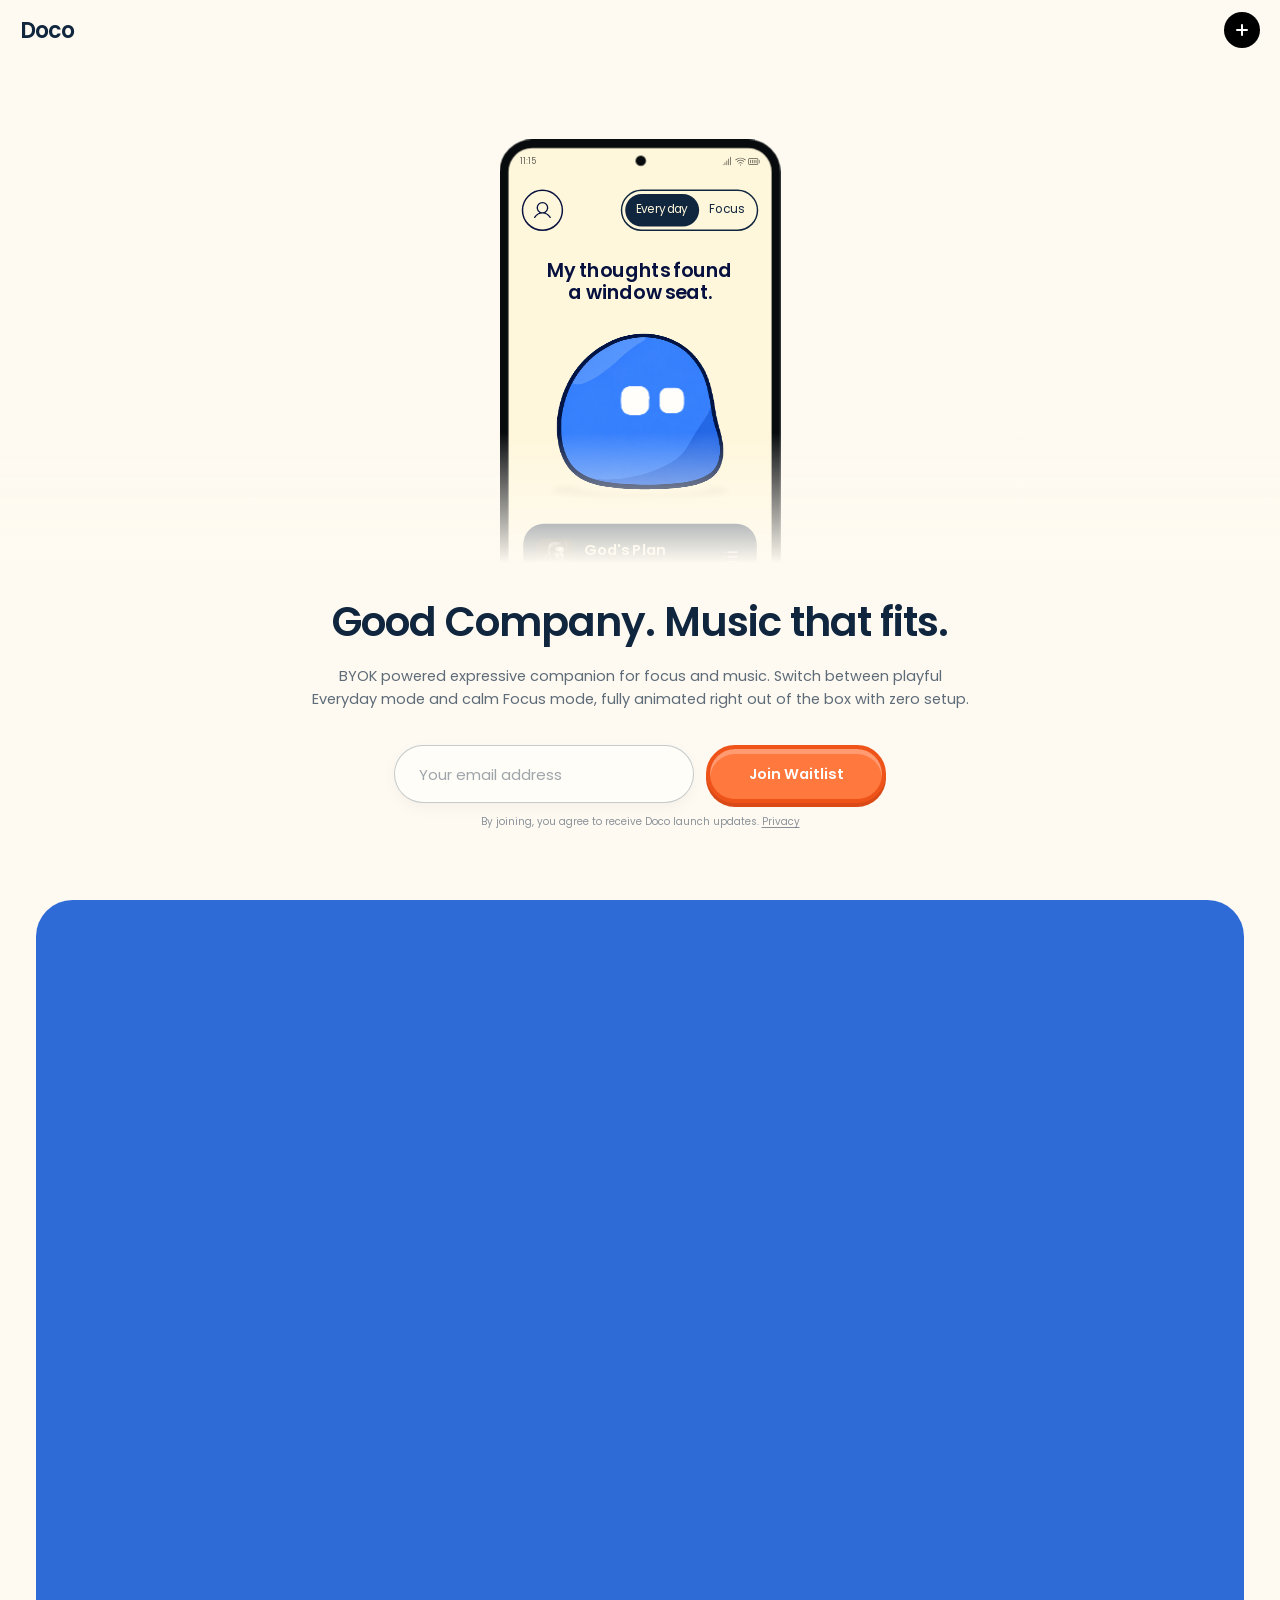
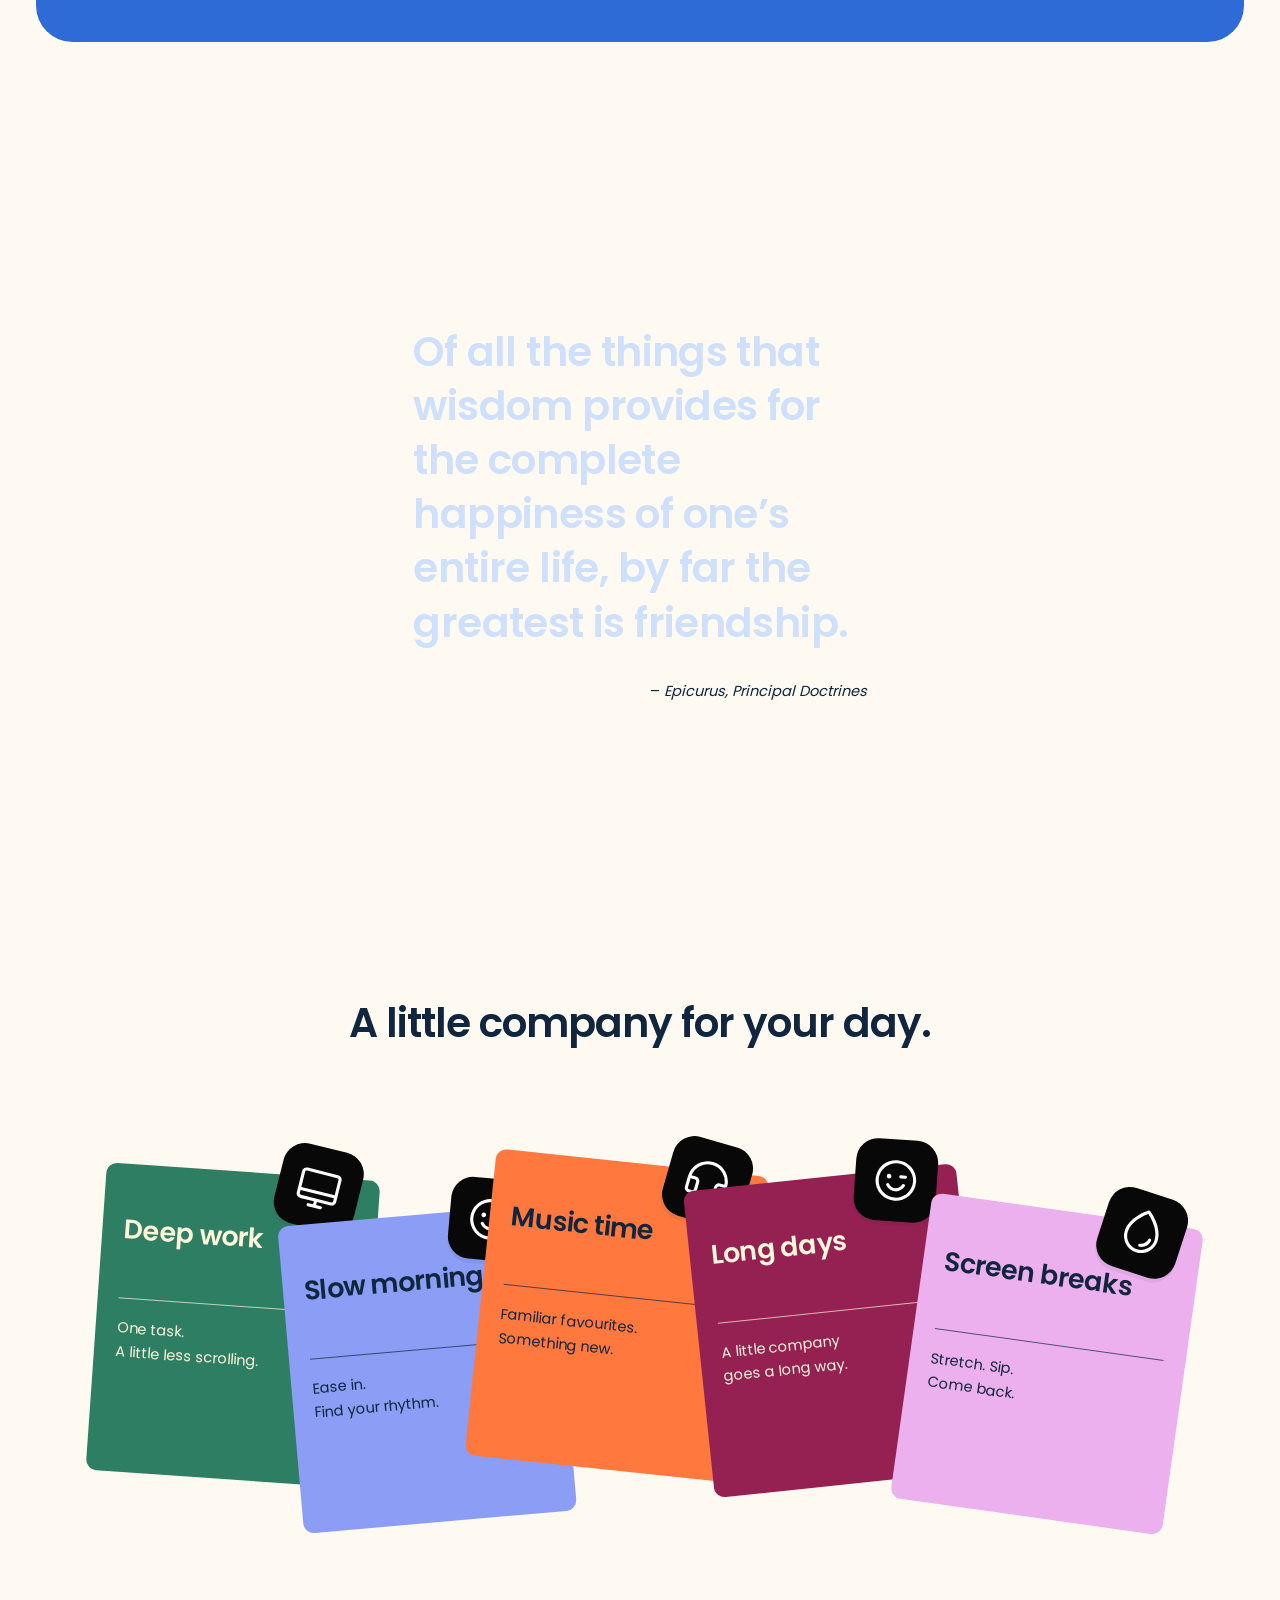
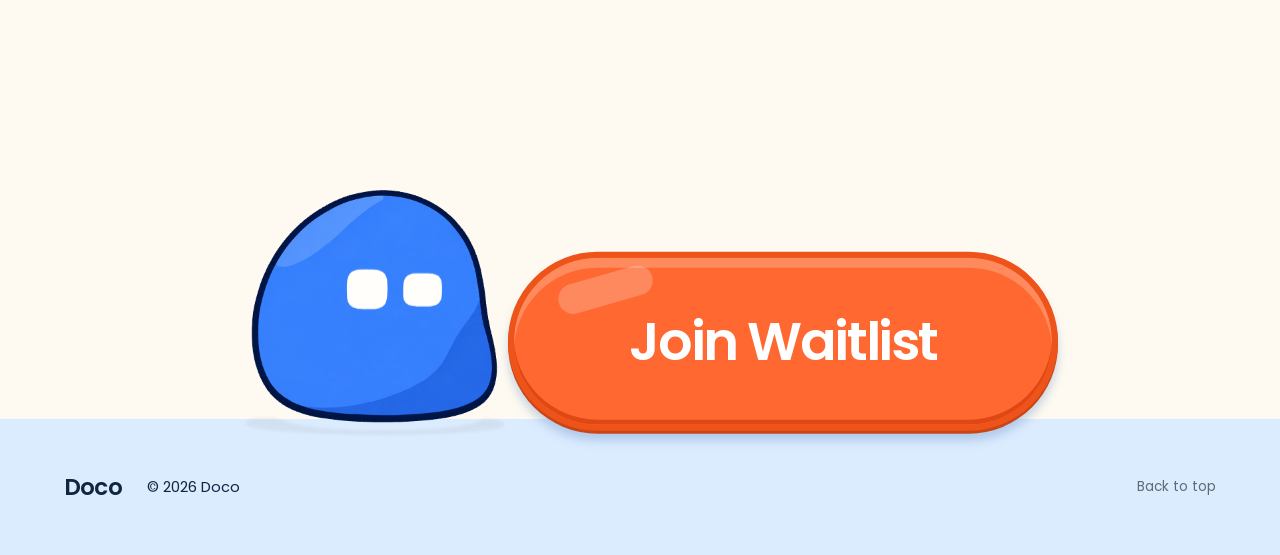
==== index.html @ 1884e899 "Prevent navigation scrollbar layout shift" ====
<!doctype html>
<html lang="en">
<head>
<meta charset="utf-8"><meta name="viewport" content="width=device-width,initial-scale=1"><meta name="theme-color" content="#fefaf1">
<meta name="description" content="Meet Doco, an expressive Android companion for focus, music and everyday moments—with an optional Windows desktop visitor.">
<meta name="robots" content="index,follow,max-image-preview:large">
<link rel="canonical" href="https://getdoco.app/">
<meta property="og:type" content="website"><meta property="og:url" content="https://getdoco.app/"><meta property="og:site_name" content="Doco"><meta property="og:title" content="Doco — Good company. Music that fits."><meta property="og:description" content="An expressive companion for focus, music and everyday moments."><meta property="og:image" content="https://getdoco.app/assets/social-preview.png"><meta property="og:image:width" content="1024"><meta property="og:image:height" content="500"><meta property="og:image:alt" content="Doco, a friendly blue companion for focus and music">
<meta name="twitter:card" content="summary_large_image"><meta name="twitter:title" content="Doco — Good company. Music that fits."><meta name="twitter:description" content="An expressive companion for focus, music and everyday moments."><meta name="twitter:image" content="https://getdoco.app/assets/social-preview.png">
<meta name="doco-analytics-id" content=""><meta name="doco-waitlist-api" content="https://rdadsnqafiwrjapaobnr.supabase.co/functions/v1/waitlist"><title>Doco — Good company. Music that fits.</title>
<link rel="icon" href="assets/hero-app-icon.png" type="image/png"><link rel="apple-touch-icon" href="assets/hero-app-icon.png"><link rel="preload" href="assets/poppins-semibold.ttf" as="font" type="font/ttf" crossorigin><link rel="stylesheet" href="site.release-20260925-6.css">
</head>
<body class="is-loading">
<div class="site-loader" id="site-loader" role="status" aria-live="polite" aria-label="Loading Doco">
<div class="site-loader-inner" aria-hidden="true"><img class="loader-doco" src="assets/doco-loader.png" alt="" width="245" height="210"><span class="loader-track"><span class="loader-fill" id="loader-fill"></span></span></div>
<span class="sr-only" id="loader-copy">Loading Doco</span><span class="sr-only" id="loader-percent">8%</span>
</div>
<script src="loader.release-20260925-6.js"></script>
<header class="site-navigation" id="site-navigation">
<span class="nav-progressive-blur" aria-hidden="true"><i></i><i></i><i></i><i></i><i></i></span>
<a class="site-wordmark" href="#hero-demo-flow" data-cursor-label="none">Doco</a>
<button class="nav-toggle" id="nav-toggle" type="button" aria-expanded="false" aria-controls="nav-panel" aria-label="Open navigation" data-cursor-label="none"><img src="assets/nav-plus.svg" alt="" width="12" height="12"></button>
</header>
<div class="nav-panel" id="nav-panel" aria-hidden="true">
<button class="nav-dismiss" id="nav-dismiss" type="button" aria-label="Close navigation" data-cursor-label="none" tabindex="-1"></button>
<nav class="nav-stack" aria-label="Primary navigation">
<a class="nav-card" href="#hero-demo-flow" data-cursor-label="none" style="--nav-index:0" tabindex="-1"><small>01</small><span>Home</span></a>
<a class="nav-card" href="#moments" data-cursor-label="none" style="--nav-index:1" tabindex="-1"><small>02</small><span>Everyday<br>moments</span></a>
<a class="nav-card" href="#film" data-cursor-label="none" style="--nav-index:2" tabindex="-1"><small>03</small><span>Watch<br>Doco</span></a>
<a class="nav-card" href="#questions" data-cursor-label="none" style="--nav-index:3" tabindex="-1"><small>04</small><span>Questions</span></a>
</nav>
</div>
<main>
<div class="hero-demo-flow" id="hero-demo-flow" data-layout="portrait" data-desktop="false">
<section class="hero" aria-labelledby="hero-title">
<h1 id="hero-title">Good Company. Music that fits.</h1>
<p class="hero-copy">BYOK powered expressive companion for focus and music. Switch between playful Everyday mode and calm Focus mode, fully animated right out of the box with zero setup.</p>
<form class="hero-waitlist-form" id="waitlist-form" novalidate>
<div class="hero-waitlist-fields">
<label class="visually-hidden" for="waitlist-email">Email address</label>
<input id="waitlist-email" name="email" type="email" autocomplete="email" inputmode="email" maxlength="254" placeholder="Your email address" required>
<button class="store-link" type="submit">Join Waitlist</button>
</div>
<label class="waitlist-honeypot" aria-hidden="true">Company<input name="company" type="text" tabindex="-1" autocomplete="off"></label>
<p class="waitlist-message" id="waitlist-message" role="status" aria-live="polite"></p>
<p class="waitlist-privacy">By joining, you agree to receive Doco launch updates. <a href="privacy.html">Privacy</a></p>
</form>
</section>
<section class="demo-panel" id="demo-panel" aria-label="Try Doco across screens" data-layout="portrait" data-desktop="false">
<div class="demo-toolbar"><div class="orientation-switch" role="group" aria-label="Phone orientation"><button type="button" data-layout="portrait" aria-pressed="true">Portrait</button><button type="button" data-layout="landscape" aria-pressed="false">Landscape</button></div><button class="leap-button" id="jump-button" type="button" disabled><span>Make a leap</span><img src="assets/phosphor/hand-tap.svg" alt="" width="20" height="20"></button></div>
<div class="scene" id="jump-demo">
<div class="computer-device" aria-label="Desktop preview" aria-hidden="true" inert><div class="computer-screen device-screen" id="computer-screen"><div class="desktop-icons" aria-hidden="true"><img src="assets/pc-desktop.png" alt=""><img src="assets/pc-folder.png" alt=""><img src="assets/pc-bin.png" alt=""></div><div class="demo-thought" id="demo-thought" hidden><img src="thought-cloud.svg" alt=""><span id="demo-reminder"></span></div><button type="button" class="blob-stage computer-blob" id="computer-blob" aria-label="Poke Doco on the desktop"></button></div><div class="computer-base" aria-hidden="true"></div></div>
</div>
<p class="sr-only" id="demo-status" role="status"></p>
</section>
<div class="phone-device" id="hero-phone"><div class="phone-screen device-screen" id="phone-screen">
<div class="camera-cutout" aria-hidden="true"></div><div class="phone-content">
<div class="phone-topbar" aria-hidden="true"><span>11:15</span><div><img src="assets/phosphor/cell-signal-full.svg" alt=""><img src="assets/phosphor/wifi-high.svg" alt=""><img src="assets/phosphor/battery-full.svg" alt=""></div></div>
<div class="phone-toolbar"><button class="profile-button" type="button" aria-label="Profile preview" disabled><img src="assets/cartoon/user.svg" alt=""></button><div class="mode-switch" role="group" aria-label="Doco mode"><button type="button" data-mode="everyday" aria-pressed="true">Everyday</button><button type="button" data-mode="focus" aria-pressed="false" id="focus-label">Focus</button></div></div>
<p id="phone-prompt">My thoughts found<br>a window seat.</p>
<button class="blob-stage phone-blob" id="phone-blob" type="button" aria-label="Poke or drag Doco"><img class="blob-fallback" src="assets/hero-app-icon.png" alt="" width="170" height="170"></button>
<div class="demo-music" aria-label="Music player preview"><div class="track-heading"><img class="album-art" id="album-art" src="assets/gods-plan.jpg" alt="God’s Plan cover"><div><strong id="track-name">God's Plan</strong><span id="track-artist">Drake</span></div><button type="button" id="queue-button" aria-label="Upcoming songs preview" disabled><img src="assets/cartoon/queue.svg" alt=""></button></div><div class="track-times"><span id="elapsed">1:16</span><span id="duration">3:18</span></div><input type="range" class="progress" id="progress" min="0" max="198" value="76" aria-label="Track progress preview" aria-valuetext="1:16 of 3:18" disabled><div class="playback-controls"><button type="button" id="previous-button" aria-label="Previous song" disabled><img src="assets/cartoon/skip-back.svg" alt=""></button><button type="button" class="play-button" id="play-button" aria-label="Play" disabled><img id="play-icon" src="assets/cartoon/play.svg" alt=""></button><button type="button" id="next-button" aria-label="Next song" disabled><img src="assets/cartoon/skip-forward.svg" alt=""></button></div></div>
<div class="phone-homebar" aria-hidden="true"></div></div></div></div>
</div>
<section class="quote-section" aria-label="On friendship">
<figure class="quote-figure">
<blockquote id="friendship-quote" cite="https://lexundria.com/epic_kd/27/cf">Of all the things that wisdom provides for the complete happiness of one’s entire life, by far the greatest is friendship.</blockquote>
<figcaption>– <cite>Epicurus, Principal Doctrines</cite></figcaption>
</figure>
</section>
<section class="moments-section" id="moments" aria-labelledby="moments-title">
<h2 id="moments-title">A little company for your day.</h2>
<div class="moments-deck" role="group" aria-label="Explore everyday moments">
<button class="moment-card moment-work" type="button" data-moment="0" data-cursor-label="Explore" style="--i:0;--turn:-4deg;--drop:30px">
<span class="moment-surface"><span class="moment-icon"><img src="assets/phosphor/desktop.svg" alt="" width="82" height="82"></span>
<span class="moment-title">Deep work</span><span class="moment-divider" aria-hidden="true"></span><span class="moment-copy">One task.<br>A little less scrolling.</span></span>
</button>
<button class="moment-card moment-morning" type="button" data-moment="1" data-cursor-label="Explore" style="--i:1;--turn:-6deg;--drop:75px">
<span class="moment-surface"><span class="moment-icon"><img src="assets/phosphor/smiley.svg" alt="" width="82" height="82"></span>
<span class="moment-title">Slow mornings</span><span class="moment-divider" aria-hidden="true"></span><span class="moment-copy">Ease in.<br>Find your rhythm.</span></span>
</button>
<button class="moment-card moment-music" type="button" data-moment="2" data-cursor-label="Explore" style="--i:2;--turn:5deg;--drop:15px">
<span class="moment-surface"><span class="moment-icon"><img src="assets/phosphor/headphones.svg" alt="" width="82" height="82"></span>
<span class="moment-title">Music time</span><span class="moment-divider" aria-hidden="true"></span><span class="moment-copy">Familiar favourites.<br>Something new.</span></span>
</button>
<button class="moment-card moment-company" type="button" data-moment="3" data-cursor-label="Explore" style="--i:3;--turn:-5deg;--drop:48px">
<span class="moment-surface"><span class="moment-icon"><img src="assets/phosphor/smiley-wink.svg" alt="" width="82" height="82"></span>
<span class="moment-title">Long days</span><span class="moment-divider" aria-hidden="true"></span><span class="moment-copy">A little company<br>goes a long way.</span></span>
</button>
<button class="moment-card moment-break" type="button" data-moment="4" data-cursor-label="Explore" style="--i:4;--turn:7deg;--drop:80px">
<span class="moment-surface"><span class="moment-icon"><img src="assets/phosphor/drop.svg" alt="" width="82" height="82"></span>
<span class="moment-title">Screen breaks</span><span class="moment-divider" aria-hidden="true"></span><span class="moment-copy">Stretch. Sip.<br>Come back.</span></span>
</button>
</div>
</section>
<section class="film-section" id="film" aria-label="Doco product film">
<div class="film-stage" id="film-stage">
<div class="film-frame" id="film-frame" data-cursor-label="Playing">
<video id="product-film" muted loop playsinline preload="none" poster="assets/doco-product-film-poster.jpg" aria-label="Doco moving between phone and desktop. Hover to play, or tap to play and pause.">
<source data-src="assets/doco-product-film.webm" type="video/webm">
<source data-src="assets/doco-product-film.mp4" type="video/mp4">
Sorry, your browser cannot play this video.
</video>
<input class="film-seek" id="film-seek" type="range" min="0" max="100" step="0.1" value="0" aria-label="Video progress" aria-valuetext="0:00">
</div>
</div>
</section>
<section class="qa-section" id="questions" aria-labelledby="qa-title">
<h2 id="qa-title">A few questions.</h2>
<div class="qa-list">
<details><summary>What is Doco?</summary><p>An expressive little companion for focus, music and everyday moments.</p></details>
<details><summary>Do I need a Gemini key?</summary><p>No. Doco has expressions and prompts without one. Add your own Gemini API key for camera-based reactions and AI captions.</p></details>
<details><summary>What changes in Focus mode?</summary><p>Everyday is playful and warm. Focus brings a little less distraction—and a little more friendly sarcasm.</p></details>
<details><summary>How does the music work?</summary><p>Connect Spotify to play music in Doco. Song selection stays close to your listening history, with room for something new.</p></details>
<details><summary>Can Doco visit my computer?</summary><p>Yes. Install the Windows client, sign in with the same Google account, and enable visits on both devices.</p></details>
<div class="qa-ask">
<form class="qa-ask-form" id="qa-ask-form" novalidate>
<label class="visually-hidden" for="qa-ask-input">Ask anything else about Doco</label>
<input id="qa-ask-input" name="question" type="text" minlength="3" maxlength="180" autocomplete="off" placeholder="Ask anything else" required aria-describedby="qa-ask-error">
<button id="qa-ask-button" type="submit" disabled>Ask</button>
</form>
<p class="qa-ask-error" id="qa-ask-error" role="alert" hidden></p>
<div class="qa-ask-answer" id="qa-ask-answer" role="status" aria-live="polite" hidden><span id="qa-ask-answer-copy"></span><a id="qa-ask-email" href="mailto:vatsal.upadhyay20@gmail.com" hidden>vatsal.upadhyay20@gmail.com</a></div>
</div>
</div>
</section>
</main>
<footer class="site-footer" id="footer">
<div class="footer-action-scene">
<button class="blob-stage footer-blob" id="footer-blob" type="button" aria-label="Play with Doco"></button>
<a class="footer-play-link" id="footer-play-link" href="#hero-demo-flow">Join Waitlist</a>
</div>
<div class="footer-meta">
<div class="footer-identity"><a class="footer-home" href="#hero-demo-flow">Doco</a><small>© 2026 Doco</small></div>
<nav class="footer-links" aria-label="Footer"><button class="footer-consent-link" id="privacy-choices" type="button" hidden>Privacy choices</button><a href="#hero-demo-flow">Back to top</a></nav>
</div>
</footer>
<aside class="consent-banner" id="consent-banner" aria-labelledby="consent-title" hidden>
<div><strong id="consent-title">Optional analytics</strong><p>Doco can use anonymous usage data to improve this page. It stays off unless you accept.</p></div>
<div class="consent-actions"><button type="button" id="consent-reject">No thanks</button><button type="button" id="consent-accept">Accept</button></div>
</aside>
<script src="companion-mode.js"></script><script src="oled-face-renderer.js"></script><script src="gallery-robot-profiles.js"></script><script src="gallery-motion-core.js"></script><script src="gallery-robot-director.js"></script><script src="gallery-surface-projection.js"></script><script src="gallery-face-rig.js"></script><script src="gallery-living-motion.js"></script><script src="gallery-performance-catalog.js"></script><script src="gallery-living-director.js"></script><script src="cartoon-core.js"></script><script src="cartoon-renderer.js"></script><script src="gallery-scene-director.js"></script><script src="doco-performance.js"></script><script src="desktop-visits-motion.js"></script><script src="visitor-actor.js"></script><script src="hero-phone-journey.release-20260925-6.js"></script><script src="site.release-20260925-6.js"></script>
<script src="quote-reveal.js"></script>
<script src="cursor.release-20260925-6.js"></script>
<script src="moments.js"></script>
<script src="doco-knowledge.js"></script>
<script src="navigation.release-20260925-6.js"></script>
<script src="interactions.release-20260925-6.js"></script>
<script src="footer.js"></script>
<script src="waitlist.js"></script>
<script src="film.release-20260925-6.js"></script>
<script src="privacy.js"></script>
</body></html>
---- site.release-20260925-6.css ----
@font-face{font-family:Poppins;src:url('assets/poppins-regular.ttf') format('truetype');font-weight:400;font-display:swap}
@font-face{font-family:Poppins;src:url('assets/poppins-semibold.ttf') format('truetype');font-weight:600 800;font-display:swap}
@font-face{font-family:Inter;src:url('assets/cartoon/inter-latin.woff2') format('woff2');font-weight:100 900;font-display:swap}
:root{--cream:#fff7db;--page:#fefaf1;--navy:#10263e;--blue:#2f6bd7;--orange:#ff783e;--ink:var(--navy);--muted:#5e6b78;--type-heading:clamp(28px,3.18vw,46px);--type-title:clamp(24px,2.1vw,30px);--type-body:clamp(14px,1.14vw,16px);--type-label:clamp(11px,1.14vw,16px);--type-quote:clamp(32px,3.18vw,46px);font-family:Poppins,Arial,sans-serif;background:var(--page);color:var(--ink);font-synthesis:none}
*{box-sizing:border-box}body{margin:0;overflow-x:clip}body.is-loading{overflow:hidden}main{max-width:1440px;margin:auto;padding-bottom:0}button,a,input{-webkit-tap-highlight-color:transparent}button{font:inherit;cursor:pointer}button:disabled{cursor:wait}button,a{touch-action:manipulation}button:focus-visible,a:focus-visible,input:focus-visible{outline:3px solid var(--orange);outline-offset:4px}button{border:0}img{display:block;max-width:100%}[hidden]{display:none!important}h1,p{margin:0}.sr-only{position:absolute;width:1px;height:1px;overflow:hidden;clip-path:inset(50%);white-space:nowrap}
.site-loader{position:fixed;z-index:10000;inset:0;display:grid;place-items:center;background:var(--page);opacity:1;visibility:visible;transition:opacity .45s ease,visibility 0s linear .45s}.site-loader.is-leaving{opacity:0;visibility:hidden;pointer-events:none}.site-loader-inner{position:relative;z-index:0;display:flex;flex-direction:column;align-items:center;justify-content:center;gap:30px;transform:translateY(-1.5vh)}.site-loader-inner::before{content:"";position:absolute;z-index:0;top:clamp(154px,13.6vw,195px);width:clamp(166px,14.5vw,210px);height:clamp(10px,.9vw,14px);background:url('assets/cartoon/ground-shadow.png') center/100% 100% no-repeat;filter:blur(1.5px) opacity(.5);mix-blend-mode:multiply;pointer-events:none}.loader-doco{position:relative;z-index:1;display:block;width:clamp(195px,17vw,245px);height:auto;object-fit:contain;animation:loader-breathe 1.4s ease-in-out infinite;transform-origin:50% 88%}.loader-track{position:relative;z-index:1;display:block;width:clamp(154px,13.5vw,194px);height:7px;overflow:hidden;border-radius:999px;background:#e7e1cf}.loader-fill{display:block;width:8%;height:100%;border-radius:inherit;background:var(--orange);transition:width .28s cubic-bezier(.2,.8,.2,1)}@keyframes loader-breathe{0%,100%{transform:translateY(0) scale(1)}50%{transform:translateY(-3px) scale(1.012,.988)}}@media(max-width:600px){.site-loader-inner{gap:24px}.site-loader-inner::before{top:138px;width:150px;height:10px}.loader-doco{width:176px}.loader-track{width:158px;height:6px}}@media(prefers-reduced-motion:reduce){.loader-doco{animation:none}.loader-fill,.site-loader{transition:none}}
.site-navigation{position:fixed;z-index:9100;isolation:isolate;inset:0 0 auto;display:flex;align-items:center;justify-content:space-between;height:60px;padding:0 20px;border-top:1px solid #10263e;background:transparent;pointer-events:none}.nav-progressive-blur{position:absolute;z-index:-1;inset:0 0 -60px;overflow:hidden;pointer-events:none;opacity:0;transition:opacity .22s ease}.site-navigation.has-scroll-under .nav-progressive-blur,.nav-open .nav-progressive-blur{opacity:1}.nav-progressive-blur i,.nav-progressive-blur::after{position:absolute;inset:0;display:block;pointer-events:none}.nav-progressive-blur i{background:#fefaf10a}.nav-progressive-blur i:nth-child(1){-webkit-backdrop-filter:blur(2px);backdrop-filter:blur(2px);-webkit-mask-image:linear-gradient(to bottom,#000 0,#000 12%,transparent 100%);mask-image:linear-gradient(to bottom,#000 0,#000 12%,transparent 100%)}.nav-progressive-blur i:nth-child(2){-webkit-backdrop-filter:blur(4px);backdrop-filter:blur(4px);-webkit-mask-image:linear-gradient(to bottom,#000 0,#000 16%,transparent 82%);mask-image:linear-gradient(to bottom,#000 0,#000 16%,transparent 82%)}.nav-progressive-blur i:nth-child(3){-webkit-backdrop-filter:blur(8px);backdrop-filter:blur(8px);-webkit-mask-image:linear-gradient(to bottom,#000 0,#000 20%,transparent 64%);mask-image:linear-gradient(to bottom,#000 0,#000 20%,transparent 64%)}.nav-progressive-blur i:nth-child(4){-webkit-backdrop-filter:blur(16px);backdrop-filter:blur(16px);-webkit-mask-image:linear-gradient(to bottom,#000 0,#000 24%,transparent 49%);mask-image:linear-gradient(to bottom,#000 0,#000 24%,transparent 49%)}.nav-progressive-blur i:nth-child(5){-webkit-backdrop-filter:blur(24px);backdrop-filter:blur(24px);-webkit-mask-image:linear-gradient(to bottom,#000 0,#000 28%,transparent 39%);mask-image:linear-gradient(to bottom,#000 0,#000 28%,transparent 39%)}.nav-progressive-blur::after{content:"";background:#fefaf185;-webkit-mask-image:linear-gradient(to bottom,#000 0,#000 20%,transparent 92%);mask-image:linear-gradient(to bottom,#000 0,#000 20%,transparent 92%)}@supports not ((-webkit-backdrop-filter:blur(1px)) or (backdrop-filter:blur(1px))){.nav-progressive-blur i{display:none}.nav-progressive-blur::after{background:#fefaf1ed}}.site-wordmark,.nav-toggle{pointer-events:auto}.site-wordmark{color:var(--navy);font-size:22px;font-weight:600;letter-spacing:-.04em;text-decoration:none}.nav-toggle{width:36px;height:36px;flex:0 0 36px;padding:0;display:flex;align-items:center;justify-content:center;overflow:clip;border-radius:50%;background:#000;box-shadow:none;line-height:0;transition:background-color .2s ease}.nav-toggle img{display:block;width:12px;height:12px;max-width:none;flex:none;transform:rotate(0);transform-origin:50% 50%;transition:transform .45s cubic-bezier(.22,.8,.2,1)}.nav-toggle:hover,.nav-toggle[aria-expanded=true]{background:#000}.nav-toggle[aria-expanded=true] img{transform:rotate(45deg)}.nav-panel{position:fixed;z-index:9000;inset:0;pointer-events:none;visibility:hidden;transition:visibility 0s linear .6s}.nav-dismiss{position:absolute;inset:0;width:100%;height:100%;padding:0;background:#fefaf13d;opacity:0;pointer-events:none;-webkit-backdrop-filter:blur(12px) saturate(.9);backdrop-filter:blur(12px) saturate(.9);transition:opacity .2s ease}.nav-stack{position:absolute;top:76px;right:20px;display:grid;gap:12px}.nav-card{width:150px;height:150px;padding:20px;display:flex;flex-direction:column;align-items:flex-start;justify-content:space-between;border:0;border-radius:16px;background:var(--navy);box-shadow:none;color:var(--cream);text-decoration:none;opacity:0;transform:translateY(-24px);transform-origin:100% 0;pointer-events:none;transition:opacity .32s ease,transform .5s cubic-bezier(.16,1,.3,1),background-color .08s linear}.nav-card small{font:600 11px/1 Inter,sans-serif;letter-spacing:.08em;opacity:.58}.nav-card span{font-size:22px;font-weight:600;letter-spacing:-.045em;line-height:.98;text-align:left}.nav-card:hover,.nav-card:focus-visible{background:var(--blue)}.nav-panel.is-open{visibility:visible;pointer-events:auto;transition-delay:0s}.nav-panel.is-open .nav-dismiss{opacity:1;pointer-events:auto}.nav-panel.is-open .nav-card{opacity:1;transform:translateY(0);pointer-events:auto;transition-delay:calc(100ms + var(--nav-index)*50ms),calc(100ms + var(--nav-index)*50ms),0s}@media(max-width:700px){.site-wordmark{font-size:20px}}@media(max-height:720px){.nav-stack{top:68px;gap:8px}.nav-card{height:min(150px,calc((100vh - 100px)/4));min-height:98px;padding:16px 18px}.nav-card span{font-size:20px}}@media(prefers-reduced-motion:reduce){.nav-progressive-blur,.nav-toggle,.nav-toggle img,.nav-card{transition:none}}
.hero-demo-flow{position:relative;isolation:isolate}
#hero-title,#demo-panel,#moments,#desktop-download,#qa-title{scroll-margin-top:88px}
.hero{position:relative;min-height:clamp(800px,100vh,920px);padding:0 24px clamp(70px,5.5vw,82px);display:flex;align-items:center;justify-content:flex-end;flex-direction:column;text-align:center;overflow:hidden;background:var(--page)}
.hero::after{content:"";position:absolute;z-index:2;left:0;right:0;bottom:0;height:52%;background:linear-gradient(to bottom,transparent 0,var(--page) 28%,var(--page) 100%);pointer-events:none}
.hero h1,.hero>.hero-copy,.hero-waitlist-form{position:relative;z-index:3}
.hero h1{font-size:var(--type-heading);font-weight:600;letter-spacing:-.025em;line-height:1.2;margin-top:0}
.hero>.hero-copy{width:calc(100% - 48px);max-width:920px;font-size:var(--type-body);line-height:1.6;color:var(--muted);margin-top:clamp(12px,1.4vw,20px);text-wrap:balance}
.hero-waitlist-form{width:min(100%,492px);margin-top:clamp(23px,2.65vw,38px)}.hero-waitlist-fields{display:grid;grid-template-columns:300px 180px;align-items:stretch;gap:12px}.hero-waitlist-fields input{display:block;width:300px;min-width:0;height:58px;border:1px solid #10263e3d;border-radius:999px;background:#fffdf7;padding:0 24px;color:var(--navy);font:400 15px/1 Poppins,sans-serif;box-shadow:0 5px 16px #10263e0a;transition:border-color .2s,box-shadow .2s}.hero-waitlist-fields input::placeholder{color:#5e6b7899}.hero-waitlist-fields input:hover{border-color:#10263e73}.hero-waitlist-fields input:focus{border-color:var(--blue);box-shadow:0 0 0 4px #2f6bd718}.store-link{margin:0;display:inline-grid;place-items:center;min-width:180px;min-height:58px;padding:0 26px;border:4px solid #ee5319;border-radius:999px;background:var(--orange);box-shadow:inset 0 5px 0 #ff9a71,0 4px 0 #d94a17;color:#fff;text-decoration:none;font-size:var(--type-body);font-weight:600;transition:transform .2s,box-shadow .2s}.store-link:hover{transform:translateY(-3px);box-shadow:inset 0 5px 0 #ff9a71,0 7px 0 #d94a17}.store-link:active{transform:translateY(2px);box-shadow:inset 0 3px 0 #ff9a71,0 2px 0 #d94a17}.store-link:disabled{cursor:default;opacity:.78}.hero-waitlist-form.is-complete .store-link{border-color:#247d10;background:#2a8f13;box-shadow:inset 0 5px 0 #5fbd48,0 4px 0 #1e670c}.waitlist-message{min-height:20px;margin:10px 2px 0;color:var(--muted);font-size:13px;line-height:1.5}.waitlist-message:empty{display:none}.waitlist-privacy{margin:12px auto 0;color:#5e6b78b8;font-size:10px;line-height:1.45}.waitlist-privacy a{color:inherit;text-underline-offset:2px}.waitlist-privacy a:hover{color:var(--navy)}.waitlist-honeypot{position:absolute!important;left:-10000px!important;width:1px!important;height:1px!important;overflow:hidden!important}
@media(max-width:900px){.hero-waitlist-form{width:min(86vw,300px)}.hero-waitlist-fields{grid-template-columns:1fr}.hero-waitlist-fields input,.hero-waitlist-fields .store-link{width:100%}}
@media(min-width:601px) and (max-width:900px){.hero{min-height:800px;padding:474px 24px 50px;justify-content:flex-start}.hero::after{height:58%;background:linear-gradient(to bottom,transparent 0,#fefaf13d 8%,#fefaf1cc 16%,#fefaf1f5 24%,var(--page) 30%,var(--page) 100%)}.hero>.hero-copy{max-width:620px}.waitlist-message:empty{display:none}}
.demo-panel{position:relative;margin:0 clamp(24px,2.85vw,41px);aspect-ratio:830/510;border-radius:clamp(25px,2.85vw,41px);background:var(--blue);overflow:hidden;color:var(--navy)}
.demo-panel::before{content:"";position:absolute;z-index:3;top:0;left:50%;width:min(100%,clamp(320px,30%,390px));height:min(40%,190px);transform:translateX(-50%);background:linear-gradient(to bottom,rgba(47,107,215,1) 0%,rgba(47,107,215,.82) 34%,rgba(47,107,215,.45) 68%,rgba(47,107,215,0) 100%);opacity:0;transition:opacity .14s ease-out;pointer-events:none}
.hero-demo-flow[data-entry-veil=true] .demo-panel::before{opacity:1}
.demo-toolbar{--control-height:clamp(30px,3.42vw,49px);position:absolute;inset:clamp(24px,2.85vw,41px) clamp(24px,2.85vw,41px) auto;display:flex;align-items:center;justify-content:space-between;z-index:4;opacity:0;visibility:hidden;transform:translateY(-8px);pointer-events:none;transition:opacity .22s ease-out,transform .3s cubic-bezier(.2,.8,.2,1),visibility 0s linear .3s}
.hero-demo-flow[data-journey=docked][data-return-phase=idle] .demo-toolbar{opacity:1;visibility:visible;transform:translateY(0);pointer-events:auto;transition-delay:0s}
.orientation-switch{display:flex;align-items:center;padding:clamp(2px,.23vw,3.3px);height:var(--control-height);border:1px solid white;border-radius:30px}.orientation-switch button{display:flex;align-items:center;justify-content:center;height:100%;border-radius:25px;background:none;color:white;font-size:var(--type-label);padding:0 clamp(9px,1.025vw,15px);line-height:1;transition:background .2s,color .2s}.orientation-switch button[aria-pressed=true]{background:white;color:var(--navy)}
.leap-button{display:flex;align-items:center;justify-content:center;gap:clamp(6px,.68vw,10px);height:var(--control-height);padding:0 clamp(12px,1.365vw,20px);background:white;color:var(--navy);border-radius:30px;font-size:var(--type-label);line-height:1;transition:transform .2s,box-shadow .2s}.leap-button img{width:clamp(15px,1.7vw,24.5px);height:auto;flex:none}.leap-button:hover:not(:disabled){transform:translateY(-2px);box-shadow:0 5px 15px #10263e20}.leap-button[aria-busy=true] img{animation:tap .8s ease-in-out infinite}@keyframes tap{50%{transform:translateY(-3px) rotate(-8deg)}}
.scene{position:absolute;width:830px;height:510px;left:50%;top:50%;transform:translate(-50%,-50%) scale(var(--scene-scale,1));font-family:Inter,Arial,sans-serif;transform-origin:center;transition:transform .85s cubic-bezier(.22,.8,.2,1)}
.phone-device{position:absolute;left:var(--phone-x,50%);top:var(--phone-y,300px);width:190px;height:396px;transform:translate(-50%,-50%) rotate(var(--phone-rotate,0deg)) scale(var(--phone-scale,1));transform-origin:center;z-index:1;pointer-events:none;visibility:hidden;will-change:left,top}
.hero-demo-flow[data-layout-ready=true][data-character-ready=true] .phone-device{visibility:visible}
.phone-device[data-journey=moving]{will-change:left,top,transform}
.phone-device[data-journey=docked]{pointer-events:auto;transition:left .85s cubic-bezier(.22,.8,.2,1),top .85s cubic-bezier(.22,.8,.2,1),transform .85s cubic-bezier(.22,.8,.2,1)}
.device-screen{position:relative;overflow:hidden;background:var(--cream)}.phone-screen{width:190px;height:396px;border:6px solid #080b0e;border-radius:22px;color:#07113f}
.phone-topbar{position:absolute;inset:5px 8px auto;display:flex;justify-content:space-between;font-size:6px;color:#64645c;height:10px}.phone-topbar>div{display:flex;gap:1px}.phone-topbar img{width:8px;height:8px;opacity:.65}.camera-cutout{position:absolute;top:5px;left:calc(50% - 3.5px);width:7px;height:7px;border-radius:50%;background:#080b0e}
.phone-toolbar{position:absolute;top:28px;left:9px;right:9px;display:flex;justify-content:space-between;align-items:center}.profile-button{display:grid;place-items:center;width:28px;height:28px;background:transparent;border:1px solid #07113f;border-radius:50%;padding:6px}.profile-button img{width:100%}.mode-switch{display:flex;border:1px solid var(--navy);padding:2px;border-radius:30px}.mode-switch button{font-size:8px;line-height:1.4;background:transparent;color:var(--navy);padding:5px 7px;border-radius:22px}.mode-switch button[aria-pressed=true]{background:var(--navy);color:var(--cream)}
#phone-prompt{position:absolute;top:76px;left:10px;right:10px;text-align:center;font-size:13px;font-weight:800;line-height:1.12;letter-spacing:-.04em}
.blob-stage{position:relative;aspect-ratio:390/334;background:transparent;border:0;padding:0;touch-action:none;cursor:grab}.blob-stage:active{cursor:grabbing}.phone-blob{position:absolute;top:117px;left:19px;width:140px}.blob-fallback{width:100%;height:100%;object-fit:contain}.is-ready .blob-fallback{display:none}
.cartoon-character{position:relative;width:100%;height:100%;transform-origin:center bottom}.cartoon-art{position:absolute;inset:0;will-change:transform}.cartoon-art canvas{position:absolute;inset:0;width:100%;height:100%}.cartoon-shadow{position:absolute;width:86%;left:7%;bottom:0;height:7%;object-fit:fill;transform-origin:center;filter:blur(1.5px) opacity(.5);mix-blend-mode:multiply}
.demo-music{position:absolute;left:10px;right:10px;bottom:19px;height:111px;border-radius:14px;padding:10px 9px;background:var(--navy);color:var(--cream)}
.track-heading{display:flex;align-items:center;gap:7px}.album-art{width:25px;height:25px;border-radius:5px;object-fit:cover}.track-heading>div{flex:1;min-width:0}.track-heading strong{display:block;font-size:10px;letter-spacing:-.025em;line-height:1.4;white-space:nowrap;overflow:hidden;text-overflow:ellipsis}.track-heading span{display:block;font-size:6px;line-height:1.5;opacity:.85}.track-heading button{padding:3px;background:transparent}.track-heading button img{width:11px;height:11px}
.music-note{font-size:5.6px;white-space:nowrap;overflow:hidden;margin-top:3px;opacity:.7}.track-times{display:flex;justify-content:space-between;font-size:6px;margin-top:4px}.progress{appearance:none;display:block;width:100%;height:2px;border:0;border-radius:3px;margin:5px 0;background:#526177;cursor:pointer}.progress::-webkit-slider-thumb{appearance:none;width:3px;height:3px;background:var(--cream);border-radius:50%}.playback-controls{display:flex;align-items:center;justify-content:center;gap:17px;margin-top:9px}.playback-controls button{padding:4px;background:transparent;border-radius:6px}.playback-controls img{width:11px;height:11px}.playback-controls .play-button{width:27px;height:27px;display:grid;place-items:center;background:var(--orange);border-radius:8px}.play-button img{width:15px;height:15px}.phone-homebar{position:absolute;bottom:4px;left:calc(50% - 31px);width:62px;height:2px;border-radius:3px;background:#aaa78f}
.upcoming{position:absolute;inset:0;background:var(--navy);border-radius:14px;padding:10px;display:flex;flex-direction:column;justify-content:space-evenly;z-index:3}.upcoming button{background:transparent;color:var(--cream);text-align:left;font-size:9px;padding:5px}.upcoming small{display:block;font-size:6px;opacity:.7;margin-top:2px}
.track-heading button img{filter:brightness(0) invert(1)}
.computer-device{position:absolute;left:105px;top:115px;width:450px;height:300px;transform:translateX(-720px);pointer-events:none;transition:transform .85s cubic-bezier(.22,.8,.2,1),left .85s cubic-bezier(.22,.8,.2,1),top .85s cubic-bezier(.22,.8,.2,1);will-change:transform}.computer-screen{width:450px;height:273px;border:5px solid #080b0e;border-radius:15px}.computer-base{height:21px;margin-top:4px;background:#080b0e;border-radius:14px 14px 7px 7px}.desktop-icons{position:absolute;left:15px;top:14px;display:grid;gap:10px}.desktop-icons img{width:23px;height:23px}.computer-blob{position:absolute;width:148px;right:27px;bottom:18px}.demo-thought{position:absolute;width:214px;right:5px;bottom:155px;padding:18px 22px;min-height:71px;display:grid;place-items:center;font-size:12px;text-align:center;z-index:2}.demo-thought>img{position:absolute;inset:0;width:100%;height:100%}.demo-thought>span{position:relative}
.demo-panel[data-desktop=true] .computer-device{transform:translateX(0);pointer-events:auto}
.hero-demo-flow[data-layout=landscape] .phone-device{--phone-rotate:90deg}
.hero-demo-flow[data-layout=landscape] .phone-content{width:384px;height:178px;transform:translate(-50%,-50%) rotate(-90deg)}
.hero-demo-flow[data-layout=landscape] .phone-topbar{height:0;overflow:hidden}
.hero-demo-flow[data-layout=landscape] .phone-toolbar{top:9px;left:10px;right:167px}
.hero-demo-flow[data-layout=landscape] #phone-prompt{top:13px;left:241px;right:15px}
.hero-demo-flow[data-layout=landscape] .phone-blob{top:53px;left:232px}
.hero-demo-flow[data-layout=landscape] .demo-music{left:10px;right:auto;width:207px;bottom:16px;height:108px}
.hero-demo-flow[data-layout=landscape] .music-note{height:0;overflow:hidden;margin:0}
.hero-demo-flow[data-layout=landscape] .track-times{margin-top:13px}
.hero-demo-flow[data-layout=landscape] .phone-homebar{left:calc(50% - 36px);width:72px}
.hero-demo-flow[data-layout=landscape] .playback-controls{margin-top:8px}
.demo-panel[data-desktop=false][data-layout=landscape] .computer-device{left:75px;top:145px;transform:translateX(-720px) scale(.85);transform-origin:top left}
.demo-panel[data-desktop=true][data-layout=landscape] .computer-device{left:75px;top:145px;transform:translateX(0) scale(.85);transform-origin:top left}
.phone-content{position:absolute;left:50%;top:50%;width:178px;height:384px;transform:translate(-50%,-50%) rotate(0deg);transform-origin:center;transition:width .85s cubic-bezier(.22,.8,.2,1),height .85s cubic-bezier(.22,.8,.2,1),transform .85s cubic-bezier(.22,.8,.2,1)}
.camera-cutout{z-index:3}
.phone-toolbar,#phone-prompt,.phone-blob,.demo-music,.phone-homebar{transition:top .85s cubic-bezier(.22,.8,.2,1),left .85s cubic-bezier(.22,.8,.2,1),right .85s cubic-bezier(.22,.8,.2,1),bottom .85s cubic-bezier(.22,.8,.2,1),width .85s cubic-bezier(.22,.8,.2,1),height .85s cubic-bezier(.22,.8,.2,1)}
.demo-music{width:158px}
.phone-topbar{transition:height .85s cubic-bezier(.22,.8,.2,1)}
@media(max-width:600px){.hero-demo-flow{padding-top:28px}.hero{min-height:clamp(707px,calc(400px + 101vw),900px);padding:clamp(379px,calc(230px + 49vw),474px) 20px 24px;justify-content:flex-start}.hero::after{height:60%;background:linear-gradient(to bottom,transparent 0,#fefaf13d 7%,#fefaf1cc 14%,#fefaf1f5 18%,var(--page) 21%,var(--page) 100%)}.hero h1{max-width:370px;padding:0;font-size:clamp(29.5px,7.3vw,36px);line-height:1.29}.hero>.hero-copy{width:calc(100% + 16px);max-width:280px;margin-top:14px;font-size:clamp(12.25px,3.25vw,16px);line-height:1.4;text-wrap:pretty}.hero-waitlist-form{width:min(75vw,300px);margin-top:34px}.hero-waitlist-fields{grid-template-columns:1fr;gap:10px}.hero-waitlist-fields input{height:44px;padding:0 18px;font-size:12px}.hero-waitlist-fields .store-link{width:100%;min-height:47px;padding:0 18px;font-size:12px}.waitlist-message:empty{display:none}.demo-panel{margin:0 14px;min-height:430px;aspect-ratio:auto;border-radius:24px}.demo-toolbar{--control-height:40px;inset:18px 16px auto}.orientation-switch button{font-size:11px;padding:0 10px}.leap-button{font-size:11px;padding:0 13px}.scene{top:54%}.demo-panel[data-desktop=false][data-layout=portrait] .scene{transform:translate(-50%,-50%) scale(var(--portrait-scale,.84))}.demo-panel[data-desktop=false][data-layout=landscape] .scene{transform:translate(-50%,-50%) scale(var(--landscape-scale,.83))}}
@media(max-width:600px) and (max-height:760px){.hero{min-height:100svh;padding:min(350px,48svh) 20px max(10px,env(safe-area-inset-bottom))}.hero::after{height:64%;background:linear-gradient(to bottom,transparent 0,#fefaf166 9%,#fefaf1e8 18%,var(--page) 27%,var(--page) 100%)}.hero>.hero-copy{margin-top:10px;line-height:1.36}.hero-waitlist-form{margin-top:18px}.hero-waitlist-fields{gap:8px}.waitlist-privacy{margin-top:8px;font-size:9px}}
@media(prefers-reduced-motion:reduce){*,*::before,*::after{animation:none!important;transition:none!important}.app-brand:hover img,.store-link:hover,.leap-button:hover{transform:none}}
.quote-section{min-height:100vh;padding:clamp(76px,8vw,116px) 24px clamp(48px,4.5vw,66px);display:grid;place-items:center}
.quote-figure{width:35.4vw;max-width:510px;margin:0 auto}
.quote-figure blockquote{margin:0;color:var(--blue);font-size:var(--type-quote);font-weight:600;line-height:1.33;letter-spacing:-.015em}
.quote-word{transition:color 90ms linear}
.quote-figure figcaption{margin-top:clamp(24px,2.4vw,35px);text-align:right;white-space:nowrap;font-size:var(--type-body);line-height:1.6;font-weight:400;color:var(--ink)}
.quote-figure cite{font-style:italic;font-synthesis:style}
.context-cursor{position:fixed;top:0;left:0;z-index:9500;pointer-events:none;user-select:none;visibility:hidden;contain:layout style;will-change:transform}
button,a{user-select:none}
.context-cursor.is-visible{visibility:visible}
.context-cursor-tag{display:block;width:max-content;padding:7px 10px 6px;background:var(--cream);color:var(--navy);border:1px solid var(--navy);border-radius:24px 24px 24px 0;font-family:Poppins,Arial,sans-serif;font-size:12px;font-weight:600;line-height:1.2;white-space:nowrap;box-shadow:0 3px 8px #10263e14;opacity:0;transform:rotate(var(--cursor-tilt,0deg)) scale(.65);transform-origin:left bottom;transition:opacity .12s,scale .18s,transform .24s cubic-bezier(.34,1.56,.64,1)}
.context-cursor.is-visible .context-cursor-tag{opacity:1;transform:rotate(var(--cursor-tilt,0deg)) scale(1)}
.context-cursor.is-pressed .context-cursor-tag{scale:.9}
@media(hover:hover) and (pointer:fine) and (prefers-reduced-motion:no-preference){
 html.cursor-enabled,html.cursor-enabled body{cursor:url('assets/cursor-default.svg') 2 0,auto}
 .cursor-enabled button:not(:disabled),.cursor-enabled a[href]{cursor:url('assets/cursor-pointer.svg') 12 0,pointer}
 .cursor-enabled .blob-stage{cursor:grab}.cursor-enabled .blob-stage:active{cursor:grabbing}
 .cursor-enabled button:disabled{cursor:wait}
 .cursor-enabled :is(h1,h2,h3,p,blockquote,cite,.app-brand>span){cursor:url('assets/cursor-text.svg') 9 19,text}
}
.phone-screen button:disabled,.phone-screen input:disabled{opacity:1;cursor:inherit}
@media(hover:none),(pointer:coarse),(prefers-reduced-motion:reduce){.context-cursor{display:none}}
@media(max-width:600px){.quote-section{padding:72px 30px 44px}.quote-figure{width:100%;max-width:340px}.quote-figure blockquote{font-size:32px;line-height:1.33}.quote-figure figcaption{font-size:var(--type-body);margin-top:28px}}
.desktop-icons img{width:32px;height:32px;object-fit:contain;image-rendering:pixelated}
@media(max-width:600px){.leap-button span{white-space:nowrap}}
@media(max-width:360px){.demo-toolbar{inset:18px 12px auto}.orientation-switch button{font-size:10px;padding:0 8px}.leap-button{font-size:10px;padding:0 10px;gap:5px}}
.moments-section{padding:clamp(50px,4.5vw,66px) 0 clamp(70px,6.5vw,94px);overflow:visible;scroll-margin-top:30px;color:var(--navy)}
.moments-section>h2{text-align:center;margin:0 24px;font-size:var(--type-heading);font-weight:600;line-height:1.2;letter-spacing:-.025em}
.moments-deck{--card-width:clamp(210px,24vw,310px);--card-step:clamp(125px,16vw,210px);position:relative;max-width:1320px;margin:120px auto 0;height:520px}
.moment-card{position:absolute;left:calc(50% - var(--card-width)/2 + (var(--i) - 2)*var(--card-step));top:var(--drop);width:var(--card-width);min-height:365px;padding:78px 30px 35px;border-radius:15px;text-align:left;color:var(--navy);transform:translateX(var(--fan-shift,0px)) rotate(var(--turn));transition:transform .65s cubic-bezier(.22,.8,.2,1),box-shadow .45s;transform-origin:center 70%;z-index:1;display:flex;flex-direction:column;box-shadow:0 3px 0 #10263e08}
.moment-work{background:#2e7e64;color:var(--cream)}.moment-morning{background:#8b9df5}.moment-music{background:var(--orange)}.moment-company{background:#942151;color:var(--cream)}.moment-break{background:#edb0ef}
.moment-title{font-size:var(--type-title);font-weight:600;line-height:1.2;letter-spacing:-.025em;min-height:2.4em}
.moment-divider{display:block;width:100%;height:1px;background:currentColor;margin:20px 0 24px;opacity:.7}
.moment-copy{font-size:var(--type-body);line-height:1.6;letter-spacing:0}
.moment-icon{position:absolute;top:-40px;right:28px;width:82px;height:82px;padding:16px;border-radius:22px;background:var(--cream);transform:rotate(10deg);box-shadow:0 4px 0 #10263e10;transition:transform .65s cubic-bezier(.22,.8,.2,1)}
.moment-card.is-active{transform:translateX(0) translateY(calc(40px - var(--drop))) rotate(0deg);z-index:10;box-shadow:0 3px 0 #10263e08}
@media(max-width:900px){.moments-deck{--card-width:250px;--card-step:110px}.moment-title{font-size:var(--type-title)}.moment-copy{font-size:var(--type-body)}}
@media(max-width:700px){.moments-section{padding:48px 0 64px}.moments-section>h2{max-width:400px;margin:auto;padding:0 24px}.moments-deck{display:flex;flex-direction:column;align-items:center;gap:clamp(44px,12vw,60px);overflow:visible;max-width:none;margin-top:42px;height:auto;padding:65px 24px 120px}.moment-card{position:sticky;left:auto;top:clamp(96px,25vw,128px);flex:0 0 auto;width:min(82vw,344px);height:clamp(210px,58vw,240px);min-height:0;padding:0;aspect-ratio:auto;transform:rotate(var(--tilt));z-index:calc(var(--i) + 1)}.moment-card.is-active{transform:rotate(0deg) translateY(-8px)}.moment-icon{width:70px;height:70px;top:-30px;right:24px;padding:14px}.moment-title{font-size:var(--type-title);min-height:0}.moment-divider{margin:14px 0 12px}.moment-copy{font-size:var(--type-body);line-height:1.45}}
@media(prefers-reduced-motion:reduce){.moment-card,.moment-icon{transition:none}.moment-card.is-active{transform:translateX(0)}.moment-card.is-active .moment-icon{transform:none}.moments-deck{scroll-behavior:auto}}
.moment-icon{display:block;background:#080808}
.moment-icon img{width:100%;height:100%;filter:brightness(0) invert(1)}
.desktop-download{padding:clamp(68px,8vw,116px) clamp(14px,2.85vw,41px) clamp(42px,5.5vw,80px);scroll-margin-top:24px;overflow:visible}
.desktop-download-card{position:relative;display:grid;grid-template-columns:minmax(300px,.82fr) minmax(420px,1.18fr);grid-template-rows:auto auto;column-gap:clamp(24px,4vw,58px);align-content:center;align-items:center;min-height:clamp(430px,38vw,548px);padding:clamp(46px,5.4vw,78px);border-radius:clamp(25px,2.85vw,41px);background:var(--blue);overflow:hidden}
.desktop-download-copy{position:relative;z-index:2;grid-column:1;grid-row:1;max-width:430px;color:white}.desktop-kicker{display:inline-flex;align-items:center;gap:9px;padding:9px 14px;border-radius:999px;background:var(--cream);color:var(--navy);font-size:var(--type-label);font-weight:600}.desktop-kicker img{width:20px}.desktop-download h2{margin:clamp(22px,2.2vw,32px) 0 0;color:white;font-size:var(--type-heading);font-weight:600;line-height:1.2;letter-spacing:-.025em}.desktop-download-copy>p{margin-top:12px;color:#fff;font-size:var(--type-body);line-height:1.6}.desktop-download-button{position:relative;z-index:2;grid-column:1;grid-row:2;justify-self:start;display:inline-grid;place-items:center;min-height:58px;margin-top:clamp(27px,2.6vw,38px);padding:0 24px;border:4px solid #ee5319;border-radius:999px;background:var(--orange);box-shadow:inset 0 5px 0 #ff9a71,0 4px 0 #d94a17;color:#fff;text-decoration:none;font-size:var(--type-body);font-weight:600;transition:transform .25s cubic-bezier(.2,.8,.2,1),box-shadow .25s}.desktop-download-button:hover{transform:translateY(-3px);box-shadow:inset 0 5px 0 #ff9a71,0 7px 0 #d94a17}.desktop-download-button:active{transform:translateY(2px);box-shadow:inset 0 3px 0 #ff9a71,0 2px 0 #d94a17}
.desktop-pair{position:relative;grid-column:2;grid-row:1/span 2;min-width:0;min-height:330px;display:flex;align-items:center;justify-content:center}.pair-device{position:relative;flex:none;display:flex;flex-direction:column;align-items:center;justify-content:center;gap:16px;background:var(--cream);color:var(--navy);font-size:var(--type-label);font-weight:600;box-shadow:0 18px 40px #10263e24;transition:transform .55s cubic-bezier(.16,1,.3,1)}.pair-phone{z-index:2;width:clamp(135px,13vw,184px);height:clamp(205px,19vw,270px);border:6px solid var(--navy);border-radius:30px;transform:translateX(18px) rotate(-5deg)}.pair-phone>img{width:clamp(68px,7vw,94px)}.pair-phone-signal{filter:brightness(0) saturate(100%) invert(13%) sepia(28%) saturate(1182%) hue-rotate(168deg) brightness(91%) contrast(94%)}.pair-pc{z-index:1;width:clamp(270px,25vw,360px);height:clamp(185px,17vw,245px);border:6px solid var(--navy);border-radius:22px;transform:translateX(-18px) rotate(3deg)}.pair-screen{position:relative;width:83%;height:63%;border:3px solid var(--navy);border-radius:10px;background:var(--cream)}.pair-screen::after{content:'';position:absolute;left:38%;right:38%;bottom:-14px;height:14px;background:var(--navy);border-radius:0 0 8px 8px}.pair-icons{position:absolute;left:12px;top:12px;display:grid;gap:7px}.pair-icons img{width:23px;height:23px;image-rendering:pixelated}.pair-signal{position:relative;z-index:4;display:grid;place-items:center;flex:none;width:64px;height:64px;margin:0 -14px;border:5px solid var(--navy);border-radius:50%;background:var(--cream);box-shadow:0 10px 25px #10263e26;transition:transform .55s cubic-bezier(.16,1,.3,1)}.pair-signal img{width:32px}.desktop-download-card:hover .pair-phone{transform:translateX(28px) rotate(-2deg)}.desktop-download-card:hover .pair-pc{transform:translateX(-28px) rotate(1deg)}.desktop-download-card:hover .pair-signal{transform:rotate(-8deg) scale(1.08)}
@media(max-width:900px){.desktop-download-card{grid-template-columns:1fr;grid-template-rows:auto auto auto;gap:0;padding:48px 28px}.desktop-download-copy{grid-column:1;grid-row:1;max-width:none;text-align:center}.desktop-kicker{margin:auto}.desktop-pair{grid-column:1;grid-row:2;min-height:260px;margin-top:28px}.desktop-download-button{grid-column:1;grid-row:3;justify-self:center;margin-top:28px}.pair-phone{width:140px;height:210px}.pair-pc{width:278px;height:190px}}
@media(max-width:600px){.desktop-download{padding:54px 14px 34px}.desktop-download-card{min-height:0;padding:30px 18px 23px;border-radius:24px}.desktop-download h2{margin-top:16px}.desktop-download-copy>p{margin-top:8px;line-height:1.45}.desktop-pair{min-height:180px;margin-top:17px}.desktop-download-button{width:100%;min-height:54px;margin-top:17px;padding:0 20px}.pair-device{gap:8px;font-size:11px}.pair-phone{width:92px;height:136px;border-width:4px;border-radius:19px;transform:translateX(11px) rotate(-5deg)}.pair-phone>img{width:50px}.pair-pc{width:178px;height:124px;border-width:4px;border-radius:15px;transform:translateX(-11px) rotate(3deg)}.pair-screen{border-width:2px}.pair-screen::after{bottom:-10px;height:10px}.pair-icons{left:7px;top:7px;gap:3px}.pair-icons img{width:15px;height:15px}.pair-signal{width:44px;height:44px;margin:0 -10px;border-width:4px}.pair-signal img{width:21px}.desktop-download-card:hover .pair-phone{transform:translateX(14px) rotate(-2deg)}.desktop-download-card:hover .pair-pc{transform:translateX(-14px) rotate(1deg)}}
@media(max-width:380px){.desktop-download-card{padding-inline:16px}.desktop-pair{min-height:168px}.pair-phone{width:86px;height:128px}.pair-phone>img{width:46px}.pair-pc{width:164px;height:116px}.pair-signal{width:42px;height:42px}.desktop-download-button{width:100%}}
@media(prefers-reduced-motion:reduce){.desktop-download-button,.pair-device,.pair-signal{transition:none}.desktop-download-card:hover .pair-phone{transform:translateX(18px) rotate(-5deg)}.desktop-download-card:hover .pair-pc{transform:translateX(-18px) rotate(3deg)}.desktop-download-card:hover .pair-signal{transform:none}}
.quote-section,.desktop-download,.qa-section,.film-section,.site-footer{content-visibility:auto;contain-intrinsic-size:auto 780px}
html{scroll-behavior:smooth}
.demo-music .track-times{margin-top:10px;font-variant-numeric:tabular-nums}
.demo-music .progress{--progress:38.38%;height:10px;margin:2px 0 0;padding:0;background:transparent;cursor:inherit}
.progress::-webkit-slider-runnable-track{height:3px;border-radius:3px;background:linear-gradient(to right,var(--cream) 0 var(--progress),#3b5168 var(--progress) 100%)}
.progress::-webkit-slider-thumb{width:5px;height:5px;margin-top:-1px;box-shadow:0 0 0 1px #10263e33}
.progress::-moz-range-track{height:3px;border-radius:3px;background:#3b5168}
.progress::-moz-range-progress{height:3px;border-radius:3px;background:var(--cream)}
.progress::-moz-range-thumb{width:5px;height:5px;border:0;border-radius:50%;background:var(--cream)}
.demo-music .playback-controls{margin-top:6px}
.moments-deck{--card-width:25.163%;--card-step:calc(var(--card-width) * .74375);width:85%;max-width:none;margin-top:140px;height:calc(min(85vw,1224px) * .2831 + 110px)}
.moment-card{--offset-x:0%;--offset-y:-5.4%;--tilt:4deg;top:0;min-height:0;height:auto;aspect-ratio:8/9;padding:0;border-radius:0;background:transparent;box-shadow:none;transform:translate(var(--offset-x),var(--offset-y)) rotate(var(--tilt));transform-origin:center;transition:transform .65s cubic-bezier(.22,.8,.2,1);overflow:visible}
.moment-card:nth-child(2){--offset-x:-3.2%;--offset-y:8.6%;--tilt:-5deg}
.moment-card:nth-child(3){--offset-x:-8.4%;--offset-y:-8.5%;--tilt:6deg}
.moment-card:nth-child(4){--offset-x:-3.2%;--offset-y:-3.7%;--tilt:-6deg}
.moment-card:nth-child(5){--offset-y:7.1%;--tilt:8deg}
.moment-surface{display:flex;flex-direction:column;width:100%;height:100%;padding:18.18% 7.79% 7.79%;border-radius:clamp(8px,.833vw,12px);text-align:left;transform:translateX(var(--fan-shift,0%));transition:transform .65s cubic-bezier(.22,.8,.2,1)}
.moment-work .moment-surface{background:#2e7e64}.moment-morning .moment-surface{background:#8b9df5}.moment-music .moment-surface{background:var(--orange)}.moment-company .moment-surface{background:#942151}.moment-break .moment-surface{background:#edb0ef}
.moment-title{font-size:var(--type-title);min-height:2.4em}
.moment-divider{margin:20px 0 18px}
.moment-card.is-active{transform:translate(0,0) rotate(0deg) scale(1.1);box-shadow:none}
.moment-card.is-active .moment-surface{transform:translateX(0)}
.moment-icon{width:clamp(60px,6.4vw,82px);height:clamp(60px,6.4vw,82px);top:-30px;right:20px}
@media(min-width:701px) and (max-width:1050px){.moment-surface{padding:16% 7% 7%}.moment-title{min-height:2.3em;font-size:clamp(18px,2.3vw,24px);line-height:1.15}.moment-divider{margin:clamp(10px,1.3vw,14px) 0}.moment-copy{font-size:clamp(12px,1.45vw,14px);line-height:1.35}}
@media(max-width:700px){.moments-deck{width:100%;max-width:none;margin-top:42px;height:auto}.moment-card{position:sticky;top:clamp(96px,25vw,128px);height:clamp(210px,58vw,240px);aspect-ratio:auto;min-height:0;padding:0}.moment-surface{min-height:0;height:100%;padding:44px 24px 18px;transform:none;border-radius:15px}.moment-icon{width:70px;height:70px;right:24px}.moment-title{font-size:var(--type-title);min-height:0}.moment-divider{margin:14px 0 12px}.moment-copy{line-height:1.45}}
@media(prefers-reduced-motion:reduce){.moment-surface{transition:none}.moment-card.is-active{transform:none}}
@media(prefers-reduced-motion:reduce){html{scroll-behavior:auto}}
.qa-section{max-width:880px;margin:auto;padding:clamp(60px,5vw,72px) 32px clamp(88px,8vw,116px);scroll-margin-top:32px}
.qa-section>h2{margin:0 0 48px;text-align:center;font-size:var(--type-heading);font-weight:600;line-height:1.2;letter-spacing:-.025em;color:var(--navy)}
.qa-list{border-top:1px solid #10263e26}
.qa-list details{border-bottom:1px solid #10263e26}
.qa-list summary{display:flex;align-items:center;justify-content:space-between;gap:24px;padding:24px 0;list-style:none;cursor:pointer;font-size:clamp(16px,1.4vw,20px);font-weight:600;line-height:1.5;color:var(--navy);transition:color .2s}
.qa-list summary::-webkit-details-marker{display:none}
.qa-list summary::after{content:'+';flex:none;width:24px;text-align:center;font-size:24px;font-weight:400;line-height:1}
.qa-list details[open]>summary::after{content:'−'}
.qa-list details[data-expanded=false]>summary::after{content:'+'}
html.smooth-wheel{scroll-behavior:auto!important}
.qa-list summary:hover{color:var(--blue)}
.qa-list summary:focus-visible{outline:3px solid var(--orange);outline-offset:5px;border-radius:4px}
.qa-list p{max-width:660px;padding:0 38px 24px 0;font-size:var(--type-body);line-height:1.7;color:var(--muted)}
.visually-hidden{position:absolute!important;width:1px!important;height:1px!important;padding:0!important;margin:-1px!important;overflow:hidden!important;clip:rect(0,0,0,0)!important;white-space:nowrap!important;border:0!important}
.qa-ask{border-bottom:1px solid #10263e26}
.qa-ask-form{display:flex;align-items:center;gap:18px;min-height:82px}
.qa-ask-form input{min-width:0;flex:1;border:0;outline:0;background:transparent;padding:24px 0;font:600 clamp(16px,1.4vw,20px)/1.5 Poppins,sans-serif;color:var(--navy);caret-color:var(--blue)}
.qa-ask-form input::placeholder{color:#10263e7d;opacity:1}
.qa-ask-form button{flex:none;min-width:68px;height:42px;border:0;border-radius:999px;background:var(--navy);padding:0 18px;font:600 14px/1 Poppins,sans-serif;color:#fff;transition:transform .2s cubic-bezier(.2,.8,.2,1),background-color .2s,opacity .2s}
.qa-ask-form button:hover:not(:disabled){transform:translateY(-2px);background:var(--blue)}
.qa-ask-form button:active:not(:disabled){transform:translateY(0) scale(.96)}
.qa-ask-form button:focus-visible{outline:3px solid var(--orange);outline-offset:3px}
.qa-ask-form button:disabled{opacity:.28;cursor:default}
.qa-ask-form[data-state=thinking] button{opacity:.72}
.qa-ask-answer{max-width:660px;padding:2px 38px 26px 0;font-size:var(--type-body);line-height:1.7;color:var(--muted);animation:qa-answer-in .32s cubic-bezier(.22,.8,.2,1) both}
.qa-ask-answer a{display:inline-block;margin-left:.3em;color:var(--navy);font-weight:600;text-decoration-thickness:1px;text-underline-offset:3px}
.qa-ask-answer a:hover{color:var(--blue)}
.qa-ask-answer a:focus-visible{outline:3px solid var(--orange);outline-offset:3px;border-radius:3px}
.qa-ask-answer[hidden]{display:none}
.qa-ask-error{margin:-12px 0 20px;color:#9b2c2c;font-size:14px;line-height:1.45}
.qa-ask-error[hidden]{display:none}
@keyframes qa-answer-in{from{opacity:0;transform:translateY(-8px)}to{opacity:1;transform:none}}
.film-section{padding:clamp(44px,4.5vw,66px) 0 clamp(40px,3.5vw,52px);background:var(--page)}
.film-stage{position:relative;margin:0 clamp(24px,2.85vw,41px);padding:clamp(20px,4.4vw,26px) clamp(10px,2.9vw,17px);border-radius:clamp(25px,2.85vw,41px);background:var(--page);overflow:hidden;transform-origin:center;transition:opacity .65s ease,transform .85s cubic-bezier(.16,1,.3,1)}
.film-section.is-reveal-ready:not(.is-visible) .film-stage{opacity:0;transform:scale(.92)}.film-section.is-visible .film-stage{opacity:1;transform:none}
.film-frame{position:relative;width:100%;aspect-ratio:1.62;border-radius:clamp(14px,1.4vw,20px);background:#081523;overflow:hidden;isolation:isolate}.film-frame video{display:block;width:100%;height:100%;object-fit:cover;object-position:center;background:#081523}.film-frame::after{content:'';position:absolute;z-index:1;inset:0;background:#10263e0d;pointer-events:none;opacity:1;transition:opacity .2s}.film-frame.is-hover-playing::after{opacity:0}.film-seek{--film-progress:0%;appearance:none;position:absolute;z-index:2;left:50%;bottom:clamp(22px,3.1vw,36px);width:clamp(132px,38%,420px);height:12px;margin:0;padding:5px 0;background:transparent;transform:translateX(-50%);cursor:ew-resize}.film-seek::-webkit-slider-runnable-track{height:2px;border-radius:999px;background:linear-gradient(to right,#fff 0 var(--film-progress),#ffffff55 var(--film-progress) 100%)}.film-seek::-webkit-slider-thumb{appearance:none;width:8px;height:8px;margin-top:-3px;border:0;border-radius:50%;background:#fff;opacity:0;transition:opacity .15s}.film-seek:hover::-webkit-slider-thumb,.film-seek:focus-visible::-webkit-slider-thumb{opacity:1}.film-seek::-moz-range-track{height:2px;border:0;border-radius:999px;background:#ffffff55}.film-seek::-moz-range-progress{height:2px;border-radius:999px;background:#fff}.film-seek::-moz-range-thumb{width:8px;height:8px;border:0;border-radius:50%;background:#fff;opacity:0}.film-seek:hover::-moz-range-thumb,.film-seek:focus-visible::-moz-range-thumb{opacity:1}
.site-footer{position:relative;width:100%;max-width:none;min-height:clamp(430px,36vw,520px);margin:0;background:var(--page);color:var(--navy);overflow:hidden}
.site-footer::before{content:'';position:absolute;z-index:0;left:0;right:0;bottom:0;height:29.6%;background:#dcecff;pointer-events:none}
.site-footer a{color:inherit;text-decoration:none}
.footer-meta{position:absolute;z-index:4;left:clamp(28px,5vw,72px);right:clamp(28px,5vw,72px);bottom:clamp(34px,4.4vw,64px);display:flex;align-items:center;justify-content:space-between;gap:28px}
.footer-identity{display:flex;align-items:center;gap:clamp(18px,2vw,28px)}
.footer-home{font-size:clamp(20px,1.8vw,27px);font-weight:600;letter-spacing:-.035em;line-height:1}
.footer-links{display:flex;align-items:center;gap:clamp(18px,2.4vw,34px);font-size:clamp(13px,1.05vw,15px);color:var(--muted)}
.footer-home,.footer-links a{transition:color .2s,transform .25s cubic-bezier(.2,.8,.2,1)}
.footer-consent-link{border:0;background:transparent;padding:0;color:inherit;font:inherit;cursor:pointer}
.footer-home:hover,.footer-home:focus-visible,.footer-links a:hover,.footer-links a:focus-visible,.footer-consent-link:hover,.footer-consent-link:focus-visible{color:var(--blue);transform:translateY(-2px)}
.consent-banner{position:fixed;z-index:1000;left:50%;bottom:max(18px,env(safe-area-inset-bottom));display:flex;align-items:center;justify-content:space-between;gap:28px;width:min(760px,calc(100% - 32px));padding:18px 20px;border:1px solid #10263e2e;border-radius:20px;background:#fffdf4;box-shadow:0 18px 54px #10263e2b;transform:translateX(-50%)}
.consent-banner[hidden]{display:none}.consent-banner strong{display:block;font-size:16px}.consent-banner p{margin:4px 0 0;color:var(--muted);font-size:13px;line-height:1.45}.consent-actions{display:flex;gap:10px;flex:none}.consent-actions button{min-height:44px;padding:0 17px;border:1px solid #10263e36;border-radius:999px;background:transparent;color:var(--navy);font:600 13px Poppins,sans-serif}.consent-actions #consent-accept{border-color:var(--navy);background:var(--navy);color:#fff}
@media(max-width:600px){.consent-banner{align-items:stretch;flex-direction:column;gap:14px}.consent-actions{display:grid;grid-template-columns:1fr 1fr}.consent-actions button{width:100%}}
@media(max-width:600px){.film-section{padding:42px 0 32px}.film-stage{margin:0 14px;padding:0;border-radius:24px}.film-frame{aspect-ratio:4/3;border-radius:18px}}
@media(prefers-reduced-motion:reduce){.film-frame::after,.film-stage{transition:none}.film-section.is-reveal-ready:not(.is-visible) .film-stage{opacity:1;transform:none}}
.footer-action-scene{position:absolute;z-index:2;left:50%;top:45%;display:flex;align-items:flex-end;justify-content:center;width:min(950px,calc(100% - 56px));transform:translate(-50%,-50%);isolation:isolate}
.footer-play-link{position:relative;display:grid;place-items:center;flex:0 1 clamp(430px,43vw,600px);height:clamp(150px,14vw,202px);margin-left:-20px;border:clamp(5px,.48vw,7px) solid #ee5319;border-radius:999px;background:#ff6830;color:#fff!important;box-shadow:inset 0 10px 0 #ff8a5d,inset 0 -5px 0 #df4815,0 3px 0 #c94417,0 10px 10px #5d8bc257;font-size:clamp(40px,4.2vw,60px);font-weight:600;letter-spacing:-.045em;line-height:1;text-align:center;transform:translateX(0) scaleX(1);transform-origin:left center;transition:transform .55s cubic-bezier(.16,1,.3,1),box-shadow .4s cubic-bezier(.16,1,.3,1),background .25s;will-change:transform}
.footer-play-link::before{content:'';position:absolute;left:8%;top:10%;width:18%;height:18%;border-radius:999px;background:#ffffff38;transform:rotate(-16deg);pointer-events:none}
.footer-play-link:hover,.footer-play-link:focus-visible{background:#ff713c;box-shadow:inset 0 8px 0 #ff966d,inset 0 -4px 0 #dc4514,0 3px 0 #c94417,0 11px 11px #5d8bc25c}
.footer-blob{position:relative;z-index:2;flex:none;width:clamp(250px,24vw,340px);margin-bottom:clamp(-5px,-.35vw,-2px);color:inherit;cursor:grab;transform:translate3d(0,0,0) rotate(0deg) scale(1);transform-origin:78% 88%;transition:transform .58s cubic-bezier(.16,1,.3,1),filter .3s;will-change:transform}
.footer-blob:active{cursor:grabbing}.footer-blob:hover{filter:drop-shadow(0 15px 22px #3980fe22)}
.footer-blob .cartoon-character{z-index:1}
.footer-blob:focus-visible{border-radius:42%}
.site-footer.is-pushing .footer-blob{transform:translate3d(clamp(10px,1.6vw,22px),0,0) rotate(2.2deg) scaleX(1.035) scaleY(.975)}
.site-footer.is-pushing .footer-play-link{transform:translateX(clamp(6px,1vw,14px)) scaleX(.978)}
.site-footer.is-pressed .footer-blob{transform:translate3d(clamp(17px,2.1vw,30px),3px,0) rotate(3.2deg) scaleX(1.055) scaleY(.955)}
.site-footer.is-pressed .footer-play-link{transform:translateX(clamp(10px,1.4vw,20px)) scaleX(.958) scaleY(.97);box-shadow:inset 0 6px 0 #ff966d,inset 0 -3px 0 #d94212,0 2px 0 #c43d14,0 7px 8px #5d8bc25c}
.site-footer small{font-size:clamp(13px,1.15vw,16px);color:var(--navy)}
.legal-page{min-height:100vh;background:var(--page);color:var(--navy)}.legal-shell{width:min(760px,calc(100% - 40px));margin:0 auto;padding:48px 0 96px}.legal-back{display:inline-block;color:var(--navy);font-weight:600;text-decoration:none}.legal-shell article{margin-top:72px}.legal-kicker{color:var(--blue);font-size:14px;font-weight:600;text-transform:uppercase;letter-spacing:.12em}.legal-shell h1{margin:12px 0 8px;font-size:clamp(38px,6vw,64px);line-height:1.05;letter-spacing:-.04em}.legal-updated{color:var(--muted);font-size:13px}.legal-shell h2{margin:42px 0 10px;font-size:20px}.legal-shell article>p:not(.legal-kicker):not(.legal-updated){color:var(--muted);font-size:16px;line-height:1.75}.legal-shell article a{color:var(--navy);font-weight:600}.legal-back:hover,.legal-shell article a:hover{color:var(--blue)}
@media(hover:hover) and (pointer:fine) and (prefers-reduced-motion:no-preference){.cursor-enabled summary{cursor:url('assets/cursor-pointer.svg') 12 0,pointer}}
@media(max-width:700px){.qa-section{padding:48px 26px 78px}.qa-section>h2{margin-bottom:30px}.qa-list summary{padding:21px 0;gap:16px}.qa-list p{padding-right:0}.qa-ask-form{gap:12px;min-height:76px}.qa-ask-form input{padding:21px 0}.qa-ask-form button{min-width:62px;height:40px;padding:0 15px}.qa-ask-answer{padding-right:0}.site-footer{min-height:430px}.site-footer::before{height:36%}.footer-meta{left:24px;right:24px;bottom:22px;align-items:flex-end;gap:18px}.footer-identity{flex-direction:column;align-items:flex-start;gap:5px}.footer-home{font-size:19px}.footer-links{flex-direction:column;align-items:flex-end;gap:5px;font-size:12px}.site-footer small{font-size:11px}.footer-action-scene{top:45%;width:calc(100% + 8px);align-items:flex-end}.footer-blob{width:clamp(148px,42vw,196px);margin-right:0;margin-bottom:-10px}.footer-play-link{flex-basis:min(62vw,290px);height:clamp(100px,29vw,132px);margin-left:-12px;border-width:4px;box-shadow:inset 0 6px 0 #ff8a5d,inset 0 -4px 0 #df4815,0 2px 0 #c94417,0 7px 8px #5d8bc252;font-size:clamp(27px,8vw,38px)}.footer-play-link::before{left:10%;top:9%;width:20%;height:16%}.site-footer.is-pushing .footer-blob{transform:translate3d(10px,0,0) rotate(2deg) scaleX(1.03) scaleY(.98)}.site-footer.is-pushing .footer-play-link{transform:translateX(6px) scaleX(.98)}.site-footer.is-pressed .footer-blob{transform:translate3d(15px,2px,0) rotate(3deg) scaleX(1.05) scaleY(.96)}.site-footer.is-pressed .footer-play-link{transform:translateX(9px) scaleX(.96) scaleY(.98)}}
@media(max-width:390px){.site-footer{min-height:390px}.site-footer::before{height:38%}.footer-action-scene{top:45%;width:calc(100% + 26px)}.footer-blob{width:148px;margin-right:0}.footer-play-link{flex-basis:218px;height:96px;font-size:27px}.footer-meta{left:20px;right:20px;bottom:18px}}
@media(prefers-reduced-motion:reduce){.footer-home,.footer-links a,.footer-blob,.footer-play-link{transition:none}.site-footer.is-pushing .footer-blob,.site-footer.is-pressed .footer-blob,.site-footer.is-pushing .footer-play-link,.site-footer.is-pressed .footer-play-link{transform:none}}

/* Mobile Safari: avoid focus zoom, viewport hairlines, and stale intrinsic footer space. */
body{background:var(--page)}
.site-navigation{border-top:0}
.site-footer{content-visibility:visible;contain:none;contain-intrinsic-size:none}
.hero-waitlist-fields input:focus-visible{outline:none}
@media(max-width:600px){.hero-waitlist-fields input{font-size:16px}.hero-waitlist-fields input::placeholder{font-size:13px}}
@media(max-width:700px){.nav-panel{height:100dvh}.nav-stack{top:72px;bottom:max(12px,env(safe-area-inset-bottom));gap:8px;align-content:start;grid-auto-rows:max-content;max-height:none;overflow-y:auto;overscroll-behavior:contain;-webkit-overflow-scrolling:touch;scrollbar-width:none}.nav-stack::-webkit-scrollbar{display:none}.nav-card{height:clamp(104px,calc((100dvh - 116px)/4),150px);min-height:0}}
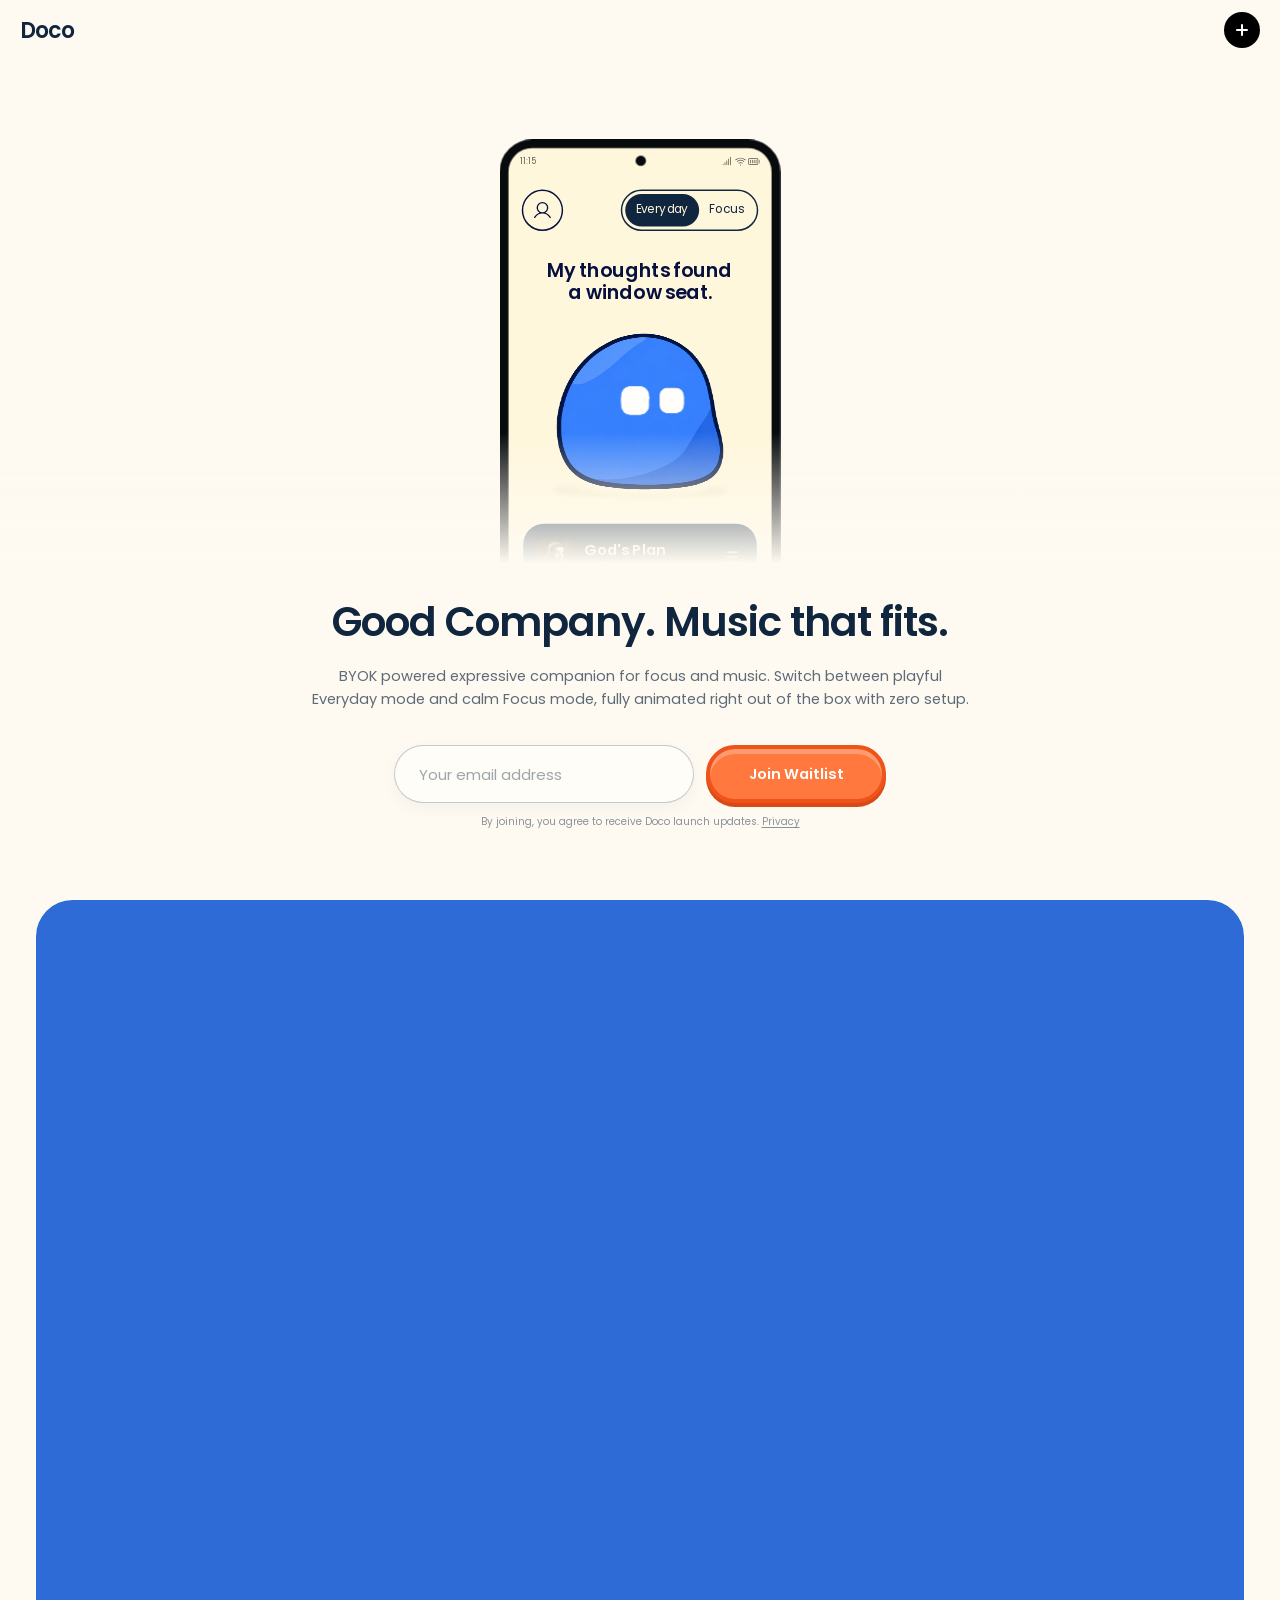
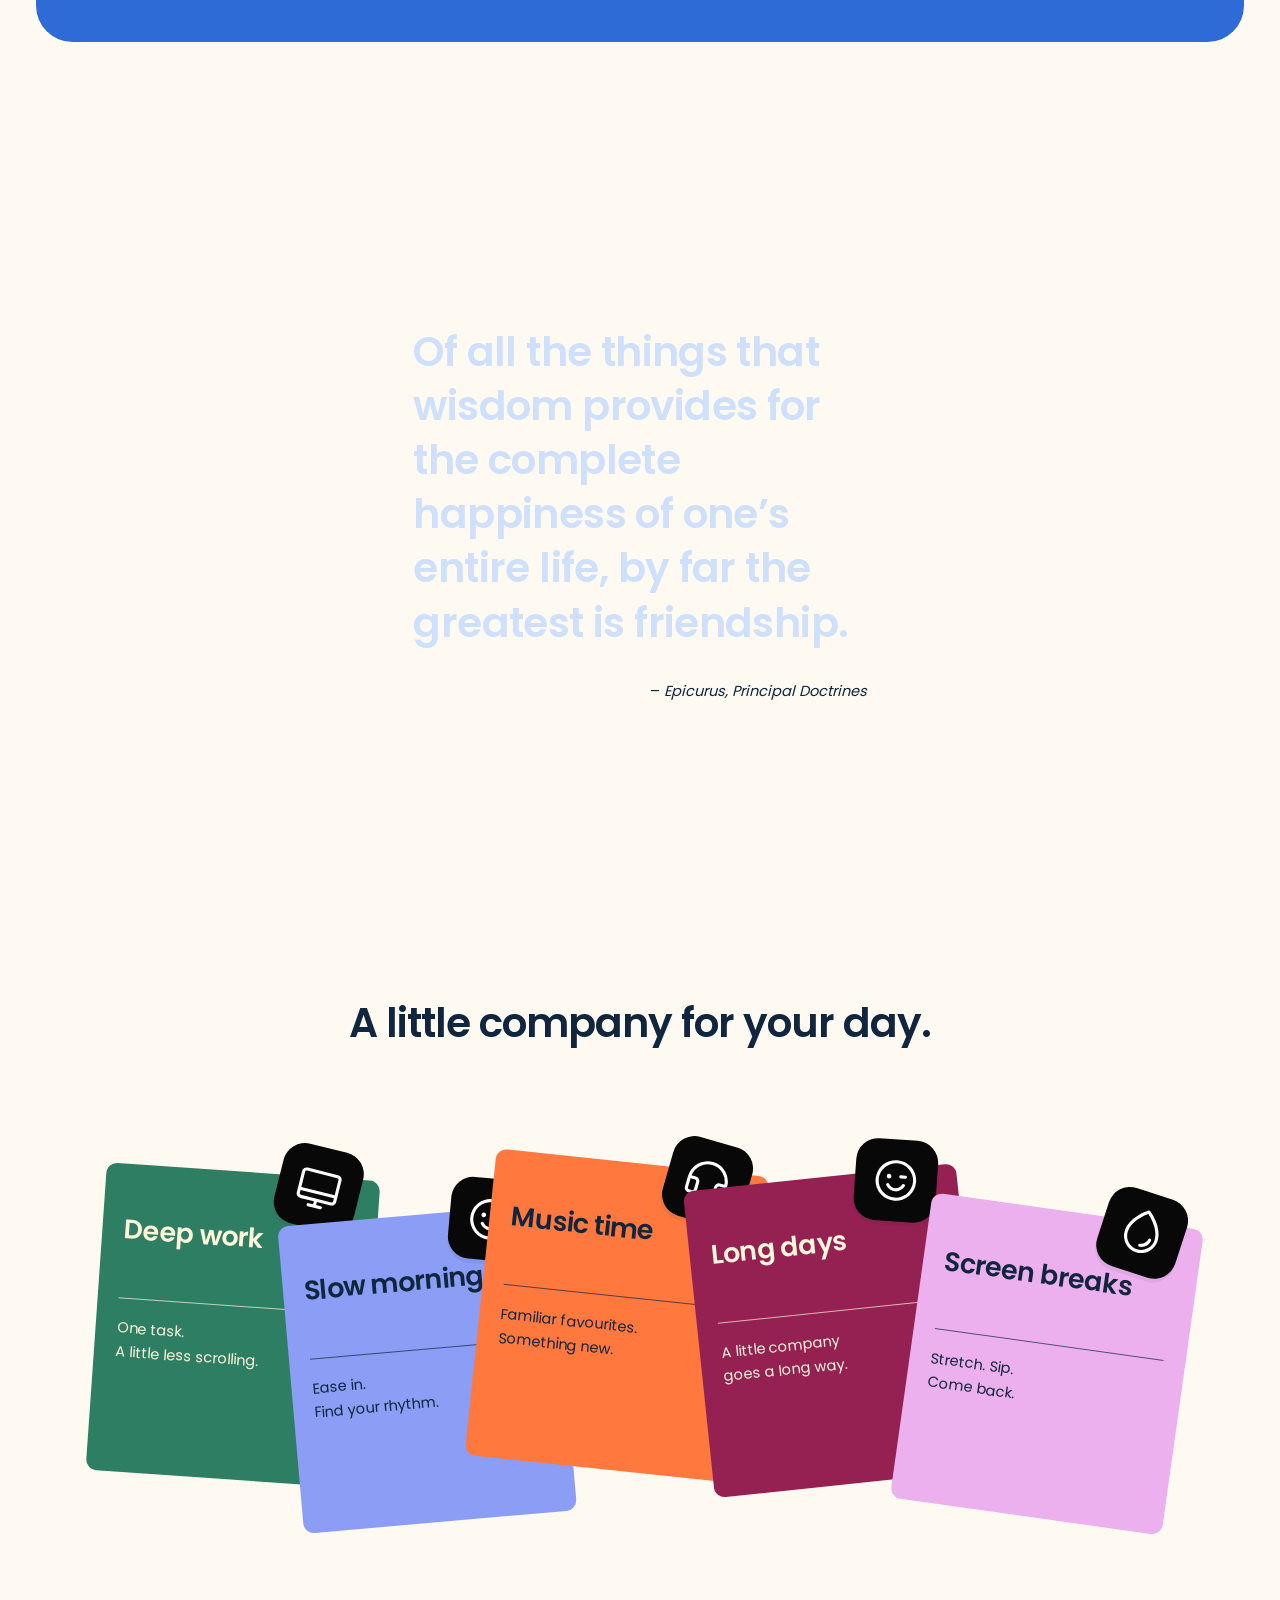
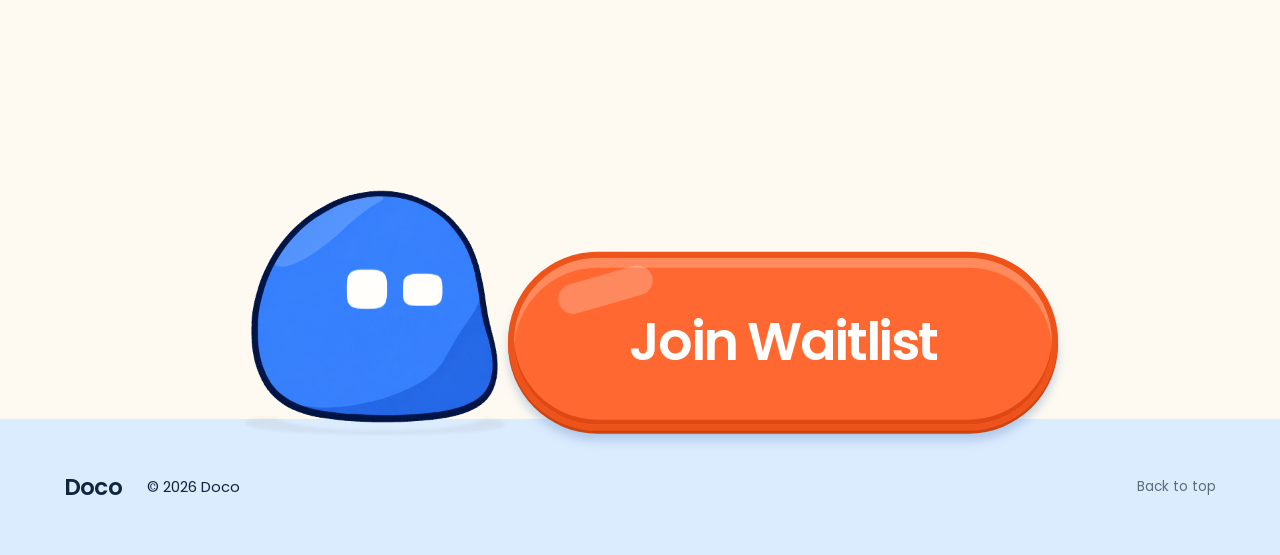
==== commit f96c04a9: "Refine mobile waitlist controls" ====
--- a/index.html
+++ b/index.html
@@ -8,14 +8,14 @@
 <meta property="og:type" content="website"><meta property="og:url" content="https://getdoco.app/"><meta property="og:site_name" content="Doco"><meta property="og:title" content="Doco — Good company. Music that fits."><meta property="og:description" content="An expressive companion for focus, music and everyday moments."><meta property="og:image" content="https://getdoco.app/assets/social-preview.png"><meta property="og:image:width" content="1024"><meta property="og:image:height" content="500"><meta property="og:image:alt" content="Doco, a friendly blue companion for focus and music">
 <meta name="twitter:card" content="summary_large_image"><meta name="twitter:title" content="Doco — Good company. Music that fits."><meta name="twitter:description" content="An expressive companion for focus, music and everyday moments."><meta name="twitter:image" content="https://getdoco.app/assets/social-preview.png">
 <meta name="doco-analytics-id" content=""><meta name="doco-waitlist-api" content="https://rdadsnqafiwrjapaobnr.supabase.co/functions/v1/waitlist"><title>Doco — Good company. Music that fits.</title>
-<link rel="icon" href="assets/hero-app-icon.png" type="image/png"><link rel="apple-touch-icon" href="assets/hero-app-icon.png"><link rel="preload" href="assets/poppins-semibold.ttf" as="font" type="font/ttf" crossorigin><link rel="stylesheet" href="site.release-20260925-6.css">
+<link rel="icon" href="assets/hero-app-icon.png" type="image/png"><link rel="apple-touch-icon" href="assets/hero-app-icon.png"><link rel="preload" href="assets/poppins-semibold.ttf" as="font" type="font/ttf" crossorigin><link rel="stylesheet" href="site.release-20260925-7.css">
 </head>
 <body class="is-loading">
 <div class="site-loader" id="site-loader" role="status" aria-live="polite" aria-label="Loading Doco">
 <div class="site-loader-inner" aria-hidden="true"><img class="loader-doco" src="assets/doco-loader.png" alt="" width="245" height="210"><span class="loader-track"><span class="loader-fill" id="loader-fill"></span></span></div>
 <span class="sr-only" id="loader-copy">Loading Doco</span><span class="sr-only" id="loader-percent">8%</span>
 </div>
-<script src="loader.release-20260925-6.js"></script>
+<script src="loader.release-20260925-7.js"></script>
 <header class="site-navigation" id="site-navigation">
 <span class="nav-progressive-blur" aria-hidden="true"><i></i><i></i><i></i><i></i><i></i></span>
 <a class="site-wordmark" href="#hero-demo-flow" data-cursor-label="none">Doco</a>
@@ -139,15 +139,15 @@
 <div><strong id="consent-title">Optional analytics</strong><p>Doco can use anonymous usage data to improve this page. It stays off unless you accept.</p></div>
 <div class="consent-actions"><button type="button" id="consent-reject">No thanks</button><button type="button" id="consent-accept">Accept</button></div>
 </aside>
-<script src="companion-mode.js"></script><script src="oled-face-renderer.js"></script><script src="gallery-robot-profiles.js"></script><script src="gallery-motion-core.js"></script><script src="gallery-robot-director.js"></script><script src="gallery-surface-projection.js"></script><script src="gallery-face-rig.js"></script><script src="gallery-living-motion.js"></script><script src="gallery-performance-catalog.js"></script><script src="gallery-living-director.js"></script><script src="cartoon-core.js"></script><script src="cartoon-renderer.js"></script><script src="gallery-scene-director.js"></script><script src="doco-performance.js"></script><script src="desktop-visits-motion.js"></script><script src="visitor-actor.js"></script><script src="hero-phone-journey.release-20260925-6.js"></script><script src="site.release-20260925-6.js"></script>
+<script src="companion-mode.js"></script><script src="oled-face-renderer.js"></script><script src="gallery-robot-profiles.js"></script><script src="gallery-motion-core.js"></script><script src="gallery-robot-director.js"></script><script src="gallery-surface-projection.js"></script><script src="gallery-face-rig.js"></script><script src="gallery-living-motion.js"></script><script src="gallery-performance-catalog.js"></script><script src="gallery-living-director.js"></script><script src="cartoon-core.js"></script><script src="cartoon-renderer.js"></script><script src="gallery-scene-director.js"></script><script src="doco-performance.js"></script><script src="desktop-visits-motion.js"></script><script src="visitor-actor.js"></script><script src="hero-phone-journey.release-20260925-7.js"></script><script src="site.release-20260925-7.js"></script>
 <script src="quote-reveal.js"></script>
-<script src="cursor.release-20260925-6.js"></script>
+<script src="cursor.release-20260925-7.js"></script>
 <script src="moments.js"></script>
 <script src="doco-knowledge.js"></script>
-<script src="navigation.release-20260925-6.js"></script>
-<script src="interactions.release-20260925-6.js"></script>
+<script src="navigation.release-20260925-7.js"></script>
+<script src="interactions.release-20260925-7.js"></script>
 <script src="footer.js"></script>
 <script src="waitlist.js"></script>
-<script src="film.release-20260925-6.js"></script>
+<script src="film.release-20260925-7.js"></script>
 <script src="privacy.js"></script>
 </body></html>
--- a/site.release-20260925-7.css
+++ b/site.release-20260925-7.css
@@ -0,0 +1,216 @@
+@font-face{font-family:Poppins;src:url('assets/poppins-regular.ttf') format('truetype');font-weight:400;font-display:swap}
+@font-face{font-family:Poppins;src:url('assets/poppins-semibold.ttf') format('truetype');font-weight:600 800;font-display:swap}
+@font-face{font-family:Inter;src:url('assets/cartoon/inter-latin.woff2') format('woff2');font-weight:100 900;font-display:swap}
+:root{--cream:#fff7db;--page:#fefaf1;--navy:#10263e;--blue:#2f6bd7;--orange:#ff783e;--ink:var(--navy);--muted:#5e6b78;--type-heading:clamp(28px,3.18vw,46px);--type-title:clamp(24px,2.1vw,30px);--type-body:clamp(14px,1.14vw,16px);--type-label:clamp(11px,1.14vw,16px);--type-quote:clamp(32px,3.18vw,46px);font-family:Poppins,Arial,sans-serif;background:var(--page);color:var(--ink);font-synthesis:none}
+*{box-sizing:border-box}body{margin:0;overflow-x:clip}body.is-loading{overflow:hidden}main{max-width:1440px;margin:auto;padding-bottom:0}button,a,input{-webkit-tap-highlight-color:transparent}button{font:inherit;cursor:pointer}button:disabled{cursor:wait}button,a{touch-action:manipulation}button:focus-visible,a:focus-visible,input:focus-visible{outline:3px solid var(--orange);outline-offset:4px}button{border:0}img{display:block;max-width:100%}[hidden]{display:none!important}h1,p{margin:0}.sr-only{position:absolute;width:1px;height:1px;overflow:hidden;clip-path:inset(50%);white-space:nowrap}
+.site-loader{position:fixed;z-index:10000;inset:0;display:grid;place-items:center;background:var(--page);opacity:1;visibility:visible;transition:opacity .45s ease,visibility 0s linear .45s}.site-loader.is-leaving{opacity:0;visibility:hidden;pointer-events:none}.site-loader-inner{position:relative;z-index:0;display:flex;flex-direction:column;align-items:center;justify-content:center;gap:30px;transform:translateY(-1.5vh)}.site-loader-inner::before{content:"";position:absolute;z-index:0;top:clamp(154px,13.6vw,195px);width:clamp(166px,14.5vw,210px);height:clamp(10px,.9vw,14px);background:url('assets/cartoon/ground-shadow.png') center/100% 100% no-repeat;filter:blur(1.5px) opacity(.5);mix-blend-mode:multiply;pointer-events:none}.loader-doco{position:relative;z-index:1;display:block;width:clamp(195px,17vw,245px);height:auto;object-fit:contain;animation:loader-breathe 1.4s ease-in-out infinite;transform-origin:50% 88%}.loader-track{position:relative;z-index:1;display:block;width:clamp(154px,13.5vw,194px);height:7px;overflow:hidden;border-radius:999px;background:#e7e1cf}.loader-fill{display:block;width:8%;height:100%;border-radius:inherit;background:var(--orange);transition:width .28s cubic-bezier(.2,.8,.2,1)}@keyframes loader-breathe{0%,100%{transform:translateY(0) scale(1)}50%{transform:translateY(-3px) scale(1.012,.988)}}@media(max-width:600px){.site-loader-inner{gap:24px}.site-loader-inner::before{top:138px;width:150px;height:10px}.loader-doco{width:176px}.loader-track{width:158px;height:6px}}@media(prefers-reduced-motion:reduce){.loader-doco{animation:none}.loader-fill,.site-loader{transition:none}}
+.site-navigation{position:fixed;z-index:9100;isolation:isolate;inset:0 0 auto;display:flex;align-items:center;justify-content:space-between;height:60px;padding:0 20px;border-top:1px solid #10263e;background:transparent;pointer-events:none}.nav-progressive-blur{position:absolute;z-index:-1;inset:0 0 -60px;overflow:hidden;pointer-events:none;opacity:0;transition:opacity .22s ease}.site-navigation.has-scroll-under .nav-progressive-blur,.nav-open .nav-progressive-blur{opacity:1}.nav-progressive-blur i,.nav-progressive-blur::after{position:absolute;inset:0;display:block;pointer-events:none}.nav-progressive-blur i{background:#fefaf10a}.nav-progressive-blur i:nth-child(1){-webkit-backdrop-filter:blur(2px);backdrop-filter:blur(2px);-webkit-mask-image:linear-gradient(to bottom,#000 0,#000 12%,transparent 100%);mask-image:linear-gradient(to bottom,#000 0,#000 12%,transparent 100%)}.nav-progressive-blur i:nth-child(2){-webkit-backdrop-filter:blur(4px);backdrop-filter:blur(4px);-webkit-mask-image:linear-gradient(to bottom,#000 0,#000 16%,transparent 82%);mask-image:linear-gradient(to bottom,#000 0,#000 16%,transparent 82%)}.nav-progressive-blur i:nth-child(3){-webkit-backdrop-filter:blur(8px);backdrop-filter:blur(8px);-webkit-mask-image:linear-gradient(to bottom,#000 0,#000 20%,transparent 64%);mask-image:linear-gradient(to bottom,#000 0,#000 20%,transparent 64%)}.nav-progressive-blur i:nth-child(4){-webkit-backdrop-filter:blur(16px);backdrop-filter:blur(16px);-webkit-mask-image:linear-gradient(to bottom,#000 0,#000 24%,transparent 49%);mask-image:linear-gradient(to bottom,#000 0,#000 24%,transparent 49%)}.nav-progressive-blur i:nth-child(5){-webkit-backdrop-filter:blur(24px);backdrop-filter:blur(24px);-webkit-mask-image:linear-gradient(to bottom,#000 0,#000 28%,transparent 39%);mask-image:linear-gradient(to bottom,#000 0,#000 28%,transparent 39%)}.nav-progressive-blur::after{content:"";background:#fefaf185;-webkit-mask-image:linear-gradient(to bottom,#000 0,#000 20%,transparent 92%);mask-image:linear-gradient(to bottom,#000 0,#000 20%,transparent 92%)}@supports not ((-webkit-backdrop-filter:blur(1px)) or (backdrop-filter:blur(1px))){.nav-progressive-blur i{display:none}.nav-progressive-blur::after{background:#fefaf1ed}}.site-wordmark,.nav-toggle{pointer-events:auto}.site-wordmark{color:var(--navy);font-size:22px;font-weight:600;letter-spacing:-.04em;text-decoration:none}.nav-toggle{width:36px;height:36px;flex:0 0 36px;padding:0;display:flex;align-items:center;justify-content:center;overflow:clip;border-radius:50%;background:#000;box-shadow:none;line-height:0;transition:background-color .2s ease}.nav-toggle img{display:block;width:12px;height:12px;max-width:none;flex:none;transform:rotate(0);transform-origin:50% 50%;transition:transform .45s cubic-bezier(.22,.8,.2,1)}.nav-toggle:hover,.nav-toggle[aria-expanded=true]{background:#000}.nav-toggle[aria-expanded=true] img{transform:rotate(45deg)}.nav-panel{position:fixed;z-index:9000;inset:0;pointer-events:none;visibility:hidden;transition:visibility 0s linear .6s}.nav-dismiss{position:absolute;inset:0;width:100%;height:100%;padding:0;background:#fefaf13d;opacity:0;pointer-events:none;-webkit-backdrop-filter:blur(12px) saturate(.9);backdrop-filter:blur(12px) saturate(.9);transition:opacity .2s ease}.nav-stack{position:absolute;top:76px;right:20px;display:grid;gap:12px}.nav-card{width:150px;height:150px;padding:20px;display:flex;flex-direction:column;align-items:flex-start;justify-content:space-between;border:0;border-radius:16px;background:var(--navy);box-shadow:none;color:var(--cream);text-decoration:none;opacity:0;transform:translateY(-24px);transform-origin:100% 0;pointer-events:none;transition:opacity .32s ease,transform .5s cubic-bezier(.16,1,.3,1),background-color .08s linear}.nav-card small{font:600 11px/1 Inter,sans-serif;letter-spacing:.08em;opacity:.58}.nav-card span{font-size:22px;font-weight:600;letter-spacing:-.045em;line-height:.98;text-align:left}.nav-card:hover,.nav-card:focus-visible{background:var(--blue)}.nav-panel.is-open{visibility:visible;pointer-events:auto;transition-delay:0s}.nav-panel.is-open .nav-dismiss{opacity:1;pointer-events:auto}.nav-panel.is-open .nav-card{opacity:1;transform:translateY(0);pointer-events:auto;transition-delay:calc(100ms + var(--nav-index)*50ms),calc(100ms + var(--nav-index)*50ms),0s}@media(max-width:700px){.site-wordmark{font-size:20px}}@media(max-height:720px){.nav-stack{top:68px;gap:8px}.nav-card{height:min(150px,calc((100vh - 100px)/4));min-height:98px;padding:16px 18px}.nav-card span{font-size:20px}}@media(prefers-reduced-motion:reduce){.nav-progressive-blur,.nav-toggle,.nav-toggle img,.nav-card{transition:none}}
+.hero-demo-flow{position:relative;isolation:isolate}
+#hero-title,#demo-panel,#moments,#desktop-download,#qa-title{scroll-margin-top:88px}
+.hero{position:relative;min-height:clamp(800px,100vh,920px);padding:0 24px clamp(70px,5.5vw,82px);display:flex;align-items:center;justify-content:flex-end;flex-direction:column;text-align:center;overflow:hidden;background:var(--page)}
+.hero::after{content:"";position:absolute;z-index:2;left:0;right:0;bottom:0;height:52%;background:linear-gradient(to bottom,transparent 0,var(--page) 28%,var(--page) 100%);pointer-events:none}
+.hero h1,.hero>.hero-copy,.hero-waitlist-form{position:relative;z-index:3}
+.hero h1{font-size:var(--type-heading);font-weight:600;letter-spacing:-.025em;line-height:1.2;margin-top:0}
+.hero>.hero-copy{width:calc(100% - 48px);max-width:920px;font-size:var(--type-body);line-height:1.6;color:var(--muted);margin-top:clamp(12px,1.4vw,20px);text-wrap:balance}
+.hero-waitlist-form{width:min(100%,492px);margin-top:clamp(23px,2.65vw,38px)}.hero-waitlist-fields{display:grid;grid-template-columns:300px 180px;align-items:stretch;gap:12px}.hero-waitlist-fields input{display:block;width:300px;min-width:0;height:58px;border:1px solid #10263e3d;border-radius:999px;background:#fffdf7;padding:0 24px;color:var(--navy);font:400 15px/1 Poppins,sans-serif;box-shadow:0 5px 16px #10263e0a;transition:border-color .2s,box-shadow .2s}.hero-waitlist-fields input::placeholder{color:#5e6b7899}.hero-waitlist-fields input:hover{border-color:#10263e73}.hero-waitlist-fields input:focus{border-color:var(--blue);box-shadow:0 0 0 4px #2f6bd718}.store-link{margin:0;display:inline-grid;place-items:center;min-width:180px;min-height:58px;padding:0 26px;border:4px solid #ee5319;border-radius:999px;background:var(--orange);box-shadow:inset 0 5px 0 #ff9a71,0 4px 0 #d94a17;color:#fff;text-decoration:none;font-size:var(--type-body);font-weight:600;transition:transform .2s,box-shadow .2s}.store-link:hover{transform:translateY(-3px);box-shadow:inset 0 5px 0 #ff9a71,0 7px 0 #d94a17}.store-link:active{transform:translateY(2px);box-shadow:inset 0 3px 0 #ff9a71,0 2px 0 #d94a17}.store-link:disabled{cursor:default;opacity:.78}.hero-waitlist-form.is-complete .store-link{border-color:#247d10;background:#2a8f13;box-shadow:inset 0 5px 0 #5fbd48,0 4px 0 #1e670c}.waitlist-message{min-height:20px;margin:10px 2px 0;color:var(--muted);font-size:13px;line-height:1.5}.waitlist-message:empty{display:none}.waitlist-privacy{margin:12px auto 0;color:#5e6b78b8;font-size:10px;line-height:1.45}.waitlist-privacy a{color:inherit;text-underline-offset:2px}.waitlist-privacy a:hover{color:var(--navy)}.waitlist-honeypot{position:absolute!important;left:-10000px!important;width:1px!important;height:1px!important;overflow:hidden!important}
+@media(max-width:900px){.hero-waitlist-form{width:min(86vw,300px)}.hero-waitlist-fields{grid-template-columns:1fr}.hero-waitlist-fields input,.hero-waitlist-fields .store-link{width:100%}}
+@media(min-width:601px) and (max-width:900px){.hero{min-height:800px;padding:474px 24px 50px;justify-content:flex-start}.hero::after{height:58%;background:linear-gradient(to bottom,transparent 0,#fefaf13d 8%,#fefaf1cc 16%,#fefaf1f5 24%,var(--page) 30%,var(--page) 100%)}.hero>.hero-copy{max-width:620px}.waitlist-message:empty{display:none}}
+.demo-panel{position:relative;margin:0 clamp(24px,2.85vw,41px);aspect-ratio:830/510;border-radius:clamp(25px,2.85vw,41px);background:var(--blue);overflow:hidden;color:var(--navy)}
+.demo-panel::before{content:"";position:absolute;z-index:3;top:0;left:50%;width:min(100%,clamp(320px,30%,390px));height:min(40%,190px);transform:translateX(-50%);background:linear-gradient(to bottom,rgba(47,107,215,1) 0%,rgba(47,107,215,.82) 34%,rgba(47,107,215,.45) 68%,rgba(47,107,215,0) 100%);opacity:0;transition:opacity .14s ease-out;pointer-events:none}
+.hero-demo-flow[data-entry-veil=true] .demo-panel::before{opacity:1}
+.demo-toolbar{--control-height:clamp(30px,3.42vw,49px);position:absolute;inset:clamp(24px,2.85vw,41px) clamp(24px,2.85vw,41px) auto;display:flex;align-items:center;justify-content:space-between;z-index:4;opacity:0;visibility:hidden;transform:translateY(-8px);pointer-events:none;transition:opacity .22s ease-out,transform .3s cubic-bezier(.2,.8,.2,1),visibility 0s linear .3s}
+.hero-demo-flow[data-journey=docked][data-return-phase=idle] .demo-toolbar{opacity:1;visibility:visible;transform:translateY(0);pointer-events:auto;transition-delay:0s}
+.orientation-switch{display:flex;align-items:center;padding:clamp(2px,.23vw,3.3px);height:var(--control-height);border:1px solid white;border-radius:30px}.orientation-switch button{display:flex;align-items:center;justify-content:center;height:100%;border-radius:25px;background:none;color:white;font-size:var(--type-label);padding:0 clamp(9px,1.025vw,15px);line-height:1;transition:background .2s,color .2s}.orientation-switch button[aria-pressed=true]{background:white;color:var(--navy)}
+.leap-button{display:flex;align-items:center;justify-content:center;gap:clamp(6px,.68vw,10px);height:var(--control-height);padding:0 clamp(12px,1.365vw,20px);background:white;color:var(--navy);border-radius:30px;font-size:var(--type-label);line-height:1;transition:transform .2s,box-shadow .2s}.leap-button img{width:clamp(15px,1.7vw,24.5px);height:auto;flex:none}.leap-button:hover:not(:disabled){transform:translateY(-2px);box-shadow:0 5px 15px #10263e20}.leap-button[aria-busy=true] img{animation:tap .8s ease-in-out infinite}@keyframes tap{50%{transform:translateY(-3px) rotate(-8deg)}}
+.scene{position:absolute;width:830px;height:510px;left:50%;top:50%;transform:translate(-50%,-50%) scale(var(--scene-scale,1));font-family:Inter,Arial,sans-serif;transform-origin:center;transition:transform .85s cubic-bezier(.22,.8,.2,1)}
+.phone-device{position:absolute;left:var(--phone-x,50%);top:var(--phone-y,300px);width:190px;height:396px;transform:translate(-50%,-50%) rotate(var(--phone-rotate,0deg)) scale(var(--phone-scale,1));transform-origin:center;z-index:1;pointer-events:none;visibility:hidden;will-change:left,top}
+.hero-demo-flow[data-layout-ready=true][data-character-ready=true] .phone-device{visibility:visible}
+.phone-device[data-journey=moving]{will-change:left,top,transform}
+.phone-device[data-journey=docked]{pointer-events:auto;transition:left .85s cubic-bezier(.22,.8,.2,1),top .85s cubic-bezier(.22,.8,.2,1),transform .85s cubic-bezier(.22,.8,.2,1)}
+.device-screen{position:relative;overflow:hidden;background:var(--cream)}.phone-screen{width:190px;height:396px;border:6px solid #080b0e;border-radius:22px;color:#07113f}
+.phone-topbar{position:absolute;inset:5px 8px auto;display:flex;justify-content:space-between;font-size:6px;color:#64645c;height:10px}.phone-topbar>div{display:flex;gap:1px}.phone-topbar img{width:8px;height:8px;opacity:.65}.camera-cutout{position:absolute;top:5px;left:calc(50% - 3.5px);width:7px;height:7px;border-radius:50%;background:#080b0e}
+.phone-toolbar{position:absolute;top:28px;left:9px;right:9px;display:flex;justify-content:space-between;align-items:center}.profile-button{display:grid;place-items:center;width:28px;height:28px;background:transparent;border:1px solid #07113f;border-radius:50%;padding:6px}.profile-button img{width:100%}.mode-switch{display:flex;border:1px solid var(--navy);padding:2px;border-radius:30px}.mode-switch button{font-size:8px;line-height:1.4;background:transparent;color:var(--navy);padding:5px 7px;border-radius:22px}.mode-switch button[aria-pressed=true]{background:var(--navy);color:var(--cream)}
+#phone-prompt{position:absolute;top:76px;left:10px;right:10px;text-align:center;font-size:13px;font-weight:800;line-height:1.12;letter-spacing:-.04em}
+.blob-stage{position:relative;aspect-ratio:390/334;background:transparent;border:0;padding:0;touch-action:none;cursor:grab}.blob-stage:active{cursor:grabbing}.phone-blob{position:absolute;top:117px;left:19px;width:140px}.blob-fallback{width:100%;height:100%;object-fit:contain}.is-ready .blob-fallback{display:none}
+.cartoon-character{position:relative;width:100%;height:100%;transform-origin:center bottom}.cartoon-art{position:absolute;inset:0;will-change:transform}.cartoon-art canvas{position:absolute;inset:0;width:100%;height:100%}.cartoon-shadow{position:absolute;width:86%;left:7%;bottom:0;height:7%;object-fit:fill;transform-origin:center;filter:blur(1.5px) opacity(.5);mix-blend-mode:multiply}
+.demo-music{position:absolute;left:10px;right:10px;bottom:19px;height:111px;border-radius:14px;padding:10px 9px;background:var(--navy);color:var(--cream)}
+.track-heading{display:flex;align-items:center;gap:7px}.album-art{width:25px;height:25px;border-radius:5px;object-fit:cover}.track-heading>div{flex:1;min-width:0}.track-heading strong{display:block;font-size:10px;letter-spacing:-.025em;line-height:1.4;white-space:nowrap;overflow:hidden;text-overflow:ellipsis}.track-heading span{display:block;font-size:6px;line-height:1.5;opacity:.85}.track-heading button{padding:3px;background:transparent}.track-heading button img{width:11px;height:11px}
+.music-note{font-size:5.6px;white-space:nowrap;overflow:hidden;margin-top:3px;opacity:.7}.track-times{display:flex;justify-content:space-between;font-size:6px;margin-top:4px}.progress{appearance:none;display:block;width:100%;height:2px;border:0;border-radius:3px;margin:5px 0;background:#526177;cursor:pointer}.progress::-webkit-slider-thumb{appearance:none;width:3px;height:3px;background:var(--cream);border-radius:50%}.playback-controls{display:flex;align-items:center;justify-content:center;gap:17px;margin-top:9px}.playback-controls button{padding:4px;background:transparent;border-radius:6px}.playback-controls img{width:11px;height:11px}.playback-controls .play-button{width:27px;height:27px;display:grid;place-items:center;background:var(--orange);border-radius:8px}.play-button img{width:15px;height:15px}.phone-homebar{position:absolute;bottom:4px;left:calc(50% - 31px);width:62px;height:2px;border-radius:3px;background:#aaa78f}
+.upcoming{position:absolute;inset:0;background:var(--navy);border-radius:14px;padding:10px;display:flex;flex-direction:column;justify-content:space-evenly;z-index:3}.upcoming button{background:transparent;color:var(--cream);text-align:left;font-size:9px;padding:5px}.upcoming small{display:block;font-size:6px;opacity:.7;margin-top:2px}
+.track-heading button img{filter:brightness(0) invert(1)}
+.computer-device{position:absolute;left:105px;top:115px;width:450px;height:300px;transform:translateX(-720px);pointer-events:none;transition:transform .85s cubic-bezier(.22,.8,.2,1),left .85s cubic-bezier(.22,.8,.2,1),top .85s cubic-bezier(.22,.8,.2,1);will-change:transform}.computer-screen{width:450px;height:273px;border:5px solid #080b0e;border-radius:15px}.computer-base{height:21px;margin-top:4px;background:#080b0e;border-radius:14px 14px 7px 7px}.desktop-icons{position:absolute;left:15px;top:14px;display:grid;gap:10px}.desktop-icons img{width:23px;height:23px}.computer-blob{position:absolute;width:148px;right:27px;bottom:18px}.demo-thought{position:absolute;width:214px;right:5px;bottom:155px;padding:18px 22px;min-height:71px;display:grid;place-items:center;font-size:12px;text-align:center;z-index:2}.demo-thought>img{position:absolute;inset:0;width:100%;height:100%}.demo-thought>span{position:relative}
+.demo-panel[data-desktop=true] .computer-device{transform:translateX(0);pointer-events:auto}
+.hero-demo-flow[data-layout=landscape] .phone-device{--phone-rotate:90deg}
+.hero-demo-flow[data-layout=landscape] .phone-content{width:384px;height:178px;transform:translate(-50%,-50%) rotate(-90deg)}
+.hero-demo-flow[data-layout=landscape] .phone-topbar{height:0;overflow:hidden}
+.hero-demo-flow[data-layout=landscape] .phone-toolbar{top:9px;left:10px;right:167px}
+.hero-demo-flow[data-layout=landscape] #phone-prompt{top:13px;left:241px;right:15px}
+.hero-demo-flow[data-layout=landscape] .phone-blob{top:53px;left:232px}
+.hero-demo-flow[data-layout=landscape] .demo-music{left:10px;right:auto;width:207px;bottom:16px;height:108px}
+.hero-demo-flow[data-layout=landscape] .music-note{height:0;overflow:hidden;margin:0}
+.hero-demo-flow[data-layout=landscape] .track-times{margin-top:13px}
+.hero-demo-flow[data-layout=landscape] .phone-homebar{left:calc(50% - 36px);width:72px}
+.hero-demo-flow[data-layout=landscape] .playback-controls{margin-top:8px}
+.demo-panel[data-desktop=false][data-layout=landscape] .computer-device{left:75px;top:145px;transform:translateX(-720px) scale(.85);transform-origin:top left}
+.demo-panel[data-desktop=true][data-layout=landscape] .computer-device{left:75px;top:145px;transform:translateX(0) scale(.85);transform-origin:top left}
+.phone-content{position:absolute;left:50%;top:50%;width:178px;height:384px;transform:translate(-50%,-50%) rotate(0deg);transform-origin:center;transition:width .85s cubic-bezier(.22,.8,.2,1),height .85s cubic-bezier(.22,.8,.2,1),transform .85s cubic-bezier(.22,.8,.2,1)}
+.camera-cutout{z-index:3}
+.phone-toolbar,#phone-prompt,.phone-blob,.demo-music,.phone-homebar{transition:top .85s cubic-bezier(.22,.8,.2,1),left .85s cubic-bezier(.22,.8,.2,1),right .85s cubic-bezier(.22,.8,.2,1),bottom .85s cubic-bezier(.22,.8,.2,1),width .85s cubic-bezier(.22,.8,.2,1),height .85s cubic-bezier(.22,.8,.2,1)}
+.demo-music{width:158px}
+.phone-topbar{transition:height .85s cubic-bezier(.22,.8,.2,1)}
+@media(max-width:600px){.hero-demo-flow{padding-top:28px}.hero{min-height:clamp(707px,calc(400px + 101vw),900px);padding:clamp(379px,calc(230px + 49vw),474px) 20px 24px;justify-content:flex-start}.hero::after{height:60%;background:linear-gradient(to bottom,transparent 0,#fefaf13d 7%,#fefaf1cc 14%,#fefaf1f5 18%,var(--page) 21%,var(--page) 100%)}.hero h1{max-width:370px;padding:0;font-size:clamp(29.5px,7.3vw,36px);line-height:1.29}.hero>.hero-copy{width:calc(100% + 16px);max-width:280px;margin-top:14px;font-size:clamp(12.25px,3.25vw,16px);line-height:1.4;text-wrap:pretty}.hero-waitlist-form{width:min(75vw,300px);margin-top:34px}.hero-waitlist-fields{grid-template-columns:1fr;gap:10px}.hero-waitlist-fields input{height:44px;padding:0 18px;font-size:12px}.hero-waitlist-fields .store-link{width:100%;min-height:47px;padding:0 18px;font-size:12px}.waitlist-message:empty{display:none}.demo-panel{margin:0 14px;min-height:430px;aspect-ratio:auto;border-radius:24px}.demo-toolbar{--control-height:40px;inset:18px 16px auto}.orientation-switch button{font-size:11px;padding:0 10px}.leap-button{font-size:11px;padding:0 13px}.scene{top:54%}.demo-panel[data-desktop=false][data-layout=portrait] .scene{transform:translate(-50%,-50%) scale(var(--portrait-scale,.84))}.demo-panel[data-desktop=false][data-layout=landscape] .scene{transform:translate(-50%,-50%) scale(var(--landscape-scale,.83))}}
+@media(max-width:600px) and (max-height:760px){.hero{min-height:100svh;padding:min(350px,48svh) 20px max(10px,env(safe-area-inset-bottom))}.hero::after{height:64%;background:linear-gradient(to bottom,transparent 0,#fefaf166 9%,#fefaf1e8 18%,var(--page) 27%,var(--page) 100%)}.hero>.hero-copy{margin-top:10px;line-height:1.36}.hero-waitlist-form{margin-top:18px}.hero-waitlist-fields{gap:8px}.waitlist-privacy{margin-top:8px;font-size:9px}}
+@media(prefers-reduced-motion:reduce){*,*::before,*::after{animation:none!important;transition:none!important}.app-brand:hover img,.store-link:hover,.leap-button:hover{transform:none}}
+.quote-section{min-height:100vh;padding:clamp(76px,8vw,116px) 24px clamp(48px,4.5vw,66px);display:grid;place-items:center}
+.quote-figure{width:35.4vw;max-width:510px;margin:0 auto}
+.quote-figure blockquote{margin:0;color:var(--blue);font-size:var(--type-quote);font-weight:600;line-height:1.33;letter-spacing:-.015em}
+.quote-word{transition:color 90ms linear}
+.quote-figure figcaption{margin-top:clamp(24px,2.4vw,35px);text-align:right;white-space:nowrap;font-size:var(--type-body);line-height:1.6;font-weight:400;color:var(--ink)}
+.quote-figure cite{font-style:italic;font-synthesis:style}
+.context-cursor{position:fixed;top:0;left:0;z-index:9500;pointer-events:none;user-select:none;visibility:hidden;contain:layout style;will-change:transform}
+button,a{user-select:none}
+.context-cursor.is-visible{visibility:visible}
+.context-cursor-tag{display:block;width:max-content;padding:7px 10px 6px;background:var(--cream);color:var(--navy);border:1px solid var(--navy);border-radius:24px 24px 24px 0;font-family:Poppins,Arial,sans-serif;font-size:12px;font-weight:600;line-height:1.2;white-space:nowrap;box-shadow:0 3px 8px #10263e14;opacity:0;transform:rotate(var(--cursor-tilt,0deg)) scale(.65);transform-origin:left bottom;transition:opacity .12s,scale .18s,transform .24s cubic-bezier(.34,1.56,.64,1)}
+.context-cursor.is-visible .context-cursor-tag{opacity:1;transform:rotate(var(--cursor-tilt,0deg)) scale(1)}
+.context-cursor.is-pressed .context-cursor-tag{scale:.9}
+@media(hover:hover) and (pointer:fine) and (prefers-reduced-motion:no-preference){
+ html.cursor-enabled,html.cursor-enabled body{cursor:url('assets/cursor-default.svg') 2 0,auto}
+ .cursor-enabled button:not(:disabled),.cursor-enabled a[href]{cursor:url('assets/cursor-pointer.svg') 12 0,pointer}
+ .cursor-enabled .blob-stage{cursor:grab}.cursor-enabled .blob-stage:active{cursor:grabbing}
+ .cursor-enabled button:disabled{cursor:wait}
+ .cursor-enabled :is(h1,h2,h3,p,blockquote,cite,.app-brand>span){cursor:url('assets/cursor-text.svg') 9 19,text}
+}
+.phone-screen button:disabled,.phone-screen input:disabled{opacity:1;cursor:inherit}
+@media(hover:none),(pointer:coarse),(prefers-reduced-motion:reduce){.context-cursor{display:none}}
+@media(max-width:600px){.quote-section{padding:72px 30px 44px}.quote-figure{width:100%;max-width:340px}.quote-figure blockquote{font-size:32px;line-height:1.33}.quote-figure figcaption{font-size:var(--type-body);margin-top:28px}}
+.desktop-icons img{width:32px;height:32px;object-fit:contain;image-rendering:pixelated}
+@media(max-width:600px){.leap-button span{white-space:nowrap}}
+@media(max-width:360px){.demo-toolbar{inset:18px 12px auto}.orientation-switch button{font-size:10px;padding:0 8px}.leap-button{font-size:10px;padding:0 10px;gap:5px}}
+.moments-section{padding:clamp(50px,4.5vw,66px) 0 clamp(70px,6.5vw,94px);overflow:visible;scroll-margin-top:30px;color:var(--navy)}
+.moments-section>h2{text-align:center;margin:0 24px;font-size:var(--type-heading);font-weight:600;line-height:1.2;letter-spacing:-.025em}
+.moments-deck{--card-width:clamp(210px,24vw,310px);--card-step:clamp(125px,16vw,210px);position:relative;max-width:1320px;margin:120px auto 0;height:520px}
+.moment-card{position:absolute;left:calc(50% - var(--card-width)/2 + (var(--i) - 2)*var(--card-step));top:var(--drop);width:var(--card-width);min-height:365px;padding:78px 30px 35px;border-radius:15px;text-align:left;color:var(--navy);transform:translateX(var(--fan-shift,0px)) rotate(var(--turn));transition:transform .65s cubic-bezier(.22,.8,.2,1),box-shadow .45s;transform-origin:center 70%;z-index:1;display:flex;flex-direction:column;box-shadow:0 3px 0 #10263e08}
+.moment-work{background:#2e7e64;color:var(--cream)}.moment-morning{background:#8b9df5}.moment-music{background:var(--orange)}.moment-company{background:#942151;color:var(--cream)}.moment-break{background:#edb0ef}
+.moment-title{font-size:var(--type-title);font-weight:600;line-height:1.2;letter-spacing:-.025em;min-height:2.4em}
+.moment-divider{display:block;width:100%;height:1px;background:currentColor;margin:20px 0 24px;opacity:.7}
+.moment-copy{font-size:var(--type-body);line-height:1.6;letter-spacing:0}
+.moment-icon{position:absolute;top:-40px;right:28px;width:82px;height:82px;padding:16px;border-radius:22px;background:var(--cream);transform:rotate(10deg);box-shadow:0 4px 0 #10263e10;transition:transform .65s cubic-bezier(.22,.8,.2,1)}
+.moment-card.is-active{transform:translateX(0) translateY(calc(40px - var(--drop))) rotate(0deg);z-index:10;box-shadow:0 3px 0 #10263e08}
+@media(max-width:900px){.moments-deck{--card-width:250px;--card-step:110px}.moment-title{font-size:var(--type-title)}.moment-copy{font-size:var(--type-body)}}
+@media(max-width:700px){.moments-section{padding:48px 0 64px}.moments-section>h2{max-width:400px;margin:auto;padding:0 24px}.moments-deck{display:flex;flex-direction:column;align-items:center;gap:clamp(44px,12vw,60px);overflow:visible;max-width:none;margin-top:42px;height:auto;padding:65px 24px 120px}.moment-card{position:sticky;left:auto;top:clamp(96px,25vw,128px);flex:0 0 auto;width:min(82vw,344px);height:clamp(210px,58vw,240px);min-height:0;padding:0;aspect-ratio:auto;transform:rotate(var(--tilt));z-index:calc(var(--i) + 1)}.moment-card.is-active{transform:rotate(0deg) translateY(-8px)}.moment-icon{width:70px;height:70px;top:-30px;right:24px;padding:14px}.moment-title{font-size:var(--type-title);min-height:0}.moment-divider{margin:14px 0 12px}.moment-copy{font-size:var(--type-body);line-height:1.45}}
+@media(prefers-reduced-motion:reduce){.moment-card,.moment-icon{transition:none}.moment-card.is-active{transform:translateX(0)}.moment-card.is-active .moment-icon{transform:none}.moments-deck{scroll-behavior:auto}}
+.moment-icon{display:block;background:#080808}
+.moment-icon img{width:100%;height:100%;filter:brightness(0) invert(1)}
+.desktop-download{padding:clamp(68px,8vw,116px) clamp(14px,2.85vw,41px) clamp(42px,5.5vw,80px);scroll-margin-top:24px;overflow:visible}
+.desktop-download-card{position:relative;display:grid;grid-template-columns:minmax(300px,.82fr) minmax(420px,1.18fr);grid-template-rows:auto auto;column-gap:clamp(24px,4vw,58px);align-content:center;align-items:center;min-height:clamp(430px,38vw,548px);padding:clamp(46px,5.4vw,78px);border-radius:clamp(25px,2.85vw,41px);background:var(--blue);overflow:hidden}
+.desktop-download-copy{position:relative;z-index:2;grid-column:1;grid-row:1;max-width:430px;color:white}.desktop-kicker{display:inline-flex;align-items:center;gap:9px;padding:9px 14px;border-radius:999px;background:var(--cream);color:var(--navy);font-size:var(--type-label);font-weight:600}.desktop-kicker img{width:20px}.desktop-download h2{margin:clamp(22px,2.2vw,32px) 0 0;color:white;font-size:var(--type-heading);font-weight:600;line-height:1.2;letter-spacing:-.025em}.desktop-download-copy>p{margin-top:12px;color:#fff;font-size:var(--type-body);line-height:1.6}.desktop-download-button{position:relative;z-index:2;grid-column:1;grid-row:2;justify-self:start;display:inline-grid;place-items:center;min-height:58px;margin-top:clamp(27px,2.6vw,38px);padding:0 24px;border:4px solid #ee5319;border-radius:999px;background:var(--orange);box-shadow:inset 0 5px 0 #ff9a71,0 4px 0 #d94a17;color:#fff;text-decoration:none;font-size:var(--type-body);font-weight:600;transition:transform .25s cubic-bezier(.2,.8,.2,1),box-shadow .25s}.desktop-download-button:hover{transform:translateY(-3px);box-shadow:inset 0 5px 0 #ff9a71,0 7px 0 #d94a17}.desktop-download-button:active{transform:translateY(2px);box-shadow:inset 0 3px 0 #ff9a71,0 2px 0 #d94a17}
+.desktop-pair{position:relative;grid-column:2;grid-row:1/span 2;min-width:0;min-height:330px;display:flex;align-items:center;justify-content:center}.pair-device{position:relative;flex:none;display:flex;flex-direction:column;align-items:center;justify-content:center;gap:16px;background:var(--cream);color:var(--navy);font-size:var(--type-label);font-weight:600;box-shadow:0 18px 40px #10263e24;transition:transform .55s cubic-bezier(.16,1,.3,1)}.pair-phone{z-index:2;width:clamp(135px,13vw,184px);height:clamp(205px,19vw,270px);border:6px solid var(--navy);border-radius:30px;transform:translateX(18px) rotate(-5deg)}.pair-phone>img{width:clamp(68px,7vw,94px)}.pair-phone-signal{filter:brightness(0) saturate(100%) invert(13%) sepia(28%) saturate(1182%) hue-rotate(168deg) brightness(91%) contrast(94%)}.pair-pc{z-index:1;width:clamp(270px,25vw,360px);height:clamp(185px,17vw,245px);border:6px solid var(--navy);border-radius:22px;transform:translateX(-18px) rotate(3deg)}.pair-screen{position:relative;width:83%;height:63%;border:3px solid var(--navy);border-radius:10px;background:var(--cream)}.pair-screen::after{content:'';position:absolute;left:38%;right:38%;bottom:-14px;height:14px;background:var(--navy);border-radius:0 0 8px 8px}.pair-icons{position:absolute;left:12px;top:12px;display:grid;gap:7px}.pair-icons img{width:23px;height:23px;image-rendering:pixelated}.pair-signal{position:relative;z-index:4;display:grid;place-items:center;flex:none;width:64px;height:64px;margin:0 -14px;border:5px solid var(--navy);border-radius:50%;background:var(--cream);box-shadow:0 10px 25px #10263e26;transition:transform .55s cubic-bezier(.16,1,.3,1)}.pair-signal img{width:32px}.desktop-download-card:hover .pair-phone{transform:translateX(28px) rotate(-2deg)}.desktop-download-card:hover .pair-pc{transform:translateX(-28px) rotate(1deg)}.desktop-download-card:hover .pair-signal{transform:rotate(-8deg) scale(1.08)}
+@media(max-width:900px){.desktop-download-card{grid-template-columns:1fr;grid-template-rows:auto auto auto;gap:0;padding:48px 28px}.desktop-download-copy{grid-column:1;grid-row:1;max-width:none;text-align:center}.desktop-kicker{margin:auto}.desktop-pair{grid-column:1;grid-row:2;min-height:260px;margin-top:28px}.desktop-download-button{grid-column:1;grid-row:3;justify-self:center;margin-top:28px}.pair-phone{width:140px;height:210px}.pair-pc{width:278px;height:190px}}
+@media(max-width:600px){.desktop-download{padding:54px 14px 34px}.desktop-download-card{min-height:0;padding:30px 18px 23px;border-radius:24px}.desktop-download h2{margin-top:16px}.desktop-download-copy>p{margin-top:8px;line-height:1.45}.desktop-pair{min-height:180px;margin-top:17px}.desktop-download-button{width:100%;min-height:54px;margin-top:17px;padding:0 20px}.pair-device{gap:8px;font-size:11px}.pair-phone{width:92px;height:136px;border-width:4px;border-radius:19px;transform:translateX(11px) rotate(-5deg)}.pair-phone>img{width:50px}.pair-pc{width:178px;height:124px;border-width:4px;border-radius:15px;transform:translateX(-11px) rotate(3deg)}.pair-screen{border-width:2px}.pair-screen::after{bottom:-10px;height:10px}.pair-icons{left:7px;top:7px;gap:3px}.pair-icons img{width:15px;height:15px}.pair-signal{width:44px;height:44px;margin:0 -10px;border-width:4px}.pair-signal img{width:21px}.desktop-download-card:hover .pair-phone{transform:translateX(14px) rotate(-2deg)}.desktop-download-card:hover .pair-pc{transform:translateX(-14px) rotate(1deg)}}
+@media(max-width:380px){.desktop-download-card{padding-inline:16px}.desktop-pair{min-height:168px}.pair-phone{width:86px;height:128px}.pair-phone>img{width:46px}.pair-pc{width:164px;height:116px}.pair-signal{width:42px;height:42px}.desktop-download-button{width:100%}}
+@media(prefers-reduced-motion:reduce){.desktop-download-button,.pair-device,.pair-signal{transition:none}.desktop-download-card:hover .pair-phone{transform:translateX(18px) rotate(-5deg)}.desktop-download-card:hover .pair-pc{transform:translateX(-18px) rotate(3deg)}.desktop-download-card:hover .pair-signal{transform:none}}
+.quote-section,.desktop-download,.qa-section,.film-section,.site-footer{content-visibility:auto;contain-intrinsic-size:auto 780px}
+html{scroll-behavior:smooth}
+.demo-music .track-times{margin-top:10px;font-variant-numeric:tabular-nums}
+.demo-music .progress{--progress:38.38%;height:10px;margin:2px 0 0;padding:0;background:transparent;cursor:inherit}
+.progress::-webkit-slider-runnable-track{height:3px;border-radius:3px;background:linear-gradient(to right,var(--cream) 0 var(--progress),#3b5168 var(--progress) 100%)}
+.progress::-webkit-slider-thumb{width:5px;height:5px;margin-top:-1px;box-shadow:0 0 0 1px #10263e33}
+.progress::-moz-range-track{height:3px;border-radius:3px;background:#3b5168}
+.progress::-moz-range-progress{height:3px;border-radius:3px;background:var(--cream)}
+.progress::-moz-range-thumb{width:5px;height:5px;border:0;border-radius:50%;background:var(--cream)}
+.demo-music .playback-controls{margin-top:6px}
+.moments-deck{--card-width:25.163%;--card-step:calc(var(--card-width) * .74375);width:85%;max-width:none;margin-top:140px;height:calc(min(85vw,1224px) * .2831 + 110px)}
+.moment-card{--offset-x:0%;--offset-y:-5.4%;--tilt:4deg;top:0;min-height:0;height:auto;aspect-ratio:8/9;padding:0;border-radius:0;background:transparent;box-shadow:none;transform:translate(var(--offset-x),var(--offset-y)) rotate(var(--tilt));transform-origin:center;transition:transform .65s cubic-bezier(.22,.8,.2,1);overflow:visible}
+.moment-card:nth-child(2){--offset-x:-3.2%;--offset-y:8.6%;--tilt:-5deg}
+.moment-card:nth-child(3){--offset-x:-8.4%;--offset-y:-8.5%;--tilt:6deg}
+.moment-card:nth-child(4){--offset-x:-3.2%;--offset-y:-3.7%;--tilt:-6deg}
+.moment-card:nth-child(5){--offset-y:7.1%;--tilt:8deg}
+.moment-surface{display:flex;flex-direction:column;width:100%;height:100%;padding:18.18% 7.79% 7.79%;border-radius:clamp(8px,.833vw,12px);text-align:left;transform:translateX(var(--fan-shift,0%));transition:transform .65s cubic-bezier(.22,.8,.2,1)}
+.moment-work .moment-surface{background:#2e7e64}.moment-morning .moment-surface{background:#8b9df5}.moment-music .moment-surface{background:var(--orange)}.moment-company .moment-surface{background:#942151}.moment-break .moment-surface{background:#edb0ef}
+.moment-title{font-size:var(--type-title);min-height:2.4em}
+.moment-divider{margin:20px 0 18px}
+.moment-card.is-active{transform:translate(0,0) rotate(0deg) scale(1.1);box-shadow:none}
+.moment-card.is-active .moment-surface{transform:translateX(0)}
+.moment-icon{width:clamp(60px,6.4vw,82px);height:clamp(60px,6.4vw,82px);top:-30px;right:20px}
+@media(min-width:701px) and (max-width:1050px){.moment-surface{padding:16% 7% 7%}.moment-title{min-height:2.3em;font-size:clamp(18px,2.3vw,24px);line-height:1.15}.moment-divider{margin:clamp(10px,1.3vw,14px) 0}.moment-copy{font-size:clamp(12px,1.45vw,14px);line-height:1.35}}
+@media(max-width:700px){.moments-deck{width:100%;max-width:none;margin-top:42px;height:auto}.moment-card{position:sticky;top:clamp(96px,25vw,128px);height:clamp(210px,58vw,240px);aspect-ratio:auto;min-height:0;padding:0}.moment-surface{min-height:0;height:100%;padding:44px 24px 18px;transform:none;border-radius:15px}.moment-icon{width:70px;height:70px;right:24px}.moment-title{font-size:var(--type-title);min-height:0}.moment-divider{margin:14px 0 12px}.moment-copy{line-height:1.45}}
+@media(prefers-reduced-motion:reduce){.moment-surface{transition:none}.moment-card.is-active{transform:none}}
+@media(prefers-reduced-motion:reduce){html{scroll-behavior:auto}}
+.qa-section{max-width:880px;margin:auto;padding:clamp(60px,5vw,72px) 32px clamp(88px,8vw,116px);scroll-margin-top:32px}
+.qa-section>h2{margin:0 0 48px;text-align:center;font-size:var(--type-heading);font-weight:600;line-height:1.2;letter-spacing:-.025em;color:var(--navy)}
+.qa-list{border-top:1px solid #10263e26}
+.qa-list details{border-bottom:1px solid #10263e26}
+.qa-list summary{display:flex;align-items:center;justify-content:space-between;gap:24px;padding:24px 0;list-style:none;cursor:pointer;font-size:clamp(16px,1.4vw,20px);font-weight:600;line-height:1.5;color:var(--navy);transition:color .2s}
+.qa-list summary::-webkit-details-marker{display:none}
+.qa-list summary::after{content:'+';flex:none;width:24px;text-align:center;font-size:24px;font-weight:400;line-height:1}
+.qa-list details[open]>summary::after{content:'−'}
+.qa-list details[data-expanded=false]>summary::after{content:'+'}
+html.smooth-wheel{scroll-behavior:auto!important}
+.qa-list summary:hover{color:var(--blue)}
+.qa-list summary:focus-visible{outline:3px solid var(--orange);outline-offset:5px;border-radius:4px}
+.qa-list p{max-width:660px;padding:0 38px 24px 0;font-size:var(--type-body);line-height:1.7;color:var(--muted)}
+.visually-hidden{position:absolute!important;width:1px!important;height:1px!important;padding:0!important;margin:-1px!important;overflow:hidden!important;clip:rect(0,0,0,0)!important;white-space:nowrap!important;border:0!important}
+.qa-ask{border-bottom:1px solid #10263e26}
+.qa-ask-form{display:flex;align-items:center;gap:18px;min-height:82px}
+.qa-ask-form input{min-width:0;flex:1;border:0;outline:0;background:transparent;padding:24px 0;font:600 clamp(16px,1.4vw,20px)/1.5 Poppins,sans-serif;color:var(--navy);caret-color:var(--blue)}
+.qa-ask-form input::placeholder{color:#10263e7d;opacity:1}
+.qa-ask-form button{flex:none;min-width:68px;height:42px;border:0;border-radius:999px;background:var(--navy);padding:0 18px;font:600 14px/1 Poppins,sans-serif;color:#fff;transition:transform .2s cubic-bezier(.2,.8,.2,1),background-color .2s,opacity .2s}
+.qa-ask-form button:hover:not(:disabled){transform:translateY(-2px);background:var(--blue)}
+.qa-ask-form button:active:not(:disabled){transform:translateY(0) scale(.96)}
+.qa-ask-form button:focus-visible{outline:3px solid var(--orange);outline-offset:3px}
+.qa-ask-form button:disabled{opacity:.28;cursor:default}
+.qa-ask-form[data-state=thinking] button{opacity:.72}
+.qa-ask-answer{max-width:660px;padding:2px 38px 26px 0;font-size:var(--type-body);line-height:1.7;color:var(--muted);animation:qa-answer-in .32s cubic-bezier(.22,.8,.2,1) both}
+.qa-ask-answer a{display:inline-block;margin-left:.3em;color:var(--navy);font-weight:600;text-decoration-thickness:1px;text-underline-offset:3px}
+.qa-ask-answer a:hover{color:var(--blue)}
+.qa-ask-answer a:focus-visible{outline:3px solid var(--orange);outline-offset:3px;border-radius:3px}
+.qa-ask-answer[hidden]{display:none}
+.qa-ask-error{margin:-12px 0 20px;color:#9b2c2c;font-size:14px;line-height:1.45}
+.qa-ask-error[hidden]{display:none}
+@keyframes qa-answer-in{from{opacity:0;transform:translateY(-8px)}to{opacity:1;transform:none}}
+.film-section{padding:clamp(44px,4.5vw,66px) 0 clamp(40px,3.5vw,52px);background:var(--page)}
+.film-stage{position:relative;margin:0 clamp(24px,2.85vw,41px);padding:clamp(20px,4.4vw,26px) clamp(10px,2.9vw,17px);border-radius:clamp(25px,2.85vw,41px);background:var(--page);overflow:hidden;transform-origin:center;transition:opacity .65s ease,transform .85s cubic-bezier(.16,1,.3,1)}
+.film-section.is-reveal-ready:not(.is-visible) .film-stage{opacity:0;transform:scale(.92)}.film-section.is-visible .film-stage{opacity:1;transform:none}
+.film-frame{position:relative;width:100%;aspect-ratio:1.62;border-radius:clamp(14px,1.4vw,20px);background:#081523;overflow:hidden;isolation:isolate}.film-frame video{display:block;width:100%;height:100%;object-fit:cover;object-position:center;background:#081523}.film-frame::after{content:'';position:absolute;z-index:1;inset:0;background:#10263e0d;pointer-events:none;opacity:1;transition:opacity .2s}.film-frame.is-hover-playing::after{opacity:0}.film-seek{--film-progress:0%;appearance:none;position:absolute;z-index:2;left:50%;bottom:clamp(22px,3.1vw,36px);width:clamp(132px,38%,420px);height:12px;margin:0;padding:5px 0;background:transparent;transform:translateX(-50%);cursor:ew-resize}.film-seek::-webkit-slider-runnable-track{height:2px;border-radius:999px;background:linear-gradient(to right,#fff 0 var(--film-progress),#ffffff55 var(--film-progress) 100%)}.film-seek::-webkit-slider-thumb{appearance:none;width:8px;height:8px;margin-top:-3px;border:0;border-radius:50%;background:#fff;opacity:0;transition:opacity .15s}.film-seek:hover::-webkit-slider-thumb,.film-seek:focus-visible::-webkit-slider-thumb{opacity:1}.film-seek::-moz-range-track{height:2px;border:0;border-radius:999px;background:#ffffff55}.film-seek::-moz-range-progress{height:2px;border-radius:999px;background:#fff}.film-seek::-moz-range-thumb{width:8px;height:8px;border:0;border-radius:50%;background:#fff;opacity:0}.film-seek:hover::-moz-range-thumb,.film-seek:focus-visible::-moz-range-thumb{opacity:1}
+.site-footer{position:relative;width:100%;max-width:none;min-height:clamp(430px,36vw,520px);margin:0;background:var(--page);color:var(--navy);overflow:hidden}
+.site-footer::before{content:'';position:absolute;z-index:0;left:0;right:0;bottom:0;height:29.6%;background:#dcecff;pointer-events:none}
+.site-footer a{color:inherit;text-decoration:none}
+.footer-meta{position:absolute;z-index:4;left:clamp(28px,5vw,72px);right:clamp(28px,5vw,72px);bottom:clamp(34px,4.4vw,64px);display:flex;align-items:center;justify-content:space-between;gap:28px}
+.footer-identity{display:flex;align-items:center;gap:clamp(18px,2vw,28px)}
+.footer-home{font-size:clamp(20px,1.8vw,27px);font-weight:600;letter-spacing:-.035em;line-height:1}
+.footer-links{display:flex;align-items:center;gap:clamp(18px,2.4vw,34px);font-size:clamp(13px,1.05vw,15px);color:var(--muted)}
+.footer-home,.footer-links a{transition:color .2s,transform .25s cubic-bezier(.2,.8,.2,1)}
+.footer-consent-link{border:0;background:transparent;padding:0;color:inherit;font:inherit;cursor:pointer}
+.footer-home:hover,.footer-home:focus-visible,.footer-links a:hover,.footer-links a:focus-visible,.footer-consent-link:hover,.footer-consent-link:focus-visible{color:var(--blue);transform:translateY(-2px)}
+.consent-banner{position:fixed;z-index:1000;left:50%;bottom:max(18px,env(safe-area-inset-bottom));display:flex;align-items:center;justify-content:space-between;gap:28px;width:min(760px,calc(100% - 32px));padding:18px 20px;border:1px solid #10263e2e;border-radius:20px;background:#fffdf4;box-shadow:0 18px 54px #10263e2b;transform:translateX(-50%)}
+.consent-banner[hidden]{display:none}.consent-banner strong{display:block;font-size:16px}.consent-banner p{margin:4px 0 0;color:var(--muted);font-size:13px;line-height:1.45}.consent-actions{display:flex;gap:10px;flex:none}.consent-actions button{min-height:44px;padding:0 17px;border:1px solid #10263e36;border-radius:999px;background:transparent;color:var(--navy);font:600 13px Poppins,sans-serif}.consent-actions #consent-accept{border-color:var(--navy);background:var(--navy);color:#fff}
+@media(max-width:600px){.consent-banner{align-items:stretch;flex-direction:column;gap:14px}.consent-actions{display:grid;grid-template-columns:1fr 1fr}.consent-actions button{width:100%}}
+@media(max-width:600px){.film-section{padding:42px 0 32px}.film-stage{margin:0 14px;padding:0;border-radius:24px}.film-frame{aspect-ratio:4/3;border-radius:18px}}
+@media(prefers-reduced-motion:reduce){.film-frame::after,.film-stage{transition:none}.film-section.is-reveal-ready:not(.is-visible) .film-stage{opacity:1;transform:none}}
+.footer-action-scene{position:absolute;z-index:2;left:50%;top:45%;display:flex;align-items:flex-end;justify-content:center;width:min(950px,calc(100% - 56px));transform:translate(-50%,-50%);isolation:isolate}
+.footer-play-link{position:relative;display:grid;place-items:center;flex:0 1 clamp(430px,43vw,600px);height:clamp(150px,14vw,202px);margin-left:-20px;border:clamp(5px,.48vw,7px) solid #ee5319;border-radius:999px;background:#ff6830;color:#fff!important;box-shadow:inset 0 10px 0 #ff8a5d,inset 0 -5px 0 #df4815,0 3px 0 #c94417,0 10px 10px #5d8bc257;font-size:clamp(40px,4.2vw,60px);font-weight:600;letter-spacing:-.045em;line-height:1;text-align:center;transform:translateX(0) scaleX(1);transform-origin:left center;transition:transform .55s cubic-bezier(.16,1,.3,1),box-shadow .4s cubic-bezier(.16,1,.3,1),background .25s;will-change:transform}
+.footer-play-link::before{content:'';position:absolute;left:8%;top:10%;width:18%;height:18%;border-radius:999px;background:#ffffff38;transform:rotate(-16deg);pointer-events:none}
+.footer-play-link:hover,.footer-play-link:focus-visible{background:#ff713c;box-shadow:inset 0 8px 0 #ff966d,inset 0 -4px 0 #dc4514,0 3px 0 #c94417,0 11px 11px #5d8bc25c}
+.footer-blob{position:relative;z-index:2;flex:none;width:clamp(250px,24vw,340px);margin-bottom:clamp(-5px,-.35vw,-2px);color:inherit;cursor:grab;transform:translate3d(0,0,0) rotate(0deg) scale(1);transform-origin:78% 88%;transition:transform .58s cubic-bezier(.16,1,.3,1),filter .3s;will-change:transform}
+.footer-blob:active{cursor:grabbing}.footer-blob:hover{filter:drop-shadow(0 15px 22px #3980fe22)}
+.footer-blob .cartoon-character{z-index:1}
+.footer-blob:focus-visible{border-radius:42%}
+.site-footer.is-pushing .footer-blob{transform:translate3d(clamp(10px,1.6vw,22px),0,0) rotate(2.2deg) scaleX(1.035) scaleY(.975)}
+.site-footer.is-pushing .footer-play-link{transform:translateX(clamp(6px,1vw,14px)) scaleX(.978)}
+.site-footer.is-pressed .footer-blob{transform:translate3d(clamp(17px,2.1vw,30px),3px,0) rotate(3.2deg) scaleX(1.055) scaleY(.955)}
+.site-footer.is-pressed .footer-play-link{transform:translateX(clamp(10px,1.4vw,20px)) scaleX(.958) scaleY(.97);box-shadow:inset 0 6px 0 #ff966d,inset 0 -3px 0 #d94212,0 2px 0 #c43d14,0 7px 8px #5d8bc25c}
+.site-footer small{font-size:clamp(13px,1.15vw,16px);color:var(--navy)}
+.legal-page{min-height:100vh;background:var(--page);color:var(--navy)}.legal-shell{width:min(760px,calc(100% - 40px));margin:0 auto;padding:48px 0 96px}.legal-back{display:inline-block;color:var(--navy);font-weight:600;text-decoration:none}.legal-shell article{margin-top:72px}.legal-kicker{color:var(--blue);font-size:14px;font-weight:600;text-transform:uppercase;letter-spacing:.12em}.legal-shell h1{margin:12px 0 8px;font-size:clamp(38px,6vw,64px);line-height:1.05;letter-spacing:-.04em}.legal-updated{color:var(--muted);font-size:13px}.legal-shell h2{margin:42px 0 10px;font-size:20px}.legal-shell article>p:not(.legal-kicker):not(.legal-updated){color:var(--muted);font-size:16px;line-height:1.75}.legal-shell article a{color:var(--navy);font-weight:600}.legal-back:hover,.legal-shell article a:hover{color:var(--blue)}
+@media(hover:hover) and (pointer:fine) and (prefers-reduced-motion:no-preference){.cursor-enabled summary{cursor:url('assets/cursor-pointer.svg') 12 0,pointer}}
+@media(max-width:700px){.qa-section{padding:48px 26px 78px}.qa-section>h2{margin-bottom:30px}.qa-list summary{padding:21px 0;gap:16px}.qa-list p{padding-right:0}.qa-ask-form{gap:12px;min-height:76px}.qa-ask-form input{padding:21px 0}.qa-ask-form button{min-width:62px;height:40px;padding:0 15px}.qa-ask-answer{padding-right:0}.site-footer{min-height:430px}.site-footer::before{height:36%}.footer-meta{left:24px;right:24px;bottom:22px;align-items:flex-end;gap:18px}.footer-identity{flex-direction:column;align-items:flex-start;gap:5px}.footer-home{font-size:19px}.footer-links{flex-direction:column;align-items:flex-end;gap:5px;font-size:12px}.site-footer small{font-size:11px}.footer-action-scene{top:45%;width:calc(100% + 8px);align-items:flex-end}.footer-blob{width:clamp(148px,42vw,196px);margin-right:0;margin-bottom:-10px}.footer-play-link{flex-basis:min(62vw,290px);height:clamp(100px,29vw,132px);margin-left:-12px;border-width:4px;box-shadow:inset 0 6px 0 #ff8a5d,inset 0 -4px 0 #df4815,0 2px 0 #c94417,0 7px 8px #5d8bc252;font-size:clamp(27px,8vw,38px)}.footer-play-link::before{left:10%;top:9%;width:20%;height:16%}.site-footer.is-pushing .footer-blob{transform:translate3d(10px,0,0) rotate(2deg) scaleX(1.03) scaleY(.98)}.site-footer.is-pushing .footer-play-link{transform:translateX(6px) scaleX(.98)}.site-footer.is-pressed .footer-blob{transform:translate3d(15px,2px,0) rotate(3deg) scaleX(1.05) scaleY(.96)}.site-footer.is-pressed .footer-play-link{transform:translateX(9px) scaleX(.96) scaleY(.98)}}
+@media(max-width:390px){.site-footer{min-height:390px}.site-footer::before{height:38%}.footer-action-scene{top:45%;width:calc(100% + 26px)}.footer-blob{width:148px;margin-right:0}.footer-play-link{flex-basis:218px;height:96px;font-size:27px}.footer-meta{left:20px;right:20px;bottom:18px}}
+@media(prefers-reduced-motion:reduce){.footer-home,.footer-links a,.footer-blob,.footer-play-link{transition:none}.site-footer.is-pushing .footer-blob,.site-footer.is-pressed .footer-blob,.site-footer.is-pushing .footer-play-link,.site-footer.is-pressed .footer-play-link{transform:none}}
+
+/* Mobile Safari: avoid focus zoom, viewport hairlines, and stale intrinsic footer space. */
+body{background:var(--page)}
+.site-navigation{border-top:0}
+.site-footer{content-visibility:visible;contain:none;contain-intrinsic-size:none}
+.hero-waitlist-fields input:focus-visible{outline:none}
+@media(max-width:600px){.hero-waitlist-fields input{font-size:16px}.hero-waitlist-fields input::placeholder{font-size:13px}}
+@media(max-width:600px){.hero-waitlist-fields input{height:52px}.hero-waitlist-fields .store-link{height:52px;min-height:52px;padding:1px 18px 0;font-size:13px;line-height:1;place-items:center}}
+@media(max-width:700px){.nav-panel{height:100dvh}.nav-stack{top:72px;bottom:max(12px,env(safe-area-inset-bottom));gap:8px;align-content:start;grid-auto-rows:max-content;max-height:none;overflow-y:auto;overscroll-behavior:contain;-webkit-overflow-scrolling:touch;scrollbar-width:none}.nav-stack::-webkit-scrollbar{display:none}.nav-card{height:clamp(104px,calc((100dvh - 116px)/4),150px);min-height:0}}
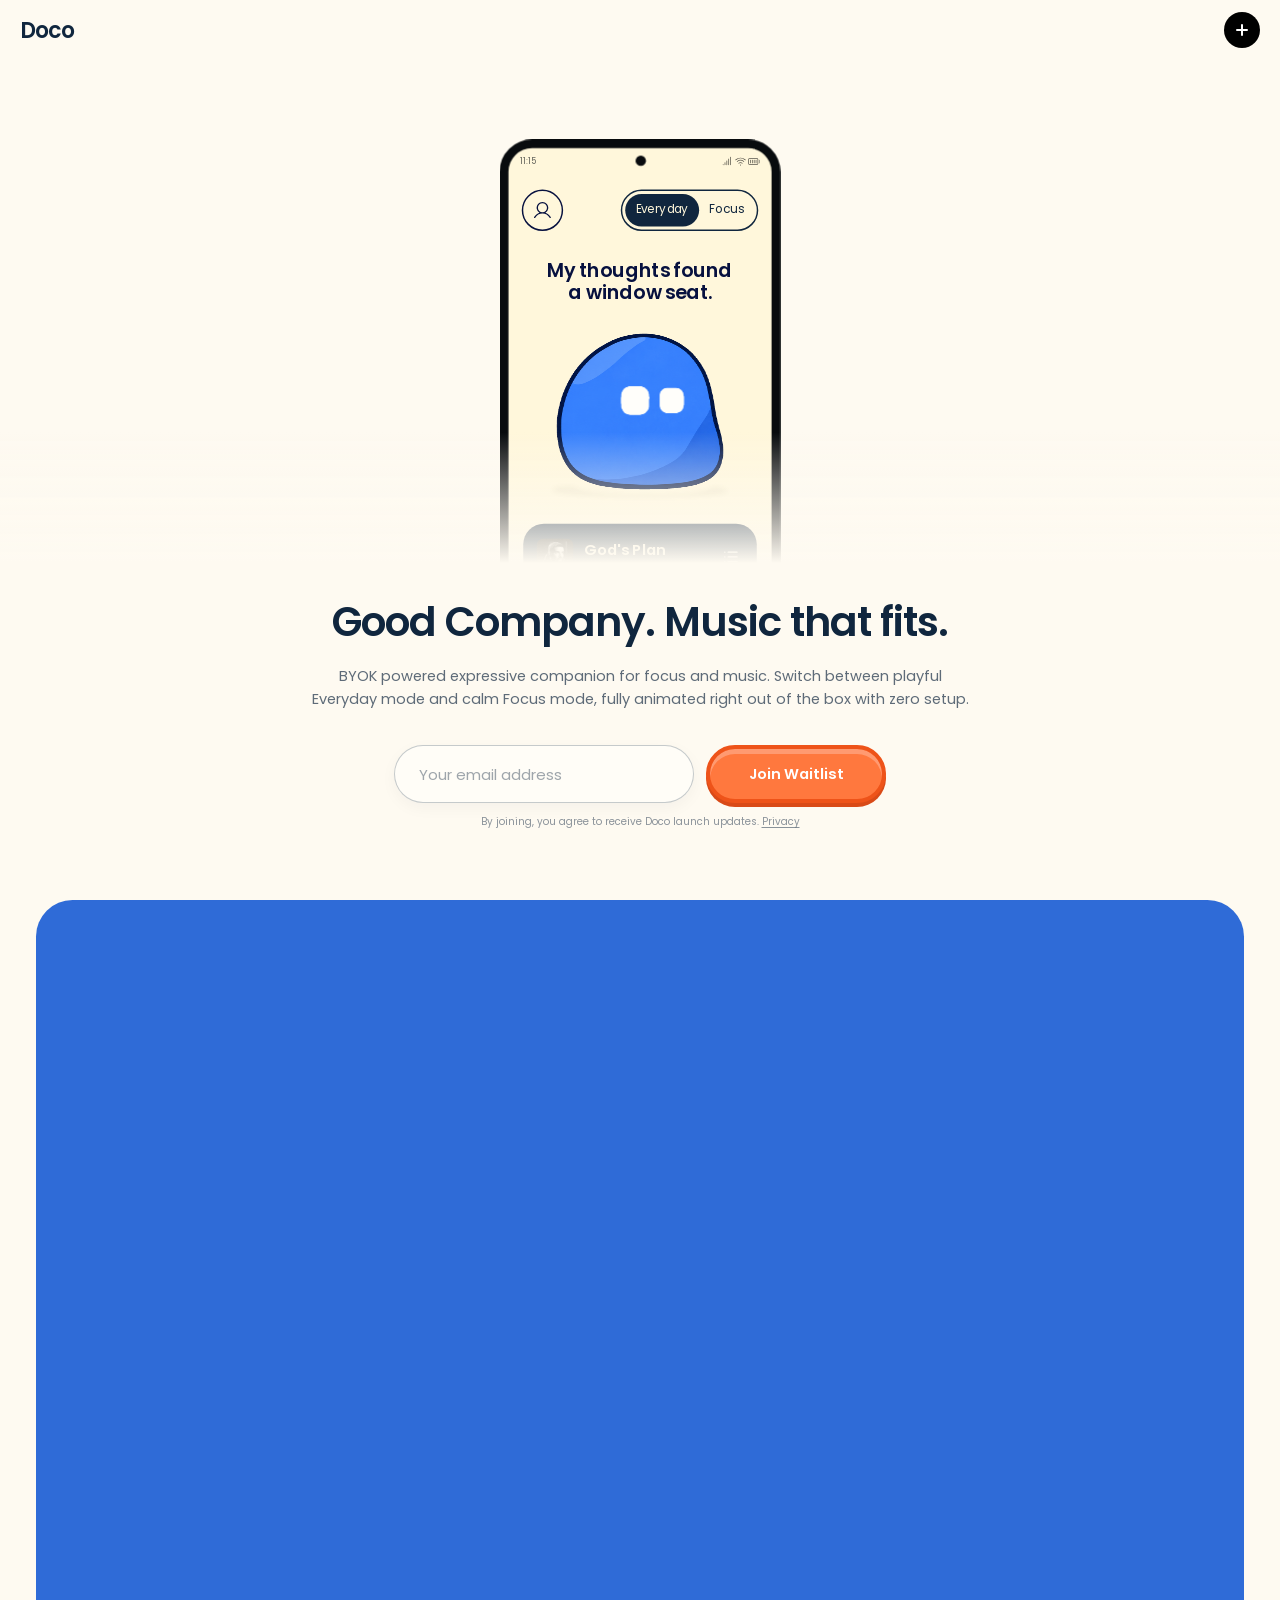
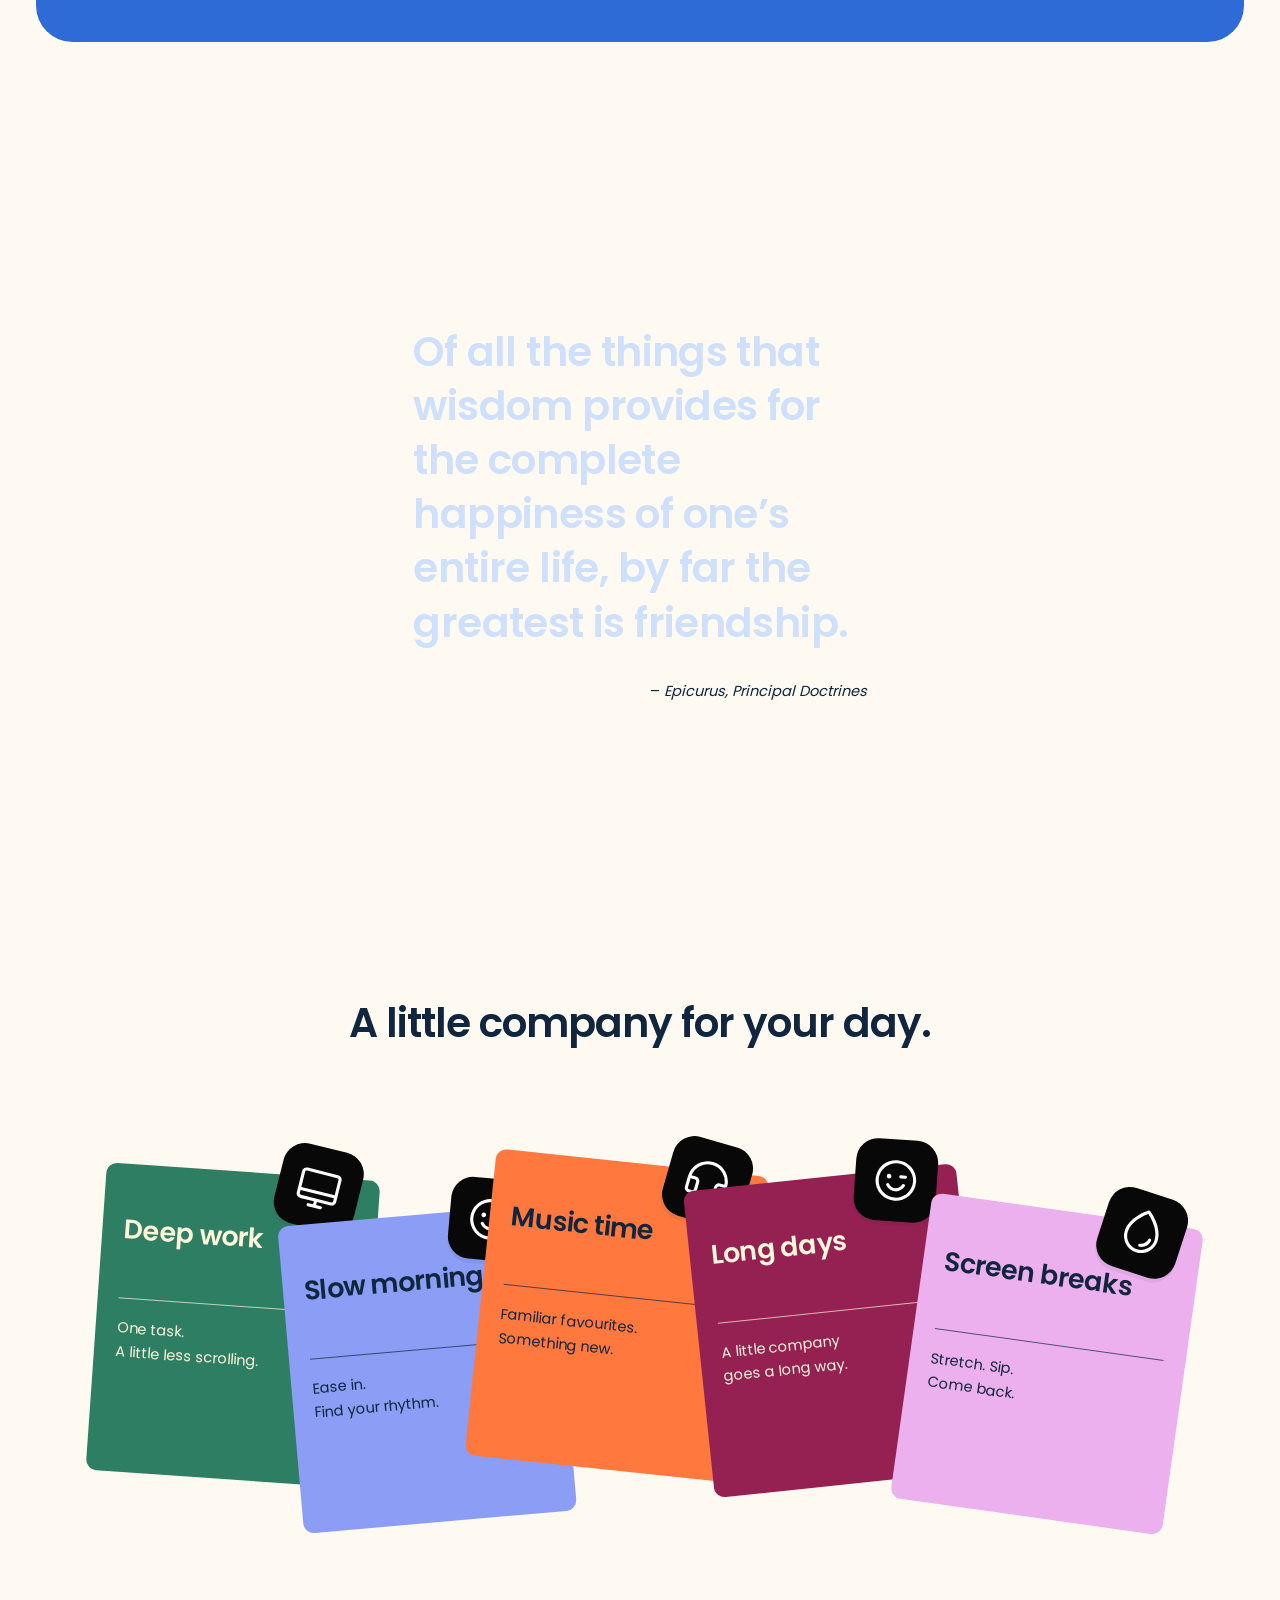
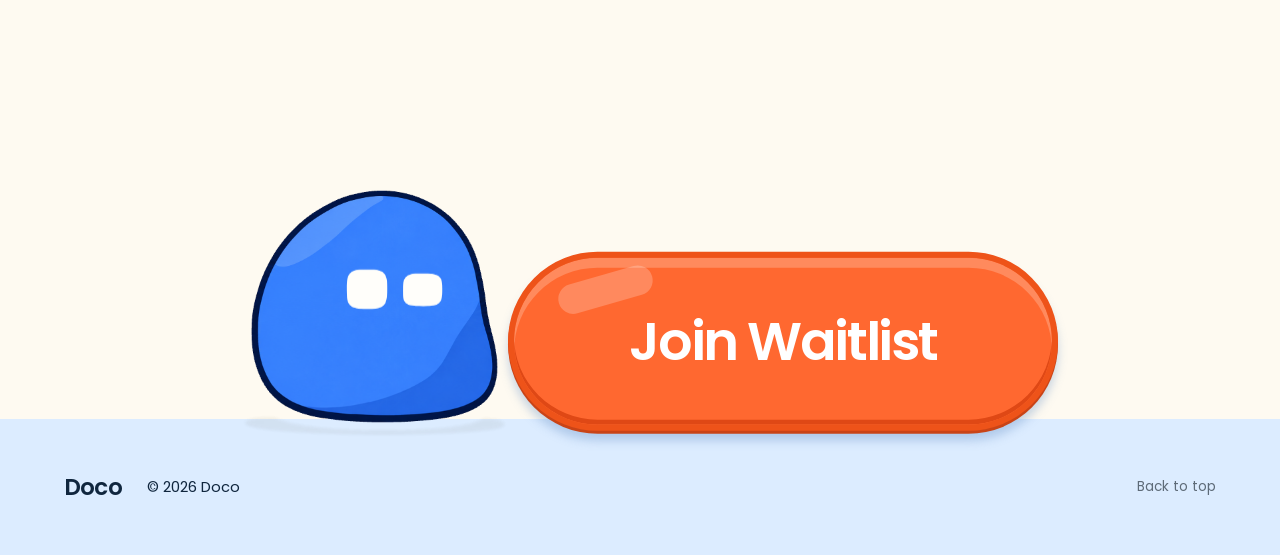
==== commit 98d50506: "Widen mobile hero content" ====
--- a/index.html
+++ b/index.html
@@ -8,14 +8,14 @@
 <meta property="og:type" content="website"><meta property="og:url" content="https://getdoco.app/"><meta property="og:site_name" content="Doco"><meta property="og:title" content="Doco — Good company. Music that fits."><meta property="og:description" content="An expressive companion for focus, music and everyday moments."><meta property="og:image" content="https://getdoco.app/assets/social-preview.png"><meta property="og:image:width" content="1024"><meta property="og:image:height" content="500"><meta property="og:image:alt" content="Doco, a friendly blue companion for focus and music">
 <meta name="twitter:card" content="summary_large_image"><meta name="twitter:title" content="Doco — Good company. Music that fits."><meta name="twitter:description" content="An expressive companion for focus, music and everyday moments."><meta name="twitter:image" content="https://getdoco.app/assets/social-preview.png">
 <meta name="doco-analytics-id" content=""><meta name="doco-waitlist-api" content="https://rdadsnqafiwrjapaobnr.supabase.co/functions/v1/waitlist"><title>Doco — Good company. Music that fits.</title>
-<link rel="icon" href="assets/hero-app-icon.png" type="image/png"><link rel="apple-touch-icon" href="assets/hero-app-icon.png"><link rel="preload" href="assets/poppins-semibold.ttf" as="font" type="font/ttf" crossorigin><link rel="stylesheet" href="site.release-20260925-7.css">
+<link rel="icon" href="assets/hero-app-icon.png" type="image/png"><link rel="apple-touch-icon" href="assets/hero-app-icon.png"><link rel="preload" href="assets/poppins-semibold.ttf" as="font" type="font/ttf" crossorigin><link rel="stylesheet" href="site.release-20260925-8.css">
 </head>
 <body class="is-loading">
 <div class="site-loader" id="site-loader" role="status" aria-live="polite" aria-label="Loading Doco">
 <div class="site-loader-inner" aria-hidden="true"><img class="loader-doco" src="assets/doco-loader.png" alt="" width="245" height="210"><span class="loader-track"><span class="loader-fill" id="loader-fill"></span></span></div>
 <span class="sr-only" id="loader-copy">Loading Doco</span><span class="sr-only" id="loader-percent">8%</span>
 </div>
-<script src="loader.release-20260925-7.js"></script>
+<script src="loader.release-20260925-8.js"></script>
 <header class="site-navigation" id="site-navigation">
 <span class="nav-progressive-blur" aria-hidden="true"><i></i><i></i><i></i><i></i><i></i></span>
 <a class="site-wordmark" href="#hero-demo-flow" data-cursor-label="none">Doco</a>
@@ -139,15 +139,15 @@
 <div><strong id="consent-title">Optional analytics</strong><p>Doco can use anonymous usage data to improve this page. It stays off unless you accept.</p></div>
 <div class="consent-actions"><button type="button" id="consent-reject">No thanks</button><button type="button" id="consent-accept">Accept</button></div>
 </aside>
-<script src="companion-mode.js"></script><script src="oled-face-renderer.js"></script><script src="gallery-robot-profiles.js"></script><script src="gallery-motion-core.js"></script><script src="gallery-robot-director.js"></script><script src="gallery-surface-projection.js"></script><script src="gallery-face-rig.js"></script><script src="gallery-living-motion.js"></script><script src="gallery-performance-catalog.js"></script><script src="gallery-living-director.js"></script><script src="cartoon-core.js"></script><script src="cartoon-renderer.js"></script><script src="gallery-scene-director.js"></script><script src="doco-performance.js"></script><script src="desktop-visits-motion.js"></script><script src="visitor-actor.js"></script><script src="hero-phone-journey.release-20260925-7.js"></script><script src="site.release-20260925-7.js"></script>
+<script src="companion-mode.js"></script><script src="oled-face-renderer.js"></script><script src="gallery-robot-profiles.js"></script><script src="gallery-motion-core.js"></script><script src="gallery-robot-director.js"></script><script src="gallery-surface-projection.js"></script><script src="gallery-face-rig.js"></script><script src="gallery-living-motion.js"></script><script src="gallery-performance-catalog.js"></script><script src="gallery-living-director.js"></script><script src="cartoon-core.js"></script><script src="cartoon-renderer.js"></script><script src="gallery-scene-director.js"></script><script src="doco-performance.js"></script><script src="desktop-visits-motion.js"></script><script src="visitor-actor.js"></script><script src="hero-phone-journey.release-20260925-8.js"></script><script src="site.release-20260925-8.js"></script>
 <script src="quote-reveal.js"></script>
-<script src="cursor.release-20260925-7.js"></script>
+<script src="cursor.release-20260925-8.js"></script>
 <script src="moments.js"></script>
 <script src="doco-knowledge.js"></script>
-<script src="navigation.release-20260925-7.js"></script>
-<script src="interactions.release-20260925-7.js"></script>
+<script src="navigation.release-20260925-8.js"></script>
+<script src="interactions.release-20260925-8.js"></script>
 <script src="footer.js"></script>
 <script src="waitlist.js"></script>
-<script src="film.release-20260925-7.js"></script>
+<script src="film.release-20260925-8.js"></script>
 <script src="privacy.js"></script>
 </body></html>
--- a/site.release-20260925-8.css
+++ b/site.release-20260925-8.css
@@ -0,0 +1,217 @@
+@font-face{font-family:Poppins;src:url('assets/poppins-regular.ttf') format('truetype');font-weight:400;font-display:swap}
+@font-face{font-family:Poppins;src:url('assets/poppins-semibold.ttf') format('truetype');font-weight:600 800;font-display:swap}
+@font-face{font-family:Inter;src:url('assets/cartoon/inter-latin.woff2') format('woff2');font-weight:100 900;font-display:swap}
+:root{--cream:#fff7db;--page:#fefaf1;--navy:#10263e;--blue:#2f6bd7;--orange:#ff783e;--ink:var(--navy);--muted:#5e6b78;--type-heading:clamp(28px,3.18vw,46px);--type-title:clamp(24px,2.1vw,30px);--type-body:clamp(14px,1.14vw,16px);--type-label:clamp(11px,1.14vw,16px);--type-quote:clamp(32px,3.18vw,46px);font-family:Poppins,Arial,sans-serif;background:var(--page);color:var(--ink);font-synthesis:none}
+*{box-sizing:border-box}body{margin:0;overflow-x:clip}body.is-loading{overflow:hidden}main{max-width:1440px;margin:auto;padding-bottom:0}button,a,input{-webkit-tap-highlight-color:transparent}button{font:inherit;cursor:pointer}button:disabled{cursor:wait}button,a{touch-action:manipulation}button:focus-visible,a:focus-visible,input:focus-visible{outline:3px solid var(--orange);outline-offset:4px}button{border:0}img{display:block;max-width:100%}[hidden]{display:none!important}h1,p{margin:0}.sr-only{position:absolute;width:1px;height:1px;overflow:hidden;clip-path:inset(50%);white-space:nowrap}
+.site-loader{position:fixed;z-index:10000;inset:0;display:grid;place-items:center;background:var(--page);opacity:1;visibility:visible;transition:opacity .45s ease,visibility 0s linear .45s}.site-loader.is-leaving{opacity:0;visibility:hidden;pointer-events:none}.site-loader-inner{position:relative;z-index:0;display:flex;flex-direction:column;align-items:center;justify-content:center;gap:30px;transform:translateY(-1.5vh)}.site-loader-inner::before{content:"";position:absolute;z-index:0;top:clamp(154px,13.6vw,195px);width:clamp(166px,14.5vw,210px);height:clamp(10px,.9vw,14px);background:url('assets/cartoon/ground-shadow.png') center/100% 100% no-repeat;filter:blur(1.5px) opacity(.5);mix-blend-mode:multiply;pointer-events:none}.loader-doco{position:relative;z-index:1;display:block;width:clamp(195px,17vw,245px);height:auto;object-fit:contain;animation:loader-breathe 1.4s ease-in-out infinite;transform-origin:50% 88%}.loader-track{position:relative;z-index:1;display:block;width:clamp(154px,13.5vw,194px);height:7px;overflow:hidden;border-radius:999px;background:#e7e1cf}.loader-fill{display:block;width:8%;height:100%;border-radius:inherit;background:var(--orange);transition:width .28s cubic-bezier(.2,.8,.2,1)}@keyframes loader-breathe{0%,100%{transform:translateY(0) scale(1)}50%{transform:translateY(-3px) scale(1.012,.988)}}@media(max-width:600px){.site-loader-inner{gap:24px}.site-loader-inner::before{top:138px;width:150px;height:10px}.loader-doco{width:176px}.loader-track{width:158px;height:6px}}@media(prefers-reduced-motion:reduce){.loader-doco{animation:none}.loader-fill,.site-loader{transition:none}}
+.site-navigation{position:fixed;z-index:9100;isolation:isolate;inset:0 0 auto;display:flex;align-items:center;justify-content:space-between;height:60px;padding:0 20px;border-top:1px solid #10263e;background:transparent;pointer-events:none}.nav-progressive-blur{position:absolute;z-index:-1;inset:0 0 -60px;overflow:hidden;pointer-events:none;opacity:0;transition:opacity .22s ease}.site-navigation.has-scroll-under .nav-progressive-blur,.nav-open .nav-progressive-blur{opacity:1}.nav-progressive-blur i,.nav-progressive-blur::after{position:absolute;inset:0;display:block;pointer-events:none}.nav-progressive-blur i{background:#fefaf10a}.nav-progressive-blur i:nth-child(1){-webkit-backdrop-filter:blur(2px);backdrop-filter:blur(2px);-webkit-mask-image:linear-gradient(to bottom,#000 0,#000 12%,transparent 100%);mask-image:linear-gradient(to bottom,#000 0,#000 12%,transparent 100%)}.nav-progressive-blur i:nth-child(2){-webkit-backdrop-filter:blur(4px);backdrop-filter:blur(4px);-webkit-mask-image:linear-gradient(to bottom,#000 0,#000 16%,transparent 82%);mask-image:linear-gradient(to bottom,#000 0,#000 16%,transparent 82%)}.nav-progressive-blur i:nth-child(3){-webkit-backdrop-filter:blur(8px);backdrop-filter:blur(8px);-webkit-mask-image:linear-gradient(to bottom,#000 0,#000 20%,transparent 64%);mask-image:linear-gradient(to bottom,#000 0,#000 20%,transparent 64%)}.nav-progressive-blur i:nth-child(4){-webkit-backdrop-filter:blur(16px);backdrop-filter:blur(16px);-webkit-mask-image:linear-gradient(to bottom,#000 0,#000 24%,transparent 49%);mask-image:linear-gradient(to bottom,#000 0,#000 24%,transparent 49%)}.nav-progressive-blur i:nth-child(5){-webkit-backdrop-filter:blur(24px);backdrop-filter:blur(24px);-webkit-mask-image:linear-gradient(to bottom,#000 0,#000 28%,transparent 39%);mask-image:linear-gradient(to bottom,#000 0,#000 28%,transparent 39%)}.nav-progressive-blur::after{content:"";background:#fefaf185;-webkit-mask-image:linear-gradient(to bottom,#000 0,#000 20%,transparent 92%);mask-image:linear-gradient(to bottom,#000 0,#000 20%,transparent 92%)}@supports not ((-webkit-backdrop-filter:blur(1px)) or (backdrop-filter:blur(1px))){.nav-progressive-blur i{display:none}.nav-progressive-blur::after{background:#fefaf1ed}}.site-wordmark,.nav-toggle{pointer-events:auto}.site-wordmark{color:var(--navy);font-size:22px;font-weight:600;letter-spacing:-.04em;text-decoration:none}.nav-toggle{width:36px;height:36px;flex:0 0 36px;padding:0;display:flex;align-items:center;justify-content:center;overflow:clip;border-radius:50%;background:#000;box-shadow:none;line-height:0;transition:background-color .2s ease}.nav-toggle img{display:block;width:12px;height:12px;max-width:none;flex:none;transform:rotate(0);transform-origin:50% 50%;transition:transform .45s cubic-bezier(.22,.8,.2,1)}.nav-toggle:hover,.nav-toggle[aria-expanded=true]{background:#000}.nav-toggle[aria-expanded=true] img{transform:rotate(45deg)}.nav-panel{position:fixed;z-index:9000;inset:0;pointer-events:none;visibility:hidden;transition:visibility 0s linear .6s}.nav-dismiss{position:absolute;inset:0;width:100%;height:100%;padding:0;background:#fefaf13d;opacity:0;pointer-events:none;-webkit-backdrop-filter:blur(12px) saturate(.9);backdrop-filter:blur(12px) saturate(.9);transition:opacity .2s ease}.nav-stack{position:absolute;top:76px;right:20px;display:grid;gap:12px}.nav-card{width:150px;height:150px;padding:20px;display:flex;flex-direction:column;align-items:flex-start;justify-content:space-between;border:0;border-radius:16px;background:var(--navy);box-shadow:none;color:var(--cream);text-decoration:none;opacity:0;transform:translateY(-24px);transform-origin:100% 0;pointer-events:none;transition:opacity .32s ease,transform .5s cubic-bezier(.16,1,.3,1),background-color .08s linear}.nav-card small{font:600 11px/1 Inter,sans-serif;letter-spacing:.08em;opacity:.58}.nav-card span{font-size:22px;font-weight:600;letter-spacing:-.045em;line-height:.98;text-align:left}.nav-card:hover,.nav-card:focus-visible{background:var(--blue)}.nav-panel.is-open{visibility:visible;pointer-events:auto;transition-delay:0s}.nav-panel.is-open .nav-dismiss{opacity:1;pointer-events:auto}.nav-panel.is-open .nav-card{opacity:1;transform:translateY(0);pointer-events:auto;transition-delay:calc(100ms + var(--nav-index)*50ms),calc(100ms + var(--nav-index)*50ms),0s}@media(max-width:700px){.site-wordmark{font-size:20px}}@media(max-height:720px){.nav-stack{top:68px;gap:8px}.nav-card{height:min(150px,calc((100vh - 100px)/4));min-height:98px;padding:16px 18px}.nav-card span{font-size:20px}}@media(prefers-reduced-motion:reduce){.nav-progressive-blur,.nav-toggle,.nav-toggle img,.nav-card{transition:none}}
+.hero-demo-flow{position:relative;isolation:isolate}
+#hero-title,#demo-panel,#moments,#desktop-download,#qa-title{scroll-margin-top:88px}
+.hero{position:relative;min-height:clamp(800px,100vh,920px);padding:0 24px clamp(70px,5.5vw,82px);display:flex;align-items:center;justify-content:flex-end;flex-direction:column;text-align:center;overflow:hidden;background:var(--page)}
+.hero::after{content:"";position:absolute;z-index:2;left:0;right:0;bottom:0;height:52%;background:linear-gradient(to bottom,transparent 0,var(--page) 28%,var(--page) 100%);pointer-events:none}
+.hero h1,.hero>.hero-copy,.hero-waitlist-form{position:relative;z-index:3}
+.hero h1{font-size:var(--type-heading);font-weight:600;letter-spacing:-.025em;line-height:1.2;margin-top:0}
+.hero>.hero-copy{width:calc(100% - 48px);max-width:920px;font-size:var(--type-body);line-height:1.6;color:var(--muted);margin-top:clamp(12px,1.4vw,20px);text-wrap:balance}
+.hero-waitlist-form{width:min(100%,492px);margin-top:clamp(23px,2.65vw,38px)}.hero-waitlist-fields{display:grid;grid-template-columns:300px 180px;align-items:stretch;gap:12px}.hero-waitlist-fields input{display:block;width:300px;min-width:0;height:58px;border:1px solid #10263e3d;border-radius:999px;background:#fffdf7;padding:0 24px;color:var(--navy);font:400 15px/1 Poppins,sans-serif;box-shadow:0 5px 16px #10263e0a;transition:border-color .2s,box-shadow .2s}.hero-waitlist-fields input::placeholder{color:#5e6b7899}.hero-waitlist-fields input:hover{border-color:#10263e73}.hero-waitlist-fields input:focus{border-color:var(--blue);box-shadow:0 0 0 4px #2f6bd718}.store-link{margin:0;display:inline-grid;place-items:center;min-width:180px;min-height:58px;padding:0 26px;border:4px solid #ee5319;border-radius:999px;background:var(--orange);box-shadow:inset 0 5px 0 #ff9a71,0 4px 0 #d94a17;color:#fff;text-decoration:none;font-size:var(--type-body);font-weight:600;transition:transform .2s,box-shadow .2s}.store-link:hover{transform:translateY(-3px);box-shadow:inset 0 5px 0 #ff9a71,0 7px 0 #d94a17}.store-link:active{transform:translateY(2px);box-shadow:inset 0 3px 0 #ff9a71,0 2px 0 #d94a17}.store-link:disabled{cursor:default;opacity:.78}.hero-waitlist-form.is-complete .store-link{border-color:#247d10;background:#2a8f13;box-shadow:inset 0 5px 0 #5fbd48,0 4px 0 #1e670c}.waitlist-message{min-height:20px;margin:10px 2px 0;color:var(--muted);font-size:13px;line-height:1.5}.waitlist-message:empty{display:none}.waitlist-privacy{margin:12px auto 0;color:#5e6b78b8;font-size:10px;line-height:1.45}.waitlist-privacy a{color:inherit;text-underline-offset:2px}.waitlist-privacy a:hover{color:var(--navy)}.waitlist-honeypot{position:absolute!important;left:-10000px!important;width:1px!important;height:1px!important;overflow:hidden!important}
+@media(max-width:900px){.hero-waitlist-form{width:min(86vw,300px)}.hero-waitlist-fields{grid-template-columns:1fr}.hero-waitlist-fields input,.hero-waitlist-fields .store-link{width:100%}}
+@media(min-width:601px) and (max-width:900px){.hero{min-height:800px;padding:474px 24px 50px;justify-content:flex-start}.hero::after{height:58%;background:linear-gradient(to bottom,transparent 0,#fefaf13d 8%,#fefaf1cc 16%,#fefaf1f5 24%,var(--page) 30%,var(--page) 100%)}.hero>.hero-copy{max-width:620px}.waitlist-message:empty{display:none}}
+.demo-panel{position:relative;margin:0 clamp(24px,2.85vw,41px);aspect-ratio:830/510;border-radius:clamp(25px,2.85vw,41px);background:var(--blue);overflow:hidden;color:var(--navy)}
+.demo-panel::before{content:"";position:absolute;z-index:3;top:0;left:50%;width:min(100%,clamp(320px,30%,390px));height:min(40%,190px);transform:translateX(-50%);background:linear-gradient(to bottom,rgba(47,107,215,1) 0%,rgba(47,107,215,.82) 34%,rgba(47,107,215,.45) 68%,rgba(47,107,215,0) 100%);opacity:0;transition:opacity .14s ease-out;pointer-events:none}
+.hero-demo-flow[data-entry-veil=true] .demo-panel::before{opacity:1}
+.demo-toolbar{--control-height:clamp(30px,3.42vw,49px);position:absolute;inset:clamp(24px,2.85vw,41px) clamp(24px,2.85vw,41px) auto;display:flex;align-items:center;justify-content:space-between;z-index:4;opacity:0;visibility:hidden;transform:translateY(-8px);pointer-events:none;transition:opacity .22s ease-out,transform .3s cubic-bezier(.2,.8,.2,1),visibility 0s linear .3s}
+.hero-demo-flow[data-journey=docked][data-return-phase=idle] .demo-toolbar{opacity:1;visibility:visible;transform:translateY(0);pointer-events:auto;transition-delay:0s}
+.orientation-switch{display:flex;align-items:center;padding:clamp(2px,.23vw,3.3px);height:var(--control-height);border:1px solid white;border-radius:30px}.orientation-switch button{display:flex;align-items:center;justify-content:center;height:100%;border-radius:25px;background:none;color:white;font-size:var(--type-label);padding:0 clamp(9px,1.025vw,15px);line-height:1;transition:background .2s,color .2s}.orientation-switch button[aria-pressed=true]{background:white;color:var(--navy)}
+.leap-button{display:flex;align-items:center;justify-content:center;gap:clamp(6px,.68vw,10px);height:var(--control-height);padding:0 clamp(12px,1.365vw,20px);background:white;color:var(--navy);border-radius:30px;font-size:var(--type-label);line-height:1;transition:transform .2s,box-shadow .2s}.leap-button img{width:clamp(15px,1.7vw,24.5px);height:auto;flex:none}.leap-button:hover:not(:disabled){transform:translateY(-2px);box-shadow:0 5px 15px #10263e20}.leap-button[aria-busy=true] img{animation:tap .8s ease-in-out infinite}@keyframes tap{50%{transform:translateY(-3px) rotate(-8deg)}}
+.scene{position:absolute;width:830px;height:510px;left:50%;top:50%;transform:translate(-50%,-50%) scale(var(--scene-scale,1));font-family:Inter,Arial,sans-serif;transform-origin:center;transition:transform .85s cubic-bezier(.22,.8,.2,1)}
+.phone-device{position:absolute;left:var(--phone-x,50%);top:var(--phone-y,300px);width:190px;height:396px;transform:translate(-50%,-50%) rotate(var(--phone-rotate,0deg)) scale(var(--phone-scale,1));transform-origin:center;z-index:1;pointer-events:none;visibility:hidden;will-change:left,top}
+.hero-demo-flow[data-layout-ready=true][data-character-ready=true] .phone-device{visibility:visible}
+.phone-device[data-journey=moving]{will-change:left,top,transform}
+.phone-device[data-journey=docked]{pointer-events:auto;transition:left .85s cubic-bezier(.22,.8,.2,1),top .85s cubic-bezier(.22,.8,.2,1),transform .85s cubic-bezier(.22,.8,.2,1)}
+.device-screen{position:relative;overflow:hidden;background:var(--cream)}.phone-screen{width:190px;height:396px;border:6px solid #080b0e;border-radius:22px;color:#07113f}
+.phone-topbar{position:absolute;inset:5px 8px auto;display:flex;justify-content:space-between;font-size:6px;color:#64645c;height:10px}.phone-topbar>div{display:flex;gap:1px}.phone-topbar img{width:8px;height:8px;opacity:.65}.camera-cutout{position:absolute;top:5px;left:calc(50% - 3.5px);width:7px;height:7px;border-radius:50%;background:#080b0e}
+.phone-toolbar{position:absolute;top:28px;left:9px;right:9px;display:flex;justify-content:space-between;align-items:center}.profile-button{display:grid;place-items:center;width:28px;height:28px;background:transparent;border:1px solid #07113f;border-radius:50%;padding:6px}.profile-button img{width:100%}.mode-switch{display:flex;border:1px solid var(--navy);padding:2px;border-radius:30px}.mode-switch button{font-size:8px;line-height:1.4;background:transparent;color:var(--navy);padding:5px 7px;border-radius:22px}.mode-switch button[aria-pressed=true]{background:var(--navy);color:var(--cream)}
+#phone-prompt{position:absolute;top:76px;left:10px;right:10px;text-align:center;font-size:13px;font-weight:800;line-height:1.12;letter-spacing:-.04em}
+.blob-stage{position:relative;aspect-ratio:390/334;background:transparent;border:0;padding:0;touch-action:none;cursor:grab}.blob-stage:active{cursor:grabbing}.phone-blob{position:absolute;top:117px;left:19px;width:140px}.blob-fallback{width:100%;height:100%;object-fit:contain}.is-ready .blob-fallback{display:none}
+.cartoon-character{position:relative;width:100%;height:100%;transform-origin:center bottom}.cartoon-art{position:absolute;inset:0;will-change:transform}.cartoon-art canvas{position:absolute;inset:0;width:100%;height:100%}.cartoon-shadow{position:absolute;width:86%;left:7%;bottom:0;height:7%;object-fit:fill;transform-origin:center;filter:blur(1.5px) opacity(.5);mix-blend-mode:multiply}
+.demo-music{position:absolute;left:10px;right:10px;bottom:19px;height:111px;border-radius:14px;padding:10px 9px;background:var(--navy);color:var(--cream)}
+.track-heading{display:flex;align-items:center;gap:7px}.album-art{width:25px;height:25px;border-radius:5px;object-fit:cover}.track-heading>div{flex:1;min-width:0}.track-heading strong{display:block;font-size:10px;letter-spacing:-.025em;line-height:1.4;white-space:nowrap;overflow:hidden;text-overflow:ellipsis}.track-heading span{display:block;font-size:6px;line-height:1.5;opacity:.85}.track-heading button{padding:3px;background:transparent}.track-heading button img{width:11px;height:11px}
+.music-note{font-size:5.6px;white-space:nowrap;overflow:hidden;margin-top:3px;opacity:.7}.track-times{display:flex;justify-content:space-between;font-size:6px;margin-top:4px}.progress{appearance:none;display:block;width:100%;height:2px;border:0;border-radius:3px;margin:5px 0;background:#526177;cursor:pointer}.progress::-webkit-slider-thumb{appearance:none;width:3px;height:3px;background:var(--cream);border-radius:50%}.playback-controls{display:flex;align-items:center;justify-content:center;gap:17px;margin-top:9px}.playback-controls button{padding:4px;background:transparent;border-radius:6px}.playback-controls img{width:11px;height:11px}.playback-controls .play-button{width:27px;height:27px;display:grid;place-items:center;background:var(--orange);border-radius:8px}.play-button img{width:15px;height:15px}.phone-homebar{position:absolute;bottom:4px;left:calc(50% - 31px);width:62px;height:2px;border-radius:3px;background:#aaa78f}
+.upcoming{position:absolute;inset:0;background:var(--navy);border-radius:14px;padding:10px;display:flex;flex-direction:column;justify-content:space-evenly;z-index:3}.upcoming button{background:transparent;color:var(--cream);text-align:left;font-size:9px;padding:5px}.upcoming small{display:block;font-size:6px;opacity:.7;margin-top:2px}
+.track-heading button img{filter:brightness(0) invert(1)}
+.computer-device{position:absolute;left:105px;top:115px;width:450px;height:300px;transform:translateX(-720px);pointer-events:none;transition:transform .85s cubic-bezier(.22,.8,.2,1),left .85s cubic-bezier(.22,.8,.2,1),top .85s cubic-bezier(.22,.8,.2,1);will-change:transform}.computer-screen{width:450px;height:273px;border:5px solid #080b0e;border-radius:15px}.computer-base{height:21px;margin-top:4px;background:#080b0e;border-radius:14px 14px 7px 7px}.desktop-icons{position:absolute;left:15px;top:14px;display:grid;gap:10px}.desktop-icons img{width:23px;height:23px}.computer-blob{position:absolute;width:148px;right:27px;bottom:18px}.demo-thought{position:absolute;width:214px;right:5px;bottom:155px;padding:18px 22px;min-height:71px;display:grid;place-items:center;font-size:12px;text-align:center;z-index:2}.demo-thought>img{position:absolute;inset:0;width:100%;height:100%}.demo-thought>span{position:relative}
+.demo-panel[data-desktop=true] .computer-device{transform:translateX(0);pointer-events:auto}
+.hero-demo-flow[data-layout=landscape] .phone-device{--phone-rotate:90deg}
+.hero-demo-flow[data-layout=landscape] .phone-content{width:384px;height:178px;transform:translate(-50%,-50%) rotate(-90deg)}
+.hero-demo-flow[data-layout=landscape] .phone-topbar{height:0;overflow:hidden}
+.hero-demo-flow[data-layout=landscape] .phone-toolbar{top:9px;left:10px;right:167px}
+.hero-demo-flow[data-layout=landscape] #phone-prompt{top:13px;left:241px;right:15px}
+.hero-demo-flow[data-layout=landscape] .phone-blob{top:53px;left:232px}
+.hero-demo-flow[data-layout=landscape] .demo-music{left:10px;right:auto;width:207px;bottom:16px;height:108px}
+.hero-demo-flow[data-layout=landscape] .music-note{height:0;overflow:hidden;margin:0}
+.hero-demo-flow[data-layout=landscape] .track-times{margin-top:13px}
+.hero-demo-flow[data-layout=landscape] .phone-homebar{left:calc(50% - 36px);width:72px}
+.hero-demo-flow[data-layout=landscape] .playback-controls{margin-top:8px}
+.demo-panel[data-desktop=false][data-layout=landscape] .computer-device{left:75px;top:145px;transform:translateX(-720px) scale(.85);transform-origin:top left}
+.demo-panel[data-desktop=true][data-layout=landscape] .computer-device{left:75px;top:145px;transform:translateX(0) scale(.85);transform-origin:top left}
+.phone-content{position:absolute;left:50%;top:50%;width:178px;height:384px;transform:translate(-50%,-50%) rotate(0deg);transform-origin:center;transition:width .85s cubic-bezier(.22,.8,.2,1),height .85s cubic-bezier(.22,.8,.2,1),transform .85s cubic-bezier(.22,.8,.2,1)}
+.camera-cutout{z-index:3}
+.phone-toolbar,#phone-prompt,.phone-blob,.demo-music,.phone-homebar{transition:top .85s cubic-bezier(.22,.8,.2,1),left .85s cubic-bezier(.22,.8,.2,1),right .85s cubic-bezier(.22,.8,.2,1),bottom .85s cubic-bezier(.22,.8,.2,1),width .85s cubic-bezier(.22,.8,.2,1),height .85s cubic-bezier(.22,.8,.2,1)}
+.demo-music{width:158px}
+.phone-topbar{transition:height .85s cubic-bezier(.22,.8,.2,1)}
+@media(max-width:600px){.hero-demo-flow{padding-top:28px}.hero{min-height:clamp(707px,calc(400px + 101vw),900px);padding:clamp(379px,calc(230px + 49vw),474px) 20px 24px;justify-content:flex-start}.hero::after{height:60%;background:linear-gradient(to bottom,transparent 0,#fefaf13d 7%,#fefaf1cc 14%,#fefaf1f5 18%,var(--page) 21%,var(--page) 100%)}.hero h1{max-width:370px;padding:0;font-size:clamp(29.5px,7.3vw,36px);line-height:1.29}.hero>.hero-copy{width:calc(100% + 16px);max-width:280px;margin-top:14px;font-size:clamp(12.25px,3.25vw,16px);line-height:1.4;text-wrap:pretty}.hero-waitlist-form{width:min(75vw,300px);margin-top:34px}.hero-waitlist-fields{grid-template-columns:1fr;gap:10px}.hero-waitlist-fields input{height:44px;padding:0 18px;font-size:12px}.hero-waitlist-fields .store-link{width:100%;min-height:47px;padding:0 18px;font-size:12px}.waitlist-message:empty{display:none}.demo-panel{margin:0 14px;min-height:430px;aspect-ratio:auto;border-radius:24px}.demo-toolbar{--control-height:40px;inset:18px 16px auto}.orientation-switch button{font-size:11px;padding:0 10px}.leap-button{font-size:11px;padding:0 13px}.scene{top:54%}.demo-panel[data-desktop=false][data-layout=portrait] .scene{transform:translate(-50%,-50%) scale(var(--portrait-scale,.84))}.demo-panel[data-desktop=false][data-layout=landscape] .scene{transform:translate(-50%,-50%) scale(var(--landscape-scale,.83))}}
+@media(max-width:600px) and (max-height:760px){.hero{min-height:100svh;padding:min(350px,48svh) 20px max(10px,env(safe-area-inset-bottom))}.hero::after{height:64%;background:linear-gradient(to bottom,transparent 0,#fefaf166 9%,#fefaf1e8 18%,var(--page) 27%,var(--page) 100%)}.hero>.hero-copy{margin-top:10px;line-height:1.36}.hero-waitlist-form{margin-top:18px}.hero-waitlist-fields{gap:8px}.waitlist-privacy{margin-top:8px;font-size:9px}}
+@media(prefers-reduced-motion:reduce){*,*::before,*::after{animation:none!important;transition:none!important}.app-brand:hover img,.store-link:hover,.leap-button:hover{transform:none}}
+.quote-section{min-height:100vh;padding:clamp(76px,8vw,116px) 24px clamp(48px,4.5vw,66px);display:grid;place-items:center}
+.quote-figure{width:35.4vw;max-width:510px;margin:0 auto}
+.quote-figure blockquote{margin:0;color:var(--blue);font-size:var(--type-quote);font-weight:600;line-height:1.33;letter-spacing:-.015em}
+.quote-word{transition:color 90ms linear}
+.quote-figure figcaption{margin-top:clamp(24px,2.4vw,35px);text-align:right;white-space:nowrap;font-size:var(--type-body);line-height:1.6;font-weight:400;color:var(--ink)}
+.quote-figure cite{font-style:italic;font-synthesis:style}
+.context-cursor{position:fixed;top:0;left:0;z-index:9500;pointer-events:none;user-select:none;visibility:hidden;contain:layout style;will-change:transform}
+button,a{user-select:none}
+.context-cursor.is-visible{visibility:visible}
+.context-cursor-tag{display:block;width:max-content;padding:7px 10px 6px;background:var(--cream);color:var(--navy);border:1px solid var(--navy);border-radius:24px 24px 24px 0;font-family:Poppins,Arial,sans-serif;font-size:12px;font-weight:600;line-height:1.2;white-space:nowrap;box-shadow:0 3px 8px #10263e14;opacity:0;transform:rotate(var(--cursor-tilt,0deg)) scale(.65);transform-origin:left bottom;transition:opacity .12s,scale .18s,transform .24s cubic-bezier(.34,1.56,.64,1)}
+.context-cursor.is-visible .context-cursor-tag{opacity:1;transform:rotate(var(--cursor-tilt,0deg)) scale(1)}
+.context-cursor.is-pressed .context-cursor-tag{scale:.9}
+@media(hover:hover) and (pointer:fine) and (prefers-reduced-motion:no-preference){
+ html.cursor-enabled,html.cursor-enabled body{cursor:url('assets/cursor-default.svg') 2 0,auto}
+ .cursor-enabled button:not(:disabled),.cursor-enabled a[href]{cursor:url('assets/cursor-pointer.svg') 12 0,pointer}
+ .cursor-enabled .blob-stage{cursor:grab}.cursor-enabled .blob-stage:active{cursor:grabbing}
+ .cursor-enabled button:disabled{cursor:wait}
+ .cursor-enabled :is(h1,h2,h3,p,blockquote,cite,.app-brand>span){cursor:url('assets/cursor-text.svg') 9 19,text}
+}
+.phone-screen button:disabled,.phone-screen input:disabled{opacity:1;cursor:inherit}
+@media(hover:none),(pointer:coarse),(prefers-reduced-motion:reduce){.context-cursor{display:none}}
+@media(max-width:600px){.quote-section{padding:72px 30px 44px}.quote-figure{width:100%;max-width:340px}.quote-figure blockquote{font-size:32px;line-height:1.33}.quote-figure figcaption{font-size:var(--type-body);margin-top:28px}}
+.desktop-icons img{width:32px;height:32px;object-fit:contain;image-rendering:pixelated}
+@media(max-width:600px){.leap-button span{white-space:nowrap}}
+@media(max-width:360px){.demo-toolbar{inset:18px 12px auto}.orientation-switch button{font-size:10px;padding:0 8px}.leap-button{font-size:10px;padding:0 10px;gap:5px}}
+.moments-section{padding:clamp(50px,4.5vw,66px) 0 clamp(70px,6.5vw,94px);overflow:visible;scroll-margin-top:30px;color:var(--navy)}
+.moments-section>h2{text-align:center;margin:0 24px;font-size:var(--type-heading);font-weight:600;line-height:1.2;letter-spacing:-.025em}
+.moments-deck{--card-width:clamp(210px,24vw,310px);--card-step:clamp(125px,16vw,210px);position:relative;max-width:1320px;margin:120px auto 0;height:520px}
+.moment-card{position:absolute;left:calc(50% - var(--card-width)/2 + (var(--i) - 2)*var(--card-step));top:var(--drop);width:var(--card-width);min-height:365px;padding:78px 30px 35px;border-radius:15px;text-align:left;color:var(--navy);transform:translateX(var(--fan-shift,0px)) rotate(var(--turn));transition:transform .65s cubic-bezier(.22,.8,.2,1),box-shadow .45s;transform-origin:center 70%;z-index:1;display:flex;flex-direction:column;box-shadow:0 3px 0 #10263e08}
+.moment-work{background:#2e7e64;color:var(--cream)}.moment-morning{background:#8b9df5}.moment-music{background:var(--orange)}.moment-company{background:#942151;color:var(--cream)}.moment-break{background:#edb0ef}
+.moment-title{font-size:var(--type-title);font-weight:600;line-height:1.2;letter-spacing:-.025em;min-height:2.4em}
+.moment-divider{display:block;width:100%;height:1px;background:currentColor;margin:20px 0 24px;opacity:.7}
+.moment-copy{font-size:var(--type-body);line-height:1.6;letter-spacing:0}
+.moment-icon{position:absolute;top:-40px;right:28px;width:82px;height:82px;padding:16px;border-radius:22px;background:var(--cream);transform:rotate(10deg);box-shadow:0 4px 0 #10263e10;transition:transform .65s cubic-bezier(.22,.8,.2,1)}
+.moment-card.is-active{transform:translateX(0) translateY(calc(40px - var(--drop))) rotate(0deg);z-index:10;box-shadow:0 3px 0 #10263e08}
+@media(max-width:900px){.moments-deck{--card-width:250px;--card-step:110px}.moment-title{font-size:var(--type-title)}.moment-copy{font-size:var(--type-body)}}
+@media(max-width:700px){.moments-section{padding:48px 0 64px}.moments-section>h2{max-width:400px;margin:auto;padding:0 24px}.moments-deck{display:flex;flex-direction:column;align-items:center;gap:clamp(44px,12vw,60px);overflow:visible;max-width:none;margin-top:42px;height:auto;padding:65px 24px 120px}.moment-card{position:sticky;left:auto;top:clamp(96px,25vw,128px);flex:0 0 auto;width:min(82vw,344px);height:clamp(210px,58vw,240px);min-height:0;padding:0;aspect-ratio:auto;transform:rotate(var(--tilt));z-index:calc(var(--i) + 1)}.moment-card.is-active{transform:rotate(0deg) translateY(-8px)}.moment-icon{width:70px;height:70px;top:-30px;right:24px;padding:14px}.moment-title{font-size:var(--type-title);min-height:0}.moment-divider{margin:14px 0 12px}.moment-copy{font-size:var(--type-body);line-height:1.45}}
+@media(prefers-reduced-motion:reduce){.moment-card,.moment-icon{transition:none}.moment-card.is-active{transform:translateX(0)}.moment-card.is-active .moment-icon{transform:none}.moments-deck{scroll-behavior:auto}}
+.moment-icon{display:block;background:#080808}
+.moment-icon img{width:100%;height:100%;filter:brightness(0) invert(1)}
+.desktop-download{padding:clamp(68px,8vw,116px) clamp(14px,2.85vw,41px) clamp(42px,5.5vw,80px);scroll-margin-top:24px;overflow:visible}
+.desktop-download-card{position:relative;display:grid;grid-template-columns:minmax(300px,.82fr) minmax(420px,1.18fr);grid-template-rows:auto auto;column-gap:clamp(24px,4vw,58px);align-content:center;align-items:center;min-height:clamp(430px,38vw,548px);padding:clamp(46px,5.4vw,78px);border-radius:clamp(25px,2.85vw,41px);background:var(--blue);overflow:hidden}
+.desktop-download-copy{position:relative;z-index:2;grid-column:1;grid-row:1;max-width:430px;color:white}.desktop-kicker{display:inline-flex;align-items:center;gap:9px;padding:9px 14px;border-radius:999px;background:var(--cream);color:var(--navy);font-size:var(--type-label);font-weight:600}.desktop-kicker img{width:20px}.desktop-download h2{margin:clamp(22px,2.2vw,32px) 0 0;color:white;font-size:var(--type-heading);font-weight:600;line-height:1.2;letter-spacing:-.025em}.desktop-download-copy>p{margin-top:12px;color:#fff;font-size:var(--type-body);line-height:1.6}.desktop-download-button{position:relative;z-index:2;grid-column:1;grid-row:2;justify-self:start;display:inline-grid;place-items:center;min-height:58px;margin-top:clamp(27px,2.6vw,38px);padding:0 24px;border:4px solid #ee5319;border-radius:999px;background:var(--orange);box-shadow:inset 0 5px 0 #ff9a71,0 4px 0 #d94a17;color:#fff;text-decoration:none;font-size:var(--type-body);font-weight:600;transition:transform .25s cubic-bezier(.2,.8,.2,1),box-shadow .25s}.desktop-download-button:hover{transform:translateY(-3px);box-shadow:inset 0 5px 0 #ff9a71,0 7px 0 #d94a17}.desktop-download-button:active{transform:translateY(2px);box-shadow:inset 0 3px 0 #ff9a71,0 2px 0 #d94a17}
+.desktop-pair{position:relative;grid-column:2;grid-row:1/span 2;min-width:0;min-height:330px;display:flex;align-items:center;justify-content:center}.pair-device{position:relative;flex:none;display:flex;flex-direction:column;align-items:center;justify-content:center;gap:16px;background:var(--cream);color:var(--navy);font-size:var(--type-label);font-weight:600;box-shadow:0 18px 40px #10263e24;transition:transform .55s cubic-bezier(.16,1,.3,1)}.pair-phone{z-index:2;width:clamp(135px,13vw,184px);height:clamp(205px,19vw,270px);border:6px solid var(--navy);border-radius:30px;transform:translateX(18px) rotate(-5deg)}.pair-phone>img{width:clamp(68px,7vw,94px)}.pair-phone-signal{filter:brightness(0) saturate(100%) invert(13%) sepia(28%) saturate(1182%) hue-rotate(168deg) brightness(91%) contrast(94%)}.pair-pc{z-index:1;width:clamp(270px,25vw,360px);height:clamp(185px,17vw,245px);border:6px solid var(--navy);border-radius:22px;transform:translateX(-18px) rotate(3deg)}.pair-screen{position:relative;width:83%;height:63%;border:3px solid var(--navy);border-radius:10px;background:var(--cream)}.pair-screen::after{content:'';position:absolute;left:38%;right:38%;bottom:-14px;height:14px;background:var(--navy);border-radius:0 0 8px 8px}.pair-icons{position:absolute;left:12px;top:12px;display:grid;gap:7px}.pair-icons img{width:23px;height:23px;image-rendering:pixelated}.pair-signal{position:relative;z-index:4;display:grid;place-items:center;flex:none;width:64px;height:64px;margin:0 -14px;border:5px solid var(--navy);border-radius:50%;background:var(--cream);box-shadow:0 10px 25px #10263e26;transition:transform .55s cubic-bezier(.16,1,.3,1)}.pair-signal img{width:32px}.desktop-download-card:hover .pair-phone{transform:translateX(28px) rotate(-2deg)}.desktop-download-card:hover .pair-pc{transform:translateX(-28px) rotate(1deg)}.desktop-download-card:hover .pair-signal{transform:rotate(-8deg) scale(1.08)}
+@media(max-width:900px){.desktop-download-card{grid-template-columns:1fr;grid-template-rows:auto auto auto;gap:0;padding:48px 28px}.desktop-download-copy{grid-column:1;grid-row:1;max-width:none;text-align:center}.desktop-kicker{margin:auto}.desktop-pair{grid-column:1;grid-row:2;min-height:260px;margin-top:28px}.desktop-download-button{grid-column:1;grid-row:3;justify-self:center;margin-top:28px}.pair-phone{width:140px;height:210px}.pair-pc{width:278px;height:190px}}
+@media(max-width:600px){.desktop-download{padding:54px 14px 34px}.desktop-download-card{min-height:0;padding:30px 18px 23px;border-radius:24px}.desktop-download h2{margin-top:16px}.desktop-download-copy>p{margin-top:8px;line-height:1.45}.desktop-pair{min-height:180px;margin-top:17px}.desktop-download-button{width:100%;min-height:54px;margin-top:17px;padding:0 20px}.pair-device{gap:8px;font-size:11px}.pair-phone{width:92px;height:136px;border-width:4px;border-radius:19px;transform:translateX(11px) rotate(-5deg)}.pair-phone>img{width:50px}.pair-pc{width:178px;height:124px;border-width:4px;border-radius:15px;transform:translateX(-11px) rotate(3deg)}.pair-screen{border-width:2px}.pair-screen::after{bottom:-10px;height:10px}.pair-icons{left:7px;top:7px;gap:3px}.pair-icons img{width:15px;height:15px}.pair-signal{width:44px;height:44px;margin:0 -10px;border-width:4px}.pair-signal img{width:21px}.desktop-download-card:hover .pair-phone{transform:translateX(14px) rotate(-2deg)}.desktop-download-card:hover .pair-pc{transform:translateX(-14px) rotate(1deg)}}
+@media(max-width:380px){.desktop-download-card{padding-inline:16px}.desktop-pair{min-height:168px}.pair-phone{width:86px;height:128px}.pair-phone>img{width:46px}.pair-pc{width:164px;height:116px}.pair-signal{width:42px;height:42px}.desktop-download-button{width:100%}}
+@media(prefers-reduced-motion:reduce){.desktop-download-button,.pair-device,.pair-signal{transition:none}.desktop-download-card:hover .pair-phone{transform:translateX(18px) rotate(-5deg)}.desktop-download-card:hover .pair-pc{transform:translateX(-18px) rotate(3deg)}.desktop-download-card:hover .pair-signal{transform:none}}
+.quote-section,.desktop-download,.qa-section,.film-section,.site-footer{content-visibility:auto;contain-intrinsic-size:auto 780px}
+html{scroll-behavior:smooth}
+.demo-music .track-times{margin-top:10px;font-variant-numeric:tabular-nums}
+.demo-music .progress{--progress:38.38%;height:10px;margin:2px 0 0;padding:0;background:transparent;cursor:inherit}
+.progress::-webkit-slider-runnable-track{height:3px;border-radius:3px;background:linear-gradient(to right,var(--cream) 0 var(--progress),#3b5168 var(--progress) 100%)}
+.progress::-webkit-slider-thumb{width:5px;height:5px;margin-top:-1px;box-shadow:0 0 0 1px #10263e33}
+.progress::-moz-range-track{height:3px;border-radius:3px;background:#3b5168}
+.progress::-moz-range-progress{height:3px;border-radius:3px;background:var(--cream)}
+.progress::-moz-range-thumb{width:5px;height:5px;border:0;border-radius:50%;background:var(--cream)}
+.demo-music .playback-controls{margin-top:6px}
+.moments-deck{--card-width:25.163%;--card-step:calc(var(--card-width) * .74375);width:85%;max-width:none;margin-top:140px;height:calc(min(85vw,1224px) * .2831 + 110px)}
+.moment-card{--offset-x:0%;--offset-y:-5.4%;--tilt:4deg;top:0;min-height:0;height:auto;aspect-ratio:8/9;padding:0;border-radius:0;background:transparent;box-shadow:none;transform:translate(var(--offset-x),var(--offset-y)) rotate(var(--tilt));transform-origin:center;transition:transform .65s cubic-bezier(.22,.8,.2,1);overflow:visible}
+.moment-card:nth-child(2){--offset-x:-3.2%;--offset-y:8.6%;--tilt:-5deg}
+.moment-card:nth-child(3){--offset-x:-8.4%;--offset-y:-8.5%;--tilt:6deg}
+.moment-card:nth-child(4){--offset-x:-3.2%;--offset-y:-3.7%;--tilt:-6deg}
+.moment-card:nth-child(5){--offset-y:7.1%;--tilt:8deg}
+.moment-surface{display:flex;flex-direction:column;width:100%;height:100%;padding:18.18% 7.79% 7.79%;border-radius:clamp(8px,.833vw,12px);text-align:left;transform:translateX(var(--fan-shift,0%));transition:transform .65s cubic-bezier(.22,.8,.2,1)}
+.moment-work .moment-surface{background:#2e7e64}.moment-morning .moment-surface{background:#8b9df5}.moment-music .moment-surface{background:var(--orange)}.moment-company .moment-surface{background:#942151}.moment-break .moment-surface{background:#edb0ef}
+.moment-title{font-size:var(--type-title);min-height:2.4em}
+.moment-divider{margin:20px 0 18px}
+.moment-card.is-active{transform:translate(0,0) rotate(0deg) scale(1.1);box-shadow:none}
+.moment-card.is-active .moment-surface{transform:translateX(0)}
+.moment-icon{width:clamp(60px,6.4vw,82px);height:clamp(60px,6.4vw,82px);top:-30px;right:20px}
+@media(min-width:701px) and (max-width:1050px){.moment-surface{padding:16% 7% 7%}.moment-title{min-height:2.3em;font-size:clamp(18px,2.3vw,24px);line-height:1.15}.moment-divider{margin:clamp(10px,1.3vw,14px) 0}.moment-copy{font-size:clamp(12px,1.45vw,14px);line-height:1.35}}
+@media(max-width:700px){.moments-deck{width:100%;max-width:none;margin-top:42px;height:auto}.moment-card{position:sticky;top:clamp(96px,25vw,128px);height:clamp(210px,58vw,240px);aspect-ratio:auto;min-height:0;padding:0}.moment-surface{min-height:0;height:100%;padding:44px 24px 18px;transform:none;border-radius:15px}.moment-icon{width:70px;height:70px;right:24px}.moment-title{font-size:var(--type-title);min-height:0}.moment-divider{margin:14px 0 12px}.moment-copy{line-height:1.45}}
+@media(prefers-reduced-motion:reduce){.moment-surface{transition:none}.moment-card.is-active{transform:none}}
+@media(prefers-reduced-motion:reduce){html{scroll-behavior:auto}}
+.qa-section{max-width:880px;margin:auto;padding:clamp(60px,5vw,72px) 32px clamp(88px,8vw,116px);scroll-margin-top:32px}
+.qa-section>h2{margin:0 0 48px;text-align:center;font-size:var(--type-heading);font-weight:600;line-height:1.2;letter-spacing:-.025em;color:var(--navy)}
+.qa-list{border-top:1px solid #10263e26}
+.qa-list details{border-bottom:1px solid #10263e26}
+.qa-list summary{display:flex;align-items:center;justify-content:space-between;gap:24px;padding:24px 0;list-style:none;cursor:pointer;font-size:clamp(16px,1.4vw,20px);font-weight:600;line-height:1.5;color:var(--navy);transition:color .2s}
+.qa-list summary::-webkit-details-marker{display:none}
+.qa-list summary::after{content:'+';flex:none;width:24px;text-align:center;font-size:24px;font-weight:400;line-height:1}
+.qa-list details[open]>summary::after{content:'−'}
+.qa-list details[data-expanded=false]>summary::after{content:'+'}
+html.smooth-wheel{scroll-behavior:auto!important}
+.qa-list summary:hover{color:var(--blue)}
+.qa-list summary:focus-visible{outline:3px solid var(--orange);outline-offset:5px;border-radius:4px}
+.qa-list p{max-width:660px;padding:0 38px 24px 0;font-size:var(--type-body);line-height:1.7;color:var(--muted)}
+.visually-hidden{position:absolute!important;width:1px!important;height:1px!important;padding:0!important;margin:-1px!important;overflow:hidden!important;clip:rect(0,0,0,0)!important;white-space:nowrap!important;border:0!important}
+.qa-ask{border-bottom:1px solid #10263e26}
+.qa-ask-form{display:flex;align-items:center;gap:18px;min-height:82px}
+.qa-ask-form input{min-width:0;flex:1;border:0;outline:0;background:transparent;padding:24px 0;font:600 clamp(16px,1.4vw,20px)/1.5 Poppins,sans-serif;color:var(--navy);caret-color:var(--blue)}
+.qa-ask-form input::placeholder{color:#10263e7d;opacity:1}
+.qa-ask-form button{flex:none;min-width:68px;height:42px;border:0;border-radius:999px;background:var(--navy);padding:0 18px;font:600 14px/1 Poppins,sans-serif;color:#fff;transition:transform .2s cubic-bezier(.2,.8,.2,1),background-color .2s,opacity .2s}
+.qa-ask-form button:hover:not(:disabled){transform:translateY(-2px);background:var(--blue)}
+.qa-ask-form button:active:not(:disabled){transform:translateY(0) scale(.96)}
+.qa-ask-form button:focus-visible{outline:3px solid var(--orange);outline-offset:3px}
+.qa-ask-form button:disabled{opacity:.28;cursor:default}
+.qa-ask-form[data-state=thinking] button{opacity:.72}
+.qa-ask-answer{max-width:660px;padding:2px 38px 26px 0;font-size:var(--type-body);line-height:1.7;color:var(--muted);animation:qa-answer-in .32s cubic-bezier(.22,.8,.2,1) both}
+.qa-ask-answer a{display:inline-block;margin-left:.3em;color:var(--navy);font-weight:600;text-decoration-thickness:1px;text-underline-offset:3px}
+.qa-ask-answer a:hover{color:var(--blue)}
+.qa-ask-answer a:focus-visible{outline:3px solid var(--orange);outline-offset:3px;border-radius:3px}
+.qa-ask-answer[hidden]{display:none}
+.qa-ask-error{margin:-12px 0 20px;color:#9b2c2c;font-size:14px;line-height:1.45}
+.qa-ask-error[hidden]{display:none}
+@keyframes qa-answer-in{from{opacity:0;transform:translateY(-8px)}to{opacity:1;transform:none}}
+.film-section{padding:clamp(44px,4.5vw,66px) 0 clamp(40px,3.5vw,52px);background:var(--page)}
+.film-stage{position:relative;margin:0 clamp(24px,2.85vw,41px);padding:clamp(20px,4.4vw,26px) clamp(10px,2.9vw,17px);border-radius:clamp(25px,2.85vw,41px);background:var(--page);overflow:hidden;transform-origin:center;transition:opacity .65s ease,transform .85s cubic-bezier(.16,1,.3,1)}
+.film-section.is-reveal-ready:not(.is-visible) .film-stage{opacity:0;transform:scale(.92)}.film-section.is-visible .film-stage{opacity:1;transform:none}
+.film-frame{position:relative;width:100%;aspect-ratio:1.62;border-radius:clamp(14px,1.4vw,20px);background:#081523;overflow:hidden;isolation:isolate}.film-frame video{display:block;width:100%;height:100%;object-fit:cover;object-position:center;background:#081523}.film-frame::after{content:'';position:absolute;z-index:1;inset:0;background:#10263e0d;pointer-events:none;opacity:1;transition:opacity .2s}.film-frame.is-hover-playing::after{opacity:0}.film-seek{--film-progress:0%;appearance:none;position:absolute;z-index:2;left:50%;bottom:clamp(22px,3.1vw,36px);width:clamp(132px,38%,420px);height:12px;margin:0;padding:5px 0;background:transparent;transform:translateX(-50%);cursor:ew-resize}.film-seek::-webkit-slider-runnable-track{height:2px;border-radius:999px;background:linear-gradient(to right,#fff 0 var(--film-progress),#ffffff55 var(--film-progress) 100%)}.film-seek::-webkit-slider-thumb{appearance:none;width:8px;height:8px;margin-top:-3px;border:0;border-radius:50%;background:#fff;opacity:0;transition:opacity .15s}.film-seek:hover::-webkit-slider-thumb,.film-seek:focus-visible::-webkit-slider-thumb{opacity:1}.film-seek::-moz-range-track{height:2px;border:0;border-radius:999px;background:#ffffff55}.film-seek::-moz-range-progress{height:2px;border-radius:999px;background:#fff}.film-seek::-moz-range-thumb{width:8px;height:8px;border:0;border-radius:50%;background:#fff;opacity:0}.film-seek:hover::-moz-range-thumb,.film-seek:focus-visible::-moz-range-thumb{opacity:1}
+.site-footer{position:relative;width:100%;max-width:none;min-height:clamp(430px,36vw,520px);margin:0;background:var(--page);color:var(--navy);overflow:hidden}
+.site-footer::before{content:'';position:absolute;z-index:0;left:0;right:0;bottom:0;height:29.6%;background:#dcecff;pointer-events:none}
+.site-footer a{color:inherit;text-decoration:none}
+.footer-meta{position:absolute;z-index:4;left:clamp(28px,5vw,72px);right:clamp(28px,5vw,72px);bottom:clamp(34px,4.4vw,64px);display:flex;align-items:center;justify-content:space-between;gap:28px}
+.footer-identity{display:flex;align-items:center;gap:clamp(18px,2vw,28px)}
+.footer-home{font-size:clamp(20px,1.8vw,27px);font-weight:600;letter-spacing:-.035em;line-height:1}
+.footer-links{display:flex;align-items:center;gap:clamp(18px,2.4vw,34px);font-size:clamp(13px,1.05vw,15px);color:var(--muted)}
+.footer-home,.footer-links a{transition:color .2s,transform .25s cubic-bezier(.2,.8,.2,1)}
+.footer-consent-link{border:0;background:transparent;padding:0;color:inherit;font:inherit;cursor:pointer}
+.footer-home:hover,.footer-home:focus-visible,.footer-links a:hover,.footer-links a:focus-visible,.footer-consent-link:hover,.footer-consent-link:focus-visible{color:var(--blue);transform:translateY(-2px)}
+.consent-banner{position:fixed;z-index:1000;left:50%;bottom:max(18px,env(safe-area-inset-bottom));display:flex;align-items:center;justify-content:space-between;gap:28px;width:min(760px,calc(100% - 32px));padding:18px 20px;border:1px solid #10263e2e;border-radius:20px;background:#fffdf4;box-shadow:0 18px 54px #10263e2b;transform:translateX(-50%)}
+.consent-banner[hidden]{display:none}.consent-banner strong{display:block;font-size:16px}.consent-banner p{margin:4px 0 0;color:var(--muted);font-size:13px;line-height:1.45}.consent-actions{display:flex;gap:10px;flex:none}.consent-actions button{min-height:44px;padding:0 17px;border:1px solid #10263e36;border-radius:999px;background:transparent;color:var(--navy);font:600 13px Poppins,sans-serif}.consent-actions #consent-accept{border-color:var(--navy);background:var(--navy);color:#fff}
+@media(max-width:600px){.consent-banner{align-items:stretch;flex-direction:column;gap:14px}.consent-actions{display:grid;grid-template-columns:1fr 1fr}.consent-actions button{width:100%}}
+@media(max-width:600px){.film-section{padding:42px 0 32px}.film-stage{margin:0 14px;padding:0;border-radius:24px}.film-frame{aspect-ratio:4/3;border-radius:18px}}
+@media(prefers-reduced-motion:reduce){.film-frame::after,.film-stage{transition:none}.film-section.is-reveal-ready:not(.is-visible) .film-stage{opacity:1;transform:none}}
+.footer-action-scene{position:absolute;z-index:2;left:50%;top:45%;display:flex;align-items:flex-end;justify-content:center;width:min(950px,calc(100% - 56px));transform:translate(-50%,-50%);isolation:isolate}
+.footer-play-link{position:relative;display:grid;place-items:center;flex:0 1 clamp(430px,43vw,600px);height:clamp(150px,14vw,202px);margin-left:-20px;border:clamp(5px,.48vw,7px) solid #ee5319;border-radius:999px;background:#ff6830;color:#fff!important;box-shadow:inset 0 10px 0 #ff8a5d,inset 0 -5px 0 #df4815,0 3px 0 #c94417,0 10px 10px #5d8bc257;font-size:clamp(40px,4.2vw,60px);font-weight:600;letter-spacing:-.045em;line-height:1;text-align:center;transform:translateX(0) scaleX(1);transform-origin:left center;transition:transform .55s cubic-bezier(.16,1,.3,1),box-shadow .4s cubic-bezier(.16,1,.3,1),background .25s;will-change:transform}
+.footer-play-link::before{content:'';position:absolute;left:8%;top:10%;width:18%;height:18%;border-radius:999px;background:#ffffff38;transform:rotate(-16deg);pointer-events:none}
+.footer-play-link:hover,.footer-play-link:focus-visible{background:#ff713c;box-shadow:inset 0 8px 0 #ff966d,inset 0 -4px 0 #dc4514,0 3px 0 #c94417,0 11px 11px #5d8bc25c}
+.footer-blob{position:relative;z-index:2;flex:none;width:clamp(250px,24vw,340px);margin-bottom:clamp(-5px,-.35vw,-2px);color:inherit;cursor:grab;transform:translate3d(0,0,0) rotate(0deg) scale(1);transform-origin:78% 88%;transition:transform .58s cubic-bezier(.16,1,.3,1),filter .3s;will-change:transform}
+.footer-blob:active{cursor:grabbing}.footer-blob:hover{filter:drop-shadow(0 15px 22px #3980fe22)}
+.footer-blob .cartoon-character{z-index:1}
+.footer-blob:focus-visible{border-radius:42%}
+.site-footer.is-pushing .footer-blob{transform:translate3d(clamp(10px,1.6vw,22px),0,0) rotate(2.2deg) scaleX(1.035) scaleY(.975)}
+.site-footer.is-pushing .footer-play-link{transform:translateX(clamp(6px,1vw,14px)) scaleX(.978)}
+.site-footer.is-pressed .footer-blob{transform:translate3d(clamp(17px,2.1vw,30px),3px,0) rotate(3.2deg) scaleX(1.055) scaleY(.955)}
+.site-footer.is-pressed .footer-play-link{transform:translateX(clamp(10px,1.4vw,20px)) scaleX(.958) scaleY(.97);box-shadow:inset 0 6px 0 #ff966d,inset 0 -3px 0 #d94212,0 2px 0 #c43d14,0 7px 8px #5d8bc25c}
+.site-footer small{font-size:clamp(13px,1.15vw,16px);color:var(--navy)}
+.legal-page{min-height:100vh;background:var(--page);color:var(--navy)}.legal-shell{width:min(760px,calc(100% - 40px));margin:0 auto;padding:48px 0 96px}.legal-back{display:inline-block;color:var(--navy);font-weight:600;text-decoration:none}.legal-shell article{margin-top:72px}.legal-kicker{color:var(--blue);font-size:14px;font-weight:600;text-transform:uppercase;letter-spacing:.12em}.legal-shell h1{margin:12px 0 8px;font-size:clamp(38px,6vw,64px);line-height:1.05;letter-spacing:-.04em}.legal-updated{color:var(--muted);font-size:13px}.legal-shell h2{margin:42px 0 10px;font-size:20px}.legal-shell article>p:not(.legal-kicker):not(.legal-updated){color:var(--muted);font-size:16px;line-height:1.75}.legal-shell article a{color:var(--navy);font-weight:600}.legal-back:hover,.legal-shell article a:hover{color:var(--blue)}
+@media(hover:hover) and (pointer:fine) and (prefers-reduced-motion:no-preference){.cursor-enabled summary{cursor:url('assets/cursor-pointer.svg') 12 0,pointer}}
+@media(max-width:700px){.qa-section{padding:48px 26px 78px}.qa-section>h2{margin-bottom:30px}.qa-list summary{padding:21px 0;gap:16px}.qa-list p{padding-right:0}.qa-ask-form{gap:12px;min-height:76px}.qa-ask-form input{padding:21px 0}.qa-ask-form button{min-width:62px;height:40px;padding:0 15px}.qa-ask-answer{padding-right:0}.site-footer{min-height:430px}.site-footer::before{height:36%}.footer-meta{left:24px;right:24px;bottom:22px;align-items:flex-end;gap:18px}.footer-identity{flex-direction:column;align-items:flex-start;gap:5px}.footer-home{font-size:19px}.footer-links{flex-direction:column;align-items:flex-end;gap:5px;font-size:12px}.site-footer small{font-size:11px}.footer-action-scene{top:45%;width:calc(100% + 8px);align-items:flex-end}.footer-blob{width:clamp(148px,42vw,196px);margin-right:0;margin-bottom:-10px}.footer-play-link{flex-basis:min(62vw,290px);height:clamp(100px,29vw,132px);margin-left:-12px;border-width:4px;box-shadow:inset 0 6px 0 #ff8a5d,inset 0 -4px 0 #df4815,0 2px 0 #c94417,0 7px 8px #5d8bc252;font-size:clamp(27px,8vw,38px)}.footer-play-link::before{left:10%;top:9%;width:20%;height:16%}.site-footer.is-pushing .footer-blob{transform:translate3d(10px,0,0) rotate(2deg) scaleX(1.03) scaleY(.98)}.site-footer.is-pushing .footer-play-link{transform:translateX(6px) scaleX(.98)}.site-footer.is-pressed .footer-blob{transform:translate3d(15px,2px,0) rotate(3deg) scaleX(1.05) scaleY(.96)}.site-footer.is-pressed .footer-play-link{transform:translateX(9px) scaleX(.96) scaleY(.98)}}
+@media(max-width:390px){.site-footer{min-height:390px}.site-footer::before{height:38%}.footer-action-scene{top:45%;width:calc(100% + 26px)}.footer-blob{width:148px;margin-right:0}.footer-play-link{flex-basis:218px;height:96px;font-size:27px}.footer-meta{left:20px;right:20px;bottom:18px}}
+@media(prefers-reduced-motion:reduce){.footer-home,.footer-links a,.footer-blob,.footer-play-link{transition:none}.site-footer.is-pushing .footer-blob,.site-footer.is-pressed .footer-blob,.site-footer.is-pushing .footer-play-link,.site-footer.is-pressed .footer-play-link{transform:none}}
+
+/* Mobile Safari: avoid focus zoom, viewport hairlines, and stale intrinsic footer space. */
+body{background:var(--page)}
+.site-navigation{border-top:0}
+.site-footer{content-visibility:visible;contain:none;contain-intrinsic-size:none}
+.hero-waitlist-fields input:focus-visible{outline:none}
+@media(max-width:600px){.hero-waitlist-fields input{font-size:16px}.hero-waitlist-fields input::placeholder{font-size:13px}}
+@media(max-width:600px){.hero-waitlist-fields input{height:52px}.hero-waitlist-fields .store-link{height:52px;min-height:52px;padding:1px 18px 0;font-size:13px;line-height:1;place-items:center}}
+@media(max-width:600px){.hero>.hero-copy,.hero-waitlist-form{width:min(86vw,340px);max-width:none}}
+@media(max-width:700px){.nav-panel{height:100dvh}.nav-stack{top:72px;bottom:max(12px,env(safe-area-inset-bottom));gap:8px;align-content:start;grid-auto-rows:max-content;max-height:none;overflow-y:auto;overscroll-behavior:contain;-webkit-overflow-scrolling:touch;scrollbar-width:none}.nav-stack::-webkit-scrollbar{display:none}.nav-card{height:clamp(104px,calc((100dvh - 116px)/4),150px);min-height:0}}
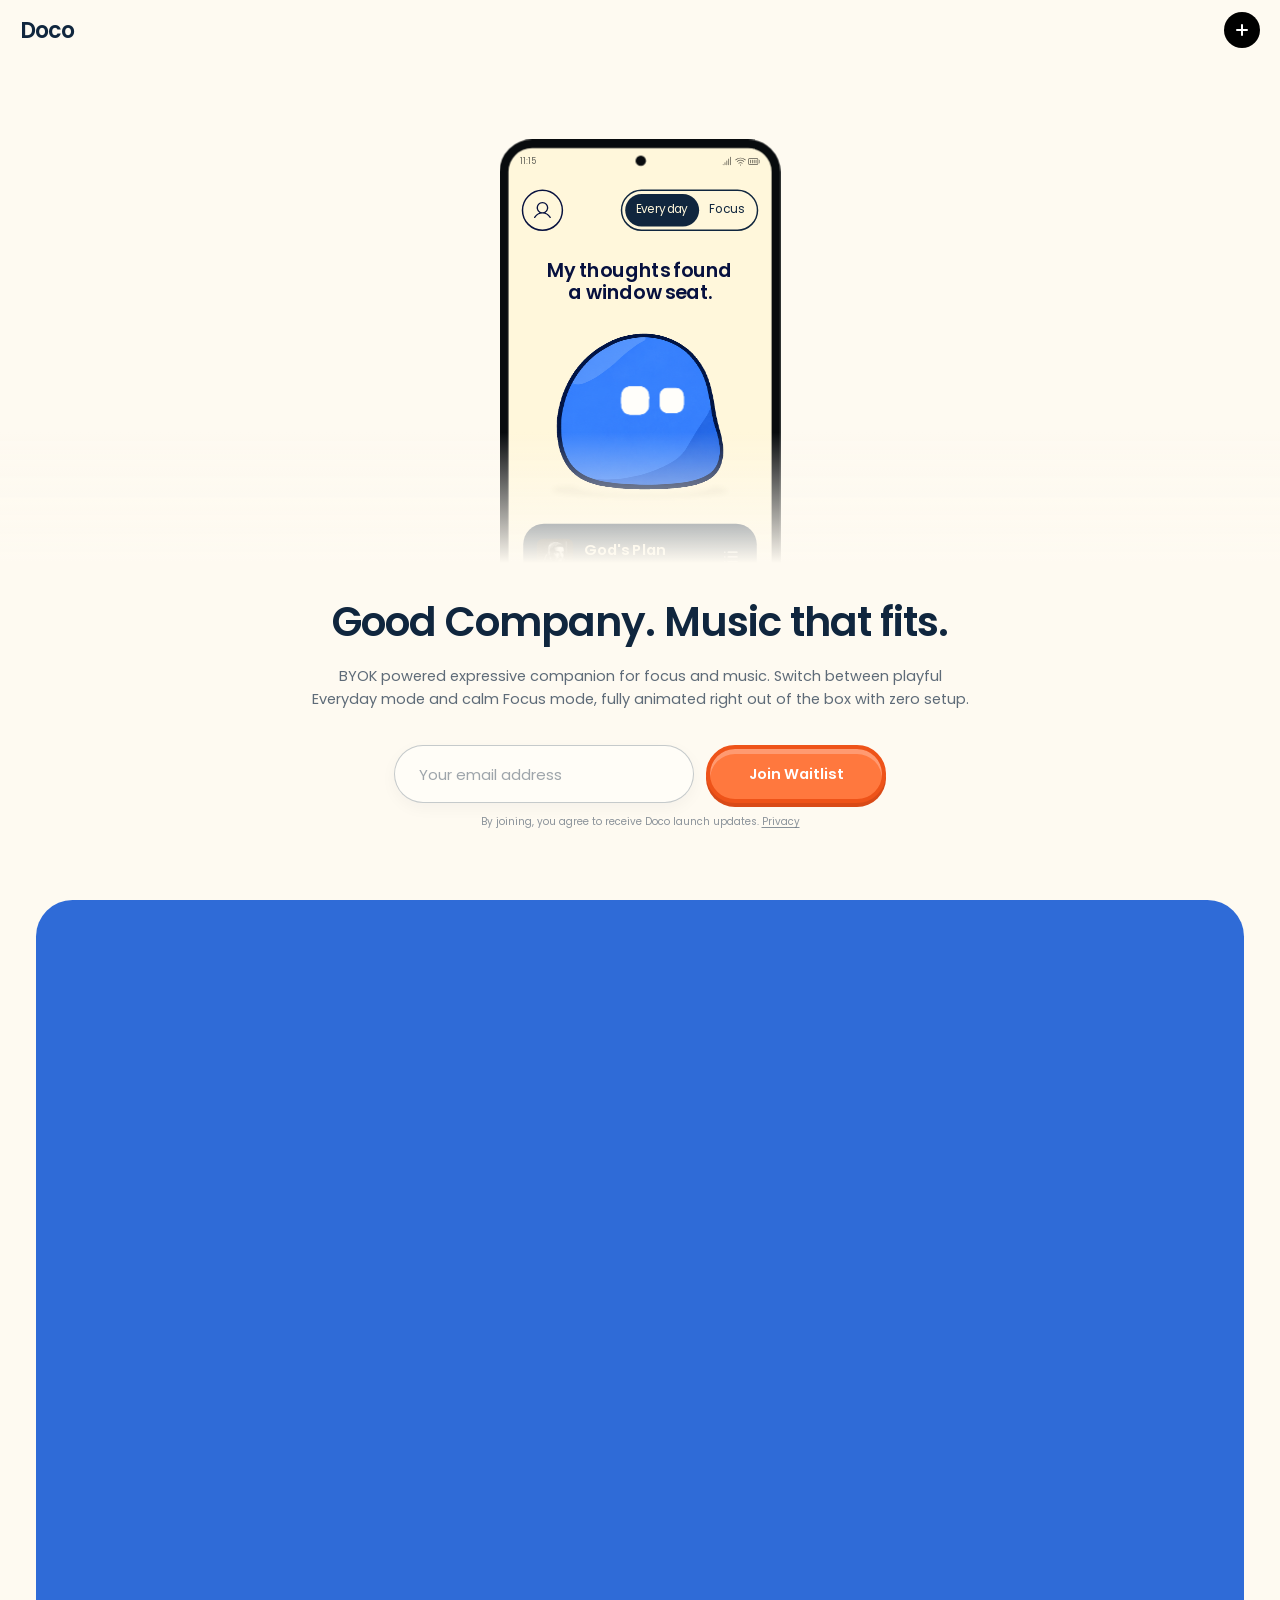
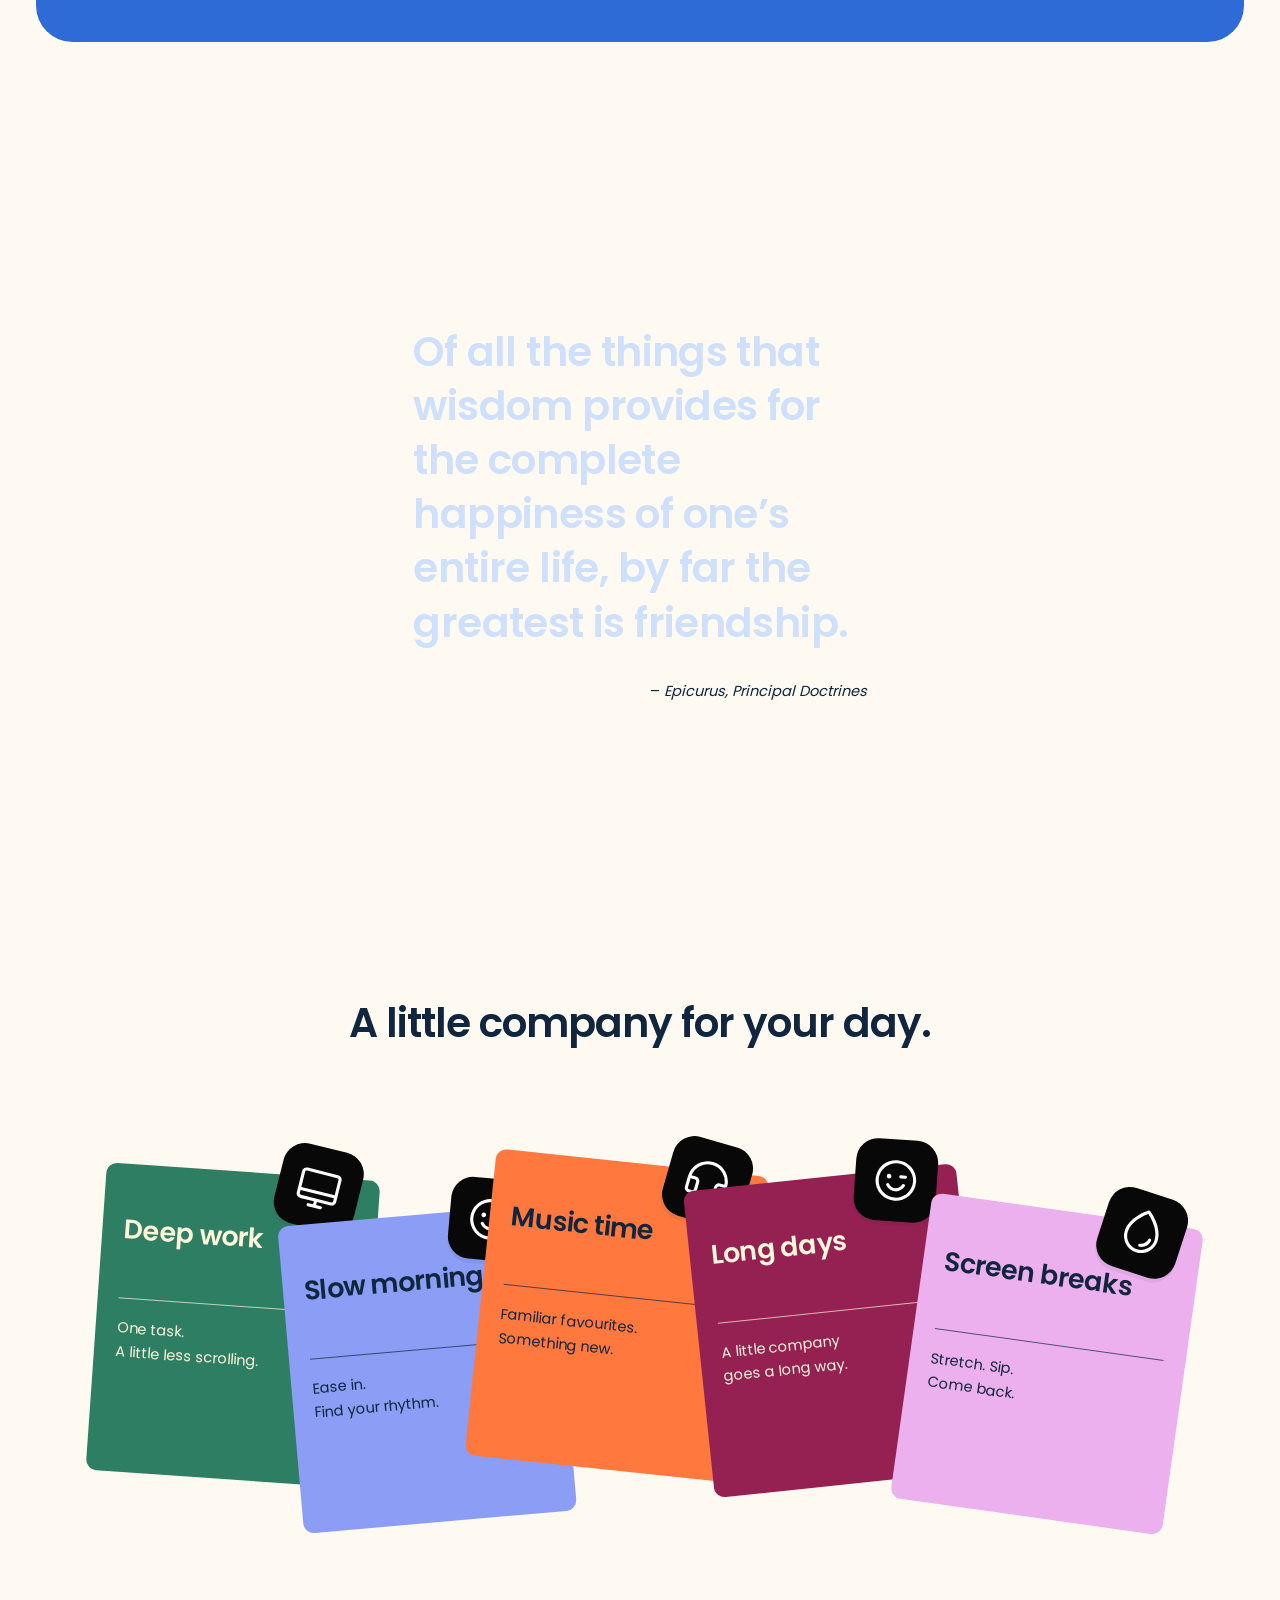
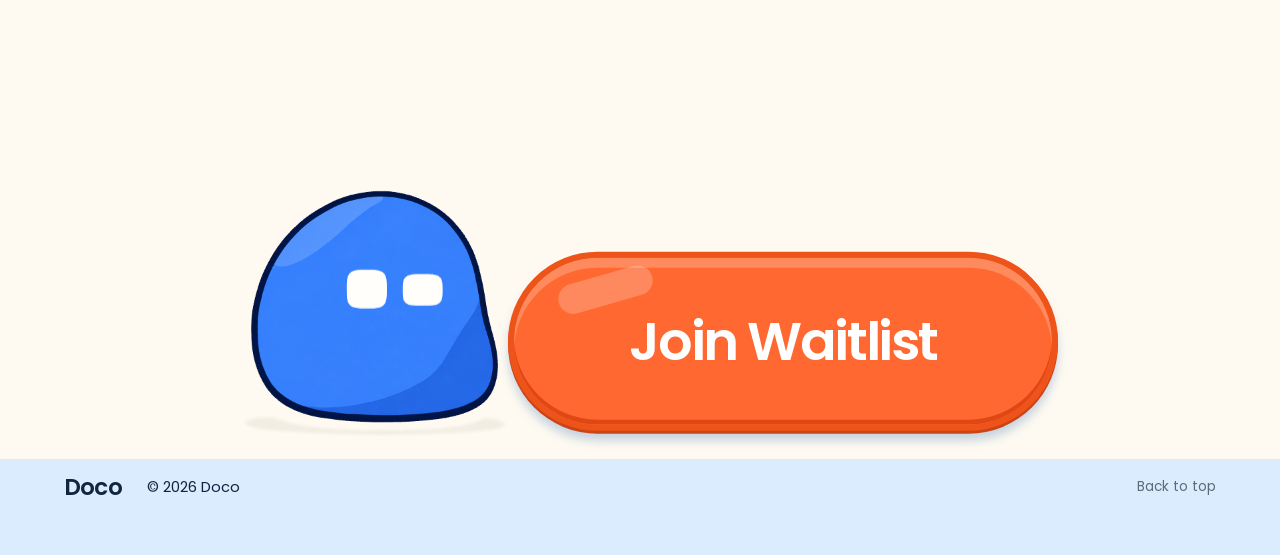
==== commit d3ccd69f: "Add Doco social sharing assets" ====
--- a/index.html
+++ b/index.html
@@ -1,21 +1,22 @@
 <!doctype html>
 <html lang="en">
 <head>
-<meta charset="utf-8"><meta name="viewport" content="width=device-width,initial-scale=1"><meta name="theme-color" content="#fefaf1">
-<meta name="description" content="Meet Doco, an expressive Android companion for focus, music and everyday moments—with an optional Windows desktop visitor.">
+<meta charset="utf-8"><meta name="viewport" content="width=device-width,initial-scale=1"><meta name="theme-color" content="#fefaf1"><meta name="color-scheme" content="light">
+<meta name="description" content="Meet Doco, an expressive Android companion for focus, music and everyday moments—with an optional Windows desktop visitor."><meta name="application-name" content="Doco"><meta name="apple-mobile-web-app-title" content="Doco"><meta name="format-detection" content="telephone=no">
 <meta name="robots" content="index,follow,max-image-preview:large">
-<link rel="canonical" href="https://getdoco.app/">
-<meta property="og:type" content="website"><meta property="og:url" content="https://getdoco.app/"><meta property="og:site_name" content="Doco"><meta property="og:title" content="Doco — Good company. Music that fits."><meta property="og:description" content="An expressive companion for focus, music and everyday moments."><meta property="og:image" content="https://getdoco.app/assets/social-preview.png"><meta property="og:image:width" content="1024"><meta property="og:image:height" content="500"><meta property="og:image:alt" content="Doco, a friendly blue companion for focus and music">
-<meta name="twitter:card" content="summary_large_image"><meta name="twitter:title" content="Doco — Good company. Music that fits."><meta name="twitter:description" content="An expressive companion for focus, music and everyday moments."><meta name="twitter:image" content="https://getdoco.app/assets/social-preview.png">
+<link rel="canonical" href="https://getdoco.app/"><link rel="manifest" href="site.webmanifest">
+<meta property="og:type" content="website"><meta property="og:locale" content="en_US"><meta property="og:url" content="https://getdoco.app/"><meta property="og:site_name" content="Doco"><meta property="og:title" content="Doco — Good company. Music that fits."><meta property="og:description" content="An expressive companion for focus, music and everyday moments."><meta property="og:image" content="https://getdoco.app/assets/doco-social-preview-v1.png"><meta property="og:image:secure_url" content="https://getdoco.app/assets/doco-social-preview-v1.png"><meta property="og:image:type" content="image/png"><meta property="og:image:width" content="1200"><meta property="og:image:height" content="630"><meta property="og:image:alt" content="Doco beside the words Good company. Music that fits.">
+<meta name="twitter:card" content="summary_large_image"><meta name="twitter:title" content="Doco — Good company. Music that fits."><meta name="twitter:description" content="An expressive companion for focus, music and everyday moments."><meta name="twitter:image" content="https://getdoco.app/assets/doco-social-preview-v1.png"><meta name="twitter:image:alt" content="Doco beside the words Good company. Music that fits.">
 <meta name="doco-analytics-id" content=""><meta name="doco-waitlist-api" content="https://rdadsnqafiwrjapaobnr.supabase.co/functions/v1/waitlist"><title>Doco — Good company. Music that fits.</title>
-<link rel="icon" href="assets/hero-app-icon.png" type="image/png"><link rel="apple-touch-icon" href="assets/hero-app-icon.png"><link rel="preload" href="assets/poppins-semibold.ttf" as="font" type="font/ttf" crossorigin><link rel="stylesheet" href="site.release-20260925-8.css">
+<link rel="icon" href="assets/favicon.ico" sizes="any"><link rel="icon" href="assets/favicon-32.png" type="image/png" sizes="32x32"><link rel="icon" href="assets/favicon-16.png" type="image/png" sizes="16x16"><link rel="apple-touch-icon" href="assets/apple-touch-icon.png" sizes="180x180"><meta name="msapplication-config" content="browserconfig.xml"><link rel="preload" href="assets/poppins-semibold.ttf" as="font" type="font/ttf" crossorigin><link rel="stylesheet" href="site.release-20260925-9.css">
+<script type="application/ld+json">{"@context":"https://schema.org","@type":"WebSite","name":"Doco","url":"https://getdoco.app/","description":"An expressive companion for focus, music and everyday moments."}</script>
 </head>
 <body class="is-loading">
 <div class="site-loader" id="site-loader" role="status" aria-live="polite" aria-label="Loading Doco">
 <div class="site-loader-inner" aria-hidden="true"><img class="loader-doco" src="assets/doco-loader.png" alt="" width="245" height="210"><span class="loader-track"><span class="loader-fill" id="loader-fill"></span></span></div>
 <span class="sr-only" id="loader-copy">Loading Doco</span><span class="sr-only" id="loader-percent">8%</span>
 </div>
-<script src="loader.release-20260925-8.js"></script>
+<script src="loader.release-20260925-9.js"></script>
 <header class="site-navigation" id="site-navigation">
 <span class="nav-progressive-blur" aria-hidden="true"><i></i><i></i><i></i><i></i><i></i></span>
 <a class="site-wordmark" href="#hero-demo-flow" data-cursor-label="none">Doco</a>
@@ -139,15 +140,15 @@
 <div><strong id="consent-title">Optional analytics</strong><p>Doco can use anonymous usage data to improve this page. It stays off unless you accept.</p></div>
 <div class="consent-actions"><button type="button" id="consent-reject">No thanks</button><button type="button" id="consent-accept">Accept</button></div>
 </aside>
-<script src="companion-mode.js"></script><script src="oled-face-renderer.js"></script><script src="gallery-robot-profiles.js"></script><script src="gallery-motion-core.js"></script><script src="gallery-robot-director.js"></script><script src="gallery-surface-projection.js"></script><script src="gallery-face-rig.js"></script><script src="gallery-living-motion.js"></script><script src="gallery-performance-catalog.js"></script><script src="gallery-living-director.js"></script><script src="cartoon-core.js"></script><script src="cartoon-renderer.js"></script><script src="gallery-scene-director.js"></script><script src="doco-performance.js"></script><script src="desktop-visits-motion.js"></script><script src="visitor-actor.js"></script><script src="hero-phone-journey.release-20260925-8.js"></script><script src="site.release-20260925-8.js"></script>
+<script src="companion-mode.js"></script><script src="oled-face-renderer.js"></script><script src="gallery-robot-profiles.js"></script><script src="gallery-motion-core.js"></script><script src="gallery-robot-director.js"></script><script src="gallery-surface-projection.js"></script><script src="gallery-face-rig.js"></script><script src="gallery-living-motion.js"></script><script src="gallery-performance-catalog.js"></script><script src="gallery-living-director.js"></script><script src="cartoon-core.js"></script><script src="cartoon-renderer.js"></script><script src="gallery-scene-director.js"></script><script src="doco-performance.js"></script><script src="desktop-visits-motion.js"></script><script src="visitor-actor.js"></script><script src="hero-phone-journey.release-20260925-9.js"></script><script src="site.release-20260925-9.js"></script>
 <script src="quote-reveal.js"></script>
-<script src="cursor.release-20260925-8.js"></script>
+<script src="cursor.release-20260925-9.js"></script>
 <script src="moments.js"></script>
 <script src="doco-knowledge.js"></script>
-<script src="navigation.release-20260925-8.js"></script>
-<script src="interactions.release-20260925-8.js"></script>
+<script src="navigation.release-20260925-9.js"></script>
+<script src="interactions.release-20260925-9.js"></script>
 <script src="footer.js"></script>
 <script src="waitlist.js"></script>
-<script src="film.release-20260925-8.js"></script>
+<script src="film.release-20260925-9.js"></script>
 <script src="privacy.js"></script>
 </body></html>
--- a/site.release-20260925-9.css
+++ b/site.release-20260925-9.css
@@ -0,0 +1,220 @@
+@font-face{font-family:Poppins;src:url('assets/poppins-regular.ttf') format('truetype');font-weight:400;font-display:swap}
+@font-face{font-family:Poppins;src:url('assets/poppins-semibold.ttf') format('truetype');font-weight:600 800;font-display:swap}
+@font-face{font-family:Inter;src:url('assets/cartoon/inter-latin.woff2') format('woff2');font-weight:100 900;font-display:swap}
+:root{--cream:#fff7db;--page:#fefaf1;--navy:#10263e;--blue:#2f6bd7;--orange:#ff783e;--ink:var(--navy);--muted:#5e6b78;--type-heading:clamp(28px,3.18vw,46px);--type-title:clamp(24px,2.1vw,30px);--type-body:clamp(14px,1.14vw,16px);--type-label:clamp(11px,1.14vw,16px);--type-quote:clamp(32px,3.18vw,46px);font-family:Poppins,Arial,sans-serif;background:var(--page);color:var(--ink);font-synthesis:none}
+*{box-sizing:border-box}body{margin:0;overflow-x:clip}body.is-loading{overflow:hidden}main{max-width:1440px;margin:auto;padding-bottom:0}button,a,input{-webkit-tap-highlight-color:transparent}button{font:inherit;cursor:pointer}button:disabled{cursor:wait}button,a{touch-action:manipulation}button:focus-visible,a:focus-visible,input:focus-visible{outline:3px solid var(--orange);outline-offset:4px}button{border:0}img{display:block;max-width:100%}[hidden]{display:none!important}h1,p{margin:0}.sr-only{position:absolute;width:1px;height:1px;overflow:hidden;clip-path:inset(50%);white-space:nowrap}
+.site-loader{position:fixed;z-index:10000;inset:0;display:grid;place-items:center;background:var(--page);opacity:1;visibility:visible;transition:opacity .45s ease,visibility 0s linear .45s}.site-loader.is-leaving{opacity:0;visibility:hidden;pointer-events:none}.site-loader-inner{position:relative;z-index:0;display:flex;flex-direction:column;align-items:center;justify-content:center;gap:30px;transform:translateY(-1.5vh)}.site-loader-inner::before{content:"";position:absolute;z-index:0;top:clamp(154px,13.6vw,195px);width:clamp(166px,14.5vw,210px);height:clamp(10px,.9vw,14px);background:url('assets/cartoon/ground-shadow.png') center/100% 100% no-repeat;filter:blur(1.5px) opacity(.5);mix-blend-mode:multiply;pointer-events:none}.loader-doco{position:relative;z-index:1;display:block;width:clamp(195px,17vw,245px);height:auto;object-fit:contain;animation:loader-breathe 1.4s ease-in-out infinite;transform-origin:50% 88%}.loader-track{position:relative;z-index:1;display:block;width:clamp(154px,13.5vw,194px);height:7px;overflow:hidden;border-radius:999px;background:#e7e1cf}.loader-fill{display:block;width:8%;height:100%;border-radius:inherit;background:var(--orange);transition:width .28s cubic-bezier(.2,.8,.2,1)}@keyframes loader-breathe{0%,100%{transform:translateY(0) scale(1)}50%{transform:translateY(-3px) scale(1.012,.988)}}@media(max-width:600px){.site-loader-inner{gap:24px}.site-loader-inner::before{top:138px;width:150px;height:10px}.loader-doco{width:176px}.loader-track{width:158px;height:6px}}@media(prefers-reduced-motion:reduce){.loader-doco{animation:none}.loader-fill,.site-loader{transition:none}}
+.site-navigation{position:fixed;z-index:9100;isolation:isolate;inset:0 0 auto;display:flex;align-items:center;justify-content:space-between;height:60px;padding:0 20px;border-top:1px solid #10263e;background:transparent;pointer-events:none}.nav-progressive-blur{position:absolute;z-index:-1;inset:0 0 -60px;overflow:hidden;pointer-events:none;opacity:0;transition:opacity .22s ease}.site-navigation.has-scroll-under .nav-progressive-blur,.nav-open .nav-progressive-blur{opacity:1}.nav-progressive-blur i,.nav-progressive-blur::after{position:absolute;inset:0;display:block;pointer-events:none}.nav-progressive-blur i{background:#fefaf10a}.nav-progressive-blur i:nth-child(1){-webkit-backdrop-filter:blur(2px);backdrop-filter:blur(2px);-webkit-mask-image:linear-gradient(to bottom,#000 0,#000 12%,transparent 100%);mask-image:linear-gradient(to bottom,#000 0,#000 12%,transparent 100%)}.nav-progressive-blur i:nth-child(2){-webkit-backdrop-filter:blur(4px);backdrop-filter:blur(4px);-webkit-mask-image:linear-gradient(to bottom,#000 0,#000 16%,transparent 82%);mask-image:linear-gradient(to bottom,#000 0,#000 16%,transparent 82%)}.nav-progressive-blur i:nth-child(3){-webkit-backdrop-filter:blur(8px);backdrop-filter:blur(8px);-webkit-mask-image:linear-gradient(to bottom,#000 0,#000 20%,transparent 64%);mask-image:linear-gradient(to bottom,#000 0,#000 20%,transparent 64%)}.nav-progressive-blur i:nth-child(4){-webkit-backdrop-filter:blur(16px);backdrop-filter:blur(16px);-webkit-mask-image:linear-gradient(to bottom,#000 0,#000 24%,transparent 49%);mask-image:linear-gradient(to bottom,#000 0,#000 24%,transparent 49%)}.nav-progressive-blur i:nth-child(5){-webkit-backdrop-filter:blur(24px);backdrop-filter:blur(24px);-webkit-mask-image:linear-gradient(to bottom,#000 0,#000 28%,transparent 39%);mask-image:linear-gradient(to bottom,#000 0,#000 28%,transparent 39%)}.nav-progressive-blur::after{content:"";background:#fefaf185;-webkit-mask-image:linear-gradient(to bottom,#000 0,#000 20%,transparent 92%);mask-image:linear-gradient(to bottom,#000 0,#000 20%,transparent 92%)}@supports not ((-webkit-backdrop-filter:blur(1px)) or (backdrop-filter:blur(1px))){.nav-progressive-blur i{display:none}.nav-progressive-blur::after{background:#fefaf1ed}}.site-wordmark,.nav-toggle{pointer-events:auto}.site-wordmark{color:var(--navy);font-size:22px;font-weight:600;letter-spacing:-.04em;text-decoration:none}.nav-toggle{width:36px;height:36px;flex:0 0 36px;padding:0;display:flex;align-items:center;justify-content:center;overflow:clip;border-radius:50%;background:#000;box-shadow:none;line-height:0;transition:background-color .2s ease}.nav-toggle img{display:block;width:12px;height:12px;max-width:none;flex:none;transform:rotate(0);transform-origin:50% 50%;transition:transform .45s cubic-bezier(.22,.8,.2,1)}.nav-toggle:hover,.nav-toggle[aria-expanded=true]{background:#000}.nav-toggle[aria-expanded=true] img{transform:rotate(45deg)}.nav-panel{position:fixed;z-index:9000;inset:0;pointer-events:none;visibility:hidden;transition:visibility 0s linear .6s}.nav-dismiss{position:absolute;inset:0;width:100%;height:100%;padding:0;background:#fefaf13d;opacity:0;pointer-events:none;-webkit-backdrop-filter:blur(12px) saturate(.9);backdrop-filter:blur(12px) saturate(.9);transition:opacity .2s ease}.nav-stack{position:absolute;top:76px;right:20px;display:grid;gap:12px}.nav-card{width:150px;height:150px;padding:20px;display:flex;flex-direction:column;align-items:flex-start;justify-content:space-between;border:0;border-radius:16px;background:var(--navy);box-shadow:none;color:var(--cream);text-decoration:none;opacity:0;transform:translateY(-24px);transform-origin:100% 0;pointer-events:none;transition:opacity .32s ease,transform .5s cubic-bezier(.16,1,.3,1),background-color .08s linear}.nav-card small{font:600 11px/1 Inter,sans-serif;letter-spacing:.08em;opacity:.58}.nav-card span{font-size:22px;font-weight:600;letter-spacing:-.045em;line-height:.98;text-align:left}.nav-card:hover,.nav-card:focus-visible{background:var(--blue)}.nav-panel.is-open{visibility:visible;pointer-events:auto;transition-delay:0s}.nav-panel.is-open .nav-dismiss{opacity:1;pointer-events:auto}.nav-panel.is-open .nav-card{opacity:1;transform:translateY(0);pointer-events:auto;transition-delay:calc(100ms + var(--nav-index)*50ms),calc(100ms + var(--nav-index)*50ms),0s}@media(max-width:700px){.site-wordmark{font-size:20px}}@media(max-height:720px){.nav-stack{top:68px;gap:8px}.nav-card{height:min(150px,calc((100vh - 100px)/4));min-height:98px;padding:16px 18px}.nav-card span{font-size:20px}}@media(prefers-reduced-motion:reduce){.nav-progressive-blur,.nav-toggle,.nav-toggle img,.nav-card{transition:none}}
+.hero-demo-flow{position:relative;isolation:isolate}
+#hero-title,#demo-panel,#moments,#desktop-download,#qa-title{scroll-margin-top:88px}
+.hero{position:relative;min-height:clamp(800px,100vh,920px);padding:0 24px clamp(70px,5.5vw,82px);display:flex;align-items:center;justify-content:flex-end;flex-direction:column;text-align:center;overflow:hidden;background:var(--page)}
+.hero::after{content:"";position:absolute;z-index:2;left:0;right:0;bottom:0;height:52%;background:linear-gradient(to bottom,transparent 0,var(--page) 28%,var(--page) 100%);pointer-events:none}
+.hero h1,.hero>.hero-copy,.hero-waitlist-form{position:relative;z-index:3}
+.hero h1{font-size:var(--type-heading);font-weight:600;letter-spacing:-.025em;line-height:1.2;margin-top:0}
+.hero>.hero-copy{width:calc(100% - 48px);max-width:920px;font-size:var(--type-body);line-height:1.6;color:var(--muted);margin-top:clamp(12px,1.4vw,20px);text-wrap:balance}
+.hero-waitlist-form{width:min(100%,492px);margin-top:clamp(23px,2.65vw,38px)}.hero-waitlist-fields{display:grid;grid-template-columns:300px 180px;align-items:stretch;gap:12px}.hero-waitlist-fields input{display:block;width:300px;min-width:0;height:58px;border:1px solid #10263e3d;border-radius:999px;background:#fffdf7;padding:0 24px;color:var(--navy);font:400 15px/1 Poppins,sans-serif;box-shadow:0 5px 16px #10263e0a;transition:border-color .2s,box-shadow .2s}.hero-waitlist-fields input::placeholder{color:#5e6b7899}.hero-waitlist-fields input:hover{border-color:#10263e73}.hero-waitlist-fields input:focus{border-color:var(--blue);box-shadow:0 0 0 4px #2f6bd718}.store-link{margin:0;display:inline-grid;place-items:center;min-width:180px;min-height:58px;padding:0 26px;border:4px solid #ee5319;border-radius:999px;background:var(--orange);box-shadow:inset 0 5px 0 #ff9a71,0 4px 0 #d94a17;color:#fff;text-decoration:none;font-size:var(--type-body);font-weight:600;transition:transform .2s,box-shadow .2s}.store-link:hover{transform:translateY(-3px);box-shadow:inset 0 5px 0 #ff9a71,0 7px 0 #d94a17}.store-link:active{transform:translateY(2px);box-shadow:inset 0 3px 0 #ff9a71,0 2px 0 #d94a17}.store-link:disabled{cursor:default;opacity:.78}.hero-waitlist-form.is-complete .store-link{border-color:#247d10;background:#2a8f13;box-shadow:inset 0 5px 0 #5fbd48,0 4px 0 #1e670c}.waitlist-message{min-height:20px;margin:10px 2px 0;color:var(--muted);font-size:13px;line-height:1.5}.waitlist-message:empty{display:none}.waitlist-privacy{margin:12px auto 0;color:#5e6b78b8;font-size:10px;line-height:1.45}.waitlist-privacy a{color:inherit;text-underline-offset:2px}.waitlist-privacy a:hover{color:var(--navy)}.waitlist-honeypot{position:absolute!important;left:-10000px!important;width:1px!important;height:1px!important;overflow:hidden!important}
+@media(max-width:900px){.hero-waitlist-form{width:min(86vw,300px)}.hero-waitlist-fields{grid-template-columns:1fr}.hero-waitlist-fields input,.hero-waitlist-fields .store-link{width:100%}}
+@media(min-width:601px) and (max-width:900px){.hero{min-height:800px;padding:474px 24px 50px;justify-content:flex-start}.hero::after{height:58%;background:linear-gradient(to bottom,transparent 0,#fefaf13d 8%,#fefaf1cc 16%,#fefaf1f5 24%,var(--page) 30%,var(--page) 100%)}.hero>.hero-copy{max-width:620px}.waitlist-message:empty{display:none}}
+.demo-panel{position:relative;margin:0 clamp(24px,2.85vw,41px);aspect-ratio:830/510;border-radius:clamp(25px,2.85vw,41px);background:var(--blue);overflow:hidden;color:var(--navy)}
+.demo-panel::before{content:"";position:absolute;z-index:3;top:0;left:50%;width:min(100%,clamp(320px,30%,390px));height:min(40%,190px);transform:translateX(-50%);background:linear-gradient(to bottom,rgba(47,107,215,1) 0%,rgba(47,107,215,.82) 34%,rgba(47,107,215,.45) 68%,rgba(47,107,215,0) 100%);opacity:0;transition:opacity .14s ease-out;pointer-events:none}
+.hero-demo-flow[data-entry-veil=true] .demo-panel::before{opacity:1}
+.demo-toolbar{--control-height:clamp(30px,3.42vw,49px);position:absolute;inset:clamp(24px,2.85vw,41px) clamp(24px,2.85vw,41px) auto;display:flex;align-items:center;justify-content:space-between;z-index:4;opacity:0;visibility:hidden;transform:translateY(-8px);pointer-events:none;transition:opacity .22s ease-out,transform .3s cubic-bezier(.2,.8,.2,1),visibility 0s linear .3s}
+.hero-demo-flow[data-journey=docked][data-return-phase=idle] .demo-toolbar{opacity:1;visibility:visible;transform:translateY(0);pointer-events:auto;transition-delay:0s}
+.orientation-switch{display:flex;align-items:center;padding:clamp(2px,.23vw,3.3px);height:var(--control-height);border:1px solid white;border-radius:30px}.orientation-switch button{display:flex;align-items:center;justify-content:center;height:100%;border-radius:25px;background:none;color:white;font-size:var(--type-label);padding:0 clamp(9px,1.025vw,15px);line-height:1;transition:background .2s,color .2s}.orientation-switch button[aria-pressed=true]{background:white;color:var(--navy)}
+.leap-button{display:flex;align-items:center;justify-content:center;gap:clamp(6px,.68vw,10px);height:var(--control-height);padding:0 clamp(12px,1.365vw,20px);background:white;color:var(--navy);border-radius:30px;font-size:var(--type-label);line-height:1;transition:transform .2s,box-shadow .2s}.leap-button img{width:clamp(15px,1.7vw,24.5px);height:auto;flex:none}.leap-button:hover:not(:disabled){transform:translateY(-2px);box-shadow:0 5px 15px #10263e20}.leap-button[aria-busy=true] img{animation:tap .8s ease-in-out infinite}@keyframes tap{50%{transform:translateY(-3px) rotate(-8deg)}}
+.scene{position:absolute;width:830px;height:510px;left:50%;top:50%;transform:translate(-50%,-50%) scale(var(--scene-scale,1));font-family:Inter,Arial,sans-serif;transform-origin:center;transition:transform .85s cubic-bezier(.22,.8,.2,1)}
+.phone-device{position:absolute;left:var(--phone-x,50%);top:var(--phone-y,300px);width:190px;height:396px;transform:translate(-50%,-50%) rotate(var(--phone-rotate,0deg)) scale(var(--phone-scale,1));transform-origin:center;z-index:1;pointer-events:none;visibility:hidden;will-change:left,top}
+.hero-demo-flow[data-layout-ready=true][data-character-ready=true] .phone-device{visibility:visible}
+.phone-device[data-journey=moving]{will-change:left,top,transform}
+.phone-device[data-journey=docked]{pointer-events:auto;transition:left .85s cubic-bezier(.22,.8,.2,1),top .85s cubic-bezier(.22,.8,.2,1),transform .85s cubic-bezier(.22,.8,.2,1)}
+.device-screen{position:relative;overflow:hidden;background:var(--cream)}.phone-screen{width:190px;height:396px;border:6px solid #080b0e;border-radius:22px;color:#07113f}
+.phone-topbar{position:absolute;inset:5px 8px auto;display:flex;justify-content:space-between;font-size:6px;color:#64645c;height:10px}.phone-topbar>div{display:flex;gap:1px}.phone-topbar img{width:8px;height:8px;opacity:.65}.camera-cutout{position:absolute;top:5px;left:calc(50% - 3.5px);width:7px;height:7px;border-radius:50%;background:#080b0e}
+.phone-toolbar{position:absolute;top:28px;left:9px;right:9px;display:flex;justify-content:space-between;align-items:center}.profile-button{display:grid;place-items:center;width:28px;height:28px;background:transparent;border:1px solid #07113f;border-radius:50%;padding:6px}.profile-button img{width:100%}.mode-switch{display:flex;border:1px solid var(--navy);padding:2px;border-radius:30px}.mode-switch button{font-size:8px;line-height:1.4;background:transparent;color:var(--navy);padding:5px 7px;border-radius:22px}.mode-switch button[aria-pressed=true]{background:var(--navy);color:var(--cream)}
+#phone-prompt{position:absolute;top:76px;left:10px;right:10px;text-align:center;font-size:13px;font-weight:800;line-height:1.12;letter-spacing:-.04em}
+.blob-stage{position:relative;aspect-ratio:390/334;background:transparent;border:0;padding:0;touch-action:none;cursor:grab}.blob-stage:active{cursor:grabbing}.phone-blob{position:absolute;top:117px;left:19px;width:140px}.blob-fallback{width:100%;height:100%;object-fit:contain}.is-ready .blob-fallback{display:none}
+.cartoon-character{position:relative;width:100%;height:100%;transform-origin:center bottom}.cartoon-art{position:absolute;inset:0;will-change:transform}.cartoon-art canvas{position:absolute;inset:0;width:100%;height:100%}.cartoon-shadow{position:absolute;width:86%;left:7%;bottom:0;height:7%;object-fit:fill;transform-origin:center;filter:blur(1.5px) opacity(.5);mix-blend-mode:multiply}
+.demo-music{position:absolute;left:10px;right:10px;bottom:19px;height:111px;border-radius:14px;padding:10px 9px;background:var(--navy);color:var(--cream)}
+.track-heading{display:flex;align-items:center;gap:7px}.album-art{width:25px;height:25px;border-radius:5px;object-fit:cover}.track-heading>div{flex:1;min-width:0}.track-heading strong{display:block;font-size:10px;letter-spacing:-.025em;line-height:1.4;white-space:nowrap;overflow:hidden;text-overflow:ellipsis}.track-heading span{display:block;font-size:6px;line-height:1.5;opacity:.85}.track-heading button{padding:3px;background:transparent}.track-heading button img{width:11px;height:11px}
+.music-note{font-size:5.6px;white-space:nowrap;overflow:hidden;margin-top:3px;opacity:.7}.track-times{display:flex;justify-content:space-between;font-size:6px;margin-top:4px}.progress{appearance:none;display:block;width:100%;height:2px;border:0;border-radius:3px;margin:5px 0;background:#526177;cursor:pointer}.progress::-webkit-slider-thumb{appearance:none;width:3px;height:3px;background:var(--cream);border-radius:50%}.playback-controls{display:flex;align-items:center;justify-content:center;gap:17px;margin-top:9px}.playback-controls button{padding:4px;background:transparent;border-radius:6px}.playback-controls img{width:11px;height:11px}.playback-controls .play-button{width:27px;height:27px;display:grid;place-items:center;background:var(--orange);border-radius:8px}.play-button img{width:15px;height:15px}.phone-homebar{position:absolute;bottom:4px;left:calc(50% - 31px);width:62px;height:2px;border-radius:3px;background:#aaa78f}
+.upcoming{position:absolute;inset:0;background:var(--navy);border-radius:14px;padding:10px;display:flex;flex-direction:column;justify-content:space-evenly;z-index:3}.upcoming button{background:transparent;color:var(--cream);text-align:left;font-size:9px;padding:5px}.upcoming small{display:block;font-size:6px;opacity:.7;margin-top:2px}
+.track-heading button img{filter:brightness(0) invert(1)}
+.computer-device{position:absolute;left:105px;top:115px;width:450px;height:300px;transform:translateX(-720px);pointer-events:none;transition:transform .85s cubic-bezier(.22,.8,.2,1),left .85s cubic-bezier(.22,.8,.2,1),top .85s cubic-bezier(.22,.8,.2,1);will-change:transform}.computer-screen{width:450px;height:273px;border:5px solid #080b0e;border-radius:15px}.computer-base{height:21px;margin-top:4px;background:#080b0e;border-radius:14px 14px 7px 7px}.desktop-icons{position:absolute;left:15px;top:14px;display:grid;gap:10px}.desktop-icons img{width:23px;height:23px}.computer-blob{position:absolute;width:148px;right:27px;bottom:18px}.demo-thought{position:absolute;width:214px;right:5px;bottom:155px;padding:18px 22px;min-height:71px;display:grid;place-items:center;font-size:12px;text-align:center;z-index:2}.demo-thought>img{position:absolute;inset:0;width:100%;height:100%}.demo-thought>span{position:relative}
+.demo-panel[data-desktop=true] .computer-device{transform:translateX(0);pointer-events:auto}
+.hero-demo-flow[data-layout=landscape] .phone-device{--phone-rotate:90deg}
+.hero-demo-flow[data-layout=landscape] .phone-content{width:384px;height:178px;transform:translate(-50%,-50%) rotate(-90deg)}
+.hero-demo-flow[data-layout=landscape] .phone-topbar{height:0;overflow:hidden}
+.hero-demo-flow[data-layout=landscape] .phone-toolbar{top:9px;left:10px;right:167px}
+.hero-demo-flow[data-layout=landscape] #phone-prompt{top:13px;left:241px;right:15px}
+.hero-demo-flow[data-layout=landscape] .phone-blob{top:53px;left:232px}
+.hero-demo-flow[data-layout=landscape] .demo-music{left:10px;right:auto;width:207px;bottom:16px;height:108px}
+.hero-demo-flow[data-layout=landscape] .music-note{height:0;overflow:hidden;margin:0}
+.hero-demo-flow[data-layout=landscape] .track-times{margin-top:13px}
+.hero-demo-flow[data-layout=landscape] .phone-homebar{left:calc(50% - 36px);width:72px}
+.hero-demo-flow[data-layout=landscape] .playback-controls{margin-top:8px}
+.demo-panel[data-desktop=false][data-layout=landscape] .computer-device{left:75px;top:145px;transform:translateX(-720px) scale(.85);transform-origin:top left}
+.demo-panel[data-desktop=true][data-layout=landscape] .computer-device{left:75px;top:145px;transform:translateX(0) scale(.85);transform-origin:top left}
+.phone-content{position:absolute;left:50%;top:50%;width:178px;height:384px;transform:translate(-50%,-50%) rotate(0deg);transform-origin:center;transition:width .85s cubic-bezier(.22,.8,.2,1),height .85s cubic-bezier(.22,.8,.2,1),transform .85s cubic-bezier(.22,.8,.2,1)}
+.camera-cutout{z-index:3}
+.phone-toolbar,#phone-prompt,.phone-blob,.demo-music,.phone-homebar{transition:top .85s cubic-bezier(.22,.8,.2,1),left .85s cubic-bezier(.22,.8,.2,1),right .85s cubic-bezier(.22,.8,.2,1),bottom .85s cubic-bezier(.22,.8,.2,1),width .85s cubic-bezier(.22,.8,.2,1),height .85s cubic-bezier(.22,.8,.2,1)}
+.demo-music{width:158px}
+.phone-topbar{transition:height .85s cubic-bezier(.22,.8,.2,1)}
+@media(max-width:600px){.hero-demo-flow{padding-top:28px}.hero{min-height:clamp(707px,calc(400px + 101vw),900px);padding:clamp(379px,calc(230px + 49vw),474px) 20px 24px;justify-content:flex-start}.hero::after{height:60%;background:linear-gradient(to bottom,transparent 0,#fefaf13d 7%,#fefaf1cc 14%,#fefaf1f5 18%,var(--page) 21%,var(--page) 100%)}.hero h1{max-width:370px;padding:0;font-size:clamp(29.5px,7.3vw,36px);line-height:1.29}.hero>.hero-copy{width:calc(100% + 16px);max-width:280px;margin-top:14px;font-size:clamp(12.25px,3.25vw,16px);line-height:1.4;text-wrap:pretty}.hero-waitlist-form{width:min(75vw,300px);margin-top:34px}.hero-waitlist-fields{grid-template-columns:1fr;gap:10px}.hero-waitlist-fields input{height:44px;padding:0 18px;font-size:12px}.hero-waitlist-fields .store-link{width:100%;min-height:47px;padding:0 18px;font-size:12px}.waitlist-message:empty{display:none}.demo-panel{margin:0 14px;min-height:430px;aspect-ratio:auto;border-radius:24px}.demo-toolbar{--control-height:40px;inset:18px 16px auto}.orientation-switch button{font-size:11px;padding:0 10px}.leap-button{font-size:11px;padding:0 13px}.scene{top:54%}.demo-panel[data-desktop=false][data-layout=portrait] .scene{transform:translate(-50%,-50%) scale(var(--portrait-scale,.84))}.demo-panel[data-desktop=false][data-layout=landscape] .scene{transform:translate(-50%,-50%) scale(var(--landscape-scale,.83))}}
+@media(max-width:600px) and (max-height:760px){.hero{min-height:100svh;padding:min(350px,48svh) 20px max(10px,env(safe-area-inset-bottom))}.hero::after{height:64%;background:linear-gradient(to bottom,transparent 0,#fefaf166 9%,#fefaf1e8 18%,var(--page) 27%,var(--page) 100%)}.hero>.hero-copy{margin-top:10px;line-height:1.36}.hero-waitlist-form{margin-top:18px}.hero-waitlist-fields{gap:8px}.waitlist-privacy{margin-top:8px;font-size:9px}}
+@media(prefers-reduced-motion:reduce){*,*::before,*::after{animation:none!important;transition:none!important}.app-brand:hover img,.store-link:hover,.leap-button:hover{transform:none}}
+.quote-section{min-height:100vh;padding:clamp(76px,8vw,116px) 24px clamp(48px,4.5vw,66px);display:grid;place-items:center}
+.quote-figure{width:35.4vw;max-width:510px;margin:0 auto}
+.quote-figure blockquote{margin:0;color:var(--blue);font-size:var(--type-quote);font-weight:600;line-height:1.33;letter-spacing:-.015em}
+.quote-word{transition:color 90ms linear}
+.quote-figure figcaption{margin-top:clamp(24px,2.4vw,35px);text-align:right;white-space:nowrap;font-size:var(--type-body);line-height:1.6;font-weight:400;color:var(--ink)}
+.quote-figure cite{font-style:italic;font-synthesis:style}
+.context-cursor{position:fixed;top:0;left:0;z-index:9500;pointer-events:none;user-select:none;visibility:hidden;contain:layout style;will-change:transform}
+button,a{user-select:none}
+.context-cursor.is-visible{visibility:visible}
+.context-cursor-tag{display:block;width:max-content;padding:7px 10px 6px;background:var(--cream);color:var(--navy);border:1px solid var(--navy);border-radius:24px 24px 24px 0;font-family:Poppins,Arial,sans-serif;font-size:12px;font-weight:600;line-height:1.2;white-space:nowrap;box-shadow:0 3px 8px #10263e14;opacity:0;transform:rotate(var(--cursor-tilt,0deg)) scale(.65);transform-origin:left bottom;transition:opacity .12s,scale .18s,transform .24s cubic-bezier(.34,1.56,.64,1)}
+.context-cursor.is-visible .context-cursor-tag{opacity:1;transform:rotate(var(--cursor-tilt,0deg)) scale(1)}
+.context-cursor.is-pressed .context-cursor-tag{scale:.9}
+@media(hover:hover) and (pointer:fine) and (prefers-reduced-motion:no-preference){
+ html.cursor-enabled,html.cursor-enabled body{cursor:url('assets/cursor-default.svg') 2 0,auto}
+ .cursor-enabled button:not(:disabled),.cursor-enabled a[href]{cursor:url('assets/cursor-pointer.svg') 12 0,pointer}
+ .cursor-enabled .blob-stage{cursor:grab}.cursor-enabled .blob-stage:active{cursor:grabbing}
+ .cursor-enabled button:disabled{cursor:wait}
+ .cursor-enabled :is(h1,h2,h3,p,blockquote,cite,.app-brand>span){cursor:url('assets/cursor-text.svg') 9 19,text}
+}
+.phone-screen button:disabled,.phone-screen input:disabled{opacity:1;cursor:inherit}
+@media(hover:none),(pointer:coarse),(prefers-reduced-motion:reduce){.context-cursor{display:none}}
+@media(max-width:600px){.quote-section{padding:72px 30px 44px}.quote-figure{width:100%;max-width:340px}.quote-figure blockquote{font-size:32px;line-height:1.33}.quote-figure figcaption{font-size:var(--type-body);margin-top:28px}}
+.desktop-icons img{width:32px;height:32px;object-fit:contain;image-rendering:pixelated}
+@media(max-width:600px){.leap-button span{white-space:nowrap}}
+@media(max-width:360px){.demo-toolbar{inset:18px 12px auto}.orientation-switch button{font-size:10px;padding:0 8px}.leap-button{font-size:10px;padding:0 10px;gap:5px}}
+.moments-section{padding:clamp(50px,4.5vw,66px) 0 clamp(70px,6.5vw,94px);overflow:visible;scroll-margin-top:30px;color:var(--navy)}
+.moments-section>h2{text-align:center;margin:0 24px;font-size:var(--type-heading);font-weight:600;line-height:1.2;letter-spacing:-.025em}
+.moments-deck{--card-width:clamp(210px,24vw,310px);--card-step:clamp(125px,16vw,210px);position:relative;max-width:1320px;margin:120px auto 0;height:520px}
+.moment-card{position:absolute;left:calc(50% - var(--card-width)/2 + (var(--i) - 2)*var(--card-step));top:var(--drop);width:var(--card-width);min-height:365px;padding:78px 30px 35px;border-radius:15px;text-align:left;color:var(--navy);transform:translateX(var(--fan-shift,0px)) rotate(var(--turn));transition:transform .65s cubic-bezier(.22,.8,.2,1),box-shadow .45s;transform-origin:center 70%;z-index:1;display:flex;flex-direction:column;box-shadow:0 3px 0 #10263e08}
+.moment-work{background:#2e7e64;color:var(--cream)}.moment-morning{background:#8b9df5}.moment-music{background:var(--orange)}.moment-company{background:#942151;color:var(--cream)}.moment-break{background:#edb0ef}
+.moment-title{font-size:var(--type-title);font-weight:600;line-height:1.2;letter-spacing:-.025em;min-height:2.4em}
+.moment-divider{display:block;width:100%;height:1px;background:currentColor;margin:20px 0 24px;opacity:.7}
+.moment-copy{font-size:var(--type-body);line-height:1.6;letter-spacing:0}
+.moment-icon{position:absolute;top:-40px;right:28px;width:82px;height:82px;padding:16px;border-radius:22px;background:var(--cream);transform:rotate(10deg);box-shadow:0 4px 0 #10263e10;transition:transform .65s cubic-bezier(.22,.8,.2,1)}
+.moment-card.is-active{transform:translateX(0) translateY(calc(40px - var(--drop))) rotate(0deg);z-index:10;box-shadow:0 3px 0 #10263e08}
+@media(max-width:900px){.moments-deck{--card-width:250px;--card-step:110px}.moment-title{font-size:var(--type-title)}.moment-copy{font-size:var(--type-body)}}
+@media(max-width:700px){.moments-section{padding:48px 0 64px}.moments-section>h2{max-width:400px;margin:auto;padding:0 24px}.moments-deck{display:flex;flex-direction:column;align-items:center;gap:clamp(44px,12vw,60px);overflow:visible;max-width:none;margin-top:42px;height:auto;padding:65px 24px 120px}.moment-card{position:sticky;left:auto;top:clamp(96px,25vw,128px);flex:0 0 auto;width:min(82vw,344px);height:clamp(210px,58vw,240px);min-height:0;padding:0;aspect-ratio:auto;transform:rotate(var(--tilt));z-index:calc(var(--i) + 1)}.moment-card.is-active{transform:rotate(0deg) translateY(-8px)}.moment-icon{width:70px;height:70px;top:-30px;right:24px;padding:14px}.moment-title{font-size:var(--type-title);min-height:0}.moment-divider{margin:14px 0 12px}.moment-copy{font-size:var(--type-body);line-height:1.45}}
+@media(prefers-reduced-motion:reduce){.moment-card,.moment-icon{transition:none}.moment-card.is-active{transform:translateX(0)}.moment-card.is-active .moment-icon{transform:none}.moments-deck{scroll-behavior:auto}}
+.moment-icon{display:block;background:#080808}
+.moment-icon img{width:100%;height:100%;filter:brightness(0) invert(1)}
+.desktop-download{padding:clamp(68px,8vw,116px) clamp(14px,2.85vw,41px) clamp(42px,5.5vw,80px);scroll-margin-top:24px;overflow:visible}
+.desktop-download-card{position:relative;display:grid;grid-template-columns:minmax(300px,.82fr) minmax(420px,1.18fr);grid-template-rows:auto auto;column-gap:clamp(24px,4vw,58px);align-content:center;align-items:center;min-height:clamp(430px,38vw,548px);padding:clamp(46px,5.4vw,78px);border-radius:clamp(25px,2.85vw,41px);background:var(--blue);overflow:hidden}
+.desktop-download-copy{position:relative;z-index:2;grid-column:1;grid-row:1;max-width:430px;color:white}.desktop-kicker{display:inline-flex;align-items:center;gap:9px;padding:9px 14px;border-radius:999px;background:var(--cream);color:var(--navy);font-size:var(--type-label);font-weight:600}.desktop-kicker img{width:20px}.desktop-download h2{margin:clamp(22px,2.2vw,32px) 0 0;color:white;font-size:var(--type-heading);font-weight:600;line-height:1.2;letter-spacing:-.025em}.desktop-download-copy>p{margin-top:12px;color:#fff;font-size:var(--type-body);line-height:1.6}.desktop-download-button{position:relative;z-index:2;grid-column:1;grid-row:2;justify-self:start;display:inline-grid;place-items:center;min-height:58px;margin-top:clamp(27px,2.6vw,38px);padding:0 24px;border:4px solid #ee5319;border-radius:999px;background:var(--orange);box-shadow:inset 0 5px 0 #ff9a71,0 4px 0 #d94a17;color:#fff;text-decoration:none;font-size:var(--type-body);font-weight:600;transition:transform .25s cubic-bezier(.2,.8,.2,1),box-shadow .25s}.desktop-download-button:hover{transform:translateY(-3px);box-shadow:inset 0 5px 0 #ff9a71,0 7px 0 #d94a17}.desktop-download-button:active{transform:translateY(2px);box-shadow:inset 0 3px 0 #ff9a71,0 2px 0 #d94a17}
+.desktop-pair{position:relative;grid-column:2;grid-row:1/span 2;min-width:0;min-height:330px;display:flex;align-items:center;justify-content:center}.pair-device{position:relative;flex:none;display:flex;flex-direction:column;align-items:center;justify-content:center;gap:16px;background:var(--cream);color:var(--navy);font-size:var(--type-label);font-weight:600;box-shadow:0 18px 40px #10263e24;transition:transform .55s cubic-bezier(.16,1,.3,1)}.pair-phone{z-index:2;width:clamp(135px,13vw,184px);height:clamp(205px,19vw,270px);border:6px solid var(--navy);border-radius:30px;transform:translateX(18px) rotate(-5deg)}.pair-phone>img{width:clamp(68px,7vw,94px)}.pair-phone-signal{filter:brightness(0) saturate(100%) invert(13%) sepia(28%) saturate(1182%) hue-rotate(168deg) brightness(91%) contrast(94%)}.pair-pc{z-index:1;width:clamp(270px,25vw,360px);height:clamp(185px,17vw,245px);border:6px solid var(--navy);border-radius:22px;transform:translateX(-18px) rotate(3deg)}.pair-screen{position:relative;width:83%;height:63%;border:3px solid var(--navy);border-radius:10px;background:var(--cream)}.pair-screen::after{content:'';position:absolute;left:38%;right:38%;bottom:-14px;height:14px;background:var(--navy);border-radius:0 0 8px 8px}.pair-icons{position:absolute;left:12px;top:12px;display:grid;gap:7px}.pair-icons img{width:23px;height:23px;image-rendering:pixelated}.pair-signal{position:relative;z-index:4;display:grid;place-items:center;flex:none;width:64px;height:64px;margin:0 -14px;border:5px solid var(--navy);border-radius:50%;background:var(--cream);box-shadow:0 10px 25px #10263e26;transition:transform .55s cubic-bezier(.16,1,.3,1)}.pair-signal img{width:32px}.desktop-download-card:hover .pair-phone{transform:translateX(28px) rotate(-2deg)}.desktop-download-card:hover .pair-pc{transform:translateX(-28px) rotate(1deg)}.desktop-download-card:hover .pair-signal{transform:rotate(-8deg) scale(1.08)}
+@media(max-width:900px){.desktop-download-card{grid-template-columns:1fr;grid-template-rows:auto auto auto;gap:0;padding:48px 28px}.desktop-download-copy{grid-column:1;grid-row:1;max-width:none;text-align:center}.desktop-kicker{margin:auto}.desktop-pair{grid-column:1;grid-row:2;min-height:260px;margin-top:28px}.desktop-download-button{grid-column:1;grid-row:3;justify-self:center;margin-top:28px}.pair-phone{width:140px;height:210px}.pair-pc{width:278px;height:190px}}
+@media(max-width:600px){.desktop-download{padding:54px 14px 34px}.desktop-download-card{min-height:0;padding:30px 18px 23px;border-radius:24px}.desktop-download h2{margin-top:16px}.desktop-download-copy>p{margin-top:8px;line-height:1.45}.desktop-pair{min-height:180px;margin-top:17px}.desktop-download-button{width:100%;min-height:54px;margin-top:17px;padding:0 20px}.pair-device{gap:8px;font-size:11px}.pair-phone{width:92px;height:136px;border-width:4px;border-radius:19px;transform:translateX(11px) rotate(-5deg)}.pair-phone>img{width:50px}.pair-pc{width:178px;height:124px;border-width:4px;border-radius:15px;transform:translateX(-11px) rotate(3deg)}.pair-screen{border-width:2px}.pair-screen::after{bottom:-10px;height:10px}.pair-icons{left:7px;top:7px;gap:3px}.pair-icons img{width:15px;height:15px}.pair-signal{width:44px;height:44px;margin:0 -10px;border-width:4px}.pair-signal img{width:21px}.desktop-download-card:hover .pair-phone{transform:translateX(14px) rotate(-2deg)}.desktop-download-card:hover .pair-pc{transform:translateX(-14px) rotate(1deg)}}
+@media(max-width:380px){.desktop-download-card{padding-inline:16px}.desktop-pair{min-height:168px}.pair-phone{width:86px;height:128px}.pair-phone>img{width:46px}.pair-pc{width:164px;height:116px}.pair-signal{width:42px;height:42px}.desktop-download-button{width:100%}}
+@media(prefers-reduced-motion:reduce){.desktop-download-button,.pair-device,.pair-signal{transition:none}.desktop-download-card:hover .pair-phone{transform:translateX(18px) rotate(-5deg)}.desktop-download-card:hover .pair-pc{transform:translateX(-18px) rotate(3deg)}.desktop-download-card:hover .pair-signal{transform:none}}
+.quote-section,.desktop-download,.qa-section,.film-section,.site-footer{content-visibility:auto;contain-intrinsic-size:auto 780px}
+html{scroll-behavior:smooth}
+.demo-music .track-times{margin-top:10px;font-variant-numeric:tabular-nums}
+.demo-music .progress{--progress:38.38%;height:10px;margin:2px 0 0;padding:0;background:transparent;cursor:inherit}
+.progress::-webkit-slider-runnable-track{height:3px;border-radius:3px;background:linear-gradient(to right,var(--cream) 0 var(--progress),#3b5168 var(--progress) 100%)}
+.progress::-webkit-slider-thumb{width:5px;height:5px;margin-top:-1px;box-shadow:0 0 0 1px #10263e33}
+.progress::-moz-range-track{height:3px;border-radius:3px;background:#3b5168}
+.progress::-moz-range-progress{height:3px;border-radius:3px;background:var(--cream)}
+.progress::-moz-range-thumb{width:5px;height:5px;border:0;border-radius:50%;background:var(--cream)}
+.demo-music .playback-controls{margin-top:6px}
+.moments-deck{--card-width:25.163%;--card-step:calc(var(--card-width) * .74375);width:85%;max-width:none;margin-top:140px;height:calc(min(85vw,1224px) * .2831 + 110px)}
+.moment-card{--offset-x:0%;--offset-y:-5.4%;--tilt:4deg;top:0;min-height:0;height:auto;aspect-ratio:8/9;padding:0;border-radius:0;background:transparent;box-shadow:none;transform:translate(var(--offset-x),var(--offset-y)) rotate(var(--tilt));transform-origin:center;transition:transform .65s cubic-bezier(.22,.8,.2,1);overflow:visible}
+.moment-card:nth-child(2){--offset-x:-3.2%;--offset-y:8.6%;--tilt:-5deg}
+.moment-card:nth-child(3){--offset-x:-8.4%;--offset-y:-8.5%;--tilt:6deg}
+.moment-card:nth-child(4){--offset-x:-3.2%;--offset-y:-3.7%;--tilt:-6deg}
+.moment-card:nth-child(5){--offset-y:7.1%;--tilt:8deg}
+.moment-surface{display:flex;flex-direction:column;width:100%;height:100%;padding:18.18% 7.79% 7.79%;border-radius:clamp(8px,.833vw,12px);text-align:left;transform:translateX(var(--fan-shift,0%));transition:transform .65s cubic-bezier(.22,.8,.2,1)}
+.moment-work .moment-surface{background:#2e7e64}.moment-morning .moment-surface{background:#8b9df5}.moment-music .moment-surface{background:var(--orange)}.moment-company .moment-surface{background:#942151}.moment-break .moment-surface{background:#edb0ef}
+.moment-title{font-size:var(--type-title);min-height:2.4em}
+.moment-divider{margin:20px 0 18px}
+.moment-card.is-active{transform:translate(0,0) rotate(0deg) scale(1.1);box-shadow:none}
+.moment-card.is-active .moment-surface{transform:translateX(0)}
+.moment-icon{width:clamp(60px,6.4vw,82px);height:clamp(60px,6.4vw,82px);top:-30px;right:20px}
+@media(min-width:701px) and (max-width:1050px){.moment-surface{padding:16% 7% 7%}.moment-title{min-height:2.3em;font-size:clamp(18px,2.3vw,24px);line-height:1.15}.moment-divider{margin:clamp(10px,1.3vw,14px) 0}.moment-copy{font-size:clamp(12px,1.45vw,14px);line-height:1.35}}
+@media(max-width:700px){.moments-deck{width:100%;max-width:none;margin-top:42px;height:auto}.moment-card{position:sticky;top:clamp(96px,25vw,128px);height:clamp(210px,58vw,240px);aspect-ratio:auto;min-height:0;padding:0}.moment-surface{min-height:0;height:100%;padding:44px 24px 18px;transform:none;border-radius:15px}.moment-icon{width:70px;height:70px;right:24px}.moment-title{font-size:var(--type-title);min-height:0}.moment-divider{margin:14px 0 12px}.moment-copy{line-height:1.45}}
+@media(prefers-reduced-motion:reduce){.moment-surface{transition:none}.moment-card.is-active{transform:none}}
+@media(prefers-reduced-motion:reduce){html{scroll-behavior:auto}}
+.qa-section{max-width:880px;margin:auto;padding:clamp(60px,5vw,72px) 32px clamp(88px,8vw,116px);scroll-margin-top:32px}
+.qa-section>h2{margin:0 0 48px;text-align:center;font-size:var(--type-heading);font-weight:600;line-height:1.2;letter-spacing:-.025em;color:var(--navy)}
+.qa-list{border-top:1px solid #10263e26}
+.qa-list details{border-bottom:1px solid #10263e26}
+.qa-list summary{display:flex;align-items:center;justify-content:space-between;gap:24px;padding:24px 0;list-style:none;cursor:pointer;font-size:clamp(16px,1.4vw,20px);font-weight:600;line-height:1.5;color:var(--navy);transition:color .2s}
+.qa-list summary::-webkit-details-marker{display:none}
+.qa-list summary::after{content:'+';flex:none;width:24px;text-align:center;font-size:24px;font-weight:400;line-height:1}
+.qa-list details[open]>summary::after{content:'−'}
+.qa-list details[data-expanded=false]>summary::after{content:'+'}
+html.smooth-wheel{scroll-behavior:auto!important}
+.qa-list summary:hover{color:var(--blue)}
+.qa-list summary:focus-visible{outline:3px solid var(--orange);outline-offset:5px;border-radius:4px}
+.qa-list p{max-width:660px;padding:0 38px 24px 0;font-size:var(--type-body);line-height:1.7;color:var(--muted)}
+.visually-hidden{position:absolute!important;width:1px!important;height:1px!important;padding:0!important;margin:-1px!important;overflow:hidden!important;clip:rect(0,0,0,0)!important;white-space:nowrap!important;border:0!important}
+.qa-ask{border-bottom:1px solid #10263e26}
+.qa-ask-form{display:flex;align-items:center;gap:18px;min-height:82px}
+.qa-ask-form input{min-width:0;flex:1;border:0;outline:0;background:transparent;padding:24px 0;font:600 clamp(16px,1.4vw,20px)/1.5 Poppins,sans-serif;color:var(--navy);caret-color:var(--blue)}
+.qa-ask-form input::placeholder{color:#10263e7d;opacity:1}
+.qa-ask-form button{flex:none;min-width:68px;height:42px;border:0;border-radius:999px;background:var(--navy);padding:0 18px;font:600 14px/1 Poppins,sans-serif;color:#fff;transition:transform .2s cubic-bezier(.2,.8,.2,1),background-color .2s,opacity .2s}
+.qa-ask-form button:hover:not(:disabled){transform:translateY(-2px);background:var(--blue)}
+.qa-ask-form button:active:not(:disabled){transform:translateY(0) scale(.96)}
+.qa-ask-form button:focus-visible{outline:3px solid var(--orange);outline-offset:3px}
+.qa-ask-form button:disabled{opacity:.28;cursor:default}
+.qa-ask-form[data-state=thinking] button{opacity:.72}
+.qa-ask-answer{max-width:660px;padding:2px 38px 26px 0;font-size:var(--type-body);line-height:1.7;color:var(--muted);animation:qa-answer-in .32s cubic-bezier(.22,.8,.2,1) both}
+.qa-ask-answer a{display:inline-block;margin-left:.3em;color:var(--navy);font-weight:600;text-decoration-thickness:1px;text-underline-offset:3px}
+.qa-ask-answer a:hover{color:var(--blue)}
+.qa-ask-answer a:focus-visible{outline:3px solid var(--orange);outline-offset:3px;border-radius:3px}
+.qa-ask-answer[hidden]{display:none}
+.qa-ask-error{margin:-12px 0 20px;color:#9b2c2c;font-size:14px;line-height:1.45}
+.qa-ask-error[hidden]{display:none}
+@keyframes qa-answer-in{from{opacity:0;transform:translateY(-8px)}to{opacity:1;transform:none}}
+.film-section{padding:clamp(44px,4.5vw,66px) 0 clamp(40px,3.5vw,52px);background:var(--page)}
+.film-stage{position:relative;margin:0 clamp(24px,2.85vw,41px);padding:clamp(20px,4.4vw,26px) clamp(10px,2.9vw,17px);border-radius:clamp(25px,2.85vw,41px);background:var(--page);overflow:hidden;transform-origin:center;transition:opacity .65s ease,transform .85s cubic-bezier(.16,1,.3,1)}
+.film-section.is-reveal-ready:not(.is-visible) .film-stage{opacity:0;transform:scale(.92)}.film-section.is-visible .film-stage{opacity:1;transform:none}
+.film-frame{position:relative;width:100%;aspect-ratio:1.62;border-radius:clamp(14px,1.4vw,20px);background:#081523;overflow:hidden;isolation:isolate}.film-frame video{display:block;width:100%;height:100%;object-fit:cover;object-position:center;background:#081523}.film-frame::after{content:'';position:absolute;z-index:1;inset:0;background:#10263e0d;pointer-events:none;opacity:1;transition:opacity .2s}.film-frame.is-hover-playing::after{opacity:0}.film-seek{--film-progress:0%;appearance:none;position:absolute;z-index:2;left:50%;bottom:clamp(22px,3.1vw,36px);width:clamp(132px,38%,420px);height:12px;margin:0;padding:5px 0;background:transparent;transform:translateX(-50%);cursor:ew-resize}.film-seek::-webkit-slider-runnable-track{height:2px;border-radius:999px;background:linear-gradient(to right,#fff 0 var(--film-progress),#ffffff55 var(--film-progress) 100%)}.film-seek::-webkit-slider-thumb{appearance:none;width:8px;height:8px;margin-top:-3px;border:0;border-radius:50%;background:#fff;opacity:0;transition:opacity .15s}.film-seek:hover::-webkit-slider-thumb,.film-seek:focus-visible::-webkit-slider-thumb{opacity:1}.film-seek::-moz-range-track{height:2px;border:0;border-radius:999px;background:#ffffff55}.film-seek::-moz-range-progress{height:2px;border-radius:999px;background:#fff}.film-seek::-moz-range-thumb{width:8px;height:8px;border:0;border-radius:50%;background:#fff;opacity:0}.film-seek:hover::-moz-range-thumb,.film-seek:focus-visible::-moz-range-thumb{opacity:1}
+.site-footer{position:relative;width:100%;max-width:none;min-height:clamp(430px,36vw,520px);margin:0;background:var(--page);color:var(--navy);overflow:hidden}
+.site-footer::before{content:'';position:absolute;z-index:0;left:0;right:0;bottom:0;height:29.6%;background:#dcecff;pointer-events:none}
+.site-footer a{color:inherit;text-decoration:none}
+.footer-meta{position:absolute;z-index:4;left:clamp(28px,5vw,72px);right:clamp(28px,5vw,72px);bottom:clamp(34px,4.4vw,64px);display:flex;align-items:center;justify-content:space-between;gap:28px}
+.footer-identity{display:flex;align-items:center;gap:clamp(18px,2vw,28px)}
+.footer-home{font-size:clamp(20px,1.8vw,27px);font-weight:600;letter-spacing:-.035em;line-height:1}
+.footer-links{display:flex;align-items:center;gap:clamp(18px,2.4vw,34px);font-size:clamp(13px,1.05vw,15px);color:var(--muted)}
+.footer-home,.footer-links a{transition:color .2s,transform .25s cubic-bezier(.2,.8,.2,1)}
+.footer-consent-link{border:0;background:transparent;padding:0;color:inherit;font:inherit;cursor:pointer}
+.footer-home:hover,.footer-home:focus-visible,.footer-links a:hover,.footer-links a:focus-visible,.footer-consent-link:hover,.footer-consent-link:focus-visible{color:var(--blue);transform:translateY(-2px)}
+.consent-banner{position:fixed;z-index:1000;left:50%;bottom:max(18px,env(safe-area-inset-bottom));display:flex;align-items:center;justify-content:space-between;gap:28px;width:min(760px,calc(100% - 32px));padding:18px 20px;border:1px solid #10263e2e;border-radius:20px;background:#fffdf4;box-shadow:0 18px 54px #10263e2b;transform:translateX(-50%)}
+.consent-banner[hidden]{display:none}.consent-banner strong{display:block;font-size:16px}.consent-banner p{margin:4px 0 0;color:var(--muted);font-size:13px;line-height:1.45}.consent-actions{display:flex;gap:10px;flex:none}.consent-actions button{min-height:44px;padding:0 17px;border:1px solid #10263e36;border-radius:999px;background:transparent;color:var(--navy);font:600 13px Poppins,sans-serif}.consent-actions #consent-accept{border-color:var(--navy);background:var(--navy);color:#fff}
+@media(max-width:600px){.consent-banner{align-items:stretch;flex-direction:column;gap:14px}.consent-actions{display:grid;grid-template-columns:1fr 1fr}.consent-actions button{width:100%}}
+@media(max-width:600px){.film-section{padding:42px 0 32px}.film-stage{margin:0 14px;padding:0;border-radius:24px}.film-frame{aspect-ratio:4/3;border-radius:18px}}
+@media(prefers-reduced-motion:reduce){.film-frame::after,.film-stage{transition:none}.film-section.is-reveal-ready:not(.is-visible) .film-stage{opacity:1;transform:none}}
+.footer-action-scene{position:absolute;z-index:2;left:50%;top:45%;display:flex;align-items:flex-end;justify-content:center;width:min(950px,calc(100% - 56px));transform:translate(-50%,-50%);isolation:isolate}
+.footer-play-link{position:relative;display:grid;place-items:center;flex:0 1 clamp(430px,43vw,600px);height:clamp(150px,14vw,202px);margin-left:-20px;border:clamp(5px,.48vw,7px) solid #ee5319;border-radius:999px;background:#ff6830;color:#fff!important;box-shadow:inset 0 10px 0 #ff8a5d,inset 0 -5px 0 #df4815,0 3px 0 #c94417,0 10px 10px #5d8bc257;font-size:clamp(40px,4.2vw,60px);font-weight:600;letter-spacing:-.045em;line-height:1;text-align:center;transform:translateX(0) scaleX(1);transform-origin:left center;transition:transform .55s cubic-bezier(.16,1,.3,1),box-shadow .4s cubic-bezier(.16,1,.3,1),background .25s;will-change:transform}
+.footer-play-link::before{content:'';position:absolute;left:8%;top:10%;width:18%;height:18%;border-radius:999px;background:#ffffff38;transform:rotate(-16deg);pointer-events:none}
+.footer-play-link:hover,.footer-play-link:focus-visible{background:#ff713c;box-shadow:inset 0 8px 0 #ff966d,inset 0 -4px 0 #dc4514,0 3px 0 #c94417,0 11px 11px #5d8bc25c}
+.footer-blob{position:relative;z-index:2;flex:none;width:clamp(250px,24vw,340px);margin-bottom:clamp(-5px,-.35vw,-2px);color:inherit;cursor:grab;transform:translate3d(0,0,0) rotate(0deg) scale(1);transform-origin:78% 88%;transition:transform .58s cubic-bezier(.16,1,.3,1),filter .3s;will-change:transform}
+.footer-blob:active{cursor:grabbing}.footer-blob:hover{filter:drop-shadow(0 15px 22px #3980fe22)}
+.footer-blob .cartoon-character{z-index:1}
+.footer-blob:focus-visible{border-radius:42%}
+.site-footer.is-pushing .footer-blob{transform:translate3d(clamp(10px,1.6vw,22px),0,0) rotate(2.2deg) scaleX(1.035) scaleY(.975)}
+.site-footer.is-pushing .footer-play-link{transform:translateX(clamp(6px,1vw,14px)) scaleX(.978)}
+.site-footer.is-pressed .footer-blob{transform:translate3d(clamp(17px,2.1vw,30px),3px,0) rotate(3.2deg) scaleX(1.055) scaleY(.955)}
+.site-footer.is-pressed .footer-play-link{transform:translateX(clamp(10px,1.4vw,20px)) scaleX(.958) scaleY(.97);box-shadow:inset 0 6px 0 #ff966d,inset 0 -3px 0 #d94212,0 2px 0 #c43d14,0 7px 8px #5d8bc25c}
+.site-footer small{font-size:clamp(13px,1.15vw,16px);color:var(--navy)}
+.legal-page{min-height:100vh;background:var(--page);color:var(--navy)}.legal-shell{width:min(760px,calc(100% - 40px));margin:0 auto;padding:48px 0 96px}.legal-back{display:inline-block;color:var(--navy);font-weight:600;text-decoration:none}.legal-shell article{margin-top:72px}.legal-kicker{color:var(--blue);font-size:14px;font-weight:600;text-transform:uppercase;letter-spacing:.12em}.legal-shell h1{margin:12px 0 8px;font-size:clamp(38px,6vw,64px);line-height:1.05;letter-spacing:-.04em}.legal-updated{color:var(--muted);font-size:13px}.legal-shell h2{margin:42px 0 10px;font-size:20px}.legal-shell article>p:not(.legal-kicker):not(.legal-updated){color:var(--muted);font-size:16px;line-height:1.75}.legal-shell article a{color:var(--navy);font-weight:600}.legal-back:hover,.legal-shell article a:hover{color:var(--blue)}
+@media(hover:hover) and (pointer:fine) and (prefers-reduced-motion:no-preference){.cursor-enabled summary{cursor:url('assets/cursor-pointer.svg') 12 0,pointer}}
+@media(max-width:700px){.qa-section{padding:48px 26px 78px}.qa-section>h2{margin-bottom:30px}.qa-list summary{padding:21px 0;gap:16px}.qa-list p{padding-right:0}.qa-ask-form{gap:12px;min-height:76px}.qa-ask-form input{padding:21px 0}.qa-ask-form button{min-width:62px;height:40px;padding:0 15px}.qa-ask-answer{padding-right:0}.site-footer{min-height:430px}.site-footer::before{height:36%}.footer-meta{left:24px;right:24px;bottom:22px;align-items:flex-end;gap:18px}.footer-identity{flex-direction:column;align-items:flex-start;gap:5px}.footer-home{font-size:19px}.footer-links{flex-direction:column;align-items:flex-end;gap:5px;font-size:12px}.site-footer small{font-size:11px}.footer-action-scene{top:45%;width:calc(100% + 8px);align-items:flex-end}.footer-blob{width:clamp(148px,42vw,196px);margin-right:0;margin-bottom:-10px}.footer-play-link{flex-basis:min(62vw,290px);height:clamp(100px,29vw,132px);margin-left:-12px;border-width:4px;box-shadow:inset 0 6px 0 #ff8a5d,inset 0 -4px 0 #df4815,0 2px 0 #c94417,0 7px 8px #5d8bc252;font-size:clamp(27px,8vw,38px)}.footer-play-link::before{left:10%;top:9%;width:20%;height:16%}.site-footer.is-pushing .footer-blob{transform:translate3d(10px,0,0) rotate(2deg) scaleX(1.03) scaleY(.98)}.site-footer.is-pushing .footer-play-link{transform:translateX(6px) scaleX(.98)}.site-footer.is-pressed .footer-blob{transform:translate3d(15px,2px,0) rotate(3deg) scaleX(1.05) scaleY(.96)}.site-footer.is-pressed .footer-play-link{transform:translateX(9px) scaleX(.96) scaleY(.98)}}
+@media(max-width:390px){.site-footer{min-height:390px}.site-footer::before{height:38%}.footer-action-scene{top:45%;width:calc(100% + 26px)}.footer-blob{width:148px;margin-right:0}.footer-play-link{flex-basis:218px;height:96px;font-size:27px}.footer-meta{left:20px;right:20px;bottom:18px}}
+@media(prefers-reduced-motion:reduce){.footer-home,.footer-links a,.footer-blob,.footer-play-link{transition:none}.site-footer.is-pushing .footer-blob,.site-footer.is-pressed .footer-blob,.site-footer.is-pushing .footer-play-link,.site-footer.is-pressed .footer-play-link{transform:none}}
+
+/* Mobile Safari: avoid focus zoom, viewport hairlines, and stale intrinsic footer space. */
+body{background:var(--page)}
+.site-navigation{border-top:0}
+.site-footer{content-visibility:visible;contain:none;contain-intrinsic-size:none}
+.hero-waitlist-fields input:focus-visible{outline:none}
+@media(max-width:600px){.hero-waitlist-fields input{font-size:16px}.hero-waitlist-fields input::placeholder{font-size:13px}}
+@media(max-width:600px){.hero-waitlist-fields input{height:52px}.hero-waitlist-fields .store-link{height:52px;min-height:52px;padding:1px 18px 0;font-size:13px;line-height:1;place-items:center}}
+@media(max-width:600px){.hero>.hero-copy,.hero-waitlist-form{width:min(86vw,340px);max-width:none}}
+@media(max-width:700px){.nav-panel{height:100dvh}.nav-stack{top:72px;bottom:max(12px,env(safe-area-inset-bottom));gap:8px;align-content:start;grid-auto-rows:max-content;max-height:none;overflow-y:auto;overscroll-behavior:contain;-webkit-overflow-scrolling:touch;scrollbar-width:none}.nav-stack::-webkit-scrollbar{display:none}.nav-card{height:clamp(104px,calc((100dvh - 116px)/4),150px);min-height:0}}
+.site-footer::before{height:clamp(92px,7.5vw,108px)}
+@media(max-width:700px){.site-footer::before{height:100px}}
+@media(max-width:390px){.site-footer::before{height:94px}}
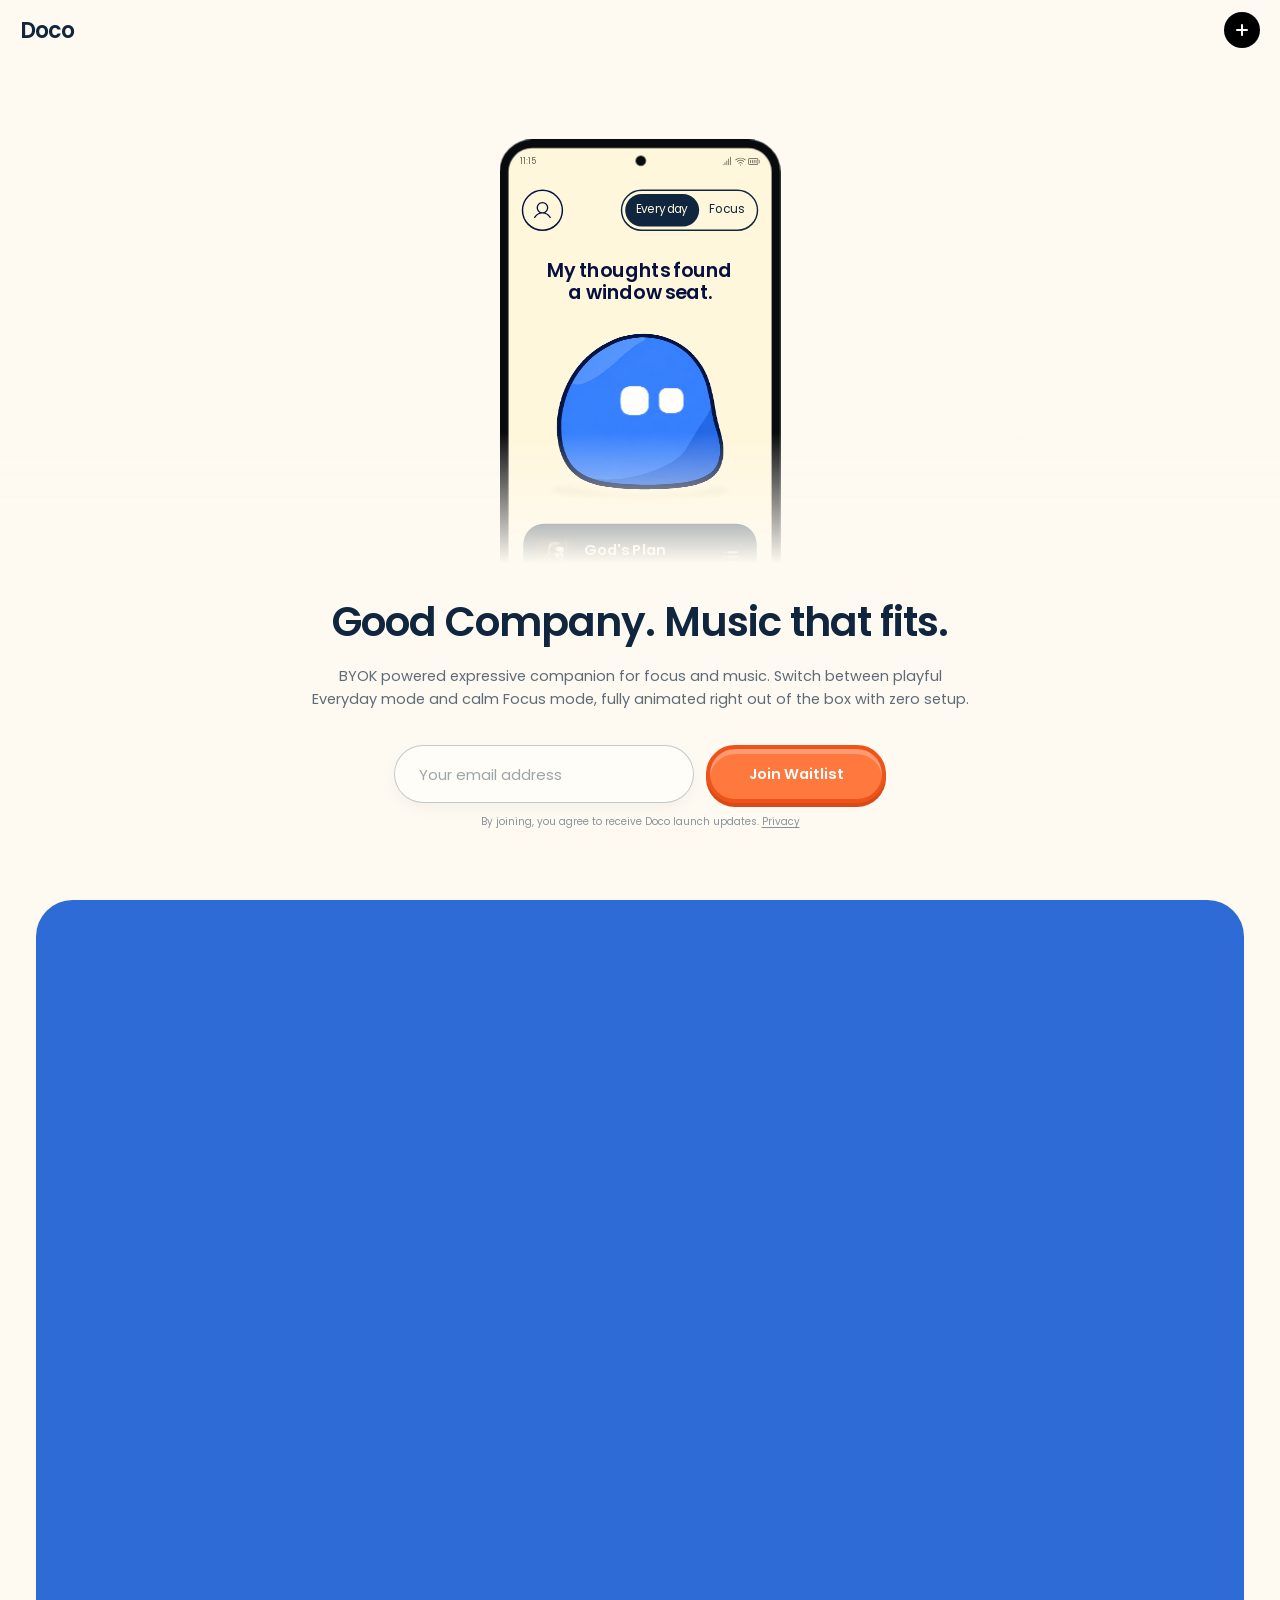
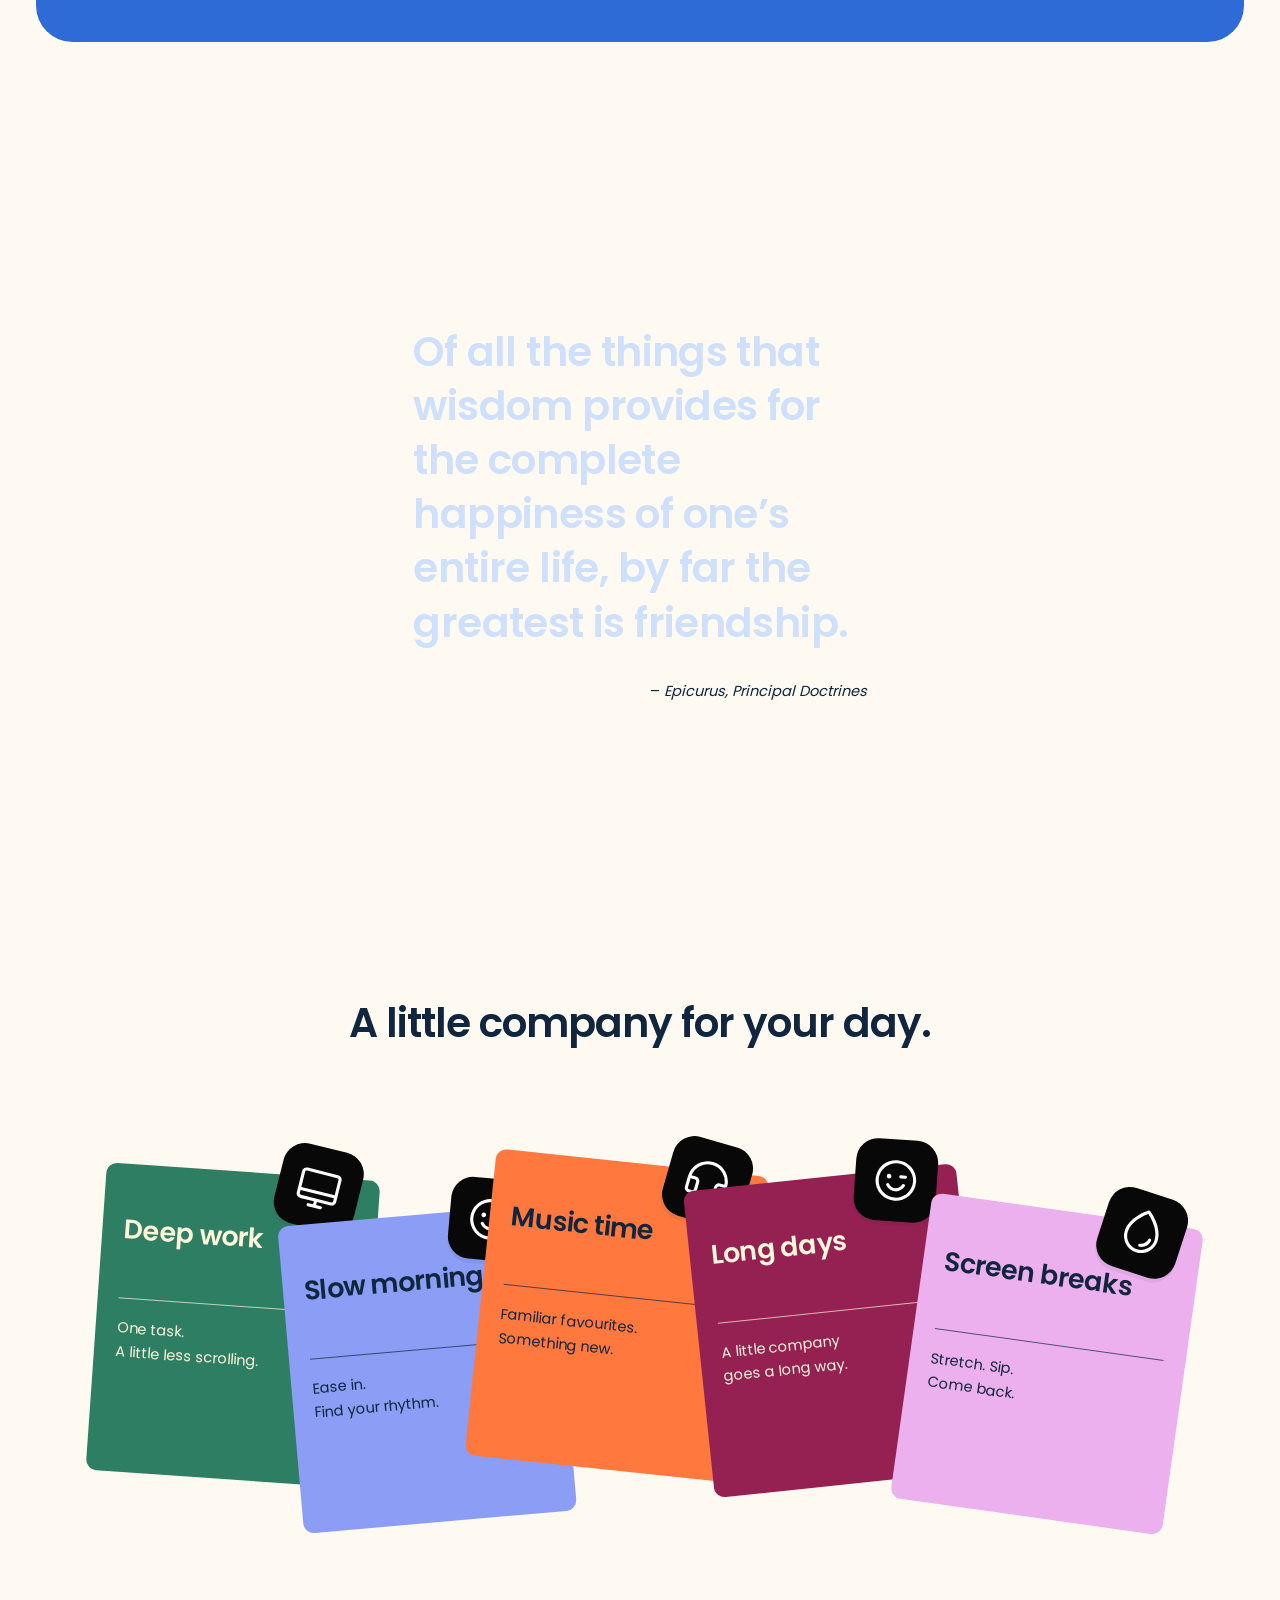
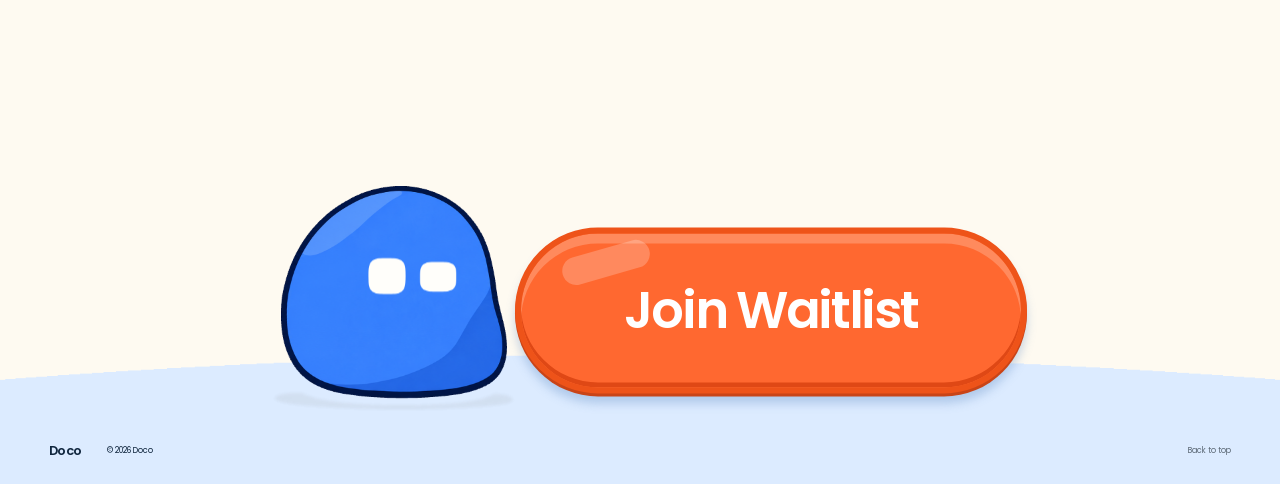
==== commit cecfa5bb: "Publish refreshed Doco landing page" ====
--- a/index.html
+++ b/index.html
@@ -8,7 +8,7 @@
 <meta property="og:type" content="website"><meta property="og:locale" content="en_US"><meta property="og:url" content="https://getdoco.app/"><meta property="og:site_name" content="Doco"><meta property="og:title" content="Doco — Good company. Music that fits."><meta property="og:description" content="An expressive companion for focus, music and everyday moments."><meta property="og:image" content="https://getdoco.app/assets/doco-social-preview-v1.png"><meta property="og:image:secure_url" content="https://getdoco.app/assets/doco-social-preview-v1.png"><meta property="og:image:type" content="image/png"><meta property="og:image:width" content="1200"><meta property="og:image:height" content="630"><meta property="og:image:alt" content="Doco beside the words Good company. Music that fits.">
 <meta name="twitter:card" content="summary_large_image"><meta name="twitter:title" content="Doco — Good company. Music that fits."><meta name="twitter:description" content="An expressive companion for focus, music and everyday moments."><meta name="twitter:image" content="https://getdoco.app/assets/doco-social-preview-v1.png"><meta name="twitter:image:alt" content="Doco beside the words Good company. Music that fits.">
 <meta name="doco-analytics-id" content=""><meta name="doco-waitlist-api" content="https://rdadsnqafiwrjapaobnr.supabase.co/functions/v1/waitlist"><title>Doco — Good company. Music that fits.</title>
-<link rel="icon" href="assets/favicon.ico" sizes="any"><link rel="icon" href="assets/favicon-32.png" type="image/png" sizes="32x32"><link rel="icon" href="assets/favicon-16.png" type="image/png" sizes="16x16"><link rel="apple-touch-icon" href="assets/apple-touch-icon.png" sizes="180x180"><meta name="msapplication-config" content="browserconfig.xml"><link rel="preload" href="assets/poppins-semibold.ttf" as="font" type="font/ttf" crossorigin><link rel="stylesheet" href="site.release-20260925-9.css">
+<link rel="icon" href="assets/favicon.ico" sizes="any"><link rel="icon" href="assets/favicon-32.png" type="image/png" sizes="32x32"><link rel="icon" href="assets/favicon-16.png" type="image/png" sizes="16x16"><link rel="apple-touch-icon" href="assets/apple-touch-icon.png" sizes="180x180"><meta name="msapplication-config" content="browserconfig.xml"><link rel="preload" href="assets/poppins-semibold.ttf" as="font" type="font/ttf" crossorigin><link rel="stylesheet" href="site.release-20260925-10.css">
 <script type="application/ld+json">{"@context":"https://schema.org","@type":"WebSite","name":"Doco","url":"https://getdoco.app/","description":"An expressive companion for focus, music and everyday moments."}</script>
 </head>
 <body class="is-loading">
@@ -16,7 +16,7 @@
 <div class="site-loader-inner" aria-hidden="true"><img class="loader-doco" src="assets/doco-loader.png" alt="" width="245" height="210"><span class="loader-track"><span class="loader-fill" id="loader-fill"></span></span></div>
 <span class="sr-only" id="loader-copy">Loading Doco</span><span class="sr-only" id="loader-percent">8%</span>
 </div>
-<script src="loader.release-20260925-9.js"></script>
+<script src="loader.release-20260925-10.js"></script>
 <header class="site-navigation" id="site-navigation">
 <span class="nav-progressive-blur" aria-hidden="true"><i></i><i></i><i></i><i></i><i></i></span>
 <a class="site-wordmark" href="#hero-demo-flow" data-cursor-label="none">Doco</a>
@@ -140,15 +140,15 @@
 <div><strong id="consent-title">Optional analytics</strong><p>Doco can use anonymous usage data to improve this page. It stays off unless you accept.</p></div>
 <div class="consent-actions"><button type="button" id="consent-reject">No thanks</button><button type="button" id="consent-accept">Accept</button></div>
 </aside>
-<script src="companion-mode.js"></script><script src="oled-face-renderer.js"></script><script src="gallery-robot-profiles.js"></script><script src="gallery-motion-core.js"></script><script src="gallery-robot-director.js"></script><script src="gallery-surface-projection.js"></script><script src="gallery-face-rig.js"></script><script src="gallery-living-motion.js"></script><script src="gallery-performance-catalog.js"></script><script src="gallery-living-director.js"></script><script src="cartoon-core.js"></script><script src="cartoon-renderer.js"></script><script src="gallery-scene-director.js"></script><script src="doco-performance.js"></script><script src="desktop-visits-motion.js"></script><script src="visitor-actor.js"></script><script src="hero-phone-journey.release-20260925-9.js"></script><script src="site.release-20260925-9.js"></script>
+<script src="companion-mode.js"></script><script src="oled-face-renderer.js"></script><script src="gallery-robot-profiles.js"></script><script src="gallery-motion-core.js"></script><script src="gallery-robot-director.js"></script><script src="gallery-surface-projection.js"></script><script src="gallery-face-rig.js"></script><script src="gallery-living-motion.js"></script><script src="gallery-performance-catalog.js"></script><script src="gallery-living-director.js"></script><script src="cartoon-core.js"></script><script src="cartoon-renderer.js"></script><script src="gallery-scene-director.js"></script><script src="doco-performance.js"></script><script src="desktop-visits-motion.js"></script><script src="visitor-actor.js"></script><script src="hero-phone-journey.release-20260925-10.js"></script><script src="site.release-20260925-10.js"></script>
 <script src="quote-reveal.js"></script>
-<script src="cursor.release-20260925-9.js"></script>
+<script src="cursor.release-20260925-10.js"></script>
 <script src="moments.js"></script>
 <script src="doco-knowledge.js"></script>
-<script src="navigation.release-20260925-9.js"></script>
-<script src="interactions.release-20260925-9.js"></script>
+<script src="navigation.release-20260925-10.js"></script>
+<script src="interactions.release-20260925-10.js"></script>
 <script src="footer.js"></script>
 <script src="waitlist.js"></script>
-<script src="film.release-20260925-9.js"></script>
+<script src="film.release-20260925-10.js"></script>
 <script src="privacy.js"></script>
 </body></html>
--- a/site.release-20260925-10.css
+++ b/site.release-20260925-10.css
@@ -0,0 +1,232 @@
+@font-face{font-family:Poppins;src:url('assets/poppins-regular.ttf') format('truetype');font-weight:400;font-display:swap}
+@font-face{font-family:Poppins;src:url('assets/poppins-semibold.ttf') format('truetype');font-weight:600 800;font-display:swap}
+@font-face{font-family:Inter;src:url('assets/cartoon/inter-latin.woff2') format('woff2');font-weight:100 900;font-display:swap}
+:root{--cream:#fff7db;--page:#fefaf1;--navy:#10263e;--blue:#2f6bd7;--orange:#ff783e;--ink:var(--navy);--muted:#5e6b78;--type-heading:clamp(28px,3.18vw,46px);--type-title:clamp(24px,2.1vw,30px);--type-body:clamp(14px,1.14vw,16px);--type-label:clamp(11px,1.14vw,16px);--type-quote:clamp(32px,3.18vw,46px);font-family:Poppins,Arial,sans-serif;background:var(--page);color:var(--ink);font-synthesis:none}
+*{box-sizing:border-box}body{margin:0;overflow-x:clip}body.is-loading{overflow:hidden}main{max-width:1440px;margin:auto;padding-bottom:0}button,a,input{-webkit-tap-highlight-color:transparent}button{font:inherit;cursor:pointer}button:disabled{cursor:wait}button,a{touch-action:manipulation}button:focus-visible,a:focus-visible,input:focus-visible{outline:3px solid var(--orange);outline-offset:4px}button{border:0}img{display:block;max-width:100%}[hidden]{display:none!important}h1,p{margin:0}.sr-only{position:absolute;width:1px;height:1px;overflow:hidden;clip-path:inset(50%);white-space:nowrap}
+.site-loader{position:fixed;z-index:10000;inset:0;display:grid;place-items:center;background:var(--page);opacity:1;visibility:visible;transition:opacity .45s ease,visibility 0s linear .45s}.site-loader.is-leaving{opacity:0;visibility:hidden;pointer-events:none}.site-loader-inner{position:relative;z-index:0;display:flex;flex-direction:column;align-items:center;justify-content:center;gap:30px;transform:translateY(-1.5vh)}.site-loader-inner::before{content:"";position:absolute;z-index:0;top:clamp(154px,13.6vw,195px);width:clamp(166px,14.5vw,210px);height:clamp(10px,.9vw,14px);background:url('assets/cartoon/ground-shadow.png') center/100% 100% no-repeat;filter:blur(1.5px) opacity(.5);mix-blend-mode:multiply;pointer-events:none}.loader-doco{position:relative;z-index:1;display:block;width:clamp(195px,17vw,245px);height:auto;object-fit:contain;animation:loader-breathe 1.4s ease-in-out infinite;transform-origin:50% 88%}.loader-track{position:relative;z-index:1;display:block;width:clamp(154px,13.5vw,194px);height:7px;overflow:hidden;border-radius:999px;background:#e7e1cf}.loader-fill{display:block;width:8%;height:100%;border-radius:inherit;background:var(--orange);transition:width .28s cubic-bezier(.2,.8,.2,1)}@keyframes loader-breathe{0%,100%{transform:translateY(0) scale(1)}50%{transform:translateY(-3px) scale(1.012,.988)}}@media(max-width:600px){.site-loader-inner{gap:24px}.site-loader-inner::before{top:138px;width:150px;height:10px}.loader-doco{width:176px}.loader-track{width:158px;height:6px}}@media(prefers-reduced-motion:reduce){.loader-doco{animation:none}.loader-fill,.site-loader{transition:none}}
+.site-navigation{position:fixed;z-index:9100;isolation:isolate;inset:0 0 auto;display:flex;align-items:center;justify-content:space-between;height:60px;padding:0 20px;border-top:1px solid #10263e;background:transparent;pointer-events:none}.nav-progressive-blur{position:absolute;z-index:-1;inset:0 0 -60px;overflow:hidden;pointer-events:none;opacity:0;transition:opacity .22s ease}.site-navigation.has-scroll-under .nav-progressive-blur,.nav-open .nav-progressive-blur{opacity:1}.nav-progressive-blur i,.nav-progressive-blur::after{position:absolute;inset:0;display:block;pointer-events:none}.nav-progressive-blur i{background:#fefaf10a}.nav-progressive-blur i:nth-child(1){-webkit-backdrop-filter:blur(2px);backdrop-filter:blur(2px);-webkit-mask-image:linear-gradient(to bottom,#000 0,#000 12%,transparent 100%);mask-image:linear-gradient(to bottom,#000 0,#000 12%,transparent 100%)}.nav-progressive-blur i:nth-child(2){-webkit-backdrop-filter:blur(4px);backdrop-filter:blur(4px);-webkit-mask-image:linear-gradient(to bottom,#000 0,#000 16%,transparent 82%);mask-image:linear-gradient(to bottom,#000 0,#000 16%,transparent 82%)}.nav-progressive-blur i:nth-child(3){-webkit-backdrop-filter:blur(8px);backdrop-filter:blur(8px);-webkit-mask-image:linear-gradient(to bottom,#000 0,#000 20%,transparent 64%);mask-image:linear-gradient(to bottom,#000 0,#000 20%,transparent 64%)}.nav-progressive-blur i:nth-child(4){-webkit-backdrop-filter:blur(16px);backdrop-filter:blur(16px);-webkit-mask-image:linear-gradient(to bottom,#000 0,#000 24%,transparent 49%);mask-image:linear-gradient(to bottom,#000 0,#000 24%,transparent 49%)}.nav-progressive-blur i:nth-child(5){-webkit-backdrop-filter:blur(24px);backdrop-filter:blur(24px);-webkit-mask-image:linear-gradient(to bottom,#000 0,#000 28%,transparent 39%);mask-image:linear-gradient(to bottom,#000 0,#000 28%,transparent 39%)}.nav-progressive-blur::after{content:"";background:#fefaf185;-webkit-mask-image:linear-gradient(to bottom,#000 0,#000 20%,transparent 92%);mask-image:linear-gradient(to bottom,#000 0,#000 20%,transparent 92%)}@supports not ((-webkit-backdrop-filter:blur(1px)) or (backdrop-filter:blur(1px))){.nav-progressive-blur i{display:none}.nav-progressive-blur::after{background:#fefaf1ed}}.site-wordmark,.nav-toggle{pointer-events:auto}.site-wordmark{color:var(--navy);font-size:22px;font-weight:600;letter-spacing:-.04em;text-decoration:none}.nav-toggle{width:36px;height:36px;flex:0 0 36px;padding:0;display:flex;align-items:center;justify-content:center;overflow:clip;border-radius:50%;background:#000;box-shadow:none;line-height:0;transition:background-color .2s ease}.nav-toggle img{display:block;width:12px;height:12px;max-width:none;flex:none;transform:rotate(0);transform-origin:50% 50%;transition:transform .45s cubic-bezier(.22,.8,.2,1)}.nav-toggle:hover,.nav-toggle[aria-expanded=true]{background:#000}.nav-toggle[aria-expanded=true] img{transform:rotate(45deg)}.nav-panel{position:fixed;z-index:9000;inset:0;pointer-events:none;visibility:hidden;transition:visibility 0s linear .6s}.nav-dismiss{position:absolute;inset:0;width:100%;height:100%;padding:0;background:#fefaf13d;opacity:0;pointer-events:none;-webkit-backdrop-filter:blur(12px) saturate(.9);backdrop-filter:blur(12px) saturate(.9);transition:opacity .2s ease}.nav-stack{position:absolute;top:76px;right:20px;display:grid;gap:12px}.nav-card{width:150px;height:150px;padding:20px;display:flex;flex-direction:column;align-items:flex-start;justify-content:space-between;border:0;border-radius:16px;background:var(--navy);box-shadow:none;color:var(--cream);text-decoration:none;opacity:0;transform:translateY(-24px);transform-origin:100% 0;pointer-events:none;transition:opacity .32s ease,transform .5s cubic-bezier(.16,1,.3,1),background-color .08s linear}.nav-card small{font:600 11px/1 Inter,sans-serif;letter-spacing:.08em;opacity:.58}.nav-card span{font-size:22px;font-weight:600;letter-spacing:-.045em;line-height:.98;text-align:left}.nav-card:hover,.nav-card:focus-visible{background:var(--blue)}.nav-panel.is-open{visibility:visible;pointer-events:auto;transition-delay:0s}.nav-panel.is-open .nav-dismiss{opacity:1;pointer-events:auto}.nav-panel.is-open .nav-card{opacity:1;transform:translateY(0);pointer-events:auto;transition-delay:calc(100ms + var(--nav-index)*50ms),calc(100ms + var(--nav-index)*50ms),0s}@media(max-width:700px){.site-wordmark{font-size:20px}}@media(max-height:720px){.nav-stack{top:68px;gap:8px}.nav-card{height:min(150px,calc((100vh - 100px)/4));min-height:98px;padding:16px 18px}.nav-card span{font-size:20px}}@media(prefers-reduced-motion:reduce){.nav-progressive-blur,.nav-toggle,.nav-toggle img,.nav-card{transition:none}}
+.hero-demo-flow{position:relative;isolation:isolate}
+#hero-title,#demo-panel,#moments,#desktop-download,#qa-title{scroll-margin-top:88px}
+.hero{position:relative;min-height:clamp(800px,100vh,920px);padding:0 24px clamp(70px,5.5vw,82px);display:flex;align-items:center;justify-content:flex-end;flex-direction:column;text-align:center;overflow:hidden;background:var(--page)}
+.hero::after{content:"";position:absolute;z-index:2;left:0;right:0;bottom:0;height:52%;background:linear-gradient(to bottom,transparent 0,var(--page) 28%,var(--page) 100%);pointer-events:none}
+.hero h1,.hero>.hero-copy,.hero-waitlist-form{position:relative;z-index:3}
+.hero h1{font-size:var(--type-heading);font-weight:600;letter-spacing:-.025em;line-height:1.2;margin-top:0}
+.hero>.hero-copy{width:calc(100% - 48px);max-width:920px;font-size:var(--type-body);line-height:1.6;color:var(--muted);margin-top:clamp(12px,1.4vw,20px);text-wrap:balance}
+.hero-waitlist-form{width:min(100%,492px);margin-top:clamp(23px,2.65vw,38px)}.hero-waitlist-fields{display:grid;grid-template-columns:300px 180px;align-items:stretch;gap:12px}.hero-waitlist-fields input{display:block;width:300px;min-width:0;height:58px;border:1px solid #10263e3d;border-radius:999px;background:#fffdf7;padding:0 24px;color:var(--navy);font:400 15px/1 Poppins,sans-serif;box-shadow:0 5px 16px #10263e0a;transition:border-color .2s,box-shadow .2s}.hero-waitlist-fields input::placeholder{color:#5e6b7899}.hero-waitlist-fields input:hover{border-color:#10263e73}.hero-waitlist-fields input:focus{border-color:var(--blue);box-shadow:0 0 0 4px #2f6bd718}.store-link{margin:0;display:inline-grid;place-items:center;min-width:180px;min-height:58px;padding:0 26px;border:4px solid #ee5319;border-radius:999px;background:var(--orange);box-shadow:inset 0 5px 0 #ff9a71,0 4px 0 #d94a17;color:#fff;text-decoration:none;font-size:var(--type-body);font-weight:600;transition:transform .2s,box-shadow .2s}.store-link:hover{transform:translateY(-3px);box-shadow:inset 0 5px 0 #ff9a71,0 7px 0 #d94a17}.store-link:active{transform:translateY(2px);box-shadow:inset 0 3px 0 #ff9a71,0 2px 0 #d94a17}.store-link:disabled{cursor:default;opacity:.78}.hero-waitlist-form.is-complete .store-link{border-color:#247d10;background:#2a8f13;box-shadow:inset 0 5px 0 #5fbd48,0 4px 0 #1e670c}.waitlist-message{min-height:20px;margin:10px 2px 0;color:var(--muted);font-size:13px;line-height:1.5}.waitlist-message:empty{display:none}.waitlist-privacy{margin:12px auto 0;color:#5e6b78b8;font-size:10px;line-height:1.45}.waitlist-privacy a{color:inherit;text-underline-offset:2px}.waitlist-privacy a:hover{color:var(--navy)}.waitlist-honeypot{position:absolute!important;left:-10000px!important;width:1px!important;height:1px!important;overflow:hidden!important}
+@media(max-width:900px){.hero-waitlist-form{width:min(86vw,300px)}.hero-waitlist-fields{grid-template-columns:1fr}.hero-waitlist-fields input,.hero-waitlist-fields .store-link{width:100%}}
+@media(min-width:601px) and (max-width:900px){.hero{min-height:800px;padding:474px 24px 50px;justify-content:flex-start}.hero::after{height:58%;background:linear-gradient(to bottom,transparent 0,#fefaf13d 8%,#fefaf1cc 16%,#fefaf1f5 24%,var(--page) 30%,var(--page) 100%)}.hero>.hero-copy{max-width:620px}.waitlist-message:empty{display:none}}
+.demo-panel{position:relative;margin:0 clamp(24px,2.85vw,41px);aspect-ratio:830/510;border-radius:clamp(25px,2.85vw,41px);background:var(--blue);overflow:hidden;color:var(--navy)}
+.demo-panel::before{content:"";position:absolute;z-index:3;top:0;left:50%;width:min(100%,clamp(320px,30%,390px));height:min(40%,190px);transform:translateX(-50%);background:linear-gradient(to bottom,rgba(47,107,215,1) 0%,rgba(47,107,215,.82) 34%,rgba(47,107,215,.45) 68%,rgba(47,107,215,0) 100%);opacity:0;transition:opacity .14s ease-out;pointer-events:none}
+.hero-demo-flow[data-entry-veil=true] .demo-panel::before{opacity:1}
+.demo-toolbar{--control-height:clamp(30px,3.42vw,49px);position:absolute;inset:clamp(24px,2.85vw,41px) clamp(24px,2.85vw,41px) auto;display:flex;align-items:center;justify-content:space-between;z-index:4;opacity:0;visibility:hidden;transform:translateY(-8px);pointer-events:none;transition:opacity .22s ease-out,transform .3s cubic-bezier(.2,.8,.2,1),visibility 0s linear .3s}
+.hero-demo-flow[data-journey=docked][data-return-phase=idle] .demo-toolbar{opacity:1;visibility:visible;transform:translateY(0);pointer-events:auto;transition-delay:0s}
+.orientation-switch{display:flex;align-items:center;padding:clamp(2px,.23vw,3.3px);height:var(--control-height);border:1px solid white;border-radius:30px}.orientation-switch button{display:flex;align-items:center;justify-content:center;height:100%;border-radius:25px;background:none;color:white;font-size:var(--type-label);padding:0 clamp(9px,1.025vw,15px);line-height:1;transition:background .2s,color .2s}.orientation-switch button[aria-pressed=true]{background:white;color:var(--navy)}
+.leap-button{display:flex;align-items:center;justify-content:center;gap:clamp(6px,.68vw,10px);height:var(--control-height);padding:0 clamp(12px,1.365vw,20px);background:white;color:var(--navy);border-radius:30px;font-size:var(--type-label);line-height:1;transition:transform .2s,box-shadow .2s}.leap-button img{width:clamp(15px,1.7vw,24.5px);height:auto;flex:none}.leap-button:hover:not(:disabled){transform:translateY(-2px);box-shadow:0 5px 15px #10263e20}.leap-button[aria-busy=true] img{animation:tap .8s ease-in-out infinite}@keyframes tap{50%{transform:translateY(-3px) rotate(-8deg)}}
+.scene{position:absolute;width:830px;height:510px;left:50%;top:50%;transform:translate(-50%,-50%) scale(var(--scene-scale,1));font-family:Inter,Arial,sans-serif;transform-origin:center;transition:transform .85s cubic-bezier(.22,.8,.2,1)}
+.phone-device{position:absolute;left:var(--phone-x,50%);top:var(--phone-y,300px);width:190px;height:396px;transform:translate(-50%,-50%) rotate(var(--phone-rotate,0deg)) scale(var(--phone-scale,1));transform-origin:center;z-index:1;pointer-events:none;visibility:hidden;will-change:left,top}
+.hero-demo-flow[data-layout-ready=true][data-character-ready=true] .phone-device{visibility:visible}
+.phone-device[data-journey=moving]{will-change:left,top,transform}
+.phone-device[data-journey=docked]{pointer-events:auto;transition:left .85s cubic-bezier(.22,.8,.2,1),top .85s cubic-bezier(.22,.8,.2,1),transform .85s cubic-bezier(.22,.8,.2,1)}
+.device-screen{position:relative;overflow:hidden;background:var(--cream)}.phone-screen{width:190px;height:396px;border:6px solid #080b0e;border-radius:22px;color:#07113f}
+.phone-topbar{position:absolute;inset:5px 8px auto;display:flex;justify-content:space-between;font-size:6px;color:#64645c;height:10px}.phone-topbar>div{display:flex;gap:1px}.phone-topbar img{width:8px;height:8px;opacity:.65}.camera-cutout{position:absolute;top:5px;left:calc(50% - 3.5px);width:7px;height:7px;border-radius:50%;background:#080b0e}
+.phone-toolbar{position:absolute;top:28px;left:9px;right:9px;display:flex;justify-content:space-between;align-items:center}.profile-button{display:grid;place-items:center;width:28px;height:28px;background:transparent;border:1px solid #07113f;border-radius:50%;padding:6px}.profile-button img{width:100%}.mode-switch{display:flex;border:1px solid var(--navy);padding:2px;border-radius:30px}.mode-switch button{font-size:8px;line-height:1.4;background:transparent;color:var(--navy);padding:5px 7px;border-radius:22px}.mode-switch button[aria-pressed=true]{background:var(--navy);color:var(--cream)}
+#phone-prompt{position:absolute;top:76px;left:10px;right:10px;text-align:center;font-size:13px;font-weight:800;line-height:1.12;letter-spacing:-.04em}
+.blob-stage{position:relative;aspect-ratio:390/334;background:transparent;border:0;padding:0;touch-action:none;cursor:grab}.blob-stage:active{cursor:grabbing}.phone-blob{position:absolute;top:117px;left:19px;width:140px}.blob-fallback{width:100%;height:100%;object-fit:contain}.is-ready .blob-fallback{display:none}
+.cartoon-character{position:relative;width:100%;height:100%;transform-origin:center bottom}.cartoon-art{position:absolute;inset:0;will-change:transform}.cartoon-art canvas{position:absolute;inset:0;width:100%;height:100%}.cartoon-shadow{position:absolute;width:86%;left:7%;bottom:0;height:7%;object-fit:fill;transform-origin:center;filter:blur(1.5px) opacity(.5);mix-blend-mode:multiply}
+.demo-music{position:absolute;left:10px;right:10px;bottom:19px;height:111px;border-radius:14px;padding:10px 9px;background:var(--navy);color:var(--cream)}
+.track-heading{display:flex;align-items:center;gap:7px}.album-art{width:25px;height:25px;border-radius:5px;object-fit:cover}.track-heading>div{flex:1;min-width:0}.track-heading strong{display:block;font-size:10px;letter-spacing:-.025em;line-height:1.4;white-space:nowrap;overflow:hidden;text-overflow:ellipsis}.track-heading span{display:block;font-size:6px;line-height:1.5;opacity:.85}.track-heading button{padding:3px;background:transparent}.track-heading button img{width:11px;height:11px}
+.music-note{font-size:5.6px;white-space:nowrap;overflow:hidden;margin-top:3px;opacity:.7}.track-times{display:flex;justify-content:space-between;font-size:6px;margin-top:4px}.progress{appearance:none;display:block;width:100%;height:2px;border:0;border-radius:3px;margin:5px 0;background:#526177;cursor:pointer}.progress::-webkit-slider-thumb{appearance:none;width:3px;height:3px;background:var(--cream);border-radius:50%}.playback-controls{display:flex;align-items:center;justify-content:center;gap:17px;margin-top:9px}.playback-controls button{padding:4px;background:transparent;border-radius:6px}.playback-controls img{width:11px;height:11px}.playback-controls .play-button{width:27px;height:27px;display:grid;place-items:center;background:var(--orange);border-radius:8px}.play-button img{width:15px;height:15px}.phone-homebar{position:absolute;bottom:4px;left:calc(50% - 31px);width:62px;height:2px;border-radius:3px;background:#aaa78f}
+.upcoming{position:absolute;inset:0;background:var(--navy);border-radius:14px;padding:10px;display:flex;flex-direction:column;justify-content:space-evenly;z-index:3}.upcoming button{background:transparent;color:var(--cream);text-align:left;font-size:9px;padding:5px}.upcoming small{display:block;font-size:6px;opacity:.7;margin-top:2px}
+.track-heading button img{filter:brightness(0) invert(1)}
+.computer-device{position:absolute;left:105px;top:115px;width:450px;height:300px;transform:translateX(-720px);pointer-events:none;transition:transform .85s cubic-bezier(.22,.8,.2,1),left .85s cubic-bezier(.22,.8,.2,1),top .85s cubic-bezier(.22,.8,.2,1);will-change:transform}.computer-screen{width:450px;height:273px;border:5px solid #080b0e;border-radius:15px}.computer-base{height:21px;margin-top:4px;background:#080b0e;border-radius:14px 14px 7px 7px}.desktop-icons{position:absolute;left:15px;top:14px;display:grid;gap:10px}.desktop-icons img{width:23px;height:23px}.computer-blob{position:absolute;width:148px;right:27px;bottom:18px}.demo-thought{position:absolute;width:214px;right:5px;bottom:155px;padding:18px 22px;min-height:71px;display:grid;place-items:center;font-size:12px;text-align:center;z-index:2}.demo-thought>img{position:absolute;inset:0;width:100%;height:100%}.demo-thought>span{position:relative}
+.demo-panel[data-desktop=true] .computer-device{transform:translateX(0);pointer-events:auto}
+.hero-demo-flow[data-layout=landscape] .phone-device{--phone-rotate:90deg}
+.hero-demo-flow[data-layout=landscape] .phone-content{width:384px;height:178px;transform:translate(-50%,-50%) rotate(-90deg)}
+.hero-demo-flow[data-layout=landscape] .phone-topbar{height:0;overflow:hidden}
+.hero-demo-flow[data-layout=landscape] .phone-toolbar{top:9px;left:10px;right:167px}
+.hero-demo-flow[data-layout=landscape] #phone-prompt{top:13px;left:241px;right:15px}
+.hero-demo-flow[data-layout=landscape] .phone-blob{top:53px;left:232px}
+.hero-demo-flow[data-layout=landscape] .demo-music{left:10px;right:auto;width:207px;bottom:16px;height:108px}
+.hero-demo-flow[data-layout=landscape] .music-note{height:0;overflow:hidden;margin:0}
+.hero-demo-flow[data-layout=landscape] .track-times{margin-top:13px}
+.hero-demo-flow[data-layout=landscape] .phone-homebar{left:calc(50% - 36px);width:72px}
+.hero-demo-flow[data-layout=landscape] .playback-controls{margin-top:8px}
+.demo-panel[data-desktop=false][data-layout=landscape] .computer-device{left:75px;top:145px;transform:translateX(-720px) scale(.85);transform-origin:top left}
+.demo-panel[data-desktop=true][data-layout=landscape] .computer-device{left:75px;top:145px;transform:translateX(0) scale(.85);transform-origin:top left}
+.phone-content{position:absolute;left:50%;top:50%;width:178px;height:384px;transform:translate(-50%,-50%) rotate(0deg);transform-origin:center;transition:width .85s cubic-bezier(.22,.8,.2,1),height .85s cubic-bezier(.22,.8,.2,1),transform .85s cubic-bezier(.22,.8,.2,1)}
+.camera-cutout{z-index:3}
+.phone-toolbar,#phone-prompt,.phone-blob,.demo-music,.phone-homebar{transition:top .85s cubic-bezier(.22,.8,.2,1),left .85s cubic-bezier(.22,.8,.2,1),right .85s cubic-bezier(.22,.8,.2,1),bottom .85s cubic-bezier(.22,.8,.2,1),width .85s cubic-bezier(.22,.8,.2,1),height .85s cubic-bezier(.22,.8,.2,1)}
+.demo-music{width:158px}
+.phone-topbar{transition:height .85s cubic-bezier(.22,.8,.2,1)}
+@media(max-width:600px){.hero-demo-flow{padding-top:28px}.hero{min-height:clamp(707px,calc(400px + 101vw),900px);padding:clamp(379px,calc(230px + 49vw),474px) 20px 24px;justify-content:flex-start}.hero::after{height:60%;background:linear-gradient(to bottom,transparent 0,#fefaf13d 7%,#fefaf1cc 14%,#fefaf1f5 18%,var(--page) 21%,var(--page) 100%)}.hero h1{max-width:370px;padding:0;font-size:clamp(29.5px,7.3vw,36px);line-height:1.29}.hero>.hero-copy{width:calc(100% + 16px);max-width:280px;margin-top:14px;font-size:clamp(12.25px,3.25vw,16px);line-height:1.4;text-wrap:pretty}.hero-waitlist-form{width:min(75vw,300px);margin-top:34px}.hero-waitlist-fields{grid-template-columns:1fr;gap:10px}.hero-waitlist-fields input{height:44px;padding:0 18px;font-size:12px}.hero-waitlist-fields .store-link{width:100%;min-height:47px;padding:0 18px;font-size:12px}.waitlist-message:empty{display:none}.demo-panel{margin:0 14px;min-height:430px;aspect-ratio:auto;border-radius:24px}.demo-toolbar{--control-height:40px;inset:18px 16px auto}.orientation-switch button{font-size:11px;padding:0 10px}.leap-button{font-size:11px;padding:0 13px}.scene{top:54%}.demo-panel[data-desktop=false][data-layout=portrait] .scene{transform:translate(-50%,-50%) scale(var(--portrait-scale,.84))}.demo-panel[data-desktop=false][data-layout=landscape] .scene{transform:translate(-50%,-50%) scale(var(--landscape-scale,.83))}}
+@media(max-width:600px) and (max-height:760px){.hero{min-height:100svh;padding:min(350px,48svh) 20px max(10px,env(safe-area-inset-bottom))}.hero::after{height:64%;background:linear-gradient(to bottom,transparent 0,#fefaf166 9%,#fefaf1e8 18%,var(--page) 27%,var(--page) 100%)}.hero>.hero-copy{margin-top:10px;line-height:1.36}.hero-waitlist-form{margin-top:18px}.hero-waitlist-fields{gap:8px}.waitlist-privacy{margin-top:8px;font-size:9px}}
+@media(prefers-reduced-motion:reduce){*,*::before,*::after{animation:none!important;transition:none!important}.app-brand:hover img,.store-link:hover,.leap-button:hover{transform:none}}
+.quote-section{min-height:100vh;padding:clamp(76px,8vw,116px) 24px clamp(48px,4.5vw,66px);display:grid;place-items:center}
+.quote-figure{width:35.4vw;max-width:510px;margin:0 auto}
+.quote-figure blockquote{margin:0;color:var(--blue);font-size:var(--type-quote);font-weight:600;line-height:1.33;letter-spacing:-.015em}
+.quote-word{transition:color 90ms linear}
+.quote-figure figcaption{margin-top:clamp(24px,2.4vw,35px);text-align:right;white-space:nowrap;font-size:var(--type-body);line-height:1.6;font-weight:400;color:var(--ink)}
+.quote-figure cite{font-style:italic;font-synthesis:style}
+.context-cursor{position:fixed;top:0;left:0;z-index:9500;pointer-events:none;user-select:none;visibility:hidden;contain:layout style;will-change:transform}
+button,a{user-select:none}
+.context-cursor.is-visible{visibility:visible}
+.context-cursor-tag{display:block;width:max-content;padding:7px 10px 6px;background:var(--cream);color:var(--navy);border:1px solid var(--navy);border-radius:24px 24px 24px 0;font-family:Poppins,Arial,sans-serif;font-size:12px;font-weight:600;line-height:1.2;white-space:nowrap;box-shadow:0 3px 8px #10263e14;opacity:0;transform:rotate(var(--cursor-tilt,0deg)) scale(.65);transform-origin:left bottom;transition:opacity .12s,scale .18s,transform .24s cubic-bezier(.34,1.56,.64,1)}
+.context-cursor.is-visible .context-cursor-tag{opacity:1;transform:rotate(var(--cursor-tilt,0deg)) scale(1)}
+.context-cursor.is-pressed .context-cursor-tag{scale:.9}
+@media(hover:hover) and (pointer:fine) and (prefers-reduced-motion:no-preference){
+ html.cursor-enabled,html.cursor-enabled body{cursor:url('assets/cursor-default.svg') 2 0,auto}
+ .cursor-enabled button:not(:disabled),.cursor-enabled a[href]{cursor:url('assets/cursor-pointer.svg') 12 0,pointer}
+ .cursor-enabled .blob-stage{cursor:grab}.cursor-enabled .blob-stage:active{cursor:grabbing}
+ .cursor-enabled button:disabled{cursor:wait}
+ .cursor-enabled :is(h1,h2,h3,p,blockquote,cite,.app-brand>span){cursor:url('assets/cursor-text.svg') 9 19,text}
+}
+.phone-screen button:disabled,.phone-screen input:disabled{opacity:1;cursor:inherit}
+@media(hover:none),(pointer:coarse),(prefers-reduced-motion:reduce){.context-cursor{display:none}}
+@media(max-width:600px){.quote-section{padding:72px 30px 44px}.quote-figure{width:100%;max-width:340px}.quote-figure blockquote{font-size:32px;line-height:1.33}.quote-figure figcaption{font-size:var(--type-body);margin-top:28px}}
+.desktop-icons img{width:32px;height:32px;object-fit:contain;image-rendering:pixelated}
+@media(max-width:600px){.leap-button span{white-space:nowrap}}
+@media(max-width:360px){.demo-toolbar{inset:18px 12px auto}.orientation-switch button{font-size:10px;padding:0 8px}.leap-button{font-size:10px;padding:0 10px;gap:5px}}
+.moments-section{padding:clamp(50px,4.5vw,66px) 0 clamp(70px,6.5vw,94px);overflow:visible;scroll-margin-top:30px;color:var(--navy)}
+.moments-section>h2{text-align:center;margin:0 24px;font-size:var(--type-heading);font-weight:600;line-height:1.2;letter-spacing:-.025em}
+.moments-deck{--card-width:clamp(210px,24vw,310px);--card-step:clamp(125px,16vw,210px);position:relative;max-width:1320px;margin:120px auto 0;height:520px}
+.moment-card{position:absolute;left:calc(50% - var(--card-width)/2 + (var(--i) - 2)*var(--card-step));top:var(--drop);width:var(--card-width);min-height:365px;padding:78px 30px 35px;border-radius:15px;text-align:left;color:var(--navy);transform:translateX(var(--fan-shift,0px)) rotate(var(--turn));transition:transform .65s cubic-bezier(.22,.8,.2,1),box-shadow .45s;transform-origin:center 70%;z-index:1;display:flex;flex-direction:column;box-shadow:0 3px 0 #10263e08}
+.moment-work{background:#2e7e64;color:var(--cream)}.moment-morning{background:#8b9df5}.moment-music{background:var(--orange)}.moment-company{background:#942151;color:var(--cream)}.moment-break{background:#edb0ef}
+.moment-title{font-size:var(--type-title);font-weight:600;line-height:1.2;letter-spacing:-.025em;min-height:2.4em}
+.moment-divider{display:block;width:100%;height:1px;background:currentColor;margin:20px 0 24px;opacity:.7}
+.moment-copy{font-size:var(--type-body);line-height:1.6;letter-spacing:0}
+.moment-icon{position:absolute;top:-40px;right:28px;width:82px;height:82px;padding:16px;border-radius:22px;background:var(--cream);transform:rotate(10deg);box-shadow:0 4px 0 #10263e10;transition:transform .65s cubic-bezier(.22,.8,.2,1)}
+.moment-card.is-active{transform:translateX(0) translateY(calc(40px - var(--drop))) rotate(0deg);z-index:10;box-shadow:0 3px 0 #10263e08}
+@media(max-width:900px){.moments-deck{--card-width:250px;--card-step:110px}.moment-title{font-size:var(--type-title)}.moment-copy{font-size:var(--type-body)}}
+@media(max-width:700px){.moments-section{padding:48px 0 64px}.moments-section>h2{max-width:400px;margin:auto;padding:0 24px}.moments-deck{display:flex;flex-direction:column;align-items:center;gap:clamp(44px,12vw,60px);overflow:visible;max-width:none;margin-top:42px;height:auto;padding:65px 24px 120px}.moment-card{position:sticky;left:auto;top:clamp(96px,25vw,128px);flex:0 0 auto;width:min(82vw,344px);height:clamp(210px,58vw,240px);min-height:0;padding:0;aspect-ratio:auto;transform:rotate(var(--tilt));z-index:calc(var(--i) + 1)}.moment-card.is-active{transform:rotate(0deg) translateY(-8px)}.moment-icon{width:70px;height:70px;top:-30px;right:24px;padding:14px}.moment-title{font-size:var(--type-title);min-height:0}.moment-divider{margin:14px 0 12px}.moment-copy{font-size:var(--type-body);line-height:1.45}}
+@media(prefers-reduced-motion:reduce){.moment-card,.moment-icon{transition:none}.moment-card.is-active{transform:translateX(0)}.moment-card.is-active .moment-icon{transform:none}.moments-deck{scroll-behavior:auto}}
+.moment-icon{display:block;background:#080808}
+.moment-icon img{width:100%;height:100%;filter:brightness(0) invert(1)}
+.desktop-download{padding:clamp(68px,8vw,116px) clamp(14px,2.85vw,41px) clamp(42px,5.5vw,80px);scroll-margin-top:24px;overflow:visible}
+.desktop-download-card{position:relative;display:grid;grid-template-columns:minmax(300px,.82fr) minmax(420px,1.18fr);grid-template-rows:auto auto;column-gap:clamp(24px,4vw,58px);align-content:center;align-items:center;min-height:clamp(430px,38vw,548px);padding:clamp(46px,5.4vw,78px);border-radius:clamp(25px,2.85vw,41px);background:var(--blue);overflow:hidden}
+.desktop-download-copy{position:relative;z-index:2;grid-column:1;grid-row:1;max-width:430px;color:white}.desktop-kicker{display:inline-flex;align-items:center;gap:9px;padding:9px 14px;border-radius:999px;background:var(--cream);color:var(--navy);font-size:var(--type-label);font-weight:600}.desktop-kicker img{width:20px}.desktop-download h2{margin:clamp(22px,2.2vw,32px) 0 0;color:white;font-size:var(--type-heading);font-weight:600;line-height:1.2;letter-spacing:-.025em}.desktop-download-copy>p{margin-top:12px;color:#fff;font-size:var(--type-body);line-height:1.6}.desktop-download-button{position:relative;z-index:2;grid-column:1;grid-row:2;justify-self:start;display:inline-grid;place-items:center;min-height:58px;margin-top:clamp(27px,2.6vw,38px);padding:0 24px;border:4px solid #ee5319;border-radius:999px;background:var(--orange);box-shadow:inset 0 5px 0 #ff9a71,0 4px 0 #d94a17;color:#fff;text-decoration:none;font-size:var(--type-body);font-weight:600;transition:transform .25s cubic-bezier(.2,.8,.2,1),box-shadow .25s}.desktop-download-button:hover{transform:translateY(-3px);box-shadow:inset 0 5px 0 #ff9a71,0 7px 0 #d94a17}.desktop-download-button:active{transform:translateY(2px);box-shadow:inset 0 3px 0 #ff9a71,0 2px 0 #d94a17}
+.desktop-pair{position:relative;grid-column:2;grid-row:1/span 2;min-width:0;min-height:330px;display:flex;align-items:center;justify-content:center}.pair-device{position:relative;flex:none;display:flex;flex-direction:column;align-items:center;justify-content:center;gap:16px;background:var(--cream);color:var(--navy);font-size:var(--type-label);font-weight:600;box-shadow:0 18px 40px #10263e24;transition:transform .55s cubic-bezier(.16,1,.3,1)}.pair-phone{z-index:2;width:clamp(135px,13vw,184px);height:clamp(205px,19vw,270px);border:6px solid var(--navy);border-radius:30px;transform:translateX(18px) rotate(-5deg)}.pair-phone>img{width:clamp(68px,7vw,94px)}.pair-phone-signal{filter:brightness(0) saturate(100%) invert(13%) sepia(28%) saturate(1182%) hue-rotate(168deg) brightness(91%) contrast(94%)}.pair-pc{z-index:1;width:clamp(270px,25vw,360px);height:clamp(185px,17vw,245px);border:6px solid var(--navy);border-radius:22px;transform:translateX(-18px) rotate(3deg)}.pair-screen{position:relative;width:83%;height:63%;border:3px solid var(--navy);border-radius:10px;background:var(--cream)}.pair-screen::after{content:'';position:absolute;left:38%;right:38%;bottom:-14px;height:14px;background:var(--navy);border-radius:0 0 8px 8px}.pair-icons{position:absolute;left:12px;top:12px;display:grid;gap:7px}.pair-icons img{width:23px;height:23px;image-rendering:pixelated}.pair-signal{position:relative;z-index:4;display:grid;place-items:center;flex:none;width:64px;height:64px;margin:0 -14px;border:5px solid var(--navy);border-radius:50%;background:var(--cream);box-shadow:0 10px 25px #10263e26;transition:transform .55s cubic-bezier(.16,1,.3,1)}.pair-signal img{width:32px}.desktop-download-card:hover .pair-phone{transform:translateX(28px) rotate(-2deg)}.desktop-download-card:hover .pair-pc{transform:translateX(-28px) rotate(1deg)}.desktop-download-card:hover .pair-signal{transform:rotate(-8deg) scale(1.08)}
+@media(max-width:900px){.desktop-download-card{grid-template-columns:1fr;grid-template-rows:auto auto auto;gap:0;padding:48px 28px}.desktop-download-copy{grid-column:1;grid-row:1;max-width:none;text-align:center}.desktop-kicker{margin:auto}.desktop-pair{grid-column:1;grid-row:2;min-height:260px;margin-top:28px}.desktop-download-button{grid-column:1;grid-row:3;justify-self:center;margin-top:28px}.pair-phone{width:140px;height:210px}.pair-pc{width:278px;height:190px}}
+@media(max-width:600px){.desktop-download{padding:54px 14px 34px}.desktop-download-card{min-height:0;padding:30px 18px 23px;border-radius:24px}.desktop-download h2{margin-top:16px}.desktop-download-copy>p{margin-top:8px;line-height:1.45}.desktop-pair{min-height:180px;margin-top:17px}.desktop-download-button{width:100%;min-height:54px;margin-top:17px;padding:0 20px}.pair-device{gap:8px;font-size:11px}.pair-phone{width:92px;height:136px;border-width:4px;border-radius:19px;transform:translateX(11px) rotate(-5deg)}.pair-phone>img{width:50px}.pair-pc{width:178px;height:124px;border-width:4px;border-radius:15px;transform:translateX(-11px) rotate(3deg)}.pair-screen{border-width:2px}.pair-screen::after{bottom:-10px;height:10px}.pair-icons{left:7px;top:7px;gap:3px}.pair-icons img{width:15px;height:15px}.pair-signal{width:44px;height:44px;margin:0 -10px;border-width:4px}.pair-signal img{width:21px}.desktop-download-card:hover .pair-phone{transform:translateX(14px) rotate(-2deg)}.desktop-download-card:hover .pair-pc{transform:translateX(-14px) rotate(1deg)}}
+@media(max-width:380px){.desktop-download-card{padding-inline:16px}.desktop-pair{min-height:168px}.pair-phone{width:86px;height:128px}.pair-phone>img{width:46px}.pair-pc{width:164px;height:116px}.pair-signal{width:42px;height:42px}.desktop-download-button{width:100%}}
+@media(prefers-reduced-motion:reduce){.desktop-download-button,.pair-device,.pair-signal{transition:none}.desktop-download-card:hover .pair-phone{transform:translateX(18px) rotate(-5deg)}.desktop-download-card:hover .pair-pc{transform:translateX(-18px) rotate(3deg)}.desktop-download-card:hover .pair-signal{transform:none}}
+.quote-section,.desktop-download,.qa-section,.film-section,.site-footer{content-visibility:auto;contain-intrinsic-size:auto 780px}
+html{scroll-behavior:smooth}
+.demo-music .track-times{margin-top:10px;font-variant-numeric:tabular-nums}
+.demo-music .progress{--progress:38.38%;height:10px;margin:2px 0 0;padding:0;background:transparent;cursor:inherit}
+.progress::-webkit-slider-runnable-track{height:3px;border-radius:3px;background:linear-gradient(to right,var(--cream) 0 var(--progress),#3b5168 var(--progress) 100%)}
+.progress::-webkit-slider-thumb{width:5px;height:5px;margin-top:-1px;box-shadow:0 0 0 1px #10263e33}
+.progress::-moz-range-track{height:3px;border-radius:3px;background:#3b5168}
+.progress::-moz-range-progress{height:3px;border-radius:3px;background:var(--cream)}
+.progress::-moz-range-thumb{width:5px;height:5px;border:0;border-radius:50%;background:var(--cream)}
+.demo-music .playback-controls{margin-top:6px}
+.moments-deck{--card-width:25.163%;--card-step:calc(var(--card-width) * .74375);width:85%;max-width:none;margin-top:140px;height:calc(min(85vw,1224px) * .2831 + 110px)}
+.moment-card{--offset-x:0%;--offset-y:-5.4%;--tilt:4deg;top:0;min-height:0;height:auto;aspect-ratio:8/9;padding:0;border-radius:0;background:transparent;box-shadow:none;transform:translate(var(--offset-x),var(--offset-y)) rotate(var(--tilt));transform-origin:center;transition:transform .65s cubic-bezier(.22,.8,.2,1);overflow:visible}
+.moment-card:nth-child(2){--offset-x:-3.2%;--offset-y:8.6%;--tilt:-5deg}
+.moment-card:nth-child(3){--offset-x:-8.4%;--offset-y:-8.5%;--tilt:6deg}
+.moment-card:nth-child(4){--offset-x:-3.2%;--offset-y:-3.7%;--tilt:-6deg}
+.moment-card:nth-child(5){--offset-y:7.1%;--tilt:8deg}
+.moment-surface{display:flex;flex-direction:column;width:100%;height:100%;padding:18.18% 7.79% 7.79%;border-radius:clamp(8px,.833vw,12px);text-align:left;transform:translateX(var(--fan-shift,0%));transition:transform .65s cubic-bezier(.22,.8,.2,1)}
+.moment-work .moment-surface{background:#2e7e64}.moment-morning .moment-surface{background:#8b9df5}.moment-music .moment-surface{background:var(--orange)}.moment-company .moment-surface{background:#942151}.moment-break .moment-surface{background:#edb0ef}
+.moment-title{font-size:var(--type-title);min-height:2.4em}
+.moment-divider{margin:20px 0 18px}
+.moment-card.is-active{transform:translate(0,0) rotate(0deg) scale(1.1);box-shadow:none}
+.moment-card.is-active .moment-surface{transform:translateX(0)}
+.moment-icon{width:clamp(60px,6.4vw,82px);height:clamp(60px,6.4vw,82px);top:-30px;right:20px}
+@media(min-width:701px) and (max-width:1050px){.moment-surface{padding:16% 7% 7%}.moment-title{min-height:2.3em;font-size:clamp(18px,2.3vw,24px);line-height:1.15}.moment-divider{margin:clamp(10px,1.3vw,14px) 0}.moment-copy{font-size:clamp(12px,1.45vw,14px);line-height:1.35}}
+@media(max-width:700px){.moments-deck{width:100%;max-width:none;margin-top:42px;height:auto}.moment-card{position:sticky;top:clamp(96px,25vw,128px);height:clamp(210px,58vw,240px);aspect-ratio:auto;min-height:0;padding:0}.moment-surface{min-height:0;height:100%;padding:44px 24px 18px;transform:none;border-radius:15px}.moment-icon{width:70px;height:70px;right:24px}.moment-title{font-size:var(--type-title);min-height:0}.moment-divider{margin:14px 0 12px}.moment-copy{line-height:1.45}}
+@media(prefers-reduced-motion:reduce){.moment-surface{transition:none}.moment-card.is-active{transform:none}}
+@media(prefers-reduced-motion:reduce){html{scroll-behavior:auto}}
+.qa-section{max-width:880px;margin:auto;padding:clamp(60px,5vw,72px) 32px clamp(88px,8vw,116px);scroll-margin-top:32px}
+.qa-section>h2{margin:0 0 48px;text-align:center;font-size:var(--type-heading);font-weight:600;line-height:1.2;letter-spacing:-.025em;color:var(--navy)}
+.qa-list{border-top:1px solid #10263e26}
+.qa-list details{border-bottom:1px solid #10263e26}
+.qa-list summary{display:flex;align-items:center;justify-content:space-between;gap:24px;padding:24px 0;list-style:none;cursor:pointer;font-size:clamp(16px,1.4vw,20px);font-weight:600;line-height:1.5;color:var(--navy);transition:color .2s}
+.qa-list summary::-webkit-details-marker{display:none}
+.qa-list summary::after{content:'+';flex:none;width:24px;text-align:center;font-size:24px;font-weight:400;line-height:1}
+.qa-list details[open]>summary::after{content:'−'}
+.qa-list details[data-expanded=false]>summary::after{content:'+'}
+html.smooth-wheel{scroll-behavior:auto!important}
+.qa-list summary:hover{color:var(--blue)}
+.qa-list summary:focus-visible{outline:3px solid var(--orange);outline-offset:5px;border-radius:4px}
+.qa-list p{max-width:660px;padding:0 38px 24px 0;font-size:var(--type-body);line-height:1.7;color:var(--muted)}
+.visually-hidden{position:absolute!important;width:1px!important;height:1px!important;padding:0!important;margin:-1px!important;overflow:hidden!important;clip:rect(0,0,0,0)!important;white-space:nowrap!important;border:0!important}
+.qa-ask{border-bottom:1px solid #10263e26}
+.qa-ask-form{display:flex;align-items:center;gap:18px;min-height:82px}
+.qa-ask-form input{min-width:0;flex:1;border:0;outline:0;background:transparent;padding:24px 0;font:600 clamp(16px,1.4vw,20px)/1.5 Poppins,sans-serif;color:var(--navy);caret-color:var(--blue)}
+.qa-ask-form input::placeholder{color:#10263e7d;opacity:1}
+.qa-ask-form button{flex:none;min-width:68px;height:42px;border:0;border-radius:999px;background:var(--navy);padding:0 18px;font:600 14px/1 Poppins,sans-serif;color:#fff;transition:transform .2s cubic-bezier(.2,.8,.2,1),background-color .2s,opacity .2s}
+.qa-ask-form button:hover:not(:disabled){transform:translateY(-2px);background:var(--blue)}
+.qa-ask-form button:active:not(:disabled){transform:translateY(0) scale(.96)}
+.qa-ask-form button:focus-visible{outline:3px solid var(--orange);outline-offset:3px}
+.qa-ask-form button:disabled{opacity:.28;cursor:default}
+.qa-ask-form[data-state=thinking] button{opacity:.72}
+.qa-ask-answer{max-width:660px;padding:2px 38px 26px 0;font-size:var(--type-body);line-height:1.7;color:var(--muted);animation:qa-answer-in .32s cubic-bezier(.22,.8,.2,1) both}
+.qa-ask-answer a{display:inline-block;margin-left:.3em;color:var(--navy);font-weight:600;text-decoration-thickness:1px;text-underline-offset:3px}
+.qa-ask-answer a:hover{color:var(--blue)}
+.qa-ask-answer a:focus-visible{outline:3px solid var(--orange);outline-offset:3px;border-radius:3px}
+.qa-ask-answer[hidden]{display:none}
+.qa-ask-error{margin:-12px 0 20px;color:#9b2c2c;font-size:14px;line-height:1.45}
+.qa-ask-error[hidden]{display:none}
+@keyframes qa-answer-in{from{opacity:0;transform:translateY(-8px)}to{opacity:1;transform:none}}
+.film-section{padding:clamp(44px,4.5vw,66px) 0 clamp(40px,3.5vw,52px);background:var(--page)}
+.film-stage{position:relative;margin:0 clamp(24px,2.85vw,41px);padding:clamp(20px,4.4vw,26px) clamp(10px,2.9vw,17px);border-radius:clamp(25px,2.85vw,41px);background:var(--page);overflow:hidden;transform-origin:center;transition:opacity .65s ease,transform .85s cubic-bezier(.16,1,.3,1)}
+.film-section.is-reveal-ready:not(.is-visible) .film-stage{opacity:0;transform:scale(.92)}.film-section.is-visible .film-stage{opacity:1;transform:none}
+.film-frame{position:relative;width:100%;aspect-ratio:1.62;border-radius:clamp(14px,1.4vw,20px);background:#081523;overflow:hidden;isolation:isolate}.film-frame video{display:block;width:100%;height:100%;object-fit:cover;object-position:center;background:#081523}.film-frame::after{content:'';position:absolute;z-index:1;inset:0;background:#10263e0d;pointer-events:none;opacity:1;transition:opacity .2s}.film-frame.is-hover-playing::after{opacity:0}.film-seek{--film-progress:0%;appearance:none;position:absolute;z-index:2;left:50%;bottom:clamp(22px,3.1vw,36px);width:clamp(132px,38%,420px);height:12px;margin:0;padding:5px 0;background:transparent;transform:translateX(-50%);cursor:ew-resize}.film-seek::-webkit-slider-runnable-track{height:2px;border-radius:999px;background:linear-gradient(to right,#fff 0 var(--film-progress),#ffffff55 var(--film-progress) 100%)}.film-seek::-webkit-slider-thumb{appearance:none;width:8px;height:8px;margin-top:-3px;border:0;border-radius:50%;background:#fff;opacity:0;transition:opacity .15s}.film-seek:hover::-webkit-slider-thumb,.film-seek:focus-visible::-webkit-slider-thumb{opacity:1}.film-seek::-moz-range-track{height:2px;border:0;border-radius:999px;background:#ffffff55}.film-seek::-moz-range-progress{height:2px;border-radius:999px;background:#fff}.film-seek::-moz-range-thumb{width:8px;height:8px;border:0;border-radius:50%;background:#fff;opacity:0}.film-seek:hover::-moz-range-thumb,.film-seek:focus-visible::-moz-range-thumb{opacity:1}
+.site-footer{position:relative;width:100%;max-width:none;min-height:clamp(430px,36vw,520px);margin:0;background:var(--page);color:var(--navy);overflow:hidden}
+.site-footer::before{content:'';position:absolute;z-index:0;left:0;right:0;bottom:0;height:29.6%;background:#dcecff;pointer-events:none}
+.site-footer a{color:inherit;text-decoration:none}
+.footer-meta{position:absolute;z-index:4;left:clamp(28px,5vw,72px);right:clamp(28px,5vw,72px);bottom:clamp(34px,4.4vw,64px);display:flex;align-items:center;justify-content:space-between;gap:28px}
+.footer-identity{display:flex;align-items:center;gap:clamp(18px,2vw,28px)}
+.footer-home{font-size:clamp(20px,1.8vw,27px);font-weight:600;letter-spacing:-.035em;line-height:1}
+.footer-links{display:flex;align-items:center;gap:clamp(18px,2.4vw,34px);font-size:clamp(13px,1.05vw,15px);color:var(--muted)}
+.footer-home,.footer-links a{transition:color .2s,transform .25s cubic-bezier(.2,.8,.2,1)}
+.footer-consent-link{border:0;background:transparent;padding:0;color:inherit;font:inherit;cursor:pointer}
+.footer-home:hover,.footer-home:focus-visible,.footer-links a:hover,.footer-links a:focus-visible,.footer-consent-link:hover,.footer-consent-link:focus-visible{color:var(--blue);transform:translateY(-2px)}
+.consent-banner{position:fixed;z-index:1000;left:50%;bottom:max(18px,env(safe-area-inset-bottom));display:flex;align-items:center;justify-content:space-between;gap:28px;width:min(760px,calc(100% - 32px));padding:18px 20px;border:1px solid #10263e2e;border-radius:20px;background:#fffdf4;box-shadow:0 18px 54px #10263e2b;transform:translateX(-50%)}
+.consent-banner[hidden]{display:none}.consent-banner strong{display:block;font-size:16px}.consent-banner p{margin:4px 0 0;color:var(--muted);font-size:13px;line-height:1.45}.consent-actions{display:flex;gap:10px;flex:none}.consent-actions button{min-height:44px;padding:0 17px;border:1px solid #10263e36;border-radius:999px;background:transparent;color:var(--navy);font:600 13px Poppins,sans-serif}.consent-actions #consent-accept{border-color:var(--navy);background:var(--navy);color:#fff}
+@media(max-width:600px){.consent-banner{align-items:stretch;flex-direction:column;gap:14px}.consent-actions{display:grid;grid-template-columns:1fr 1fr}.consent-actions button{width:100%}}
+@media(max-width:600px){.film-section{padding:42px 0 32px}.film-stage{margin:0 14px;padding:0;border-radius:24px}.film-frame{aspect-ratio:4/3;border-radius:18px}}
+@media(prefers-reduced-motion:reduce){.film-frame::after,.film-stage{transition:none}.film-section.is-reveal-ready:not(.is-visible) .film-stage{opacity:1;transform:none}}
+.footer-action-scene{position:absolute;z-index:2;left:50%;top:45%;display:flex;align-items:flex-end;justify-content:center;width:min(950px,calc(100% - 56px));transform:translate(-50%,-50%);isolation:isolate}
+.footer-play-link{position:relative;display:grid;place-items:center;flex:0 1 clamp(430px,43vw,600px);height:clamp(150px,14vw,202px);margin-left:-20px;border:clamp(5px,.48vw,7px) solid #ee5319;border-radius:999px;background:#ff6830;color:#fff!important;box-shadow:inset 0 10px 0 #ff8a5d,inset 0 -5px 0 #df4815,0 3px 0 #c94417,0 10px 10px #5d8bc257;font-size:clamp(40px,4.2vw,60px);font-weight:600;letter-spacing:-.045em;line-height:1;text-align:center;transform:translateX(0) scaleX(1);transform-origin:left center;transition:transform .55s cubic-bezier(.16,1,.3,1),box-shadow .4s cubic-bezier(.16,1,.3,1),background .25s;will-change:transform}
+.footer-play-link::before{content:'';position:absolute;left:8%;top:10%;width:18%;height:18%;border-radius:999px;background:#ffffff38;transform:rotate(-16deg);pointer-events:none}
+.footer-play-link:hover,.footer-play-link:focus-visible{background:#ff713c;box-shadow:inset 0 8px 0 #ff966d,inset 0 -4px 0 #dc4514,0 3px 0 #c94417,0 11px 11px #5d8bc25c}
+.footer-blob{position:relative;z-index:2;flex:none;width:clamp(250px,24vw,340px);margin-bottom:clamp(-5px,-.35vw,-2px);color:inherit;cursor:grab;transform:translate3d(0,0,0) rotate(0deg) scale(1);transform-origin:78% 88%;transition:transform .58s cubic-bezier(.16,1,.3,1),filter .3s;will-change:transform}
+.footer-blob:active{cursor:grabbing}.footer-blob:hover{filter:drop-shadow(0 15px 22px #3980fe22)}
+.footer-blob .cartoon-character{z-index:1}
+.footer-blob:focus-visible{border-radius:42%}
+.site-footer.is-pushing .footer-blob{transform:translate3d(clamp(10px,1.6vw,22px),0,0) rotate(2.2deg) scaleX(1.035) scaleY(.975)}
+.site-footer.is-pushing .footer-play-link{transform:translateX(clamp(6px,1vw,14px)) scaleX(.978)}
+.site-footer.is-pressed .footer-blob{transform:translate3d(clamp(17px,2.1vw,30px),3px,0) rotate(3.2deg) scaleX(1.055) scaleY(.955)}
+.site-footer.is-pressed .footer-play-link{transform:translateX(clamp(10px,1.4vw,20px)) scaleX(.958) scaleY(.97);box-shadow:inset 0 6px 0 #ff966d,inset 0 -3px 0 #d94212,0 2px 0 #c43d14,0 7px 8px #5d8bc25c}
+.site-footer small{font-size:clamp(13px,1.15vw,16px);color:var(--navy)}
+.legal-page{min-height:100vh;background:var(--page);color:var(--navy)}.legal-shell{width:min(760px,calc(100% - 40px));margin:0 auto;padding:48px 0 96px}.legal-back{display:inline-block;color:var(--navy);font-weight:600;text-decoration:none}.legal-shell article{margin-top:72px}.legal-kicker{color:var(--blue);font-size:14px;font-weight:600;text-transform:uppercase;letter-spacing:.12em}.legal-shell h1{margin:12px 0 8px;font-size:clamp(38px,6vw,64px);line-height:1.05;letter-spacing:-.04em}.legal-updated{color:var(--muted);font-size:13px}.legal-shell h2{margin:42px 0 10px;font-size:20px}.legal-shell article>p:not(.legal-kicker):not(.legal-updated){color:var(--muted);font-size:16px;line-height:1.75}.legal-shell article a{color:var(--navy);font-weight:600}.legal-back:hover,.legal-shell article a:hover{color:var(--blue)}
+@media(hover:hover) and (pointer:fine) and (prefers-reduced-motion:no-preference){.cursor-enabled summary{cursor:url('assets/cursor-pointer.svg') 12 0,pointer}}
+@media(max-width:700px){.qa-section{padding:48px 26px 78px}.qa-section>h2{margin-bottom:30px}.qa-list summary{padding:21px 0;gap:16px}.qa-list p{padding-right:0}.qa-ask-form{gap:12px;min-height:76px}.qa-ask-form input{padding:21px 0}.qa-ask-form button{min-width:62px;height:40px;padding:0 15px}.qa-ask-answer{padding-right:0}.site-footer{min-height:430px}.site-footer::before{height:36%}.footer-meta{left:24px;right:24px;bottom:22px;align-items:flex-end;gap:18px}.footer-identity{flex-direction:column;align-items:flex-start;gap:5px}.footer-home{font-size:19px}.footer-links{flex-direction:column;align-items:flex-end;gap:5px;font-size:12px}.site-footer small{font-size:11px}.footer-action-scene{top:45%;width:calc(100% + 8px);align-items:flex-end}.footer-blob{width:clamp(148px,42vw,196px);margin-right:0;margin-bottom:-10px}.footer-play-link{flex-basis:min(62vw,290px);height:clamp(100px,29vw,132px);margin-left:-12px;border-width:4px;box-shadow:inset 0 6px 0 #ff8a5d,inset 0 -4px 0 #df4815,0 2px 0 #c94417,0 7px 8px #5d8bc252;font-size:clamp(27px,8vw,38px)}.footer-play-link::before{left:10%;top:9%;width:20%;height:16%}.site-footer.is-pushing .footer-blob{transform:translate3d(10px,0,0) rotate(2deg) scaleX(1.03) scaleY(.98)}.site-footer.is-pushing .footer-play-link{transform:translateX(6px) scaleX(.98)}.site-footer.is-pressed .footer-blob{transform:translate3d(15px,2px,0) rotate(3deg) scaleX(1.05) scaleY(.96)}.site-footer.is-pressed .footer-play-link{transform:translateX(9px) scaleX(.96) scaleY(.98)}}
+@media(max-width:390px){.site-footer{min-height:390px}.site-footer::before{height:38%}.footer-action-scene{top:45%;width:calc(100% + 26px)}.footer-blob{width:148px;margin-right:0}.footer-play-link{flex-basis:218px;height:96px;font-size:27px}.footer-meta{left:20px;right:20px;bottom:18px}}
+@media(prefers-reduced-motion:reduce){.footer-home,.footer-links a,.footer-blob,.footer-play-link{transition:none}.site-footer.is-pushing .footer-blob,.site-footer.is-pressed .footer-blob,.site-footer.is-pushing .footer-play-link,.site-footer.is-pressed .footer-play-link{transform:none}}
+
+/* Mobile Safari: avoid focus zoom, viewport hairlines, and stale intrinsic footer space. */
+body{background:var(--page)}
+.site-navigation{border-top:0}
+.site-footer{content-visibility:visible;contain:none;contain-intrinsic-size:none}
+.hero-waitlist-fields input:focus-visible{outline:none}
+@media(max-width:600px){.hero-waitlist-fields input{font-size:16px}.hero-waitlist-fields input::placeholder{font-size:13px}}
+@media(max-width:600px){.hero-waitlist-fields input{height:52px}.hero-waitlist-fields .store-link{height:52px;min-height:52px;padding:1px 18px 0;font-size:13px;line-height:1;place-items:center}}
+@media(max-width:600px){.hero>.hero-copy,.hero-waitlist-form{width:min(86vw,340px);max-width:none}}
+@media(max-width:700px){.nav-panel{height:100dvh}.nav-stack{top:72px;bottom:max(12px,env(safe-area-inset-bottom));gap:8px;align-content:start;grid-auto-rows:max-content;max-height:none;overflow-y:auto;overscroll-behavior:contain;-webkit-overflow-scrolling:touch;scrollbar-width:none}.nav-stack::-webkit-scrollbar{display:none}.nav-card{height:clamp(104px,calc((100dvh - 116px)/4),150px);min-height:0}}
+.site-footer::before{height:clamp(92px,7.5vw,108px)}
+@media(max-width:700px){.site-footer::before{height:100px}}
+@media(max-width:390px){.site-footer::before{height:94px}}
+
+/* Curved footer landscape with the larger original Doco + CTA scale. */
+.site-footer{min-height:clamp(390px,28vw,430px)}
+.site-footer::before{height:clamp(140px,11vw,150px);background:url('assets/footer-horizon.png') center bottom/100% 100% no-repeat}
+.footer-action-scene{left:50%;top:48%;width:min(920px,calc(100% - 48px))}
+.footer-blob{width:clamp(250px,22vw,320px);margin-bottom:clamp(-18px,-1.25vw,-8px)}
+.footer-play-link{flex-basis:clamp(430px,40vw,560px);height:clamp(150px,13vw,180px);margin-left:-20px;margin-bottom:0;border-width:clamp(5px,.48vw,7px);box-shadow:inset 0 10px 0 #ff8a5d,inset 0 -5px 0 #df4815,0 3px 0 #c94417,0 10px 10px #5d8bc257;font-size:clamp(40px,4vw,56px)}
+.footer-meta{left:clamp(24px,3.8vw,58px);right:clamp(24px,3.8vw,58px);bottom:clamp(25px,2.1vw,29px)}
+.footer-home{font-size:clamp(12px,1vw,16px)}
+.site-footer small,.footer-links{font-size:clamp(8px,.62vw,10px)}
+@media(max-width:700px){.site-footer{min-height:360px}.site-footer::before{height:130px}.footer-action-scene{top:53%;width:calc(100% - 16px)}.footer-blob{width:clamp(128px,38vw,168px);margin-bottom:clamp(-8px,-2vw,-5px)}.footer-play-link{flex-basis:min(58vw,250px);height:clamp(96px,27vw,120px);margin-left:-12px;font-size:clamp(27px,7.2vw,34px)}.footer-meta{bottom:14px}}
+@media(max-width:390px){.site-footer{min-height:350px}.site-footer::before{height:124px}.footer-action-scene{top:52%}.footer-blob{width:min(148px,40vw)}.footer-play-link{flex-basis:min(218px,58vw);height:clamp(92px,26vw,102px);font-size:27px}}
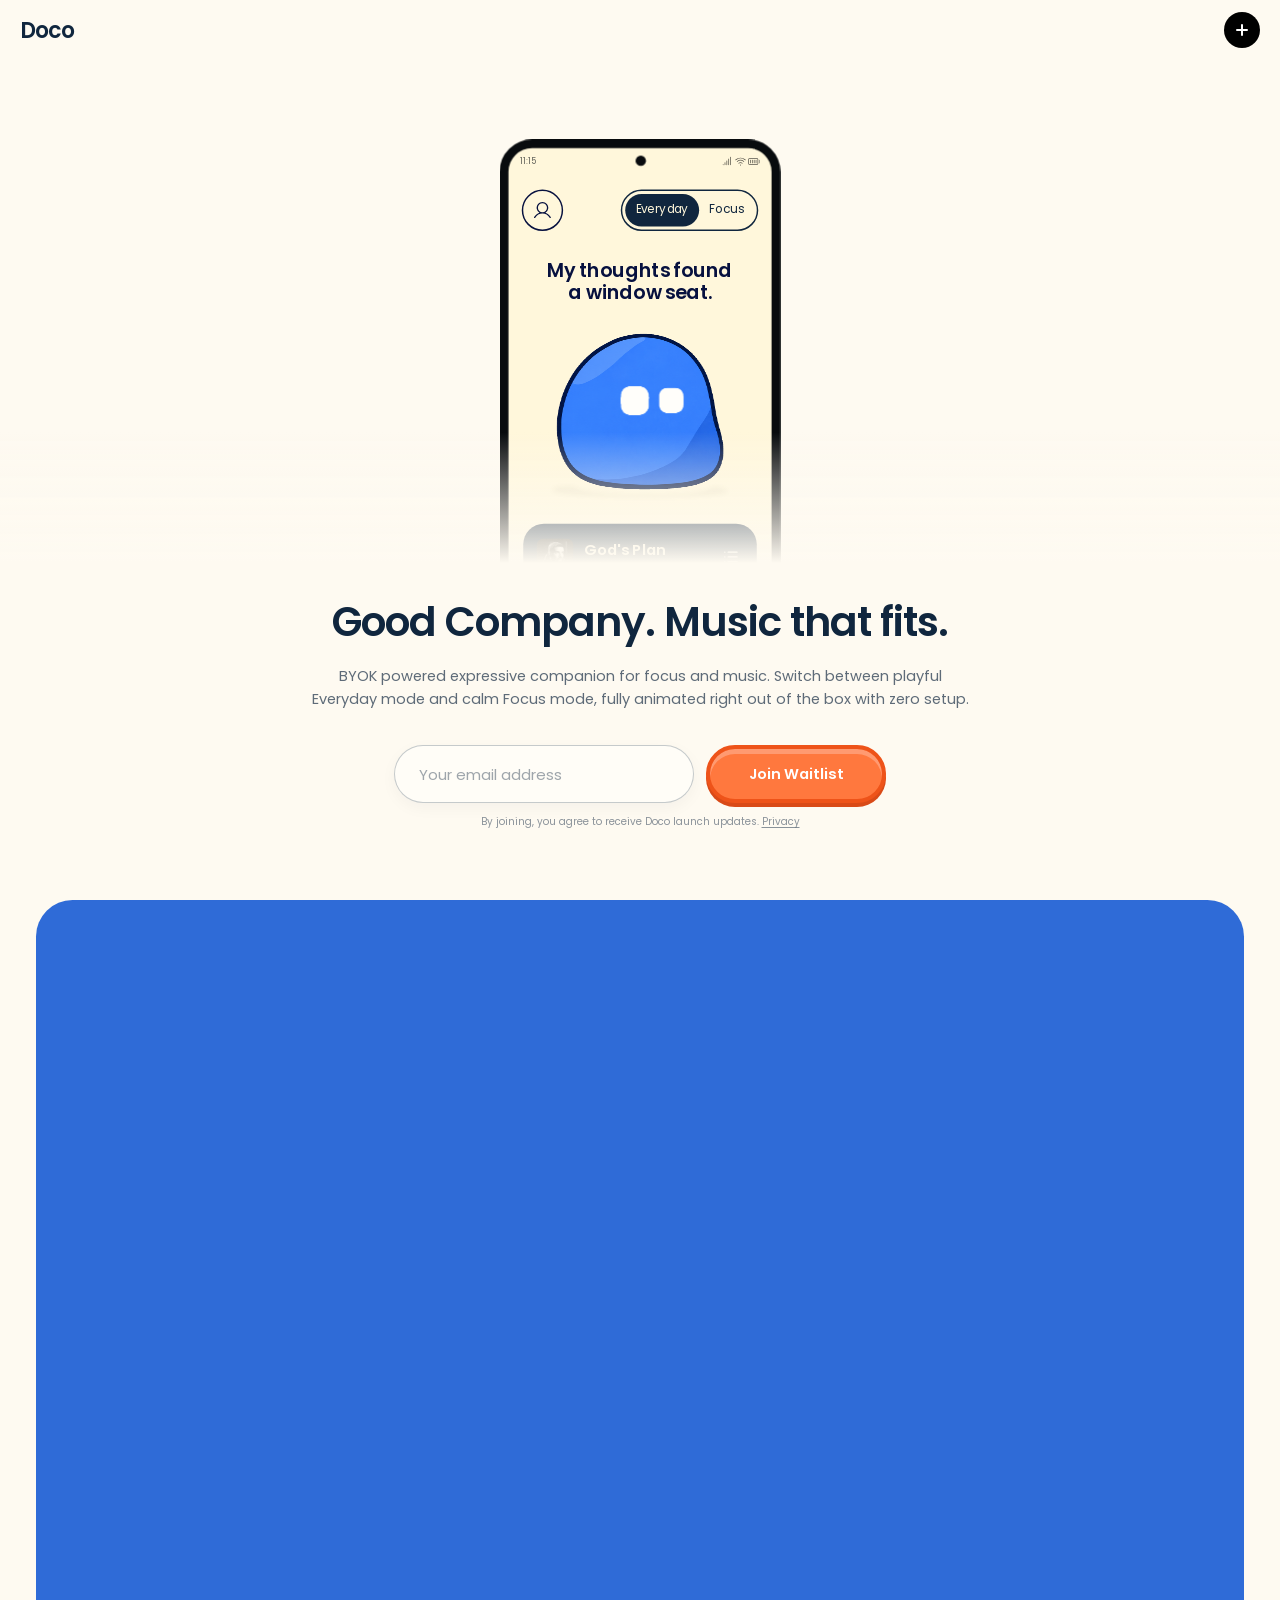
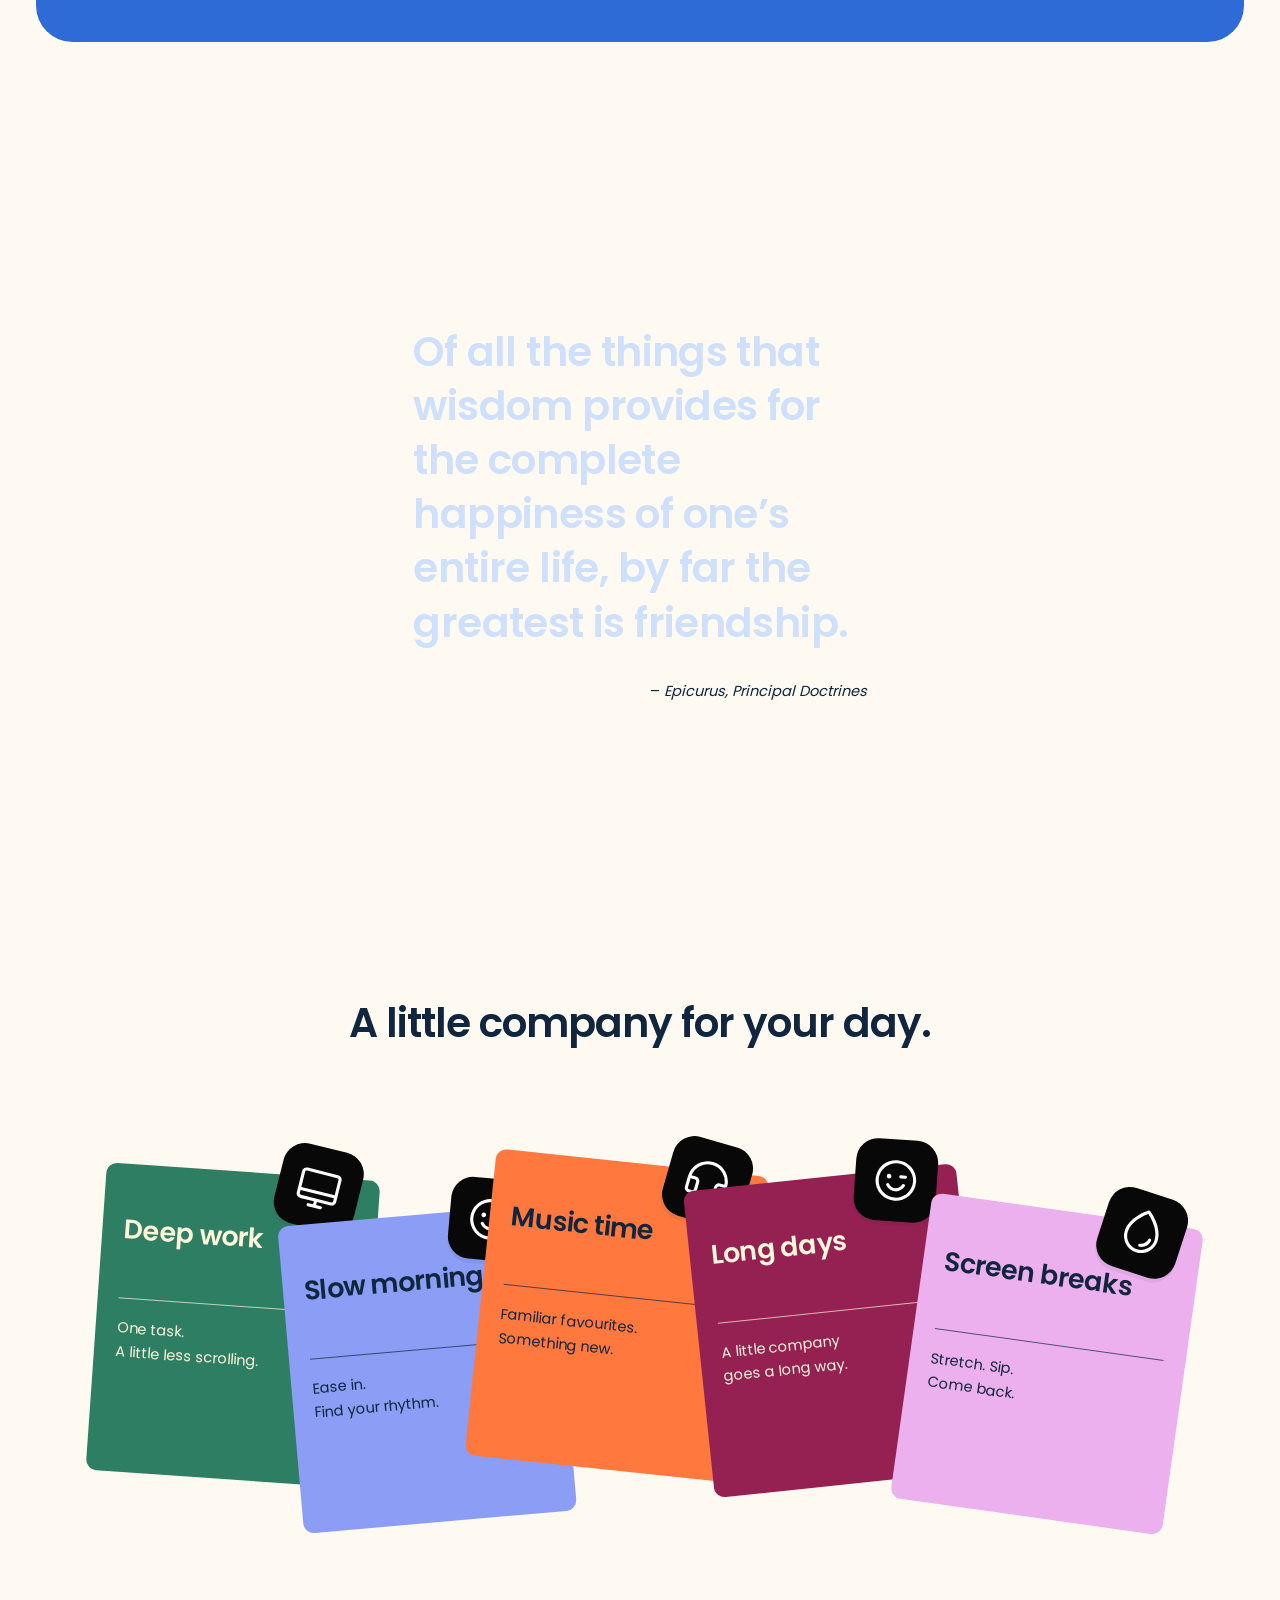
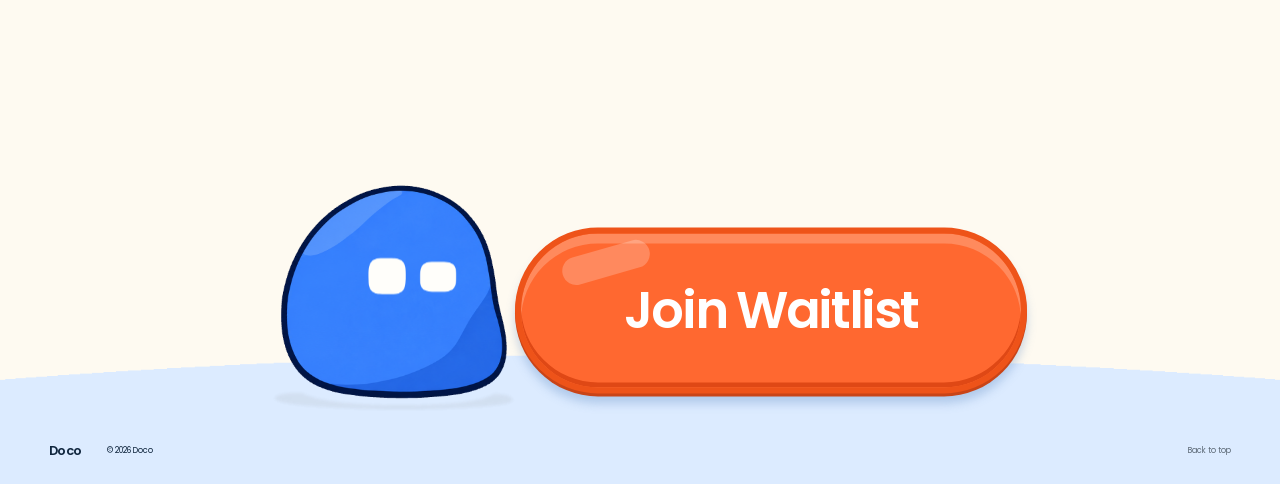
==== commit 5dafeae8: "Improve mobile footer controls" ====
--- a/index.html
+++ b/index.html
@@ -8,7 +8,7 @@
 <meta property="og:type" content="website"><meta property="og:locale" content="en_US"><meta property="og:url" content="https://getdoco.app/"><meta property="og:site_name" content="Doco"><meta property="og:title" content="Doco — Good company. Music that fits."><meta property="og:description" content="An expressive companion for focus, music and everyday moments."><meta property="og:image" content="https://getdoco.app/assets/doco-social-preview-v1.png"><meta property="og:image:secure_url" content="https://getdoco.app/assets/doco-social-preview-v1.png"><meta property="og:image:type" content="image/png"><meta property="og:image:width" content="1200"><meta property="og:image:height" content="630"><meta property="og:image:alt" content="Doco beside the words Good company. Music that fits.">
 <meta name="twitter:card" content="summary_large_image"><meta name="twitter:title" content="Doco — Good company. Music that fits."><meta name="twitter:description" content="An expressive companion for focus, music and everyday moments."><meta name="twitter:image" content="https://getdoco.app/assets/doco-social-preview-v1.png"><meta name="twitter:image:alt" content="Doco beside the words Good company. Music that fits.">
 <meta name="doco-analytics-id" content=""><meta name="doco-waitlist-api" content="https://rdadsnqafiwrjapaobnr.supabase.co/functions/v1/waitlist"><title>Doco — Good company. Music that fits.</title>
-<link rel="icon" href="assets/favicon.ico" sizes="any"><link rel="icon" href="assets/favicon-32.png" type="image/png" sizes="32x32"><link rel="icon" href="assets/favicon-16.png" type="image/png" sizes="16x16"><link rel="apple-touch-icon" href="assets/apple-touch-icon.png" sizes="180x180"><meta name="msapplication-config" content="browserconfig.xml"><link rel="preload" href="assets/poppins-semibold.ttf" as="font" type="font/ttf" crossorigin><link rel="stylesheet" href="site.release-20260925-10.css">
+<link rel="icon" href="assets/favicon.ico" sizes="any"><link rel="icon" href="assets/favicon-32.png" type="image/png" sizes="32x32"><link rel="icon" href="assets/favicon-16.png" type="image/png" sizes="16x16"><link rel="apple-touch-icon" href="assets/apple-touch-icon.png" sizes="180x180"><meta name="msapplication-config" content="browserconfig.xml"><link rel="preload" href="assets/poppins-semibold.ttf" as="font" type="font/ttf" crossorigin><link rel="stylesheet" href="site.release-20260925-11.css">
 <script type="application/ld+json">{"@context":"https://schema.org","@type":"WebSite","name":"Doco","url":"https://getdoco.app/","description":"An expressive companion for focus, music and everyday moments."}</script>
 </head>
 <body class="is-loading">
@@ -16,7 +16,7 @@
 <div class="site-loader-inner" aria-hidden="true"><img class="loader-doco" src="assets/doco-loader.png" alt="" width="245" height="210"><span class="loader-track"><span class="loader-fill" id="loader-fill"></span></span></div>
 <span class="sr-only" id="loader-copy">Loading Doco</span><span class="sr-only" id="loader-percent">8%</span>
 </div>
-<script src="loader.release-20260925-10.js"></script>
+<script src="loader.release-20260925-11.js"></script>
 <header class="site-navigation" id="site-navigation">
 <span class="nav-progressive-blur" aria-hidden="true"><i></i><i></i><i></i><i></i><i></i></span>
 <a class="site-wordmark" href="#hero-demo-flow" data-cursor-label="none">Doco</a>
@@ -140,15 +140,15 @@
 <div><strong id="consent-title">Optional analytics</strong><p>Doco can use anonymous usage data to improve this page. It stays off unless you accept.</p></div>
 <div class="consent-actions"><button type="button" id="consent-reject">No thanks</button><button type="button" id="consent-accept">Accept</button></div>
 </aside>
-<script src="companion-mode.js"></script><script src="oled-face-renderer.js"></script><script src="gallery-robot-profiles.js"></script><script src="gallery-motion-core.js"></script><script src="gallery-robot-director.js"></script><script src="gallery-surface-projection.js"></script><script src="gallery-face-rig.js"></script><script src="gallery-living-motion.js"></script><script src="gallery-performance-catalog.js"></script><script src="gallery-living-director.js"></script><script src="cartoon-core.js"></script><script src="cartoon-renderer.js"></script><script src="gallery-scene-director.js"></script><script src="doco-performance.js"></script><script src="desktop-visits-motion.js"></script><script src="visitor-actor.js"></script><script src="hero-phone-journey.release-20260925-10.js"></script><script src="site.release-20260925-10.js"></script>
+<script src="companion-mode.js"></script><script src="oled-face-renderer.js"></script><script src="gallery-robot-profiles.js"></script><script src="gallery-motion-core.js"></script><script src="gallery-robot-director.js"></script><script src="gallery-surface-projection.js"></script><script src="gallery-face-rig.js"></script><script src="gallery-living-motion.js"></script><script src="gallery-performance-catalog.js"></script><script src="gallery-living-director.js"></script><script src="cartoon-core.js"></script><script src="cartoon-renderer.js"></script><script src="gallery-scene-director.js"></script><script src="doco-performance.js"></script><script src="desktop-visits-motion.js"></script><script src="visitor-actor.js"></script><script src="hero-phone-journey.release-20260925-11.js"></script><script src="site.release-20260925-11.js"></script>
 <script src="quote-reveal.js"></script>
-<script src="cursor.release-20260925-10.js"></script>
+<script src="cursor.release-20260925-11.js"></script>
 <script src="moments.js"></script>
 <script src="doco-knowledge.js"></script>
-<script src="navigation.release-20260925-10.js"></script>
-<script src="interactions.release-20260925-10.js"></script>
+<script src="navigation.release-20260925-11.js"></script>
+<script src="interactions.release-20260925-11.js"></script>
 <script src="footer.js"></script>
 <script src="waitlist.js"></script>
-<script src="film.release-20260925-10.js"></script>
+<script src="film.release-20260925-11.js"></script>
 <script src="privacy.js"></script>
 </body></html>
--- a/site.release-20260925-11.css
+++ b/site.release-20260925-11.css
@@ -0,0 +1,232 @@
+@font-face{font-family:Poppins;src:url('assets/poppins-regular.ttf') format('truetype');font-weight:400;font-display:swap}
+@font-face{font-family:Poppins;src:url('assets/poppins-semibold.ttf') format('truetype');font-weight:600 800;font-display:swap}
+@font-face{font-family:Inter;src:url('assets/cartoon/inter-latin.woff2') format('woff2');font-weight:100 900;font-display:swap}
+:root{--cream:#fff7db;--page:#fefaf1;--navy:#10263e;--blue:#2f6bd7;--orange:#ff783e;--ink:var(--navy);--muted:#5e6b78;--type-heading:clamp(28px,3.18vw,46px);--type-title:clamp(24px,2.1vw,30px);--type-body:clamp(14px,1.14vw,16px);--type-label:clamp(11px,1.14vw,16px);--type-quote:clamp(32px,3.18vw,46px);font-family:Poppins,Arial,sans-serif;background:var(--page);color:var(--ink);font-synthesis:none}
+*{box-sizing:border-box}body{margin:0;overflow-x:clip}body.is-loading{overflow:hidden}main{max-width:1440px;margin:auto;padding-bottom:0}button,a,input{-webkit-tap-highlight-color:transparent}button{font:inherit;cursor:pointer}button:disabled{cursor:wait}button,a{touch-action:manipulation}button:focus-visible,a:focus-visible,input:focus-visible{outline:3px solid var(--orange);outline-offset:4px}button{border:0}img{display:block;max-width:100%}[hidden]{display:none!important}h1,p{margin:0}.sr-only{position:absolute;width:1px;height:1px;overflow:hidden;clip-path:inset(50%);white-space:nowrap}
+.site-loader{position:fixed;z-index:10000;inset:0;display:grid;place-items:center;background:var(--page);opacity:1;visibility:visible;transition:opacity .45s ease,visibility 0s linear .45s}.site-loader.is-leaving{opacity:0;visibility:hidden;pointer-events:none}.site-loader-inner{position:relative;z-index:0;display:flex;flex-direction:column;align-items:center;justify-content:center;gap:30px;transform:translateY(-1.5vh)}.site-loader-inner::before{content:"";position:absolute;z-index:0;top:clamp(154px,13.6vw,195px);width:clamp(166px,14.5vw,210px);height:clamp(10px,.9vw,14px);background:url('assets/cartoon/ground-shadow.png') center/100% 100% no-repeat;filter:blur(1.5px) opacity(.5);mix-blend-mode:multiply;pointer-events:none}.loader-doco{position:relative;z-index:1;display:block;width:clamp(195px,17vw,245px);height:auto;object-fit:contain;animation:loader-breathe 1.4s ease-in-out infinite;transform-origin:50% 88%}.loader-track{position:relative;z-index:1;display:block;width:clamp(154px,13.5vw,194px);height:7px;overflow:hidden;border-radius:999px;background:#e7e1cf}.loader-fill{display:block;width:8%;height:100%;border-radius:inherit;background:var(--orange);transition:width .28s cubic-bezier(.2,.8,.2,1)}@keyframes loader-breathe{0%,100%{transform:translateY(0) scale(1)}50%{transform:translateY(-3px) scale(1.012,.988)}}@media(max-width:600px){.site-loader-inner{gap:24px}.site-loader-inner::before{top:138px;width:150px;height:10px}.loader-doco{width:176px}.loader-track{width:158px;height:6px}}@media(prefers-reduced-motion:reduce){.loader-doco{animation:none}.loader-fill,.site-loader{transition:none}}
+.site-navigation{position:fixed;z-index:9100;isolation:isolate;inset:0 0 auto;display:flex;align-items:center;justify-content:space-between;height:60px;padding:0 20px;border-top:1px solid #10263e;background:transparent;pointer-events:none}.nav-progressive-blur{position:absolute;z-index:-1;inset:0 0 -60px;overflow:hidden;pointer-events:none;opacity:0;transition:opacity .22s ease}.site-navigation.has-scroll-under .nav-progressive-blur,.nav-open .nav-progressive-blur{opacity:1}.nav-progressive-blur i,.nav-progressive-blur::after{position:absolute;inset:0;display:block;pointer-events:none}.nav-progressive-blur i{background:#fefaf10a}.nav-progressive-blur i:nth-child(1){-webkit-backdrop-filter:blur(2px);backdrop-filter:blur(2px);-webkit-mask-image:linear-gradient(to bottom,#000 0,#000 12%,transparent 100%);mask-image:linear-gradient(to bottom,#000 0,#000 12%,transparent 100%)}.nav-progressive-blur i:nth-child(2){-webkit-backdrop-filter:blur(4px);backdrop-filter:blur(4px);-webkit-mask-image:linear-gradient(to bottom,#000 0,#000 16%,transparent 82%);mask-image:linear-gradient(to bottom,#000 0,#000 16%,transparent 82%)}.nav-progressive-blur i:nth-child(3){-webkit-backdrop-filter:blur(8px);backdrop-filter:blur(8px);-webkit-mask-image:linear-gradient(to bottom,#000 0,#000 20%,transparent 64%);mask-image:linear-gradient(to bottom,#000 0,#000 20%,transparent 64%)}.nav-progressive-blur i:nth-child(4){-webkit-backdrop-filter:blur(16px);backdrop-filter:blur(16px);-webkit-mask-image:linear-gradient(to bottom,#000 0,#000 24%,transparent 49%);mask-image:linear-gradient(to bottom,#000 0,#000 24%,transparent 49%)}.nav-progressive-blur i:nth-child(5){-webkit-backdrop-filter:blur(24px);backdrop-filter:blur(24px);-webkit-mask-image:linear-gradient(to bottom,#000 0,#000 28%,transparent 39%);mask-image:linear-gradient(to bottom,#000 0,#000 28%,transparent 39%)}.nav-progressive-blur::after{content:"";background:#fefaf185;-webkit-mask-image:linear-gradient(to bottom,#000 0,#000 20%,transparent 92%);mask-image:linear-gradient(to bottom,#000 0,#000 20%,transparent 92%)}@supports not ((-webkit-backdrop-filter:blur(1px)) or (backdrop-filter:blur(1px))){.nav-progressive-blur i{display:none}.nav-progressive-blur::after{background:#fefaf1ed}}.site-wordmark,.nav-toggle{pointer-events:auto}.site-wordmark{color:var(--navy);font-size:22px;font-weight:600;letter-spacing:-.04em;text-decoration:none}.nav-toggle{width:36px;height:36px;flex:0 0 36px;padding:0;display:flex;align-items:center;justify-content:center;overflow:clip;border-radius:50%;background:#000;box-shadow:none;line-height:0;transition:background-color .2s ease}.nav-toggle img{display:block;width:12px;height:12px;max-width:none;flex:none;transform:rotate(0);transform-origin:50% 50%;transition:transform .45s cubic-bezier(.22,.8,.2,1)}.nav-toggle:hover,.nav-toggle[aria-expanded=true]{background:#000}.nav-toggle[aria-expanded=true] img{transform:rotate(45deg)}.nav-panel{position:fixed;z-index:9000;inset:0;pointer-events:none;visibility:hidden;transition:visibility 0s linear .6s}.nav-dismiss{position:absolute;inset:0;width:100%;height:100%;padding:0;background:#fefaf13d;opacity:0;pointer-events:none;-webkit-backdrop-filter:blur(12px) saturate(.9);backdrop-filter:blur(12px) saturate(.9);transition:opacity .2s ease}.nav-stack{position:absolute;top:76px;right:20px;display:grid;gap:12px}.nav-card{width:150px;height:150px;padding:20px;display:flex;flex-direction:column;align-items:flex-start;justify-content:space-between;border:0;border-radius:16px;background:var(--navy);box-shadow:none;color:var(--cream);text-decoration:none;opacity:0;transform:translateY(-24px);transform-origin:100% 0;pointer-events:none;transition:opacity .32s ease,transform .5s cubic-bezier(.16,1,.3,1),background-color .08s linear}.nav-card small{font:600 11px/1 Inter,sans-serif;letter-spacing:.08em;opacity:.58}.nav-card span{font-size:22px;font-weight:600;letter-spacing:-.045em;line-height:.98;text-align:left}.nav-card:hover,.nav-card:focus-visible{background:var(--blue)}.nav-panel.is-open{visibility:visible;pointer-events:auto;transition-delay:0s}.nav-panel.is-open .nav-dismiss{opacity:1;pointer-events:auto}.nav-panel.is-open .nav-card{opacity:1;transform:translateY(0);pointer-events:auto;transition-delay:calc(100ms + var(--nav-index)*50ms),calc(100ms + var(--nav-index)*50ms),0s}@media(max-width:700px){.site-wordmark{font-size:20px}}@media(max-height:720px){.nav-stack{top:68px;gap:8px}.nav-card{height:min(150px,calc((100vh - 100px)/4));min-height:98px;padding:16px 18px}.nav-card span{font-size:20px}}@media(prefers-reduced-motion:reduce){.nav-progressive-blur,.nav-toggle,.nav-toggle img,.nav-card{transition:none}}
+.hero-demo-flow{position:relative;isolation:isolate}
+#hero-title,#demo-panel,#moments,#desktop-download,#qa-title{scroll-margin-top:88px}
+.hero{position:relative;min-height:clamp(800px,100vh,920px);padding:0 24px clamp(70px,5.5vw,82px);display:flex;align-items:center;justify-content:flex-end;flex-direction:column;text-align:center;overflow:hidden;background:var(--page)}
+.hero::after{content:"";position:absolute;z-index:2;left:0;right:0;bottom:0;height:52%;background:linear-gradient(to bottom,transparent 0,var(--page) 28%,var(--page) 100%);pointer-events:none}
+.hero h1,.hero>.hero-copy,.hero-waitlist-form{position:relative;z-index:3}
+.hero h1{font-size:var(--type-heading);font-weight:600;letter-spacing:-.025em;line-height:1.2;margin-top:0}
+.hero>.hero-copy{width:calc(100% - 48px);max-width:920px;font-size:var(--type-body);line-height:1.6;color:var(--muted);margin-top:clamp(12px,1.4vw,20px);text-wrap:balance}
+.hero-waitlist-form{width:min(100%,492px);margin-top:clamp(23px,2.65vw,38px)}.hero-waitlist-fields{display:grid;grid-template-columns:300px 180px;align-items:stretch;gap:12px}.hero-waitlist-fields input{display:block;width:300px;min-width:0;height:58px;border:1px solid #10263e3d;border-radius:999px;background:#fffdf7;padding:0 24px;color:var(--navy);font:400 15px/1 Poppins,sans-serif;box-shadow:0 5px 16px #10263e0a;transition:border-color .2s,box-shadow .2s}.hero-waitlist-fields input::placeholder{color:#5e6b7899}.hero-waitlist-fields input:hover{border-color:#10263e73}.hero-waitlist-fields input:focus{border-color:var(--blue);box-shadow:0 0 0 4px #2f6bd718}.store-link{margin:0;display:inline-grid;place-items:center;min-width:180px;min-height:58px;padding:0 26px;border:4px solid #ee5319;border-radius:999px;background:var(--orange);box-shadow:inset 0 5px 0 #ff9a71,0 4px 0 #d94a17;color:#fff;text-decoration:none;font-size:var(--type-body);font-weight:600;transition:transform .2s,box-shadow .2s}.store-link:hover{transform:translateY(-3px);box-shadow:inset 0 5px 0 #ff9a71,0 7px 0 #d94a17}.store-link:active{transform:translateY(2px);box-shadow:inset 0 3px 0 #ff9a71,0 2px 0 #d94a17}.store-link:disabled{cursor:default;opacity:.78}.hero-waitlist-form.is-complete .store-link{border-color:#247d10;background:#2a8f13;box-shadow:inset 0 5px 0 #5fbd48,0 4px 0 #1e670c}.waitlist-message{min-height:20px;margin:10px 2px 0;color:var(--muted);font-size:13px;line-height:1.5}.waitlist-message:empty{display:none}.waitlist-privacy{margin:12px auto 0;color:#5e6b78b8;font-size:10px;line-height:1.45}.waitlist-privacy a{color:inherit;text-underline-offset:2px}.waitlist-privacy a:hover{color:var(--navy)}.waitlist-honeypot{position:absolute!important;left:-10000px!important;width:1px!important;height:1px!important;overflow:hidden!important}
+@media(max-width:900px){.hero-waitlist-form{width:min(86vw,300px)}.hero-waitlist-fields{grid-template-columns:1fr}.hero-waitlist-fields input,.hero-waitlist-fields .store-link{width:100%}}
+@media(min-width:601px) and (max-width:900px){.hero{min-height:800px;padding:474px 24px 50px;justify-content:flex-start}.hero::after{height:58%;background:linear-gradient(to bottom,transparent 0,#fefaf13d 8%,#fefaf1cc 16%,#fefaf1f5 24%,var(--page) 30%,var(--page) 100%)}.hero>.hero-copy{max-width:620px}.waitlist-message:empty{display:none}}
+.demo-panel{position:relative;margin:0 clamp(24px,2.85vw,41px);aspect-ratio:830/510;border-radius:clamp(25px,2.85vw,41px);background:var(--blue);overflow:hidden;color:var(--navy)}
+.demo-panel::before{content:"";position:absolute;z-index:3;top:0;left:50%;width:min(100%,clamp(320px,30%,390px));height:min(40%,190px);transform:translateX(-50%);background:linear-gradient(to bottom,rgba(47,107,215,1) 0%,rgba(47,107,215,.82) 34%,rgba(47,107,215,.45) 68%,rgba(47,107,215,0) 100%);opacity:0;transition:opacity .14s ease-out;pointer-events:none}
+.hero-demo-flow[data-entry-veil=true] .demo-panel::before{opacity:1}
+.demo-toolbar{--control-height:clamp(30px,3.42vw,49px);position:absolute;inset:clamp(24px,2.85vw,41px) clamp(24px,2.85vw,41px) auto;display:flex;align-items:center;justify-content:space-between;z-index:4;opacity:0;visibility:hidden;transform:translateY(-8px);pointer-events:none;transition:opacity .22s ease-out,transform .3s cubic-bezier(.2,.8,.2,1),visibility 0s linear .3s}
+.hero-demo-flow[data-journey=docked][data-return-phase=idle] .demo-toolbar{opacity:1;visibility:visible;transform:translateY(0);pointer-events:auto;transition-delay:0s}
+.orientation-switch{display:flex;align-items:center;padding:clamp(2px,.23vw,3.3px);height:var(--control-height);border:1px solid white;border-radius:30px}.orientation-switch button{display:flex;align-items:center;justify-content:center;height:100%;border-radius:25px;background:none;color:white;font-size:var(--type-label);padding:0 clamp(9px,1.025vw,15px);line-height:1;transition:background .2s,color .2s}.orientation-switch button[aria-pressed=true]{background:white;color:var(--navy)}
+.leap-button{display:flex;align-items:center;justify-content:center;gap:clamp(6px,.68vw,10px);height:var(--control-height);padding:0 clamp(12px,1.365vw,20px);background:white;color:var(--navy);border-radius:30px;font-size:var(--type-label);line-height:1;transition:transform .2s,box-shadow .2s}.leap-button img{width:clamp(15px,1.7vw,24.5px);height:auto;flex:none}.leap-button:hover:not(:disabled){transform:translateY(-2px);box-shadow:0 5px 15px #10263e20}.leap-button[aria-busy=true] img{animation:tap .8s ease-in-out infinite}@keyframes tap{50%{transform:translateY(-3px) rotate(-8deg)}}
+.scene{position:absolute;width:830px;height:510px;left:50%;top:50%;transform:translate(-50%,-50%) scale(var(--scene-scale,1));font-family:Inter,Arial,sans-serif;transform-origin:center;transition:transform .85s cubic-bezier(.22,.8,.2,1)}
+.phone-device{position:absolute;left:var(--phone-x,50%);top:var(--phone-y,300px);width:190px;height:396px;transform:translate(-50%,-50%) rotate(var(--phone-rotate,0deg)) scale(var(--phone-scale,1));transform-origin:center;z-index:1;pointer-events:none;visibility:hidden;will-change:left,top}
+.hero-demo-flow[data-layout-ready=true][data-character-ready=true] .phone-device{visibility:visible}
+.phone-device[data-journey=moving]{will-change:left,top,transform}
+.phone-device[data-journey=docked]{pointer-events:auto;transition:left .85s cubic-bezier(.22,.8,.2,1),top .85s cubic-bezier(.22,.8,.2,1),transform .85s cubic-bezier(.22,.8,.2,1)}
+.device-screen{position:relative;overflow:hidden;background:var(--cream)}.phone-screen{width:190px;height:396px;border:6px solid #080b0e;border-radius:22px;color:#07113f}
+.phone-topbar{position:absolute;inset:5px 8px auto;display:flex;justify-content:space-between;font-size:6px;color:#64645c;height:10px}.phone-topbar>div{display:flex;gap:1px}.phone-topbar img{width:8px;height:8px;opacity:.65}.camera-cutout{position:absolute;top:5px;left:calc(50% - 3.5px);width:7px;height:7px;border-radius:50%;background:#080b0e}
+.phone-toolbar{position:absolute;top:28px;left:9px;right:9px;display:flex;justify-content:space-between;align-items:center}.profile-button{display:grid;place-items:center;width:28px;height:28px;background:transparent;border:1px solid #07113f;border-radius:50%;padding:6px}.profile-button img{width:100%}.mode-switch{display:flex;border:1px solid var(--navy);padding:2px;border-radius:30px}.mode-switch button{font-size:8px;line-height:1.4;background:transparent;color:var(--navy);padding:5px 7px;border-radius:22px}.mode-switch button[aria-pressed=true]{background:var(--navy);color:var(--cream)}
+#phone-prompt{position:absolute;top:76px;left:10px;right:10px;text-align:center;font-size:13px;font-weight:800;line-height:1.12;letter-spacing:-.04em}
+.blob-stage{position:relative;aspect-ratio:390/334;background:transparent;border:0;padding:0;touch-action:none;cursor:grab}.blob-stage:active{cursor:grabbing}.phone-blob{position:absolute;top:117px;left:19px;width:140px}.blob-fallback{width:100%;height:100%;object-fit:contain}.is-ready .blob-fallback{display:none}
+.cartoon-character{position:relative;width:100%;height:100%;transform-origin:center bottom}.cartoon-art{position:absolute;inset:0;will-change:transform}.cartoon-art canvas{position:absolute;inset:0;width:100%;height:100%}.cartoon-shadow{position:absolute;width:86%;left:7%;bottom:0;height:7%;object-fit:fill;transform-origin:center;filter:blur(1.5px) opacity(.5);mix-blend-mode:multiply}
+.demo-music{position:absolute;left:10px;right:10px;bottom:19px;height:111px;border-radius:14px;padding:10px 9px;background:var(--navy);color:var(--cream)}
+.track-heading{display:flex;align-items:center;gap:7px}.album-art{width:25px;height:25px;border-radius:5px;object-fit:cover}.track-heading>div{flex:1;min-width:0}.track-heading strong{display:block;font-size:10px;letter-spacing:-.025em;line-height:1.4;white-space:nowrap;overflow:hidden;text-overflow:ellipsis}.track-heading span{display:block;font-size:6px;line-height:1.5;opacity:.85}.track-heading button{padding:3px;background:transparent}.track-heading button img{width:11px;height:11px}
+.music-note{font-size:5.6px;white-space:nowrap;overflow:hidden;margin-top:3px;opacity:.7}.track-times{display:flex;justify-content:space-between;font-size:6px;margin-top:4px}.progress{appearance:none;display:block;width:100%;height:2px;border:0;border-radius:3px;margin:5px 0;background:#526177;cursor:pointer}.progress::-webkit-slider-thumb{appearance:none;width:3px;height:3px;background:var(--cream);border-radius:50%}.playback-controls{display:flex;align-items:center;justify-content:center;gap:17px;margin-top:9px}.playback-controls button{padding:4px;background:transparent;border-radius:6px}.playback-controls img{width:11px;height:11px}.playback-controls .play-button{width:27px;height:27px;display:grid;place-items:center;background:var(--orange);border-radius:8px}.play-button img{width:15px;height:15px}.phone-homebar{position:absolute;bottom:4px;left:calc(50% - 31px);width:62px;height:2px;border-radius:3px;background:#aaa78f}
+.upcoming{position:absolute;inset:0;background:var(--navy);border-radius:14px;padding:10px;display:flex;flex-direction:column;justify-content:space-evenly;z-index:3}.upcoming button{background:transparent;color:var(--cream);text-align:left;font-size:9px;padding:5px}.upcoming small{display:block;font-size:6px;opacity:.7;margin-top:2px}
+.track-heading button img{filter:brightness(0) invert(1)}
+.computer-device{position:absolute;left:105px;top:115px;width:450px;height:300px;transform:translateX(-720px);pointer-events:none;transition:transform .85s cubic-bezier(.22,.8,.2,1),left .85s cubic-bezier(.22,.8,.2,1),top .85s cubic-bezier(.22,.8,.2,1);will-change:transform}.computer-screen{width:450px;height:273px;border:5px solid #080b0e;border-radius:15px}.computer-base{height:21px;margin-top:4px;background:#080b0e;border-radius:14px 14px 7px 7px}.desktop-icons{position:absolute;left:15px;top:14px;display:grid;gap:10px}.desktop-icons img{width:23px;height:23px}.computer-blob{position:absolute;width:148px;right:27px;bottom:18px}.demo-thought{position:absolute;width:214px;right:5px;bottom:155px;padding:18px 22px;min-height:71px;display:grid;place-items:center;font-size:12px;text-align:center;z-index:2}.demo-thought>img{position:absolute;inset:0;width:100%;height:100%}.demo-thought>span{position:relative}
+.demo-panel[data-desktop=true] .computer-device{transform:translateX(0);pointer-events:auto}
+.hero-demo-flow[data-layout=landscape] .phone-device{--phone-rotate:90deg}
+.hero-demo-flow[data-layout=landscape] .phone-content{width:384px;height:178px;transform:translate(-50%,-50%) rotate(-90deg)}
+.hero-demo-flow[data-layout=landscape] .phone-topbar{height:0;overflow:hidden}
+.hero-demo-flow[data-layout=landscape] .phone-toolbar{top:9px;left:10px;right:167px}
+.hero-demo-flow[data-layout=landscape] #phone-prompt{top:13px;left:241px;right:15px}
+.hero-demo-flow[data-layout=landscape] .phone-blob{top:53px;left:232px}
+.hero-demo-flow[data-layout=landscape] .demo-music{left:10px;right:auto;width:207px;bottom:16px;height:108px}
+.hero-demo-flow[data-layout=landscape] .music-note{height:0;overflow:hidden;margin:0}
+.hero-demo-flow[data-layout=landscape] .track-times{margin-top:13px}
+.hero-demo-flow[data-layout=landscape] .phone-homebar{left:calc(50% - 36px);width:72px}
+.hero-demo-flow[data-layout=landscape] .playback-controls{margin-top:8px}
+.demo-panel[data-desktop=false][data-layout=landscape] .computer-device{left:75px;top:145px;transform:translateX(-720px) scale(.85);transform-origin:top left}
+.demo-panel[data-desktop=true][data-layout=landscape] .computer-device{left:75px;top:145px;transform:translateX(0) scale(.85);transform-origin:top left}
+.phone-content{position:absolute;left:50%;top:50%;width:178px;height:384px;transform:translate(-50%,-50%) rotate(0deg);transform-origin:center;transition:width .85s cubic-bezier(.22,.8,.2,1),height .85s cubic-bezier(.22,.8,.2,1),transform .85s cubic-bezier(.22,.8,.2,1)}
+.camera-cutout{z-index:3}
+.phone-toolbar,#phone-prompt,.phone-blob,.demo-music,.phone-homebar{transition:top .85s cubic-bezier(.22,.8,.2,1),left .85s cubic-bezier(.22,.8,.2,1),right .85s cubic-bezier(.22,.8,.2,1),bottom .85s cubic-bezier(.22,.8,.2,1),width .85s cubic-bezier(.22,.8,.2,1),height .85s cubic-bezier(.22,.8,.2,1)}
+.demo-music{width:158px}
+.phone-topbar{transition:height .85s cubic-bezier(.22,.8,.2,1)}
+@media(max-width:600px){.hero-demo-flow{padding-top:28px}.hero{min-height:clamp(707px,calc(400px + 101vw),900px);padding:clamp(379px,calc(230px + 49vw),474px) 20px 24px;justify-content:flex-start}.hero::after{height:60%;background:linear-gradient(to bottom,transparent 0,#fefaf13d 7%,#fefaf1cc 14%,#fefaf1f5 18%,var(--page) 21%,var(--page) 100%)}.hero h1{max-width:370px;padding:0;font-size:clamp(29.5px,7.3vw,36px);line-height:1.29}.hero>.hero-copy{width:calc(100% + 16px);max-width:280px;margin-top:14px;font-size:clamp(12.25px,3.25vw,16px);line-height:1.4;text-wrap:pretty}.hero-waitlist-form{width:min(75vw,300px);margin-top:34px}.hero-waitlist-fields{grid-template-columns:1fr;gap:10px}.hero-waitlist-fields input{height:44px;padding:0 18px;font-size:12px}.hero-waitlist-fields .store-link{width:100%;min-height:47px;padding:0 18px;font-size:12px}.waitlist-message:empty{display:none}.demo-panel{margin:0 14px;min-height:430px;aspect-ratio:auto;border-radius:24px}.demo-toolbar{--control-height:40px;inset:18px 16px auto}.orientation-switch button{font-size:11px;padding:0 10px}.leap-button{font-size:11px;padding:0 13px}.scene{top:54%}.demo-panel[data-desktop=false][data-layout=portrait] .scene{transform:translate(-50%,-50%) scale(var(--portrait-scale,.84))}.demo-panel[data-desktop=false][data-layout=landscape] .scene{transform:translate(-50%,-50%) scale(var(--landscape-scale,.83))}}
+@media(max-width:600px) and (max-height:760px){.hero{min-height:100svh;padding:min(350px,48svh) 20px max(10px,env(safe-area-inset-bottom))}.hero::after{height:64%;background:linear-gradient(to bottom,transparent 0,#fefaf166 9%,#fefaf1e8 18%,var(--page) 27%,var(--page) 100%)}.hero>.hero-copy{margin-top:10px;line-height:1.36}.hero-waitlist-form{margin-top:18px}.hero-waitlist-fields{gap:8px}.waitlist-privacy{margin-top:8px;font-size:9px}}
+@media(prefers-reduced-motion:reduce){*,*::before,*::after{animation:none!important;transition:none!important}.app-brand:hover img,.store-link:hover,.leap-button:hover{transform:none}}
+.quote-section{min-height:100vh;padding:clamp(76px,8vw,116px) 24px clamp(48px,4.5vw,66px);display:grid;place-items:center}
+.quote-figure{width:35.4vw;max-width:510px;margin:0 auto}
+.quote-figure blockquote{margin:0;color:var(--blue);font-size:var(--type-quote);font-weight:600;line-height:1.33;letter-spacing:-.015em}
+.quote-word{transition:color 90ms linear}
+.quote-figure figcaption{margin-top:clamp(24px,2.4vw,35px);text-align:right;white-space:nowrap;font-size:var(--type-body);line-height:1.6;font-weight:400;color:var(--ink)}
+.quote-figure cite{font-style:italic;font-synthesis:style}
+.context-cursor{position:fixed;top:0;left:0;z-index:9500;pointer-events:none;user-select:none;visibility:hidden;contain:layout style;will-change:transform}
+button,a{user-select:none}
+.context-cursor.is-visible{visibility:visible}
+.context-cursor-tag{display:block;width:max-content;padding:7px 10px 6px;background:var(--cream);color:var(--navy);border:1px solid var(--navy);border-radius:24px 24px 24px 0;font-family:Poppins,Arial,sans-serif;font-size:12px;font-weight:600;line-height:1.2;white-space:nowrap;box-shadow:0 3px 8px #10263e14;opacity:0;transform:rotate(var(--cursor-tilt,0deg)) scale(.65);transform-origin:left bottom;transition:opacity .12s,scale .18s,transform .24s cubic-bezier(.34,1.56,.64,1)}
+.context-cursor.is-visible .context-cursor-tag{opacity:1;transform:rotate(var(--cursor-tilt,0deg)) scale(1)}
+.context-cursor.is-pressed .context-cursor-tag{scale:.9}
+@media(hover:hover) and (pointer:fine) and (prefers-reduced-motion:no-preference){
+ html.cursor-enabled,html.cursor-enabled body{cursor:url('assets/cursor-default.svg') 2 0,auto}
+ .cursor-enabled button:not(:disabled),.cursor-enabled a[href]{cursor:url('assets/cursor-pointer.svg') 12 0,pointer}
+ .cursor-enabled .blob-stage{cursor:grab}.cursor-enabled .blob-stage:active{cursor:grabbing}
+ .cursor-enabled button:disabled{cursor:wait}
+ .cursor-enabled :is(h1,h2,h3,p,blockquote,cite,.app-brand>span){cursor:url('assets/cursor-text.svg') 9 19,text}
+}
+.phone-screen button:disabled,.phone-screen input:disabled{opacity:1;cursor:inherit}
+@media(hover:none),(pointer:coarse),(prefers-reduced-motion:reduce){.context-cursor{display:none}}
+@media(max-width:600px){.quote-section{padding:72px 30px 44px}.quote-figure{width:100%;max-width:340px}.quote-figure blockquote{font-size:32px;line-height:1.33}.quote-figure figcaption{font-size:var(--type-body);margin-top:28px}}
+.desktop-icons img{width:32px;height:32px;object-fit:contain;image-rendering:pixelated}
+@media(max-width:600px){.leap-button span{white-space:nowrap}}
+@media(max-width:360px){.demo-toolbar{inset:18px 12px auto}.orientation-switch button{font-size:10px;padding:0 8px}.leap-button{font-size:10px;padding:0 10px;gap:5px}}
+.moments-section{padding:clamp(50px,4.5vw,66px) 0 clamp(70px,6.5vw,94px);overflow:visible;scroll-margin-top:30px;color:var(--navy)}
+.moments-section>h2{text-align:center;margin:0 24px;font-size:var(--type-heading);font-weight:600;line-height:1.2;letter-spacing:-.025em}
+.moments-deck{--card-width:clamp(210px,24vw,310px);--card-step:clamp(125px,16vw,210px);position:relative;max-width:1320px;margin:120px auto 0;height:520px}
+.moment-card{position:absolute;left:calc(50% - var(--card-width)/2 + (var(--i) - 2)*var(--card-step));top:var(--drop);width:var(--card-width);min-height:365px;padding:78px 30px 35px;border-radius:15px;text-align:left;color:var(--navy);transform:translateX(var(--fan-shift,0px)) rotate(var(--turn));transition:transform .65s cubic-bezier(.22,.8,.2,1),box-shadow .45s;transform-origin:center 70%;z-index:1;display:flex;flex-direction:column;box-shadow:0 3px 0 #10263e08}
+.moment-work{background:#2e7e64;color:var(--cream)}.moment-morning{background:#8b9df5}.moment-music{background:var(--orange)}.moment-company{background:#942151;color:var(--cream)}.moment-break{background:#edb0ef}
+.moment-title{font-size:var(--type-title);font-weight:600;line-height:1.2;letter-spacing:-.025em;min-height:2.4em}
+.moment-divider{display:block;width:100%;height:1px;background:currentColor;margin:20px 0 24px;opacity:.7}
+.moment-copy{font-size:var(--type-body);line-height:1.6;letter-spacing:0}
+.moment-icon{position:absolute;top:-40px;right:28px;width:82px;height:82px;padding:16px;border-radius:22px;background:var(--cream);transform:rotate(10deg);box-shadow:0 4px 0 #10263e10;transition:transform .65s cubic-bezier(.22,.8,.2,1)}
+.moment-card.is-active{transform:translateX(0) translateY(calc(40px - var(--drop))) rotate(0deg);z-index:10;box-shadow:0 3px 0 #10263e08}
+@media(max-width:900px){.moments-deck{--card-width:250px;--card-step:110px}.moment-title{font-size:var(--type-title)}.moment-copy{font-size:var(--type-body)}}
+@media(max-width:700px){.moments-section{padding:48px 0 64px}.moments-section>h2{max-width:400px;margin:auto;padding:0 24px}.moments-deck{display:flex;flex-direction:column;align-items:center;gap:clamp(44px,12vw,60px);overflow:visible;max-width:none;margin-top:42px;height:auto;padding:65px 24px 120px}.moment-card{position:sticky;left:auto;top:clamp(96px,25vw,128px);flex:0 0 auto;width:min(82vw,344px);height:clamp(210px,58vw,240px);min-height:0;padding:0;aspect-ratio:auto;transform:rotate(var(--tilt));z-index:calc(var(--i) + 1)}.moment-card.is-active{transform:rotate(0deg) translateY(-8px)}.moment-icon{width:70px;height:70px;top:-30px;right:24px;padding:14px}.moment-title{font-size:var(--type-title);min-height:0}.moment-divider{margin:14px 0 12px}.moment-copy{font-size:var(--type-body);line-height:1.45}}
+@media(prefers-reduced-motion:reduce){.moment-card,.moment-icon{transition:none}.moment-card.is-active{transform:translateX(0)}.moment-card.is-active .moment-icon{transform:none}.moments-deck{scroll-behavior:auto}}
+.moment-icon{display:block;background:#080808}
+.moment-icon img{width:100%;height:100%;filter:brightness(0) invert(1)}
+.desktop-download{padding:clamp(68px,8vw,116px) clamp(14px,2.85vw,41px) clamp(42px,5.5vw,80px);scroll-margin-top:24px;overflow:visible}
+.desktop-download-card{position:relative;display:grid;grid-template-columns:minmax(300px,.82fr) minmax(420px,1.18fr);grid-template-rows:auto auto;column-gap:clamp(24px,4vw,58px);align-content:center;align-items:center;min-height:clamp(430px,38vw,548px);padding:clamp(46px,5.4vw,78px);border-radius:clamp(25px,2.85vw,41px);background:var(--blue);overflow:hidden}
+.desktop-download-copy{position:relative;z-index:2;grid-column:1;grid-row:1;max-width:430px;color:white}.desktop-kicker{display:inline-flex;align-items:center;gap:9px;padding:9px 14px;border-radius:999px;background:var(--cream);color:var(--navy);font-size:var(--type-label);font-weight:600}.desktop-kicker img{width:20px}.desktop-download h2{margin:clamp(22px,2.2vw,32px) 0 0;color:white;font-size:var(--type-heading);font-weight:600;line-height:1.2;letter-spacing:-.025em}.desktop-download-copy>p{margin-top:12px;color:#fff;font-size:var(--type-body);line-height:1.6}.desktop-download-button{position:relative;z-index:2;grid-column:1;grid-row:2;justify-self:start;display:inline-grid;place-items:center;min-height:58px;margin-top:clamp(27px,2.6vw,38px);padding:0 24px;border:4px solid #ee5319;border-radius:999px;background:var(--orange);box-shadow:inset 0 5px 0 #ff9a71,0 4px 0 #d94a17;color:#fff;text-decoration:none;font-size:var(--type-body);font-weight:600;transition:transform .25s cubic-bezier(.2,.8,.2,1),box-shadow .25s}.desktop-download-button:hover{transform:translateY(-3px);box-shadow:inset 0 5px 0 #ff9a71,0 7px 0 #d94a17}.desktop-download-button:active{transform:translateY(2px);box-shadow:inset 0 3px 0 #ff9a71,0 2px 0 #d94a17}
+.desktop-pair{position:relative;grid-column:2;grid-row:1/span 2;min-width:0;min-height:330px;display:flex;align-items:center;justify-content:center}.pair-device{position:relative;flex:none;display:flex;flex-direction:column;align-items:center;justify-content:center;gap:16px;background:var(--cream);color:var(--navy);font-size:var(--type-label);font-weight:600;box-shadow:0 18px 40px #10263e24;transition:transform .55s cubic-bezier(.16,1,.3,1)}.pair-phone{z-index:2;width:clamp(135px,13vw,184px);height:clamp(205px,19vw,270px);border:6px solid var(--navy);border-radius:30px;transform:translateX(18px) rotate(-5deg)}.pair-phone>img{width:clamp(68px,7vw,94px)}.pair-phone-signal{filter:brightness(0) saturate(100%) invert(13%) sepia(28%) saturate(1182%) hue-rotate(168deg) brightness(91%) contrast(94%)}.pair-pc{z-index:1;width:clamp(270px,25vw,360px);height:clamp(185px,17vw,245px);border:6px solid var(--navy);border-radius:22px;transform:translateX(-18px) rotate(3deg)}.pair-screen{position:relative;width:83%;height:63%;border:3px solid var(--navy);border-radius:10px;background:var(--cream)}.pair-screen::after{content:'';position:absolute;left:38%;right:38%;bottom:-14px;height:14px;background:var(--navy);border-radius:0 0 8px 8px}.pair-icons{position:absolute;left:12px;top:12px;display:grid;gap:7px}.pair-icons img{width:23px;height:23px;image-rendering:pixelated}.pair-signal{position:relative;z-index:4;display:grid;place-items:center;flex:none;width:64px;height:64px;margin:0 -14px;border:5px solid var(--navy);border-radius:50%;background:var(--cream);box-shadow:0 10px 25px #10263e26;transition:transform .55s cubic-bezier(.16,1,.3,1)}.pair-signal img{width:32px}.desktop-download-card:hover .pair-phone{transform:translateX(28px) rotate(-2deg)}.desktop-download-card:hover .pair-pc{transform:translateX(-28px) rotate(1deg)}.desktop-download-card:hover .pair-signal{transform:rotate(-8deg) scale(1.08)}
+@media(max-width:900px){.desktop-download-card{grid-template-columns:1fr;grid-template-rows:auto auto auto;gap:0;padding:48px 28px}.desktop-download-copy{grid-column:1;grid-row:1;max-width:none;text-align:center}.desktop-kicker{margin:auto}.desktop-pair{grid-column:1;grid-row:2;min-height:260px;margin-top:28px}.desktop-download-button{grid-column:1;grid-row:3;justify-self:center;margin-top:28px}.pair-phone{width:140px;height:210px}.pair-pc{width:278px;height:190px}}
+@media(max-width:600px){.desktop-download{padding:54px 14px 34px}.desktop-download-card{min-height:0;padding:30px 18px 23px;border-radius:24px}.desktop-download h2{margin-top:16px}.desktop-download-copy>p{margin-top:8px;line-height:1.45}.desktop-pair{min-height:180px;margin-top:17px}.desktop-download-button{width:100%;min-height:54px;margin-top:17px;padding:0 20px}.pair-device{gap:8px;font-size:11px}.pair-phone{width:92px;height:136px;border-width:4px;border-radius:19px;transform:translateX(11px) rotate(-5deg)}.pair-phone>img{width:50px}.pair-pc{width:178px;height:124px;border-width:4px;border-radius:15px;transform:translateX(-11px) rotate(3deg)}.pair-screen{border-width:2px}.pair-screen::after{bottom:-10px;height:10px}.pair-icons{left:7px;top:7px;gap:3px}.pair-icons img{width:15px;height:15px}.pair-signal{width:44px;height:44px;margin:0 -10px;border-width:4px}.pair-signal img{width:21px}.desktop-download-card:hover .pair-phone{transform:translateX(14px) rotate(-2deg)}.desktop-download-card:hover .pair-pc{transform:translateX(-14px) rotate(1deg)}}
+@media(max-width:380px){.desktop-download-card{padding-inline:16px}.desktop-pair{min-height:168px}.pair-phone{width:86px;height:128px}.pair-phone>img{width:46px}.pair-pc{width:164px;height:116px}.pair-signal{width:42px;height:42px}.desktop-download-button{width:100%}}
+@media(prefers-reduced-motion:reduce){.desktop-download-button,.pair-device,.pair-signal{transition:none}.desktop-download-card:hover .pair-phone{transform:translateX(18px) rotate(-5deg)}.desktop-download-card:hover .pair-pc{transform:translateX(-18px) rotate(3deg)}.desktop-download-card:hover .pair-signal{transform:none}}
+.quote-section,.desktop-download,.qa-section,.film-section,.site-footer{content-visibility:auto;contain-intrinsic-size:auto 780px}
+html{scroll-behavior:smooth}
+.demo-music .track-times{margin-top:10px;font-variant-numeric:tabular-nums}
+.demo-music .progress{--progress:38.38%;height:10px;margin:2px 0 0;padding:0;background:transparent;cursor:inherit}
+.progress::-webkit-slider-runnable-track{height:3px;border-radius:3px;background:linear-gradient(to right,var(--cream) 0 var(--progress),#3b5168 var(--progress) 100%)}
+.progress::-webkit-slider-thumb{width:5px;height:5px;margin-top:-1px;box-shadow:0 0 0 1px #10263e33}
+.progress::-moz-range-track{height:3px;border-radius:3px;background:#3b5168}
+.progress::-moz-range-progress{height:3px;border-radius:3px;background:var(--cream)}
+.progress::-moz-range-thumb{width:5px;height:5px;border:0;border-radius:50%;background:var(--cream)}
+.demo-music .playback-controls{margin-top:6px}
+.moments-deck{--card-width:25.163%;--card-step:calc(var(--card-width) * .74375);width:85%;max-width:none;margin-top:140px;height:calc(min(85vw,1224px) * .2831 + 110px)}
+.moment-card{--offset-x:0%;--offset-y:-5.4%;--tilt:4deg;top:0;min-height:0;height:auto;aspect-ratio:8/9;padding:0;border-radius:0;background:transparent;box-shadow:none;transform:translate(var(--offset-x),var(--offset-y)) rotate(var(--tilt));transform-origin:center;transition:transform .65s cubic-bezier(.22,.8,.2,1);overflow:visible}
+.moment-card:nth-child(2){--offset-x:-3.2%;--offset-y:8.6%;--tilt:-5deg}
+.moment-card:nth-child(3){--offset-x:-8.4%;--offset-y:-8.5%;--tilt:6deg}
+.moment-card:nth-child(4){--offset-x:-3.2%;--offset-y:-3.7%;--tilt:-6deg}
+.moment-card:nth-child(5){--offset-y:7.1%;--tilt:8deg}
+.moment-surface{display:flex;flex-direction:column;width:100%;height:100%;padding:18.18% 7.79% 7.79%;border-radius:clamp(8px,.833vw,12px);text-align:left;transform:translateX(var(--fan-shift,0%));transition:transform .65s cubic-bezier(.22,.8,.2,1)}
+.moment-work .moment-surface{background:#2e7e64}.moment-morning .moment-surface{background:#8b9df5}.moment-music .moment-surface{background:var(--orange)}.moment-company .moment-surface{background:#942151}.moment-break .moment-surface{background:#edb0ef}
+.moment-title{font-size:var(--type-title);min-height:2.4em}
+.moment-divider{margin:20px 0 18px}
+.moment-card.is-active{transform:translate(0,0) rotate(0deg) scale(1.1);box-shadow:none}
+.moment-card.is-active .moment-surface{transform:translateX(0)}
+.moment-icon{width:clamp(60px,6.4vw,82px);height:clamp(60px,6.4vw,82px);top:-30px;right:20px}
+@media(min-width:701px) and (max-width:1050px){.moment-surface{padding:16% 7% 7%}.moment-title{min-height:2.3em;font-size:clamp(18px,2.3vw,24px);line-height:1.15}.moment-divider{margin:clamp(10px,1.3vw,14px) 0}.moment-copy{font-size:clamp(12px,1.45vw,14px);line-height:1.35}}
+@media(max-width:700px){.moments-deck{width:100%;max-width:none;margin-top:42px;height:auto}.moment-card{position:sticky;top:clamp(96px,25vw,128px);height:clamp(210px,58vw,240px);aspect-ratio:auto;min-height:0;padding:0}.moment-surface{min-height:0;height:100%;padding:44px 24px 18px;transform:none;border-radius:15px}.moment-icon{width:70px;height:70px;right:24px}.moment-title{font-size:var(--type-title);min-height:0}.moment-divider{margin:14px 0 12px}.moment-copy{line-height:1.45}}
+@media(prefers-reduced-motion:reduce){.moment-surface{transition:none}.moment-card.is-active{transform:none}}
+@media(prefers-reduced-motion:reduce){html{scroll-behavior:auto}}
+.qa-section{max-width:880px;margin:auto;padding:clamp(60px,5vw,72px) 32px clamp(88px,8vw,116px);scroll-margin-top:32px}
+.qa-section>h2{margin:0 0 48px;text-align:center;font-size:var(--type-heading);font-weight:600;line-height:1.2;letter-spacing:-.025em;color:var(--navy)}
+.qa-list{border-top:1px solid #10263e26}
+.qa-list details{border-bottom:1px solid #10263e26}
+.qa-list summary{display:flex;align-items:center;justify-content:space-between;gap:24px;padding:24px 0;list-style:none;cursor:pointer;font-size:clamp(16px,1.4vw,20px);font-weight:600;line-height:1.5;color:var(--navy);transition:color .2s}
+.qa-list summary::-webkit-details-marker{display:none}
+.qa-list summary::after{content:'+';flex:none;width:24px;text-align:center;font-size:24px;font-weight:400;line-height:1}
+.qa-list details[open]>summary::after{content:'−'}
+.qa-list details[data-expanded=false]>summary::after{content:'+'}
+html.smooth-wheel{scroll-behavior:auto!important}
+.qa-list summary:hover{color:var(--blue)}
+.qa-list summary:focus-visible{outline:3px solid var(--orange);outline-offset:5px;border-radius:4px}
+.qa-list p{max-width:660px;padding:0 38px 24px 0;font-size:var(--type-body);line-height:1.7;color:var(--muted)}
+.visually-hidden{position:absolute!important;width:1px!important;height:1px!important;padding:0!important;margin:-1px!important;overflow:hidden!important;clip:rect(0,0,0,0)!important;white-space:nowrap!important;border:0!important}
+.qa-ask{border-bottom:1px solid #10263e26}
+.qa-ask-form{display:flex;align-items:center;gap:18px;min-height:82px}
+.qa-ask-form input{min-width:0;flex:1;border:0;outline:0;background:transparent;padding:24px 0;font:600 clamp(16px,1.4vw,20px)/1.5 Poppins,sans-serif;color:var(--navy);caret-color:var(--blue)}
+.qa-ask-form input::placeholder{color:#10263e7d;opacity:1}
+.qa-ask-form button{flex:none;min-width:68px;height:42px;border:0;border-radius:999px;background:var(--navy);padding:0 18px;font:600 14px/1 Poppins,sans-serif;color:#fff;transition:transform .2s cubic-bezier(.2,.8,.2,1),background-color .2s,opacity .2s}
+.qa-ask-form button:hover:not(:disabled){transform:translateY(-2px);background:var(--blue)}
+.qa-ask-form button:active:not(:disabled){transform:translateY(0) scale(.96)}
+.qa-ask-form button:focus-visible{outline:3px solid var(--orange);outline-offset:3px}
+.qa-ask-form button:disabled{opacity:.28;cursor:default}
+.qa-ask-form[data-state=thinking] button{opacity:.72}
+.qa-ask-answer{max-width:660px;padding:2px 38px 26px 0;font-size:var(--type-body);line-height:1.7;color:var(--muted);animation:qa-answer-in .32s cubic-bezier(.22,.8,.2,1) both}
+.qa-ask-answer a{display:inline-block;margin-left:.3em;color:var(--navy);font-weight:600;text-decoration-thickness:1px;text-underline-offset:3px}
+.qa-ask-answer a:hover{color:var(--blue)}
+.qa-ask-answer a:focus-visible{outline:3px solid var(--orange);outline-offset:3px;border-radius:3px}
+.qa-ask-answer[hidden]{display:none}
+.qa-ask-error{margin:-12px 0 20px;color:#9b2c2c;font-size:14px;line-height:1.45}
+.qa-ask-error[hidden]{display:none}
+@keyframes qa-answer-in{from{opacity:0;transform:translateY(-8px)}to{opacity:1;transform:none}}
+.film-section{padding:clamp(44px,4.5vw,66px) 0 clamp(40px,3.5vw,52px);background:var(--page)}
+.film-stage{position:relative;margin:0 clamp(24px,2.85vw,41px);padding:clamp(20px,4.4vw,26px) clamp(10px,2.9vw,17px);border-radius:clamp(25px,2.85vw,41px);background:var(--page);overflow:hidden;transform-origin:center;transition:opacity .65s ease,transform .85s cubic-bezier(.16,1,.3,1)}
+.film-section.is-reveal-ready:not(.is-visible) .film-stage{opacity:0;transform:scale(.92)}.film-section.is-visible .film-stage{opacity:1;transform:none}
+.film-frame{position:relative;width:100%;aspect-ratio:1.62;border-radius:clamp(14px,1.4vw,20px);background:#081523;overflow:hidden;isolation:isolate}.film-frame video{display:block;width:100%;height:100%;object-fit:cover;object-position:center;background:#081523}.film-frame::after{content:'';position:absolute;z-index:1;inset:0;background:#10263e0d;pointer-events:none;opacity:1;transition:opacity .2s}.film-frame.is-hover-playing::after{opacity:0}.film-seek{--film-progress:0%;appearance:none;position:absolute;z-index:2;left:50%;bottom:clamp(22px,3.1vw,36px);width:clamp(132px,38%,420px);height:12px;margin:0;padding:5px 0;background:transparent;transform:translateX(-50%);cursor:ew-resize}.film-seek::-webkit-slider-runnable-track{height:2px;border-radius:999px;background:linear-gradient(to right,#fff 0 var(--film-progress),#ffffff55 var(--film-progress) 100%)}.film-seek::-webkit-slider-thumb{appearance:none;width:8px;height:8px;margin-top:-3px;border:0;border-radius:50%;background:#fff;opacity:0;transition:opacity .15s}.film-seek:hover::-webkit-slider-thumb,.film-seek:focus-visible::-webkit-slider-thumb{opacity:1}.film-seek::-moz-range-track{height:2px;border:0;border-radius:999px;background:#ffffff55}.film-seek::-moz-range-progress{height:2px;border-radius:999px;background:#fff}.film-seek::-moz-range-thumb{width:8px;height:8px;border:0;border-radius:50%;background:#fff;opacity:0}.film-seek:hover::-moz-range-thumb,.film-seek:focus-visible::-moz-range-thumb{opacity:1}
+.site-footer{position:relative;width:100%;max-width:none;min-height:clamp(430px,36vw,520px);margin:0;background:var(--page);color:var(--navy);overflow:hidden}
+.site-footer::before{content:'';position:absolute;z-index:0;left:0;right:0;bottom:0;height:29.6%;background:#dcecff;pointer-events:none}
+.site-footer a{color:inherit;text-decoration:none}
+.footer-meta{position:absolute;z-index:4;left:clamp(28px,5vw,72px);right:clamp(28px,5vw,72px);bottom:clamp(34px,4.4vw,64px);display:flex;align-items:center;justify-content:space-between;gap:28px}
+.footer-identity{display:flex;align-items:center;gap:clamp(18px,2vw,28px)}
+.footer-home{font-size:clamp(20px,1.8vw,27px);font-weight:600;letter-spacing:-.035em;line-height:1}
+.footer-links{display:flex;align-items:center;gap:clamp(18px,2.4vw,34px);font-size:clamp(13px,1.05vw,15px);color:var(--muted)}
+.footer-home,.footer-links a{transition:color .2s,transform .25s cubic-bezier(.2,.8,.2,1)}
+.footer-consent-link{border:0;background:transparent;padding:0;color:inherit;font:inherit;cursor:pointer}
+.footer-home:hover,.footer-home:focus-visible,.footer-links a:hover,.footer-links a:focus-visible,.footer-consent-link:hover,.footer-consent-link:focus-visible{color:var(--blue);transform:translateY(-2px)}
+.consent-banner{position:fixed;z-index:1000;left:50%;bottom:max(18px,env(safe-area-inset-bottom));display:flex;align-items:center;justify-content:space-between;gap:28px;width:min(760px,calc(100% - 32px));padding:18px 20px;border:1px solid #10263e2e;border-radius:20px;background:#fffdf4;box-shadow:0 18px 54px #10263e2b;transform:translateX(-50%)}
+.consent-banner[hidden]{display:none}.consent-banner strong{display:block;font-size:16px}.consent-banner p{margin:4px 0 0;color:var(--muted);font-size:13px;line-height:1.45}.consent-actions{display:flex;gap:10px;flex:none}.consent-actions button{min-height:44px;padding:0 17px;border:1px solid #10263e36;border-radius:999px;background:transparent;color:var(--navy);font:600 13px Poppins,sans-serif}.consent-actions #consent-accept{border-color:var(--navy);background:var(--navy);color:#fff}
+@media(max-width:600px){.consent-banner{align-items:stretch;flex-direction:column;gap:14px}.consent-actions{display:grid;grid-template-columns:1fr 1fr}.consent-actions button{width:100%}}
+@media(max-width:600px){.film-section{padding:42px 0 32px}.film-stage{margin:0 14px;padding:0;border-radius:24px}.film-frame{aspect-ratio:4/3;border-radius:18px}}
+@media(prefers-reduced-motion:reduce){.film-frame::after,.film-stage{transition:none}.film-section.is-reveal-ready:not(.is-visible) .film-stage{opacity:1;transform:none}}
+.footer-action-scene{position:absolute;z-index:2;left:50%;top:45%;display:flex;align-items:flex-end;justify-content:center;width:min(950px,calc(100% - 56px));transform:translate(-50%,-50%);isolation:isolate}
+.footer-play-link{position:relative;display:grid;place-items:center;flex:0 1 clamp(430px,43vw,600px);height:clamp(150px,14vw,202px);margin-left:-20px;border:clamp(5px,.48vw,7px) solid #ee5319;border-radius:999px;background:#ff6830;color:#fff!important;box-shadow:inset 0 10px 0 #ff8a5d,inset 0 -5px 0 #df4815,0 3px 0 #c94417,0 10px 10px #5d8bc257;font-size:clamp(40px,4.2vw,60px);font-weight:600;letter-spacing:-.045em;line-height:1;text-align:center;transform:translateX(0) scaleX(1);transform-origin:left center;transition:transform .55s cubic-bezier(.16,1,.3,1),box-shadow .4s cubic-bezier(.16,1,.3,1),background .25s;will-change:transform}
+.footer-play-link::before{content:'';position:absolute;left:8%;top:10%;width:18%;height:18%;border-radius:999px;background:#ffffff38;transform:rotate(-16deg);pointer-events:none}
+.footer-play-link:hover,.footer-play-link:focus-visible{background:#ff713c;box-shadow:inset 0 8px 0 #ff966d,inset 0 -4px 0 #dc4514,0 3px 0 #c94417,0 11px 11px #5d8bc25c}
+.footer-blob{position:relative;z-index:2;flex:none;width:clamp(250px,24vw,340px);margin-bottom:clamp(-5px,-.35vw,-2px);color:inherit;cursor:grab;transform:translate3d(0,0,0) rotate(0deg) scale(1);transform-origin:78% 88%;transition:transform .58s cubic-bezier(.16,1,.3,1),filter .3s;will-change:transform}
+.footer-blob:active{cursor:grabbing}.footer-blob:hover{filter:drop-shadow(0 15px 22px #3980fe22)}
+.footer-blob .cartoon-character{z-index:1}
+.footer-blob:focus-visible{border-radius:42%}
+.site-footer.is-pushing .footer-blob{transform:translate3d(clamp(10px,1.6vw,22px),0,0) rotate(2.2deg) scaleX(1.035) scaleY(.975)}
+.site-footer.is-pushing .footer-play-link{transform:translateX(clamp(6px,1vw,14px)) scaleX(.978)}
+.site-footer.is-pressed .footer-blob{transform:translate3d(clamp(17px,2.1vw,30px),3px,0) rotate(3.2deg) scaleX(1.055) scaleY(.955)}
+.site-footer.is-pressed .footer-play-link{transform:translateX(clamp(10px,1.4vw,20px)) scaleX(.958) scaleY(.97);box-shadow:inset 0 6px 0 #ff966d,inset 0 -3px 0 #d94212,0 2px 0 #c43d14,0 7px 8px #5d8bc25c}
+.site-footer small{font-size:clamp(13px,1.15vw,16px);color:var(--navy)}
+.legal-page{min-height:100vh;background:var(--page);color:var(--navy)}.legal-shell{width:min(760px,calc(100% - 40px));margin:0 auto;padding:48px 0 96px}.legal-back{display:inline-block;color:var(--navy);font-weight:600;text-decoration:none}.legal-shell article{margin-top:72px}.legal-kicker{color:var(--blue);font-size:14px;font-weight:600;text-transform:uppercase;letter-spacing:.12em}.legal-shell h1{margin:12px 0 8px;font-size:clamp(38px,6vw,64px);line-height:1.05;letter-spacing:-.04em}.legal-updated{color:var(--muted);font-size:13px}.legal-shell h2{margin:42px 0 10px;font-size:20px}.legal-shell article>p:not(.legal-kicker):not(.legal-updated){color:var(--muted);font-size:16px;line-height:1.75}.legal-shell article a{color:var(--navy);font-weight:600}.legal-back:hover,.legal-shell article a:hover{color:var(--blue)}
+@media(hover:hover) and (pointer:fine) and (prefers-reduced-motion:no-preference){.cursor-enabled summary{cursor:url('assets/cursor-pointer.svg') 12 0,pointer}}
+@media(max-width:700px){.qa-section{padding:48px 26px 78px}.qa-section>h2{margin-bottom:30px}.qa-list summary{padding:21px 0;gap:16px}.qa-list p{padding-right:0}.qa-ask-form{gap:12px;min-height:76px}.qa-ask-form input{padding:21px 0}.qa-ask-form button{min-width:62px;height:40px;padding:0 15px}.qa-ask-answer{padding-right:0}.site-footer{min-height:430px}.site-footer::before{height:36%}.footer-meta{left:24px;right:24px;bottom:22px;align-items:flex-end;gap:18px}.footer-identity{flex-direction:column;align-items:flex-start;gap:5px}.footer-home{font-size:19px}.footer-links{flex-direction:column;align-items:flex-end;gap:5px;font-size:12px}.site-footer small{font-size:11px}.footer-action-scene{top:45%;width:calc(100% + 8px);align-items:flex-end}.footer-blob{width:clamp(148px,42vw,196px);margin-right:0;margin-bottom:-10px}.footer-play-link{flex-basis:min(62vw,290px);height:clamp(100px,29vw,132px);margin-left:-12px;border-width:4px;box-shadow:inset 0 6px 0 #ff8a5d,inset 0 -4px 0 #df4815,0 2px 0 #c94417,0 7px 8px #5d8bc252;font-size:clamp(27px,8vw,38px)}.footer-play-link::before{left:10%;top:9%;width:20%;height:16%}.site-footer.is-pushing .footer-blob{transform:translate3d(10px,0,0) rotate(2deg) scaleX(1.03) scaleY(.98)}.site-footer.is-pushing .footer-play-link{transform:translateX(6px) scaleX(.98)}.site-footer.is-pressed .footer-blob{transform:translate3d(15px,2px,0) rotate(3deg) scaleX(1.05) scaleY(.96)}.site-footer.is-pressed .footer-play-link{transform:translateX(9px) scaleX(.96) scaleY(.98)}}
+@media(max-width:390px){.site-footer{min-height:390px}.site-footer::before{height:38%}.footer-action-scene{top:45%;width:calc(100% + 26px)}.footer-blob{width:148px;margin-right:0}.footer-play-link{flex-basis:218px;height:96px;font-size:27px}.footer-meta{left:20px;right:20px;bottom:18px}}
+@media(prefers-reduced-motion:reduce){.footer-home,.footer-links a,.footer-blob,.footer-play-link{transition:none}.site-footer.is-pushing .footer-blob,.site-footer.is-pressed .footer-blob,.site-footer.is-pushing .footer-play-link,.site-footer.is-pressed .footer-play-link{transform:none}}
+
+/* Mobile Safari: avoid focus zoom, viewport hairlines, and stale intrinsic footer space. */
+body{background:var(--page)}
+.site-navigation{border-top:0}
+.site-footer{content-visibility:visible;contain:none;contain-intrinsic-size:none}
+.hero-waitlist-fields input:focus-visible{outline:none}
+@media(max-width:600px){.hero-waitlist-fields input{font-size:16px}.hero-waitlist-fields input::placeholder{font-size:13px}}
+@media(max-width:600px){.hero-waitlist-fields input{height:52px}.hero-waitlist-fields .store-link{height:52px;min-height:52px;padding:1px 18px 0;font-size:13px;line-height:1;place-items:center}}
+@media(max-width:600px){.hero>.hero-copy,.hero-waitlist-form{width:min(86vw,340px);max-width:none}}
+@media(max-width:700px){.nav-panel{height:100dvh}.nav-stack{top:72px;bottom:max(12px,env(safe-area-inset-bottom));gap:8px;align-content:start;grid-auto-rows:max-content;max-height:none;overflow-y:auto;overscroll-behavior:contain;-webkit-overflow-scrolling:touch;scrollbar-width:none}.nav-stack::-webkit-scrollbar{display:none}.nav-card{height:clamp(104px,calc((100dvh - 116px)/4),150px);min-height:0}}
+.site-footer::before{height:clamp(92px,7.5vw,108px)}
+@media(max-width:700px){.site-footer::before{height:100px}}
+@media(max-width:390px){.site-footer::before{height:94px}}
+
+/* Curved footer landscape with the larger original Doco + CTA scale. */
+.site-footer{min-height:clamp(390px,28vw,430px)}
+.site-footer::before{height:clamp(140px,11vw,150px);background:url('assets/footer-horizon.png') center bottom/100% 100% no-repeat}
+.footer-action-scene{left:50%;top:48%;width:min(920px,calc(100% - 48px))}
+.footer-blob{width:clamp(250px,22vw,320px);margin-bottom:clamp(-18px,-1.25vw,-8px)}
+.footer-play-link{flex-basis:clamp(430px,40vw,560px);height:clamp(150px,13vw,180px);margin-left:-20px;margin-bottom:0;border-width:clamp(5px,.48vw,7px);box-shadow:inset 0 10px 0 #ff8a5d,inset 0 -5px 0 #df4815,0 3px 0 #c94417,0 10px 10px #5d8bc257;font-size:clamp(40px,4vw,56px)}
+.footer-meta{left:clamp(24px,3.8vw,58px);right:clamp(24px,3.8vw,58px);bottom:clamp(25px,2.1vw,29px)}
+.footer-home{font-size:clamp(12px,1vw,16px)}
+.site-footer small,.footer-links{font-size:clamp(8px,.62vw,10px)}
+@media(max-width:700px){.site-footer{min-height:360px}.site-footer::before{height:130px}.footer-action-scene{top:53%;width:calc(100% - 16px)}.footer-blob{width:clamp(128px,38vw,168px);margin-bottom:clamp(-8px,-2vw,-5px)}.footer-play-link{flex-basis:min(58vw,250px);height:clamp(96px,27vw,120px);margin-left:-12px;font-size:clamp(23px,6.2vw,30px)}.footer-meta{bottom:14px}.footer-links{font-size:12px}.footer-links a,.footer-consent-link{display:flex;align-items:center;min-height:44px;padding:0 4px}}
+@media(max-width:390px){.site-footer{min-height:350px}.site-footer::before{height:124px}.footer-action-scene{top:52%}.footer-blob{width:min(148px,40vw)}.footer-play-link{flex-basis:min(218px,58vw);height:clamp(92px,26vw,102px);font-size:23px}}
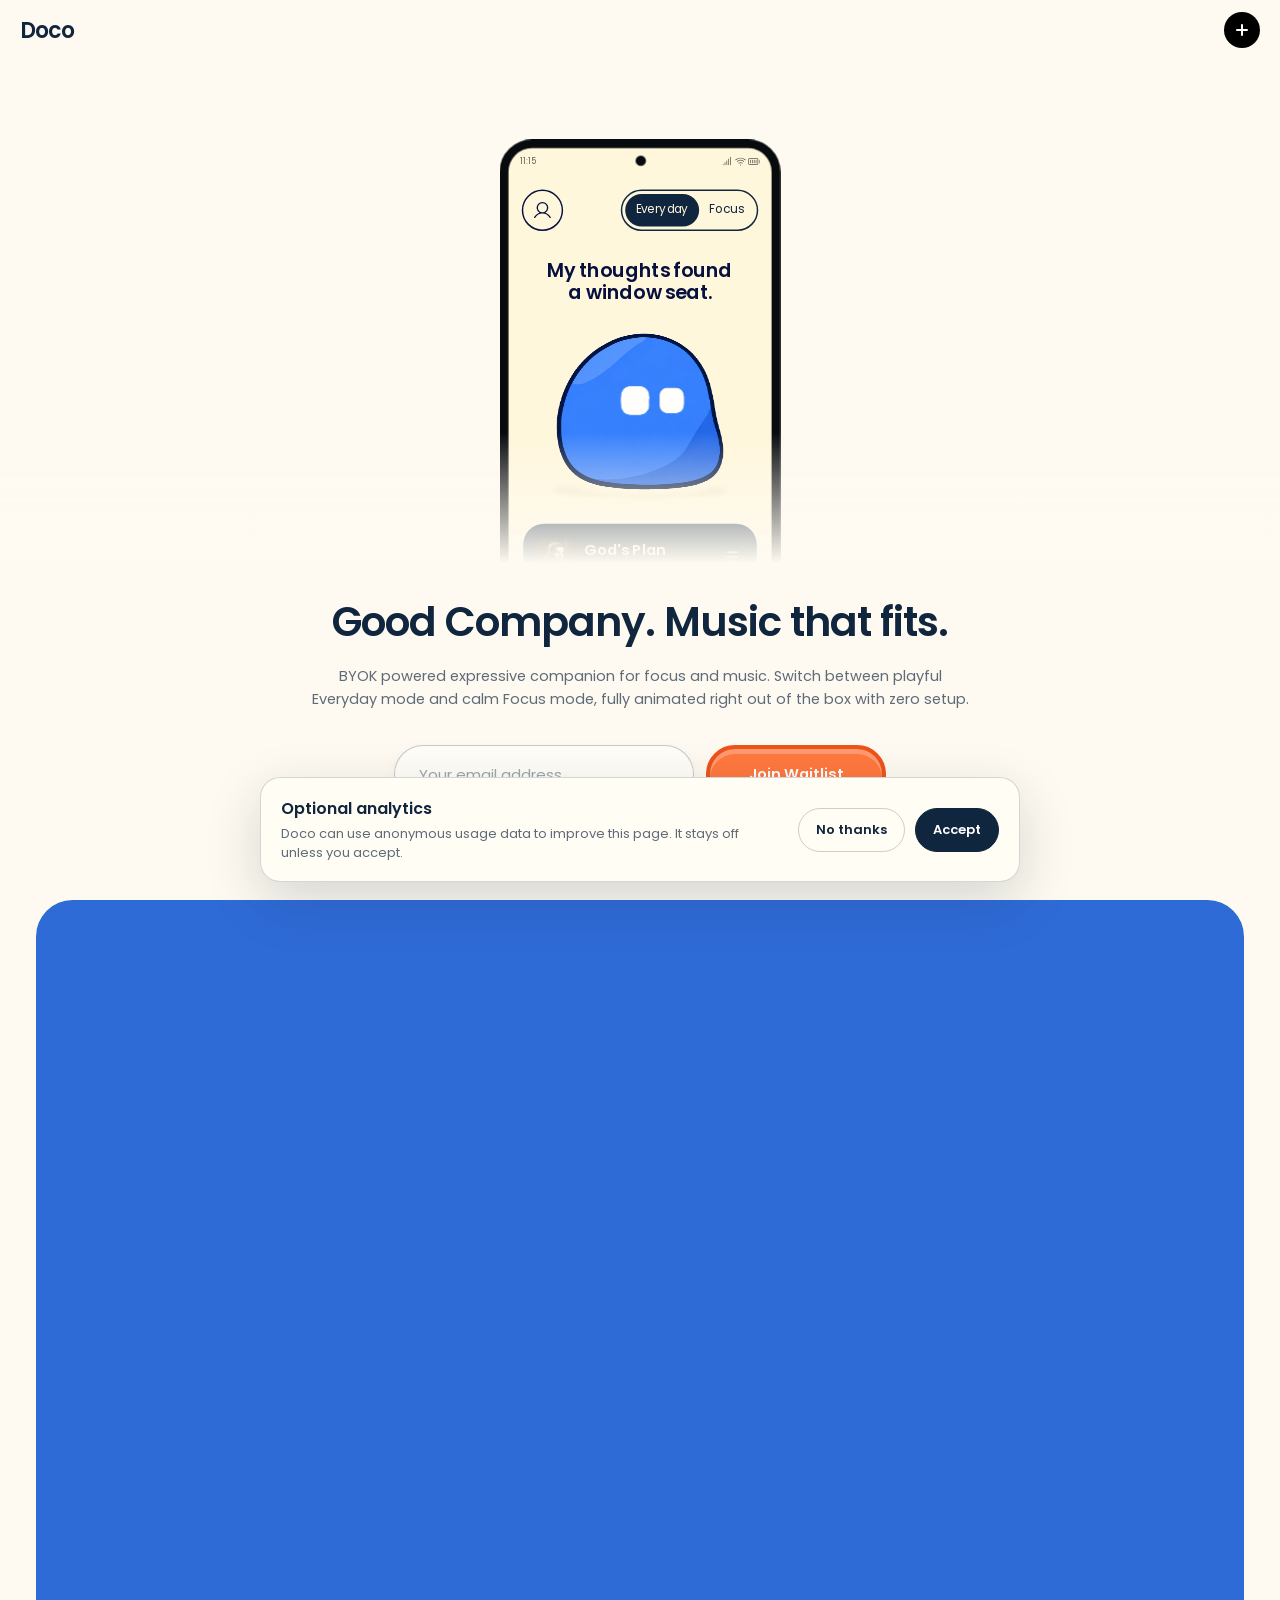
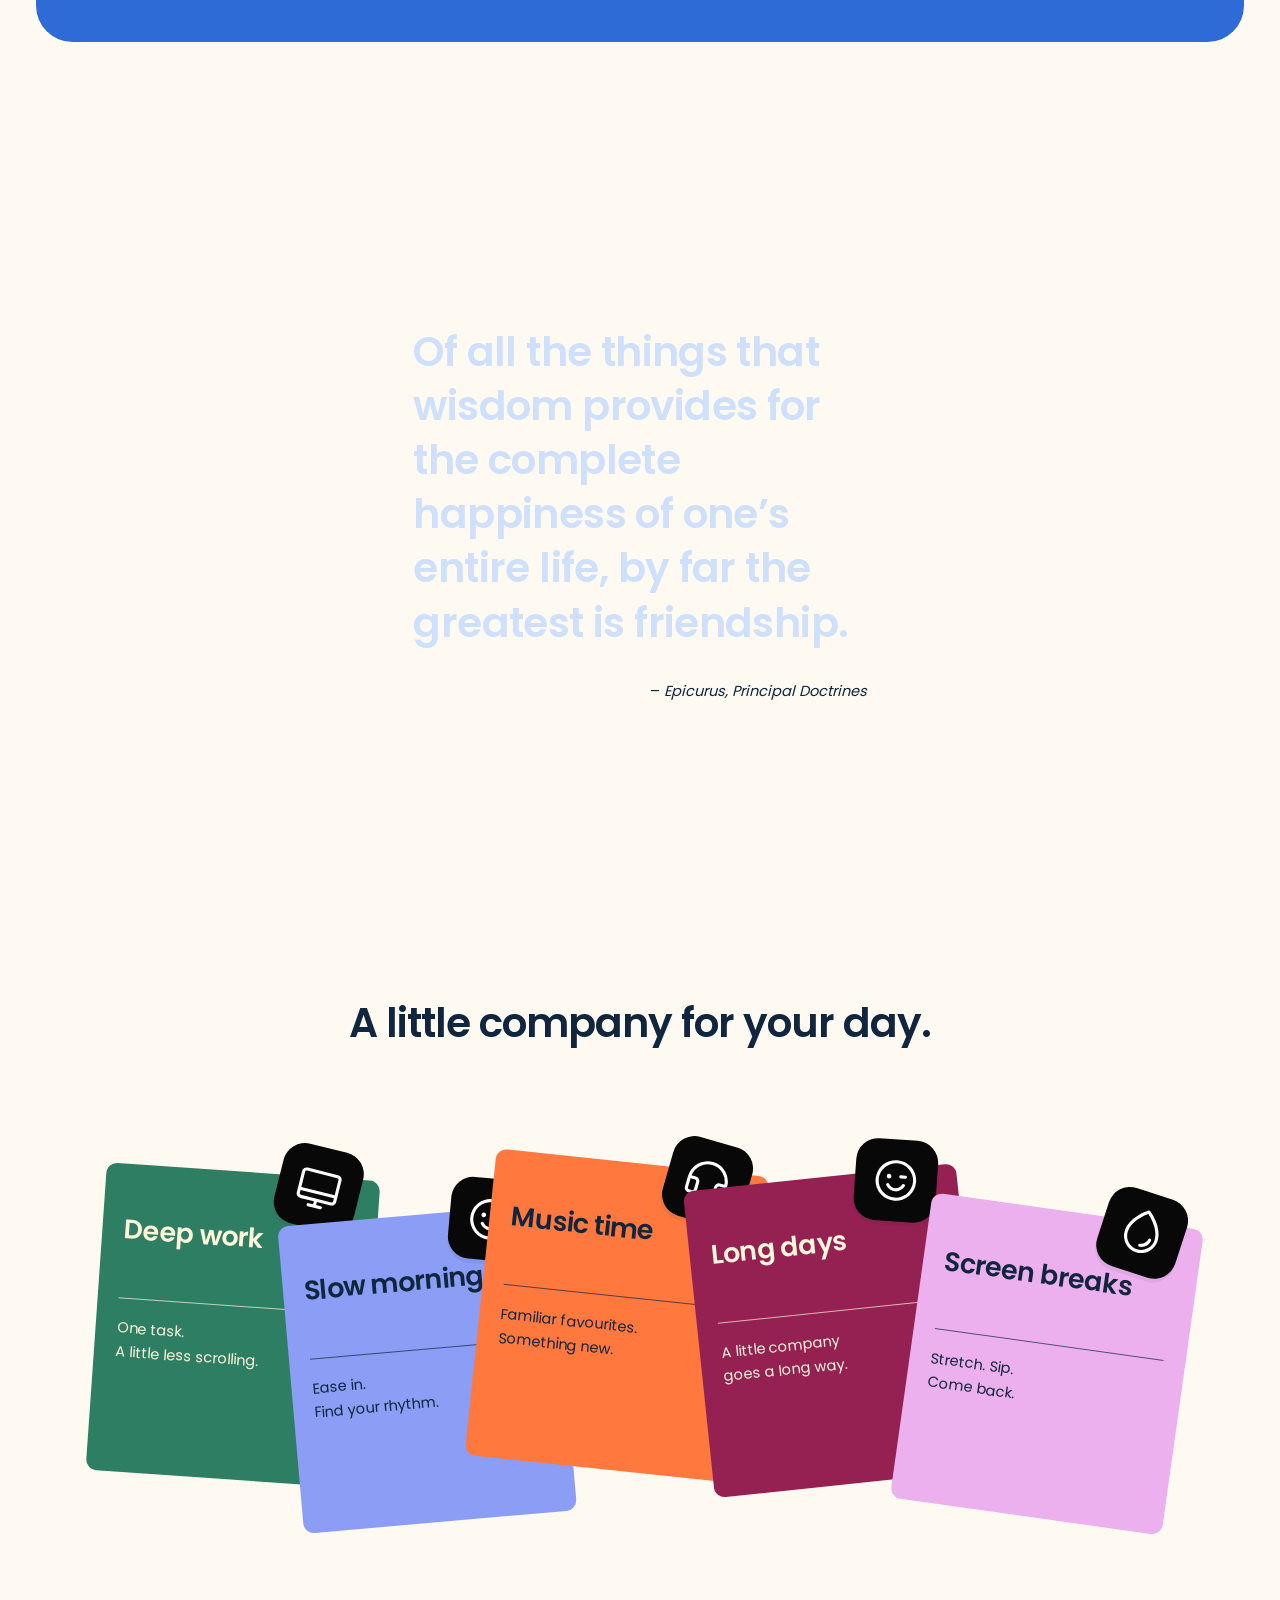
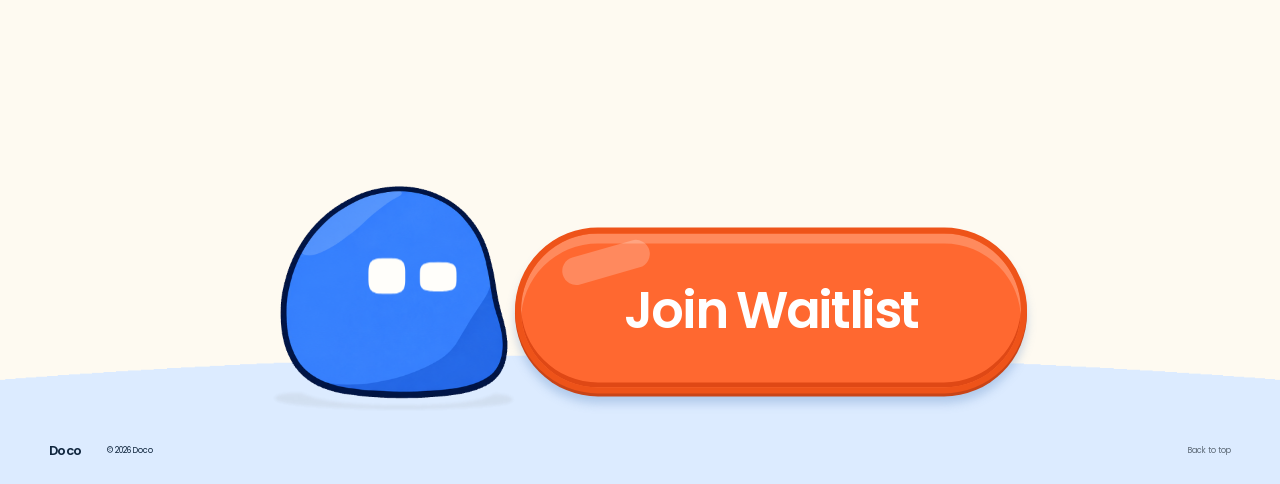
==== commit ba4639d4: "Add consent-gated Google Analytics" ====
--- a/index.html
+++ b/index.html
@@ -7,8 +7,8 @@
 <link rel="canonical" href="https://getdoco.app/"><link rel="manifest" href="site.webmanifest">
 <meta property="og:type" content="website"><meta property="og:locale" content="en_US"><meta property="og:url" content="https://getdoco.app/"><meta property="og:site_name" content="Doco"><meta property="og:title" content="Doco — Good company. Music that fits."><meta property="og:description" content="An expressive companion for focus, music and everyday moments."><meta property="og:image" content="https://getdoco.app/assets/doco-social-preview-v1.png"><meta property="og:image:secure_url" content="https://getdoco.app/assets/doco-social-preview-v1.png"><meta property="og:image:type" content="image/png"><meta property="og:image:width" content="1200"><meta property="og:image:height" content="630"><meta property="og:image:alt" content="Doco beside the words Good company. Music that fits.">
 <meta name="twitter:card" content="summary_large_image"><meta name="twitter:title" content="Doco — Good company. Music that fits."><meta name="twitter:description" content="An expressive companion for focus, music and everyday moments."><meta name="twitter:image" content="https://getdoco.app/assets/doco-social-preview-v1.png"><meta name="twitter:image:alt" content="Doco beside the words Good company. Music that fits.">
-<meta name="doco-analytics-id" content=""><meta name="doco-waitlist-api" content="https://rdadsnqafiwrjapaobnr.supabase.co/functions/v1/waitlist"><title>Doco — Good company. Music that fits.</title>
-<link rel="icon" href="assets/favicon.ico" sizes="any"><link rel="icon" href="assets/favicon-32.png" type="image/png" sizes="32x32"><link rel="icon" href="assets/favicon-16.png" type="image/png" sizes="16x16"><link rel="apple-touch-icon" href="assets/apple-touch-icon.png" sizes="180x180"><meta name="msapplication-config" content="browserconfig.xml"><link rel="preload" href="assets/poppins-semibold.ttf" as="font" type="font/ttf" crossorigin><link rel="stylesheet" href="site.release-20260925-11.css">
+<meta name="doco-analytics-id" content="G-H9713ZR00W"><meta name="doco-waitlist-api" content="https://rdadsnqafiwrjapaobnr.supabase.co/functions/v1/waitlist"><title>Doco — Good company. Music that fits.</title>
+<link rel="icon" href="assets/favicon.ico" sizes="any"><link rel="icon" href="assets/favicon-32.png" type="image/png" sizes="32x32"><link rel="icon" href="assets/favicon-16.png" type="image/png" sizes="16x16"><link rel="apple-touch-icon" href="assets/apple-touch-icon.png" sizes="180x180"><meta name="msapplication-config" content="browserconfig.xml"><link rel="preload" href="assets/poppins-semibold.ttf" as="font" type="font/ttf" crossorigin><link rel="stylesheet" href="site.release-20260925-12.css">
 <script type="application/ld+json">{"@context":"https://schema.org","@type":"WebSite","name":"Doco","url":"https://getdoco.app/","description":"An expressive companion for focus, music and everyday moments."}</script>
 </head>
 <body class="is-loading">
@@ -16,7 +16,7 @@
 <div class="site-loader-inner" aria-hidden="true"><img class="loader-doco" src="assets/doco-loader.png" alt="" width="245" height="210"><span class="loader-track"><span class="loader-fill" id="loader-fill"></span></span></div>
 <span class="sr-only" id="loader-copy">Loading Doco</span><span class="sr-only" id="loader-percent">8%</span>
 </div>
-<script src="loader.release-20260925-11.js"></script>
+<script src="loader.release-20260925-12.js"></script>
 <header class="site-navigation" id="site-navigation">
 <span class="nav-progressive-blur" aria-hidden="true"><i></i><i></i><i></i><i></i><i></i></span>
 <a class="site-wordmark" href="#hero-demo-flow" data-cursor-label="none">Doco</a>
@@ -140,15 +140,15 @@
 <div><strong id="consent-title">Optional analytics</strong><p>Doco can use anonymous usage data to improve this page. It stays off unless you accept.</p></div>
 <div class="consent-actions"><button type="button" id="consent-reject">No thanks</button><button type="button" id="consent-accept">Accept</button></div>
 </aside>
-<script src="companion-mode.js"></script><script src="oled-face-renderer.js"></script><script src="gallery-robot-profiles.js"></script><script src="gallery-motion-core.js"></script><script src="gallery-robot-director.js"></script><script src="gallery-surface-projection.js"></script><script src="gallery-face-rig.js"></script><script src="gallery-living-motion.js"></script><script src="gallery-performance-catalog.js"></script><script src="gallery-living-director.js"></script><script src="cartoon-core.js"></script><script src="cartoon-renderer.js"></script><script src="gallery-scene-director.js"></script><script src="doco-performance.js"></script><script src="desktop-visits-motion.js"></script><script src="visitor-actor.js"></script><script src="hero-phone-journey.release-20260925-11.js"></script><script src="site.release-20260925-11.js"></script>
+<script src="companion-mode.js"></script><script src="oled-face-renderer.js"></script><script src="gallery-robot-profiles.js"></script><script src="gallery-motion-core.js"></script><script src="gallery-robot-director.js"></script><script src="gallery-surface-projection.js"></script><script src="gallery-face-rig.js"></script><script src="gallery-living-motion.js"></script><script src="gallery-performance-catalog.js"></script><script src="gallery-living-director.js"></script><script src="cartoon-core.js"></script><script src="cartoon-renderer.js"></script><script src="gallery-scene-director.js"></script><script src="doco-performance.js"></script><script src="desktop-visits-motion.js"></script><script src="visitor-actor.js"></script><script src="hero-phone-journey.release-20260925-12.js"></script><script src="site.release-20260925-12.js"></script>
 <script src="quote-reveal.js"></script>
-<script src="cursor.release-20260925-11.js"></script>
+<script src="cursor.release-20260925-12.js"></script>
 <script src="moments.js"></script>
 <script src="doco-knowledge.js"></script>
-<script src="navigation.release-20260925-11.js"></script>
-<script src="interactions.release-20260925-11.js"></script>
+<script src="navigation.release-20260925-12.js"></script>
+<script src="interactions.release-20260925-12.js"></script>
 <script src="footer.js"></script>
 <script src="waitlist.js"></script>
-<script src="film.release-20260925-11.js"></script>
+<script src="film.release-20260925-12.js"></script>
 <script src="privacy.js"></script>
 </body></html>
--- a/site.release-20260925-12.css
+++ b/site.release-20260925-12.css
@@ -0,0 +1,232 @@
+@font-face{font-family:Poppins;src:url('assets/poppins-regular.ttf') format('truetype');font-weight:400;font-display:swap}
+@font-face{font-family:Poppins;src:url('assets/poppins-semibold.ttf') format('truetype');font-weight:600 800;font-display:swap}
+@font-face{font-family:Inter;src:url('assets/cartoon/inter-latin.woff2') format('woff2');font-weight:100 900;font-display:swap}
+:root{--cream:#fff7db;--page:#fefaf1;--navy:#10263e;--blue:#2f6bd7;--orange:#ff783e;--ink:var(--navy);--muted:#5e6b78;--type-heading:clamp(28px,3.18vw,46px);--type-title:clamp(24px,2.1vw,30px);--type-body:clamp(14px,1.14vw,16px);--type-label:clamp(11px,1.14vw,16px);--type-quote:clamp(32px,3.18vw,46px);font-family:Poppins,Arial,sans-serif;background:var(--page);color:var(--ink);font-synthesis:none}
+*{box-sizing:border-box}body{margin:0;overflow-x:clip}body.is-loading{overflow:hidden}main{max-width:1440px;margin:auto;padding-bottom:0}button,a,input{-webkit-tap-highlight-color:transparent}button{font:inherit;cursor:pointer}button:disabled{cursor:wait}button,a{touch-action:manipulation}button:focus-visible,a:focus-visible,input:focus-visible{outline:3px solid var(--orange);outline-offset:4px}button{border:0}img{display:block;max-width:100%}[hidden]{display:none!important}h1,p{margin:0}.sr-only{position:absolute;width:1px;height:1px;overflow:hidden;clip-path:inset(50%);white-space:nowrap}
+.site-loader{position:fixed;z-index:10000;inset:0;display:grid;place-items:center;background:var(--page);opacity:1;visibility:visible;transition:opacity .45s ease,visibility 0s linear .45s}.site-loader.is-leaving{opacity:0;visibility:hidden;pointer-events:none}.site-loader-inner{position:relative;z-index:0;display:flex;flex-direction:column;align-items:center;justify-content:center;gap:30px;transform:translateY(-1.5vh)}.site-loader-inner::before{content:"";position:absolute;z-index:0;top:clamp(154px,13.6vw,195px);width:clamp(166px,14.5vw,210px);height:clamp(10px,.9vw,14px);background:url('assets/cartoon/ground-shadow.png') center/100% 100% no-repeat;filter:blur(1.5px) opacity(.5);mix-blend-mode:multiply;pointer-events:none}.loader-doco{position:relative;z-index:1;display:block;width:clamp(195px,17vw,245px);height:auto;object-fit:contain;animation:loader-breathe 1.4s ease-in-out infinite;transform-origin:50% 88%}.loader-track{position:relative;z-index:1;display:block;width:clamp(154px,13.5vw,194px);height:7px;overflow:hidden;border-radius:999px;background:#e7e1cf}.loader-fill{display:block;width:8%;height:100%;border-radius:inherit;background:var(--orange);transition:width .28s cubic-bezier(.2,.8,.2,1)}@keyframes loader-breathe{0%,100%{transform:translateY(0) scale(1)}50%{transform:translateY(-3px) scale(1.012,.988)}}@media(max-width:600px){.site-loader-inner{gap:24px}.site-loader-inner::before{top:138px;width:150px;height:10px}.loader-doco{width:176px}.loader-track{width:158px;height:6px}}@media(prefers-reduced-motion:reduce){.loader-doco{animation:none}.loader-fill,.site-loader{transition:none}}
+.site-navigation{position:fixed;z-index:9100;isolation:isolate;inset:0 0 auto;display:flex;align-items:center;justify-content:space-between;height:60px;padding:0 20px;border-top:1px solid #10263e;background:transparent;pointer-events:none}.nav-progressive-blur{position:absolute;z-index:-1;inset:0 0 -60px;overflow:hidden;pointer-events:none;opacity:0;transition:opacity .22s ease}.site-navigation.has-scroll-under .nav-progressive-blur,.nav-open .nav-progressive-blur{opacity:1}.nav-progressive-blur i,.nav-progressive-blur::after{position:absolute;inset:0;display:block;pointer-events:none}.nav-progressive-blur i{background:#fefaf10a}.nav-progressive-blur i:nth-child(1){-webkit-backdrop-filter:blur(2px);backdrop-filter:blur(2px);-webkit-mask-image:linear-gradient(to bottom,#000 0,#000 12%,transparent 100%);mask-image:linear-gradient(to bottom,#000 0,#000 12%,transparent 100%)}.nav-progressive-blur i:nth-child(2){-webkit-backdrop-filter:blur(4px);backdrop-filter:blur(4px);-webkit-mask-image:linear-gradient(to bottom,#000 0,#000 16%,transparent 82%);mask-image:linear-gradient(to bottom,#000 0,#000 16%,transparent 82%)}.nav-progressive-blur i:nth-child(3){-webkit-backdrop-filter:blur(8px);backdrop-filter:blur(8px);-webkit-mask-image:linear-gradient(to bottom,#000 0,#000 20%,transparent 64%);mask-image:linear-gradient(to bottom,#000 0,#000 20%,transparent 64%)}.nav-progressive-blur i:nth-child(4){-webkit-backdrop-filter:blur(16px);backdrop-filter:blur(16px);-webkit-mask-image:linear-gradient(to bottom,#000 0,#000 24%,transparent 49%);mask-image:linear-gradient(to bottom,#000 0,#000 24%,transparent 49%)}.nav-progressive-blur i:nth-child(5){-webkit-backdrop-filter:blur(24px);backdrop-filter:blur(24px);-webkit-mask-image:linear-gradient(to bottom,#000 0,#000 28%,transparent 39%);mask-image:linear-gradient(to bottom,#000 0,#000 28%,transparent 39%)}.nav-progressive-blur::after{content:"";background:#fefaf185;-webkit-mask-image:linear-gradient(to bottom,#000 0,#000 20%,transparent 92%);mask-image:linear-gradient(to bottom,#000 0,#000 20%,transparent 92%)}@supports not ((-webkit-backdrop-filter:blur(1px)) or (backdrop-filter:blur(1px))){.nav-progressive-blur i{display:none}.nav-progressive-blur::after{background:#fefaf1ed}}.site-wordmark,.nav-toggle{pointer-events:auto}.site-wordmark{color:var(--navy);font-size:22px;font-weight:600;letter-spacing:-.04em;text-decoration:none}.nav-toggle{width:36px;height:36px;flex:0 0 36px;padding:0;display:flex;align-items:center;justify-content:center;overflow:clip;border-radius:50%;background:#000;box-shadow:none;line-height:0;transition:background-color .2s ease}.nav-toggle img{display:block;width:12px;height:12px;max-width:none;flex:none;transform:rotate(0);transform-origin:50% 50%;transition:transform .45s cubic-bezier(.22,.8,.2,1)}.nav-toggle:hover,.nav-toggle[aria-expanded=true]{background:#000}.nav-toggle[aria-expanded=true] img{transform:rotate(45deg)}.nav-panel{position:fixed;z-index:9000;inset:0;pointer-events:none;visibility:hidden;transition:visibility 0s linear .6s}.nav-dismiss{position:absolute;inset:0;width:100%;height:100%;padding:0;background:#fefaf13d;opacity:0;pointer-events:none;-webkit-backdrop-filter:blur(12px) saturate(.9);backdrop-filter:blur(12px) saturate(.9);transition:opacity .2s ease}.nav-stack{position:absolute;top:76px;right:20px;display:grid;gap:12px}.nav-card{width:150px;height:150px;padding:20px;display:flex;flex-direction:column;align-items:flex-start;justify-content:space-between;border:0;border-radius:16px;background:var(--navy);box-shadow:none;color:var(--cream);text-decoration:none;opacity:0;transform:translateY(-24px);transform-origin:100% 0;pointer-events:none;transition:opacity .32s ease,transform .5s cubic-bezier(.16,1,.3,1),background-color .08s linear}.nav-card small{font:600 11px/1 Inter,sans-serif;letter-spacing:.08em;opacity:.58}.nav-card span{font-size:22px;font-weight:600;letter-spacing:-.045em;line-height:.98;text-align:left}.nav-card:hover,.nav-card:focus-visible{background:var(--blue)}.nav-panel.is-open{visibility:visible;pointer-events:auto;transition-delay:0s}.nav-panel.is-open .nav-dismiss{opacity:1;pointer-events:auto}.nav-panel.is-open .nav-card{opacity:1;transform:translateY(0);pointer-events:auto;transition-delay:calc(100ms + var(--nav-index)*50ms),calc(100ms + var(--nav-index)*50ms),0s}@media(max-width:700px){.site-wordmark{font-size:20px}}@media(max-height:720px){.nav-stack{top:68px;gap:8px}.nav-card{height:min(150px,calc((100vh - 100px)/4));min-height:98px;padding:16px 18px}.nav-card span{font-size:20px}}@media(prefers-reduced-motion:reduce){.nav-progressive-blur,.nav-toggle,.nav-toggle img,.nav-card{transition:none}}
+.hero-demo-flow{position:relative;isolation:isolate}
+#hero-title,#demo-panel,#moments,#desktop-download,#qa-title{scroll-margin-top:88px}
+.hero{position:relative;min-height:clamp(800px,100vh,920px);padding:0 24px clamp(70px,5.5vw,82px);display:flex;align-items:center;justify-content:flex-end;flex-direction:column;text-align:center;overflow:hidden;background:var(--page)}
+.hero::after{content:"";position:absolute;z-index:2;left:0;right:0;bottom:0;height:52%;background:linear-gradient(to bottom,transparent 0,var(--page) 28%,var(--page) 100%);pointer-events:none}
+.hero h1,.hero>.hero-copy,.hero-waitlist-form{position:relative;z-index:3}
+.hero h1{font-size:var(--type-heading);font-weight:600;letter-spacing:-.025em;line-height:1.2;margin-top:0}
+.hero>.hero-copy{width:calc(100% - 48px);max-width:920px;font-size:var(--type-body);line-height:1.6;color:var(--muted);margin-top:clamp(12px,1.4vw,20px);text-wrap:balance}
+.hero-waitlist-form{width:min(100%,492px);margin-top:clamp(23px,2.65vw,38px)}.hero-waitlist-fields{display:grid;grid-template-columns:300px 180px;align-items:stretch;gap:12px}.hero-waitlist-fields input{display:block;width:300px;min-width:0;height:58px;border:1px solid #10263e3d;border-radius:999px;background:#fffdf7;padding:0 24px;color:var(--navy);font:400 15px/1 Poppins,sans-serif;box-shadow:0 5px 16px #10263e0a;transition:border-color .2s,box-shadow .2s}.hero-waitlist-fields input::placeholder{color:#5e6b7899}.hero-waitlist-fields input:hover{border-color:#10263e73}.hero-waitlist-fields input:focus{border-color:var(--blue);box-shadow:0 0 0 4px #2f6bd718}.store-link{margin:0;display:inline-grid;place-items:center;min-width:180px;min-height:58px;padding:0 26px;border:4px solid #ee5319;border-radius:999px;background:var(--orange);box-shadow:inset 0 5px 0 #ff9a71,0 4px 0 #d94a17;color:#fff;text-decoration:none;font-size:var(--type-body);font-weight:600;transition:transform .2s,box-shadow .2s}.store-link:hover{transform:translateY(-3px);box-shadow:inset 0 5px 0 #ff9a71,0 7px 0 #d94a17}.store-link:active{transform:translateY(2px);box-shadow:inset 0 3px 0 #ff9a71,0 2px 0 #d94a17}.store-link:disabled{cursor:default;opacity:.78}.hero-waitlist-form.is-complete .store-link{border-color:#247d10;background:#2a8f13;box-shadow:inset 0 5px 0 #5fbd48,0 4px 0 #1e670c}.waitlist-message{min-height:20px;margin:10px 2px 0;color:var(--muted);font-size:13px;line-height:1.5}.waitlist-message:empty{display:none}.waitlist-privacy{margin:12px auto 0;color:#5e6b78b8;font-size:10px;line-height:1.45}.waitlist-privacy a{color:inherit;text-underline-offset:2px}.waitlist-privacy a:hover{color:var(--navy)}.waitlist-honeypot{position:absolute!important;left:-10000px!important;width:1px!important;height:1px!important;overflow:hidden!important}
+@media(max-width:900px){.hero-waitlist-form{width:min(86vw,300px)}.hero-waitlist-fields{grid-template-columns:1fr}.hero-waitlist-fields input,.hero-waitlist-fields .store-link{width:100%}}
+@media(min-width:601px) and (max-width:900px){.hero{min-height:800px;padding:474px 24px 50px;justify-content:flex-start}.hero::after{height:58%;background:linear-gradient(to bottom,transparent 0,#fefaf13d 8%,#fefaf1cc 16%,#fefaf1f5 24%,var(--page) 30%,var(--page) 100%)}.hero>.hero-copy{max-width:620px}.waitlist-message:empty{display:none}}
+.demo-panel{position:relative;margin:0 clamp(24px,2.85vw,41px);aspect-ratio:830/510;border-radius:clamp(25px,2.85vw,41px);background:var(--blue);overflow:hidden;color:var(--navy)}
+.demo-panel::before{content:"";position:absolute;z-index:3;top:0;left:50%;width:min(100%,clamp(320px,30%,390px));height:min(40%,190px);transform:translateX(-50%);background:linear-gradient(to bottom,rgba(47,107,215,1) 0%,rgba(47,107,215,.82) 34%,rgba(47,107,215,.45) 68%,rgba(47,107,215,0) 100%);opacity:0;transition:opacity .14s ease-out;pointer-events:none}
+.hero-demo-flow[data-entry-veil=true] .demo-panel::before{opacity:1}
+.demo-toolbar{--control-height:clamp(30px,3.42vw,49px);position:absolute;inset:clamp(24px,2.85vw,41px) clamp(24px,2.85vw,41px) auto;display:flex;align-items:center;justify-content:space-between;z-index:4;opacity:0;visibility:hidden;transform:translateY(-8px);pointer-events:none;transition:opacity .22s ease-out,transform .3s cubic-bezier(.2,.8,.2,1),visibility 0s linear .3s}
+.hero-demo-flow[data-journey=docked][data-return-phase=idle] .demo-toolbar{opacity:1;visibility:visible;transform:translateY(0);pointer-events:auto;transition-delay:0s}
+.orientation-switch{display:flex;align-items:center;padding:clamp(2px,.23vw,3.3px);height:var(--control-height);border:1px solid white;border-radius:30px}.orientation-switch button{display:flex;align-items:center;justify-content:center;height:100%;border-radius:25px;background:none;color:white;font-size:var(--type-label);padding:0 clamp(9px,1.025vw,15px);line-height:1;transition:background .2s,color .2s}.orientation-switch button[aria-pressed=true]{background:white;color:var(--navy)}
+.leap-button{display:flex;align-items:center;justify-content:center;gap:clamp(6px,.68vw,10px);height:var(--control-height);padding:0 clamp(12px,1.365vw,20px);background:white;color:var(--navy);border-radius:30px;font-size:var(--type-label);line-height:1;transition:transform .2s,box-shadow .2s}.leap-button img{width:clamp(15px,1.7vw,24.5px);height:auto;flex:none}.leap-button:hover:not(:disabled){transform:translateY(-2px);box-shadow:0 5px 15px #10263e20}.leap-button[aria-busy=true] img{animation:tap .8s ease-in-out infinite}@keyframes tap{50%{transform:translateY(-3px) rotate(-8deg)}}
+.scene{position:absolute;width:830px;height:510px;left:50%;top:50%;transform:translate(-50%,-50%) scale(var(--scene-scale,1));font-family:Inter,Arial,sans-serif;transform-origin:center;transition:transform .85s cubic-bezier(.22,.8,.2,1)}
+.phone-device{position:absolute;left:var(--phone-x,50%);top:var(--phone-y,300px);width:190px;height:396px;transform:translate(-50%,-50%) rotate(var(--phone-rotate,0deg)) scale(var(--phone-scale,1));transform-origin:center;z-index:1;pointer-events:none;visibility:hidden;will-change:left,top}
+.hero-demo-flow[data-layout-ready=true][data-character-ready=true] .phone-device{visibility:visible}
+.phone-device[data-journey=moving]{will-change:left,top,transform}
+.phone-device[data-journey=docked]{pointer-events:auto;transition:left .85s cubic-bezier(.22,.8,.2,1),top .85s cubic-bezier(.22,.8,.2,1),transform .85s cubic-bezier(.22,.8,.2,1)}
+.device-screen{position:relative;overflow:hidden;background:var(--cream)}.phone-screen{width:190px;height:396px;border:6px solid #080b0e;border-radius:22px;color:#07113f}
+.phone-topbar{position:absolute;inset:5px 8px auto;display:flex;justify-content:space-between;font-size:6px;color:#64645c;height:10px}.phone-topbar>div{display:flex;gap:1px}.phone-topbar img{width:8px;height:8px;opacity:.65}.camera-cutout{position:absolute;top:5px;left:calc(50% - 3.5px);width:7px;height:7px;border-radius:50%;background:#080b0e}
+.phone-toolbar{position:absolute;top:28px;left:9px;right:9px;display:flex;justify-content:space-between;align-items:center}.profile-button{display:grid;place-items:center;width:28px;height:28px;background:transparent;border:1px solid #07113f;border-radius:50%;padding:6px}.profile-button img{width:100%}.mode-switch{display:flex;border:1px solid var(--navy);padding:2px;border-radius:30px}.mode-switch button{font-size:8px;line-height:1.4;background:transparent;color:var(--navy);padding:5px 7px;border-radius:22px}.mode-switch button[aria-pressed=true]{background:var(--navy);color:var(--cream)}
+#phone-prompt{position:absolute;top:76px;left:10px;right:10px;text-align:center;font-size:13px;font-weight:800;line-height:1.12;letter-spacing:-.04em}
+.blob-stage{position:relative;aspect-ratio:390/334;background:transparent;border:0;padding:0;touch-action:none;cursor:grab}.blob-stage:active{cursor:grabbing}.phone-blob{position:absolute;top:117px;left:19px;width:140px}.blob-fallback{width:100%;height:100%;object-fit:contain}.is-ready .blob-fallback{display:none}
+.cartoon-character{position:relative;width:100%;height:100%;transform-origin:center bottom}.cartoon-art{position:absolute;inset:0;will-change:transform}.cartoon-art canvas{position:absolute;inset:0;width:100%;height:100%}.cartoon-shadow{position:absolute;width:86%;left:7%;bottom:0;height:7%;object-fit:fill;transform-origin:center;filter:blur(1.5px) opacity(.5);mix-blend-mode:multiply}
+.demo-music{position:absolute;left:10px;right:10px;bottom:19px;height:111px;border-radius:14px;padding:10px 9px;background:var(--navy);color:var(--cream)}
+.track-heading{display:flex;align-items:center;gap:7px}.album-art{width:25px;height:25px;border-radius:5px;object-fit:cover}.track-heading>div{flex:1;min-width:0}.track-heading strong{display:block;font-size:10px;letter-spacing:-.025em;line-height:1.4;white-space:nowrap;overflow:hidden;text-overflow:ellipsis}.track-heading span{display:block;font-size:6px;line-height:1.5;opacity:.85}.track-heading button{padding:3px;background:transparent}.track-heading button img{width:11px;height:11px}
+.music-note{font-size:5.6px;white-space:nowrap;overflow:hidden;margin-top:3px;opacity:.7}.track-times{display:flex;justify-content:space-between;font-size:6px;margin-top:4px}.progress{appearance:none;display:block;width:100%;height:2px;border:0;border-radius:3px;margin:5px 0;background:#526177;cursor:pointer}.progress::-webkit-slider-thumb{appearance:none;width:3px;height:3px;background:var(--cream);border-radius:50%}.playback-controls{display:flex;align-items:center;justify-content:center;gap:17px;margin-top:9px}.playback-controls button{padding:4px;background:transparent;border-radius:6px}.playback-controls img{width:11px;height:11px}.playback-controls .play-button{width:27px;height:27px;display:grid;place-items:center;background:var(--orange);border-radius:8px}.play-button img{width:15px;height:15px}.phone-homebar{position:absolute;bottom:4px;left:calc(50% - 31px);width:62px;height:2px;border-radius:3px;background:#aaa78f}
+.upcoming{position:absolute;inset:0;background:var(--navy);border-radius:14px;padding:10px;display:flex;flex-direction:column;justify-content:space-evenly;z-index:3}.upcoming button{background:transparent;color:var(--cream);text-align:left;font-size:9px;padding:5px}.upcoming small{display:block;font-size:6px;opacity:.7;margin-top:2px}
+.track-heading button img{filter:brightness(0) invert(1)}
+.computer-device{position:absolute;left:105px;top:115px;width:450px;height:300px;transform:translateX(-720px);pointer-events:none;transition:transform .85s cubic-bezier(.22,.8,.2,1),left .85s cubic-bezier(.22,.8,.2,1),top .85s cubic-bezier(.22,.8,.2,1);will-change:transform}.computer-screen{width:450px;height:273px;border:5px solid #080b0e;border-radius:15px}.computer-base{height:21px;margin-top:4px;background:#080b0e;border-radius:14px 14px 7px 7px}.desktop-icons{position:absolute;left:15px;top:14px;display:grid;gap:10px}.desktop-icons img{width:23px;height:23px}.computer-blob{position:absolute;width:148px;right:27px;bottom:18px}.demo-thought{position:absolute;width:214px;right:5px;bottom:155px;padding:18px 22px;min-height:71px;display:grid;place-items:center;font-size:12px;text-align:center;z-index:2}.demo-thought>img{position:absolute;inset:0;width:100%;height:100%}.demo-thought>span{position:relative}
+.demo-panel[data-desktop=true] .computer-device{transform:translateX(0);pointer-events:auto}
+.hero-demo-flow[data-layout=landscape] .phone-device{--phone-rotate:90deg}
+.hero-demo-flow[data-layout=landscape] .phone-content{width:384px;height:178px;transform:translate(-50%,-50%) rotate(-90deg)}
+.hero-demo-flow[data-layout=landscape] .phone-topbar{height:0;overflow:hidden}
+.hero-demo-flow[data-layout=landscape] .phone-toolbar{top:9px;left:10px;right:167px}
+.hero-demo-flow[data-layout=landscape] #phone-prompt{top:13px;left:241px;right:15px}
+.hero-demo-flow[data-layout=landscape] .phone-blob{top:53px;left:232px}
+.hero-demo-flow[data-layout=landscape] .demo-music{left:10px;right:auto;width:207px;bottom:16px;height:108px}
+.hero-demo-flow[data-layout=landscape] .music-note{height:0;overflow:hidden;margin:0}
+.hero-demo-flow[data-layout=landscape] .track-times{margin-top:13px}
+.hero-demo-flow[data-layout=landscape] .phone-homebar{left:calc(50% - 36px);width:72px}
+.hero-demo-flow[data-layout=landscape] .playback-controls{margin-top:8px}
+.demo-panel[data-desktop=false][data-layout=landscape] .computer-device{left:75px;top:145px;transform:translateX(-720px) scale(.85);transform-origin:top left}
+.demo-panel[data-desktop=true][data-layout=landscape] .computer-device{left:75px;top:145px;transform:translateX(0) scale(.85);transform-origin:top left}
+.phone-content{position:absolute;left:50%;top:50%;width:178px;height:384px;transform:translate(-50%,-50%) rotate(0deg);transform-origin:center;transition:width .85s cubic-bezier(.22,.8,.2,1),height .85s cubic-bezier(.22,.8,.2,1),transform .85s cubic-bezier(.22,.8,.2,1)}
+.camera-cutout{z-index:3}
+.phone-toolbar,#phone-prompt,.phone-blob,.demo-music,.phone-homebar{transition:top .85s cubic-bezier(.22,.8,.2,1),left .85s cubic-bezier(.22,.8,.2,1),right .85s cubic-bezier(.22,.8,.2,1),bottom .85s cubic-bezier(.22,.8,.2,1),width .85s cubic-bezier(.22,.8,.2,1),height .85s cubic-bezier(.22,.8,.2,1)}
+.demo-music{width:158px}
+.phone-topbar{transition:height .85s cubic-bezier(.22,.8,.2,1)}
+@media(max-width:600px){.hero-demo-flow{padding-top:28px}.hero{min-height:clamp(707px,calc(400px + 101vw),900px);padding:clamp(379px,calc(230px + 49vw),474px) 20px 24px;justify-content:flex-start}.hero::after{height:60%;background:linear-gradient(to bottom,transparent 0,#fefaf13d 7%,#fefaf1cc 14%,#fefaf1f5 18%,var(--page) 21%,var(--page) 100%)}.hero h1{max-width:370px;padding:0;font-size:clamp(29.5px,7.3vw,36px);line-height:1.29}.hero>.hero-copy{width:calc(100% + 16px);max-width:280px;margin-top:14px;font-size:clamp(12.25px,3.25vw,16px);line-height:1.4;text-wrap:pretty}.hero-waitlist-form{width:min(75vw,300px);margin-top:34px}.hero-waitlist-fields{grid-template-columns:1fr;gap:10px}.hero-waitlist-fields input{height:44px;padding:0 18px;font-size:12px}.hero-waitlist-fields .store-link{width:100%;min-height:47px;padding:0 18px;font-size:12px}.waitlist-message:empty{display:none}.demo-panel{margin:0 14px;min-height:430px;aspect-ratio:auto;border-radius:24px}.demo-toolbar{--control-height:40px;inset:18px 16px auto}.orientation-switch button{font-size:11px;padding:0 10px}.leap-button{font-size:11px;padding:0 13px}.scene{top:54%}.demo-panel[data-desktop=false][data-layout=portrait] .scene{transform:translate(-50%,-50%) scale(var(--portrait-scale,.84))}.demo-panel[data-desktop=false][data-layout=landscape] .scene{transform:translate(-50%,-50%) scale(var(--landscape-scale,.83))}}
+@media(max-width:600px) and (max-height:760px){.hero{min-height:100svh;padding:min(350px,48svh) 20px max(10px,env(safe-area-inset-bottom))}.hero::after{height:64%;background:linear-gradient(to bottom,transparent 0,#fefaf166 9%,#fefaf1e8 18%,var(--page) 27%,var(--page) 100%)}.hero>.hero-copy{margin-top:10px;line-height:1.36}.hero-waitlist-form{margin-top:18px}.hero-waitlist-fields{gap:8px}.waitlist-privacy{margin-top:8px;font-size:9px}}
+@media(prefers-reduced-motion:reduce){*,*::before,*::after{animation:none!important;transition:none!important}.app-brand:hover img,.store-link:hover,.leap-button:hover{transform:none}}
+.quote-section{min-height:100vh;padding:clamp(76px,8vw,116px) 24px clamp(48px,4.5vw,66px);display:grid;place-items:center}
+.quote-figure{width:35.4vw;max-width:510px;margin:0 auto}
+.quote-figure blockquote{margin:0;color:var(--blue);font-size:var(--type-quote);font-weight:600;line-height:1.33;letter-spacing:-.015em}
+.quote-word{transition:color 90ms linear}
+.quote-figure figcaption{margin-top:clamp(24px,2.4vw,35px);text-align:right;white-space:nowrap;font-size:var(--type-body);line-height:1.6;font-weight:400;color:var(--ink)}
+.quote-figure cite{font-style:italic;font-synthesis:style}
+.context-cursor{position:fixed;top:0;left:0;z-index:9500;pointer-events:none;user-select:none;visibility:hidden;contain:layout style;will-change:transform}
+button,a{user-select:none}
+.context-cursor.is-visible{visibility:visible}
+.context-cursor-tag{display:block;width:max-content;padding:7px 10px 6px;background:var(--cream);color:var(--navy);border:1px solid var(--navy);border-radius:24px 24px 24px 0;font-family:Poppins,Arial,sans-serif;font-size:12px;font-weight:600;line-height:1.2;white-space:nowrap;box-shadow:0 3px 8px #10263e14;opacity:0;transform:rotate(var(--cursor-tilt,0deg)) scale(.65);transform-origin:left bottom;transition:opacity .12s,scale .18s,transform .24s cubic-bezier(.34,1.56,.64,1)}
+.context-cursor.is-visible .context-cursor-tag{opacity:1;transform:rotate(var(--cursor-tilt,0deg)) scale(1)}
+.context-cursor.is-pressed .context-cursor-tag{scale:.9}
+@media(hover:hover) and (pointer:fine) and (prefers-reduced-motion:no-preference){
+ html.cursor-enabled,html.cursor-enabled body{cursor:url('assets/cursor-default.svg') 2 0,auto}
+ .cursor-enabled button:not(:disabled),.cursor-enabled a[href]{cursor:url('assets/cursor-pointer.svg') 12 0,pointer}
+ .cursor-enabled .blob-stage{cursor:grab}.cursor-enabled .blob-stage:active{cursor:grabbing}
+ .cursor-enabled button:disabled{cursor:wait}
+ .cursor-enabled :is(h1,h2,h3,p,blockquote,cite,.app-brand>span){cursor:url('assets/cursor-text.svg') 9 19,text}
+}
+.phone-screen button:disabled,.phone-screen input:disabled{opacity:1;cursor:inherit}
+@media(hover:none),(pointer:coarse),(prefers-reduced-motion:reduce){.context-cursor{display:none}}
+@media(max-width:600px){.quote-section{padding:72px 30px 44px}.quote-figure{width:100%;max-width:340px}.quote-figure blockquote{font-size:32px;line-height:1.33}.quote-figure figcaption{font-size:var(--type-body);margin-top:28px}}
+.desktop-icons img{width:32px;height:32px;object-fit:contain;image-rendering:pixelated}
+@media(max-width:600px){.leap-button span{white-space:nowrap}}
+@media(max-width:360px){.demo-toolbar{inset:18px 12px auto}.orientation-switch button{font-size:10px;padding:0 8px}.leap-button{font-size:10px;padding:0 10px;gap:5px}}
+.moments-section{padding:clamp(50px,4.5vw,66px) 0 clamp(70px,6.5vw,94px);overflow:visible;scroll-margin-top:30px;color:var(--navy)}
+.moments-section>h2{text-align:center;margin:0 24px;font-size:var(--type-heading);font-weight:600;line-height:1.2;letter-spacing:-.025em}
+.moments-deck{--card-width:clamp(210px,24vw,310px);--card-step:clamp(125px,16vw,210px);position:relative;max-width:1320px;margin:120px auto 0;height:520px}
+.moment-card{position:absolute;left:calc(50% - var(--card-width)/2 + (var(--i) - 2)*var(--card-step));top:var(--drop);width:var(--card-width);min-height:365px;padding:78px 30px 35px;border-radius:15px;text-align:left;color:var(--navy);transform:translateX(var(--fan-shift,0px)) rotate(var(--turn));transition:transform .65s cubic-bezier(.22,.8,.2,1),box-shadow .45s;transform-origin:center 70%;z-index:1;display:flex;flex-direction:column;box-shadow:0 3px 0 #10263e08}
+.moment-work{background:#2e7e64;color:var(--cream)}.moment-morning{background:#8b9df5}.moment-music{background:var(--orange)}.moment-company{background:#942151;color:var(--cream)}.moment-break{background:#edb0ef}
+.moment-title{font-size:var(--type-title);font-weight:600;line-height:1.2;letter-spacing:-.025em;min-height:2.4em}
+.moment-divider{display:block;width:100%;height:1px;background:currentColor;margin:20px 0 24px;opacity:.7}
+.moment-copy{font-size:var(--type-body);line-height:1.6;letter-spacing:0}
+.moment-icon{position:absolute;top:-40px;right:28px;width:82px;height:82px;padding:16px;border-radius:22px;background:var(--cream);transform:rotate(10deg);box-shadow:0 4px 0 #10263e10;transition:transform .65s cubic-bezier(.22,.8,.2,1)}
+.moment-card.is-active{transform:translateX(0) translateY(calc(40px - var(--drop))) rotate(0deg);z-index:10;box-shadow:0 3px 0 #10263e08}
+@media(max-width:900px){.moments-deck{--card-width:250px;--card-step:110px}.moment-title{font-size:var(--type-title)}.moment-copy{font-size:var(--type-body)}}
+@media(max-width:700px){.moments-section{padding:48px 0 64px}.moments-section>h2{max-width:400px;margin:auto;padding:0 24px}.moments-deck{display:flex;flex-direction:column;align-items:center;gap:clamp(44px,12vw,60px);overflow:visible;max-width:none;margin-top:42px;height:auto;padding:65px 24px 120px}.moment-card{position:sticky;left:auto;top:clamp(96px,25vw,128px);flex:0 0 auto;width:min(82vw,344px);height:clamp(210px,58vw,240px);min-height:0;padding:0;aspect-ratio:auto;transform:rotate(var(--tilt));z-index:calc(var(--i) + 1)}.moment-card.is-active{transform:rotate(0deg) translateY(-8px)}.moment-icon{width:70px;height:70px;top:-30px;right:24px;padding:14px}.moment-title{font-size:var(--type-title);min-height:0}.moment-divider{margin:14px 0 12px}.moment-copy{font-size:var(--type-body);line-height:1.45}}
+@media(prefers-reduced-motion:reduce){.moment-card,.moment-icon{transition:none}.moment-card.is-active{transform:translateX(0)}.moment-card.is-active .moment-icon{transform:none}.moments-deck{scroll-behavior:auto}}
+.moment-icon{display:block;background:#080808}
+.moment-icon img{width:100%;height:100%;filter:brightness(0) invert(1)}
+.desktop-download{padding:clamp(68px,8vw,116px) clamp(14px,2.85vw,41px) clamp(42px,5.5vw,80px);scroll-margin-top:24px;overflow:visible}
+.desktop-download-card{position:relative;display:grid;grid-template-columns:minmax(300px,.82fr) minmax(420px,1.18fr);grid-template-rows:auto auto;column-gap:clamp(24px,4vw,58px);align-content:center;align-items:center;min-height:clamp(430px,38vw,548px);padding:clamp(46px,5.4vw,78px);border-radius:clamp(25px,2.85vw,41px);background:var(--blue);overflow:hidden}
+.desktop-download-copy{position:relative;z-index:2;grid-column:1;grid-row:1;max-width:430px;color:white}.desktop-kicker{display:inline-flex;align-items:center;gap:9px;padding:9px 14px;border-radius:999px;background:var(--cream);color:var(--navy);font-size:var(--type-label);font-weight:600}.desktop-kicker img{width:20px}.desktop-download h2{margin:clamp(22px,2.2vw,32px) 0 0;color:white;font-size:var(--type-heading);font-weight:600;line-height:1.2;letter-spacing:-.025em}.desktop-download-copy>p{margin-top:12px;color:#fff;font-size:var(--type-body);line-height:1.6}.desktop-download-button{position:relative;z-index:2;grid-column:1;grid-row:2;justify-self:start;display:inline-grid;place-items:center;min-height:58px;margin-top:clamp(27px,2.6vw,38px);padding:0 24px;border:4px solid #ee5319;border-radius:999px;background:var(--orange);box-shadow:inset 0 5px 0 #ff9a71,0 4px 0 #d94a17;color:#fff;text-decoration:none;font-size:var(--type-body);font-weight:600;transition:transform .25s cubic-bezier(.2,.8,.2,1),box-shadow .25s}.desktop-download-button:hover{transform:translateY(-3px);box-shadow:inset 0 5px 0 #ff9a71,0 7px 0 #d94a17}.desktop-download-button:active{transform:translateY(2px);box-shadow:inset 0 3px 0 #ff9a71,0 2px 0 #d94a17}
+.desktop-pair{position:relative;grid-column:2;grid-row:1/span 2;min-width:0;min-height:330px;display:flex;align-items:center;justify-content:center}.pair-device{position:relative;flex:none;display:flex;flex-direction:column;align-items:center;justify-content:center;gap:16px;background:var(--cream);color:var(--navy);font-size:var(--type-label);font-weight:600;box-shadow:0 18px 40px #10263e24;transition:transform .55s cubic-bezier(.16,1,.3,1)}.pair-phone{z-index:2;width:clamp(135px,13vw,184px);height:clamp(205px,19vw,270px);border:6px solid var(--navy);border-radius:30px;transform:translateX(18px) rotate(-5deg)}.pair-phone>img{width:clamp(68px,7vw,94px)}.pair-phone-signal{filter:brightness(0) saturate(100%) invert(13%) sepia(28%) saturate(1182%) hue-rotate(168deg) brightness(91%) contrast(94%)}.pair-pc{z-index:1;width:clamp(270px,25vw,360px);height:clamp(185px,17vw,245px);border:6px solid var(--navy);border-radius:22px;transform:translateX(-18px) rotate(3deg)}.pair-screen{position:relative;width:83%;height:63%;border:3px solid var(--navy);border-radius:10px;background:var(--cream)}.pair-screen::after{content:'';position:absolute;left:38%;right:38%;bottom:-14px;height:14px;background:var(--navy);border-radius:0 0 8px 8px}.pair-icons{position:absolute;left:12px;top:12px;display:grid;gap:7px}.pair-icons img{width:23px;height:23px;image-rendering:pixelated}.pair-signal{position:relative;z-index:4;display:grid;place-items:center;flex:none;width:64px;height:64px;margin:0 -14px;border:5px solid var(--navy);border-radius:50%;background:var(--cream);box-shadow:0 10px 25px #10263e26;transition:transform .55s cubic-bezier(.16,1,.3,1)}.pair-signal img{width:32px}.desktop-download-card:hover .pair-phone{transform:translateX(28px) rotate(-2deg)}.desktop-download-card:hover .pair-pc{transform:translateX(-28px) rotate(1deg)}.desktop-download-card:hover .pair-signal{transform:rotate(-8deg) scale(1.08)}
+@media(max-width:900px){.desktop-download-card{grid-template-columns:1fr;grid-template-rows:auto auto auto;gap:0;padding:48px 28px}.desktop-download-copy{grid-column:1;grid-row:1;max-width:none;text-align:center}.desktop-kicker{margin:auto}.desktop-pair{grid-column:1;grid-row:2;min-height:260px;margin-top:28px}.desktop-download-button{grid-column:1;grid-row:3;justify-self:center;margin-top:28px}.pair-phone{width:140px;height:210px}.pair-pc{width:278px;height:190px}}
+@media(max-width:600px){.desktop-download{padding:54px 14px 34px}.desktop-download-card{min-height:0;padding:30px 18px 23px;border-radius:24px}.desktop-download h2{margin-top:16px}.desktop-download-copy>p{margin-top:8px;line-height:1.45}.desktop-pair{min-height:180px;margin-top:17px}.desktop-download-button{width:100%;min-height:54px;margin-top:17px;padding:0 20px}.pair-device{gap:8px;font-size:11px}.pair-phone{width:92px;height:136px;border-width:4px;border-radius:19px;transform:translateX(11px) rotate(-5deg)}.pair-phone>img{width:50px}.pair-pc{width:178px;height:124px;border-width:4px;border-radius:15px;transform:translateX(-11px) rotate(3deg)}.pair-screen{border-width:2px}.pair-screen::after{bottom:-10px;height:10px}.pair-icons{left:7px;top:7px;gap:3px}.pair-icons img{width:15px;height:15px}.pair-signal{width:44px;height:44px;margin:0 -10px;border-width:4px}.pair-signal img{width:21px}.desktop-download-card:hover .pair-phone{transform:translateX(14px) rotate(-2deg)}.desktop-download-card:hover .pair-pc{transform:translateX(-14px) rotate(1deg)}}
+@media(max-width:380px){.desktop-download-card{padding-inline:16px}.desktop-pair{min-height:168px}.pair-phone{width:86px;height:128px}.pair-phone>img{width:46px}.pair-pc{width:164px;height:116px}.pair-signal{width:42px;height:42px}.desktop-download-button{width:100%}}
+@media(prefers-reduced-motion:reduce){.desktop-download-button,.pair-device,.pair-signal{transition:none}.desktop-download-card:hover .pair-phone{transform:translateX(18px) rotate(-5deg)}.desktop-download-card:hover .pair-pc{transform:translateX(-18px) rotate(3deg)}.desktop-download-card:hover .pair-signal{transform:none}}
+.quote-section,.desktop-download,.qa-section,.film-section,.site-footer{content-visibility:auto;contain-intrinsic-size:auto 780px}
+html{scroll-behavior:smooth}
+.demo-music .track-times{margin-top:10px;font-variant-numeric:tabular-nums}
+.demo-music .progress{--progress:38.38%;height:10px;margin:2px 0 0;padding:0;background:transparent;cursor:inherit}
+.progress::-webkit-slider-runnable-track{height:3px;border-radius:3px;background:linear-gradient(to right,var(--cream) 0 var(--progress),#3b5168 var(--progress) 100%)}
+.progress::-webkit-slider-thumb{width:5px;height:5px;margin-top:-1px;box-shadow:0 0 0 1px #10263e33}
+.progress::-moz-range-track{height:3px;border-radius:3px;background:#3b5168}
+.progress::-moz-range-progress{height:3px;border-radius:3px;background:var(--cream)}
+.progress::-moz-range-thumb{width:5px;height:5px;border:0;border-radius:50%;background:var(--cream)}
+.demo-music .playback-controls{margin-top:6px}
+.moments-deck{--card-width:25.163%;--card-step:calc(var(--card-width) * .74375);width:85%;max-width:none;margin-top:140px;height:calc(min(85vw,1224px) * .2831 + 110px)}
+.moment-card{--offset-x:0%;--offset-y:-5.4%;--tilt:4deg;top:0;min-height:0;height:auto;aspect-ratio:8/9;padding:0;border-radius:0;background:transparent;box-shadow:none;transform:translate(var(--offset-x),var(--offset-y)) rotate(var(--tilt));transform-origin:center;transition:transform .65s cubic-bezier(.22,.8,.2,1);overflow:visible}
+.moment-card:nth-child(2){--offset-x:-3.2%;--offset-y:8.6%;--tilt:-5deg}
+.moment-card:nth-child(3){--offset-x:-8.4%;--offset-y:-8.5%;--tilt:6deg}
+.moment-card:nth-child(4){--offset-x:-3.2%;--offset-y:-3.7%;--tilt:-6deg}
+.moment-card:nth-child(5){--offset-y:7.1%;--tilt:8deg}
+.moment-surface{display:flex;flex-direction:column;width:100%;height:100%;padding:18.18% 7.79% 7.79%;border-radius:clamp(8px,.833vw,12px);text-align:left;transform:translateX(var(--fan-shift,0%));transition:transform .65s cubic-bezier(.22,.8,.2,1)}
+.moment-work .moment-surface{background:#2e7e64}.moment-morning .moment-surface{background:#8b9df5}.moment-music .moment-surface{background:var(--orange)}.moment-company .moment-surface{background:#942151}.moment-break .moment-surface{background:#edb0ef}
+.moment-title{font-size:var(--type-title);min-height:2.4em}
+.moment-divider{margin:20px 0 18px}
+.moment-card.is-active{transform:translate(0,0) rotate(0deg) scale(1.1);box-shadow:none}
+.moment-card.is-active .moment-surface{transform:translateX(0)}
+.moment-icon{width:clamp(60px,6.4vw,82px);height:clamp(60px,6.4vw,82px);top:-30px;right:20px}
+@media(min-width:701px) and (max-width:1050px){.moment-surface{padding:16% 7% 7%}.moment-title{min-height:2.3em;font-size:clamp(18px,2.3vw,24px);line-height:1.15}.moment-divider{margin:clamp(10px,1.3vw,14px) 0}.moment-copy{font-size:clamp(12px,1.45vw,14px);line-height:1.35}}
+@media(max-width:700px){.moments-deck{width:100%;max-width:none;margin-top:42px;height:auto}.moment-card{position:sticky;top:clamp(96px,25vw,128px);height:clamp(210px,58vw,240px);aspect-ratio:auto;min-height:0;padding:0}.moment-surface{min-height:0;height:100%;padding:44px 24px 18px;transform:none;border-radius:15px}.moment-icon{width:70px;height:70px;right:24px}.moment-title{font-size:var(--type-title);min-height:0}.moment-divider{margin:14px 0 12px}.moment-copy{line-height:1.45}}
+@media(prefers-reduced-motion:reduce){.moment-surface{transition:none}.moment-card.is-active{transform:none}}
+@media(prefers-reduced-motion:reduce){html{scroll-behavior:auto}}
+.qa-section{max-width:880px;margin:auto;padding:clamp(60px,5vw,72px) 32px clamp(88px,8vw,116px);scroll-margin-top:32px}
+.qa-section>h2{margin:0 0 48px;text-align:center;font-size:var(--type-heading);font-weight:600;line-height:1.2;letter-spacing:-.025em;color:var(--navy)}
+.qa-list{border-top:1px solid #10263e26}
+.qa-list details{border-bottom:1px solid #10263e26}
+.qa-list summary{display:flex;align-items:center;justify-content:space-between;gap:24px;padding:24px 0;list-style:none;cursor:pointer;font-size:clamp(16px,1.4vw,20px);font-weight:600;line-height:1.5;color:var(--navy);transition:color .2s}
+.qa-list summary::-webkit-details-marker{display:none}
+.qa-list summary::after{content:'+';flex:none;width:24px;text-align:center;font-size:24px;font-weight:400;line-height:1}
+.qa-list details[open]>summary::after{content:'−'}
+.qa-list details[data-expanded=false]>summary::after{content:'+'}
+html.smooth-wheel{scroll-behavior:auto!important}
+.qa-list summary:hover{color:var(--blue)}
+.qa-list summary:focus-visible{outline:3px solid var(--orange);outline-offset:5px;border-radius:4px}
+.qa-list p{max-width:660px;padding:0 38px 24px 0;font-size:var(--type-body);line-height:1.7;color:var(--muted)}
+.visually-hidden{position:absolute!important;width:1px!important;height:1px!important;padding:0!important;margin:-1px!important;overflow:hidden!important;clip:rect(0,0,0,0)!important;white-space:nowrap!important;border:0!important}
+.qa-ask{border-bottom:1px solid #10263e26}
+.qa-ask-form{display:flex;align-items:center;gap:18px;min-height:82px}
+.qa-ask-form input{min-width:0;flex:1;border:0;outline:0;background:transparent;padding:24px 0;font:600 clamp(16px,1.4vw,20px)/1.5 Poppins,sans-serif;color:var(--navy);caret-color:var(--blue)}
+.qa-ask-form input::placeholder{color:#10263e7d;opacity:1}
+.qa-ask-form button{flex:none;min-width:68px;height:42px;border:0;border-radius:999px;background:var(--navy);padding:0 18px;font:600 14px/1 Poppins,sans-serif;color:#fff;transition:transform .2s cubic-bezier(.2,.8,.2,1),background-color .2s,opacity .2s}
+.qa-ask-form button:hover:not(:disabled){transform:translateY(-2px);background:var(--blue)}
+.qa-ask-form button:active:not(:disabled){transform:translateY(0) scale(.96)}
+.qa-ask-form button:focus-visible{outline:3px solid var(--orange);outline-offset:3px}
+.qa-ask-form button:disabled{opacity:.28;cursor:default}
+.qa-ask-form[data-state=thinking] button{opacity:.72}
+.qa-ask-answer{max-width:660px;padding:2px 38px 26px 0;font-size:var(--type-body);line-height:1.7;color:var(--muted);animation:qa-answer-in .32s cubic-bezier(.22,.8,.2,1) both}
+.qa-ask-answer a{display:inline-block;margin-left:.3em;color:var(--navy);font-weight:600;text-decoration-thickness:1px;text-underline-offset:3px}
+.qa-ask-answer a:hover{color:var(--blue)}
+.qa-ask-answer a:focus-visible{outline:3px solid var(--orange);outline-offset:3px;border-radius:3px}
+.qa-ask-answer[hidden]{display:none}
+.qa-ask-error{margin:-12px 0 20px;color:#9b2c2c;font-size:14px;line-height:1.45}
+.qa-ask-error[hidden]{display:none}
+@keyframes qa-answer-in{from{opacity:0;transform:translateY(-8px)}to{opacity:1;transform:none}}
+.film-section{padding:clamp(44px,4.5vw,66px) 0 clamp(40px,3.5vw,52px);background:var(--page)}
+.film-stage{position:relative;margin:0 clamp(24px,2.85vw,41px);padding:clamp(20px,4.4vw,26px) clamp(10px,2.9vw,17px);border-radius:clamp(25px,2.85vw,41px);background:var(--page);overflow:hidden;transform-origin:center;transition:opacity .65s ease,transform .85s cubic-bezier(.16,1,.3,1)}
+.film-section.is-reveal-ready:not(.is-visible) .film-stage{opacity:0;transform:scale(.92)}.film-section.is-visible .film-stage{opacity:1;transform:none}
+.film-frame{position:relative;width:100%;aspect-ratio:1.62;border-radius:clamp(14px,1.4vw,20px);background:#081523;overflow:hidden;isolation:isolate}.film-frame video{display:block;width:100%;height:100%;object-fit:cover;object-position:center;background:#081523}.film-frame::after{content:'';position:absolute;z-index:1;inset:0;background:#10263e0d;pointer-events:none;opacity:1;transition:opacity .2s}.film-frame.is-hover-playing::after{opacity:0}.film-seek{--film-progress:0%;appearance:none;position:absolute;z-index:2;left:50%;bottom:clamp(22px,3.1vw,36px);width:clamp(132px,38%,420px);height:12px;margin:0;padding:5px 0;background:transparent;transform:translateX(-50%);cursor:ew-resize}.film-seek::-webkit-slider-runnable-track{height:2px;border-radius:999px;background:linear-gradient(to right,#fff 0 var(--film-progress),#ffffff55 var(--film-progress) 100%)}.film-seek::-webkit-slider-thumb{appearance:none;width:8px;height:8px;margin-top:-3px;border:0;border-radius:50%;background:#fff;opacity:0;transition:opacity .15s}.film-seek:hover::-webkit-slider-thumb,.film-seek:focus-visible::-webkit-slider-thumb{opacity:1}.film-seek::-moz-range-track{height:2px;border:0;border-radius:999px;background:#ffffff55}.film-seek::-moz-range-progress{height:2px;border-radius:999px;background:#fff}.film-seek::-moz-range-thumb{width:8px;height:8px;border:0;border-radius:50%;background:#fff;opacity:0}.film-seek:hover::-moz-range-thumb,.film-seek:focus-visible::-moz-range-thumb{opacity:1}
+.site-footer{position:relative;width:100%;max-width:none;min-height:clamp(430px,36vw,520px);margin:0;background:var(--page);color:var(--navy);overflow:hidden}
+.site-footer::before{content:'';position:absolute;z-index:0;left:0;right:0;bottom:0;height:29.6%;background:#dcecff;pointer-events:none}
+.site-footer a{color:inherit;text-decoration:none}
+.footer-meta{position:absolute;z-index:4;left:clamp(28px,5vw,72px);right:clamp(28px,5vw,72px);bottom:clamp(34px,4.4vw,64px);display:flex;align-items:center;justify-content:space-between;gap:28px}
+.footer-identity{display:flex;align-items:center;gap:clamp(18px,2vw,28px)}
+.footer-home{font-size:clamp(20px,1.8vw,27px);font-weight:600;letter-spacing:-.035em;line-height:1}
+.footer-links{display:flex;align-items:center;gap:clamp(18px,2.4vw,34px);font-size:clamp(13px,1.05vw,15px);color:var(--muted)}
+.footer-home,.footer-links a{transition:color .2s,transform .25s cubic-bezier(.2,.8,.2,1)}
+.footer-consent-link{border:0;background:transparent;padding:0;color:inherit;font:inherit;cursor:pointer}
+.footer-home:hover,.footer-home:focus-visible,.footer-links a:hover,.footer-links a:focus-visible,.footer-consent-link:hover,.footer-consent-link:focus-visible{color:var(--blue);transform:translateY(-2px)}
+.consent-banner{position:fixed;z-index:1000;left:50%;bottom:max(18px,env(safe-area-inset-bottom));display:flex;align-items:center;justify-content:space-between;gap:28px;width:min(760px,calc(100% - 32px));padding:18px 20px;border:1px solid #10263e2e;border-radius:20px;background:#fffdf4;box-shadow:0 18px 54px #10263e2b;transform:translateX(-50%)}
+.consent-banner[hidden]{display:none}.consent-banner strong{display:block;font-size:16px}.consent-banner p{margin:4px 0 0;color:var(--muted);font-size:13px;line-height:1.45}.consent-actions{display:flex;gap:10px;flex:none}.consent-actions button{min-height:44px;padding:0 17px;border:1px solid #10263e36;border-radius:999px;background:transparent;color:var(--navy);font:600 13px Poppins,sans-serif}.consent-actions #consent-accept{border-color:var(--navy);background:var(--navy);color:#fff}
+@media(max-width:600px){.consent-banner{align-items:stretch;flex-direction:column;gap:14px}.consent-actions{display:grid;grid-template-columns:1fr 1fr}.consent-actions button{width:100%}}
+@media(max-width:600px){.film-section{padding:42px 0 32px}.film-stage{margin:0 14px;padding:0;border-radius:24px}.film-frame{aspect-ratio:4/3;border-radius:18px}}
+@media(prefers-reduced-motion:reduce){.film-frame::after,.film-stage{transition:none}.film-section.is-reveal-ready:not(.is-visible) .film-stage{opacity:1;transform:none}}
+.footer-action-scene{position:absolute;z-index:2;left:50%;top:45%;display:flex;align-items:flex-end;justify-content:center;width:min(950px,calc(100% - 56px));transform:translate(-50%,-50%);isolation:isolate}
+.footer-play-link{position:relative;display:grid;place-items:center;flex:0 1 clamp(430px,43vw,600px);height:clamp(150px,14vw,202px);margin-left:-20px;border:clamp(5px,.48vw,7px) solid #ee5319;border-radius:999px;background:#ff6830;color:#fff!important;box-shadow:inset 0 10px 0 #ff8a5d,inset 0 -5px 0 #df4815,0 3px 0 #c94417,0 10px 10px #5d8bc257;font-size:clamp(40px,4.2vw,60px);font-weight:600;letter-spacing:-.045em;line-height:1;text-align:center;transform:translateX(0) scaleX(1);transform-origin:left center;transition:transform .55s cubic-bezier(.16,1,.3,1),box-shadow .4s cubic-bezier(.16,1,.3,1),background .25s;will-change:transform}
+.footer-play-link::before{content:'';position:absolute;left:8%;top:10%;width:18%;height:18%;border-radius:999px;background:#ffffff38;transform:rotate(-16deg);pointer-events:none}
+.footer-play-link:hover,.footer-play-link:focus-visible{background:#ff713c;box-shadow:inset 0 8px 0 #ff966d,inset 0 -4px 0 #dc4514,0 3px 0 #c94417,0 11px 11px #5d8bc25c}
+.footer-blob{position:relative;z-index:2;flex:none;width:clamp(250px,24vw,340px);margin-bottom:clamp(-5px,-.35vw,-2px);color:inherit;cursor:grab;transform:translate3d(0,0,0) rotate(0deg) scale(1);transform-origin:78% 88%;transition:transform .58s cubic-bezier(.16,1,.3,1),filter .3s;will-change:transform}
+.footer-blob:active{cursor:grabbing}.footer-blob:hover{filter:drop-shadow(0 15px 22px #3980fe22)}
+.footer-blob .cartoon-character{z-index:1}
+.footer-blob:focus-visible{border-radius:42%}
+.site-footer.is-pushing .footer-blob{transform:translate3d(clamp(10px,1.6vw,22px),0,0) rotate(2.2deg) scaleX(1.035) scaleY(.975)}
+.site-footer.is-pushing .footer-play-link{transform:translateX(clamp(6px,1vw,14px)) scaleX(.978)}
+.site-footer.is-pressed .footer-blob{transform:translate3d(clamp(17px,2.1vw,30px),3px,0) rotate(3.2deg) scaleX(1.055) scaleY(.955)}
+.site-footer.is-pressed .footer-play-link{transform:translateX(clamp(10px,1.4vw,20px)) scaleX(.958) scaleY(.97);box-shadow:inset 0 6px 0 #ff966d,inset 0 -3px 0 #d94212,0 2px 0 #c43d14,0 7px 8px #5d8bc25c}
+.site-footer small{font-size:clamp(13px,1.15vw,16px);color:var(--navy)}
+.legal-page{min-height:100vh;background:var(--page);color:var(--navy)}.legal-shell{width:min(760px,calc(100% - 40px));margin:0 auto;padding:48px 0 96px}.legal-back{display:inline-block;color:var(--navy);font-weight:600;text-decoration:none}.legal-shell article{margin-top:72px}.legal-kicker{color:var(--blue);font-size:14px;font-weight:600;text-transform:uppercase;letter-spacing:.12em}.legal-shell h1{margin:12px 0 8px;font-size:clamp(38px,6vw,64px);line-height:1.05;letter-spacing:-.04em}.legal-updated{color:var(--muted);font-size:13px}.legal-shell h2{margin:42px 0 10px;font-size:20px}.legal-shell article>p:not(.legal-kicker):not(.legal-updated){color:var(--muted);font-size:16px;line-height:1.75}.legal-shell article a{color:var(--navy);font-weight:600}.legal-back:hover,.legal-shell article a:hover{color:var(--blue)}
+@media(hover:hover) and (pointer:fine) and (prefers-reduced-motion:no-preference){.cursor-enabled summary{cursor:url('assets/cursor-pointer.svg') 12 0,pointer}}
+@media(max-width:700px){.qa-section{padding:48px 26px 78px}.qa-section>h2{margin-bottom:30px}.qa-list summary{padding:21px 0;gap:16px}.qa-list p{padding-right:0}.qa-ask-form{gap:12px;min-height:76px}.qa-ask-form input{padding:21px 0}.qa-ask-form button{min-width:62px;height:40px;padding:0 15px}.qa-ask-answer{padding-right:0}.site-footer{min-height:430px}.site-footer::before{height:36%}.footer-meta{left:24px;right:24px;bottom:22px;align-items:flex-end;gap:18px}.footer-identity{flex-direction:column;align-items:flex-start;gap:5px}.footer-home{font-size:19px}.footer-links{flex-direction:column;align-items:flex-end;gap:5px;font-size:12px}.site-footer small{font-size:11px}.footer-action-scene{top:45%;width:calc(100% + 8px);align-items:flex-end}.footer-blob{width:clamp(148px,42vw,196px);margin-right:0;margin-bottom:-10px}.footer-play-link{flex-basis:min(62vw,290px);height:clamp(100px,29vw,132px);margin-left:-12px;border-width:4px;box-shadow:inset 0 6px 0 #ff8a5d,inset 0 -4px 0 #df4815,0 2px 0 #c94417,0 7px 8px #5d8bc252;font-size:clamp(27px,8vw,38px)}.footer-play-link::before{left:10%;top:9%;width:20%;height:16%}.site-footer.is-pushing .footer-blob{transform:translate3d(10px,0,0) rotate(2deg) scaleX(1.03) scaleY(.98)}.site-footer.is-pushing .footer-play-link{transform:translateX(6px) scaleX(.98)}.site-footer.is-pressed .footer-blob{transform:translate3d(15px,2px,0) rotate(3deg) scaleX(1.05) scaleY(.96)}.site-footer.is-pressed .footer-play-link{transform:translateX(9px) scaleX(.96) scaleY(.98)}}
+@media(max-width:390px){.site-footer{min-height:390px}.site-footer::before{height:38%}.footer-action-scene{top:45%;width:calc(100% + 26px)}.footer-blob{width:148px;margin-right:0}.footer-play-link{flex-basis:218px;height:96px;font-size:27px}.footer-meta{left:20px;right:20px;bottom:18px}}
+@media(prefers-reduced-motion:reduce){.footer-home,.footer-links a,.footer-blob,.footer-play-link{transition:none}.site-footer.is-pushing .footer-blob,.site-footer.is-pressed .footer-blob,.site-footer.is-pushing .footer-play-link,.site-footer.is-pressed .footer-play-link{transform:none}}
+
+/* Mobile Safari: avoid focus zoom, viewport hairlines, and stale intrinsic footer space. */
+body{background:var(--page)}
+.site-navigation{border-top:0}
+.site-footer{content-visibility:visible;contain:none;contain-intrinsic-size:none}
+.hero-waitlist-fields input:focus-visible{outline:none}
+@media(max-width:600px){.hero-waitlist-fields input{font-size:16px}.hero-waitlist-fields input::placeholder{font-size:13px}}
+@media(max-width:600px){.hero-waitlist-fields input{height:52px}.hero-waitlist-fields .store-link{height:52px;min-height:52px;padding:1px 18px 0;font-size:13px;line-height:1;place-items:center}}
+@media(max-width:600px){.hero>.hero-copy,.hero-waitlist-form{width:min(86vw,340px);max-width:none}}
+@media(max-width:700px){.nav-panel{height:100dvh}.nav-stack{top:72px;bottom:max(12px,env(safe-area-inset-bottom));gap:8px;align-content:start;grid-auto-rows:max-content;max-height:none;overflow-y:auto;overscroll-behavior:contain;-webkit-overflow-scrolling:touch;scrollbar-width:none}.nav-stack::-webkit-scrollbar{display:none}.nav-card{height:clamp(104px,calc((100dvh - 116px)/4),150px);min-height:0}}
+.site-footer::before{height:clamp(92px,7.5vw,108px)}
+@media(max-width:700px){.site-footer::before{height:100px}}
+@media(max-width:390px){.site-footer::before{height:94px}}
+
+/* Curved footer landscape with the larger original Doco + CTA scale. */
+.site-footer{min-height:clamp(390px,28vw,430px)}
+.site-footer::before{height:clamp(140px,11vw,150px);background:url('assets/footer-horizon.png') center bottom/100% 100% no-repeat}
+.footer-action-scene{left:50%;top:48%;width:min(920px,calc(100% - 48px))}
+.footer-blob{width:clamp(250px,22vw,320px);margin-bottom:clamp(-18px,-1.25vw,-8px)}
+.footer-play-link{flex-basis:clamp(430px,40vw,560px);height:clamp(150px,13vw,180px);margin-left:-20px;margin-bottom:0;border-width:clamp(5px,.48vw,7px);box-shadow:inset 0 10px 0 #ff8a5d,inset 0 -5px 0 #df4815,0 3px 0 #c94417,0 10px 10px #5d8bc257;font-size:clamp(40px,4vw,56px)}
+.footer-meta{left:clamp(24px,3.8vw,58px);right:clamp(24px,3.8vw,58px);bottom:clamp(25px,2.1vw,29px)}
+.footer-home{font-size:clamp(12px,1vw,16px)}
+.site-footer small,.footer-links{font-size:clamp(8px,.62vw,10px)}
+@media(max-width:700px){.site-footer{min-height:360px}.site-footer::before{height:130px}.footer-action-scene{top:53%;width:calc(100% - 16px)}.footer-blob{width:clamp(128px,38vw,168px);margin-bottom:clamp(-8px,-2vw,-5px)}.footer-play-link{flex-basis:min(58vw,250px);height:clamp(96px,27vw,120px);margin-left:-12px;font-size:clamp(23px,6.2vw,30px)}.footer-meta{bottom:14px}.footer-links{font-size:12px}.footer-links a,.footer-consent-link{display:flex;align-items:center;min-height:44px;padding:0 4px}}
+@media(max-width:390px){.site-footer{min-height:350px}.site-footer::before{height:124px}.footer-action-scene{top:52%}.footer-blob{width:min(148px,40vw)}.footer-play-link{flex-basis:min(218px,58vw);height:clamp(92px,26vw,102px);font-size:23px}}
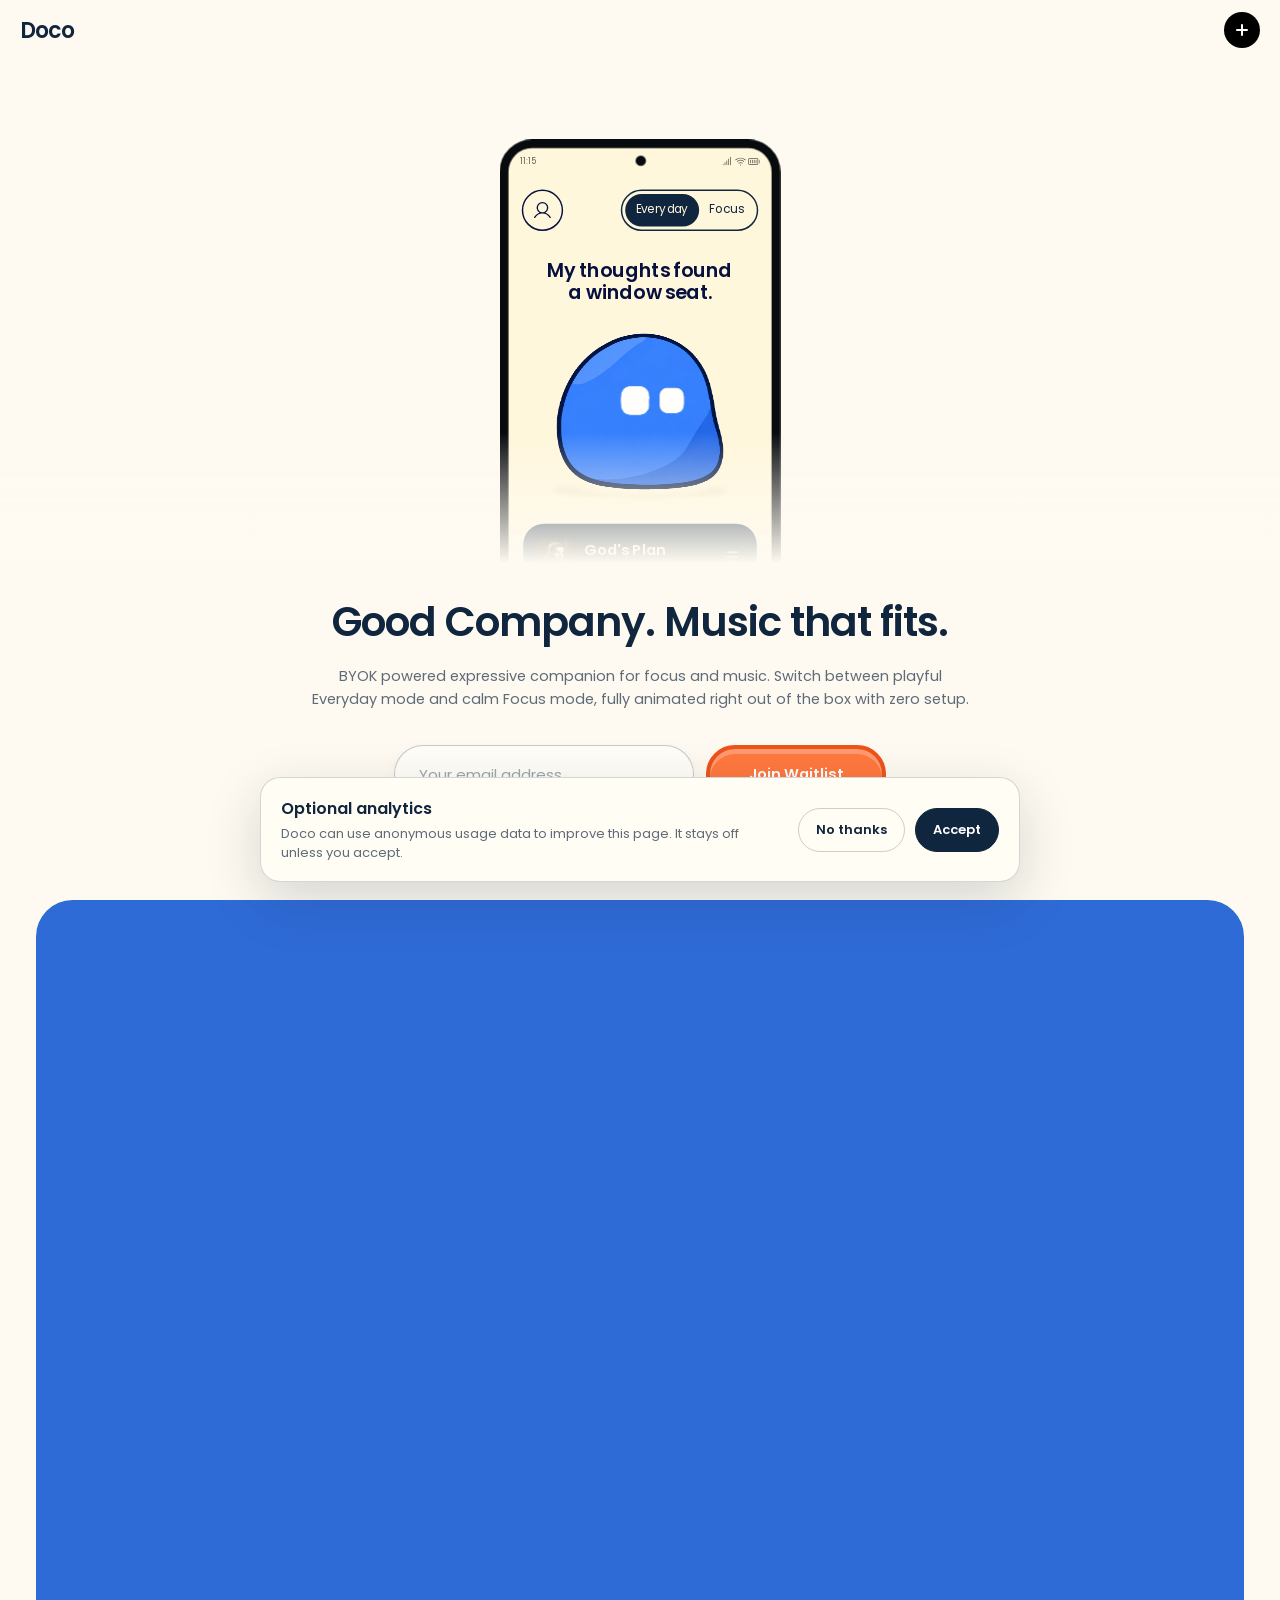
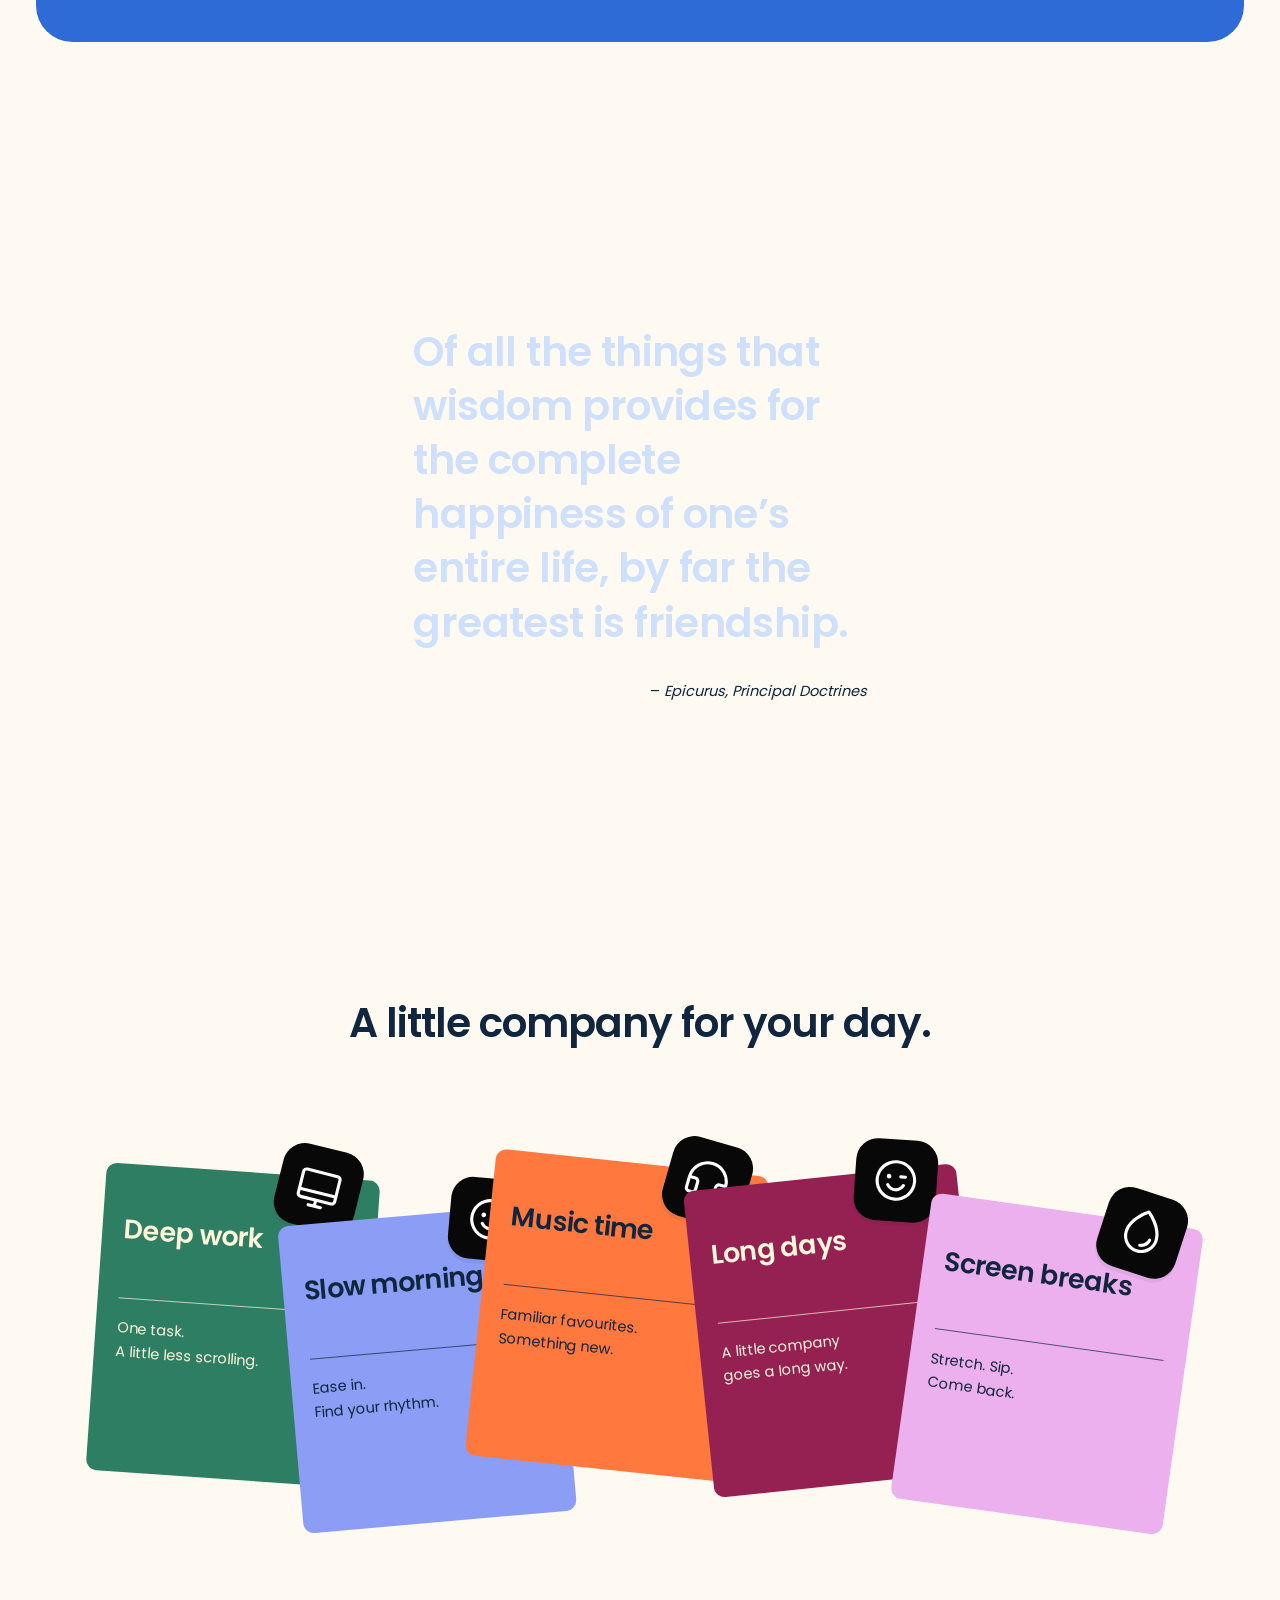
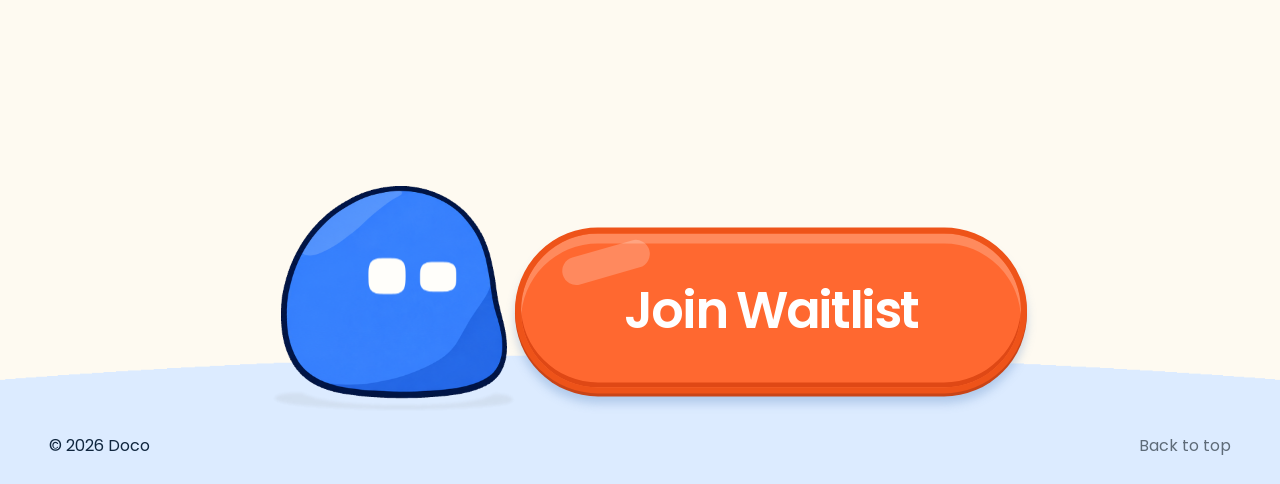
==== commit 37cb6015: "Polish responsive footer metadata" ====
--- a/index.html
+++ b/index.html
@@ -8,7 +8,7 @@
 <meta property="og:type" content="website"><meta property="og:locale" content="en_US"><meta property="og:url" content="https://getdoco.app/"><meta property="og:site_name" content="Doco"><meta property="og:title" content="Doco — Good company. Music that fits."><meta property="og:description" content="An expressive companion for focus, music and everyday moments."><meta property="og:image" content="https://getdoco.app/assets/doco-social-preview-v1.png"><meta property="og:image:secure_url" content="https://getdoco.app/assets/doco-social-preview-v1.png"><meta property="og:image:type" content="image/png"><meta property="og:image:width" content="1200"><meta property="og:image:height" content="630"><meta property="og:image:alt" content="Doco beside the words Good company. Music that fits.">
 <meta name="twitter:card" content="summary_large_image"><meta name="twitter:title" content="Doco — Good company. Music that fits."><meta name="twitter:description" content="An expressive companion for focus, music and everyday moments."><meta name="twitter:image" content="https://getdoco.app/assets/doco-social-preview-v1.png"><meta name="twitter:image:alt" content="Doco beside the words Good company. Music that fits.">
 <meta name="doco-analytics-id" content="G-H9713ZR00W"><meta name="doco-waitlist-api" content="https://rdadsnqafiwrjapaobnr.supabase.co/functions/v1/waitlist"><title>Doco — Good company. Music that fits.</title>
-<link rel="icon" href="assets/favicon.ico" sizes="any"><link rel="icon" href="assets/favicon-32.png" type="image/png" sizes="32x32"><link rel="icon" href="assets/favicon-16.png" type="image/png" sizes="16x16"><link rel="apple-touch-icon" href="assets/apple-touch-icon.png" sizes="180x180"><meta name="msapplication-config" content="browserconfig.xml"><link rel="preload" href="assets/poppins-semibold.ttf" as="font" type="font/ttf" crossorigin><link rel="stylesheet" href="site.release-20260925-12.css">
+<link rel="icon" href="assets/favicon.ico" sizes="any"><link rel="icon" href="assets/favicon-32.png" type="image/png" sizes="32x32"><link rel="icon" href="assets/favicon-16.png" type="image/png" sizes="16x16"><link rel="apple-touch-icon" href="assets/apple-touch-icon.png" sizes="180x180"><meta name="msapplication-config" content="browserconfig.xml"><link rel="preload" href="assets/poppins-semibold.ttf" as="font" type="font/ttf" crossorigin><link rel="stylesheet" href="site.release-20260926-13.css">
 <script type="application/ld+json">{"@context":"https://schema.org","@type":"WebSite","name":"Doco","url":"https://getdoco.app/","description":"An expressive companion for focus, music and everyday moments."}</script>
 </head>
 <body class="is-loading">
@@ -16,7 +16,7 @@
 <div class="site-loader-inner" aria-hidden="true"><img class="loader-doco" src="assets/doco-loader.png" alt="" width="245" height="210"><span class="loader-track"><span class="loader-fill" id="loader-fill"></span></span></div>
 <span class="sr-only" id="loader-copy">Loading Doco</span><span class="sr-only" id="loader-percent">8%</span>
 </div>
-<script src="loader.release-20260925-12.js"></script>
+<script src="loader.release-20260926-13.js"></script>
 <header class="site-navigation" id="site-navigation">
 <span class="nav-progressive-blur" aria-hidden="true"><i></i><i></i><i></i><i></i><i></i></span>
 <a class="site-wordmark" href="#hero-demo-flow" data-cursor-label="none">Doco</a>
@@ -132,7 +132,7 @@
 <a class="footer-play-link" id="footer-play-link" href="#hero-demo-flow">Join Waitlist</a>
 </div>
 <div class="footer-meta">
-<div class="footer-identity"><a class="footer-home" href="#hero-demo-flow">Doco</a><small>© 2026 Doco</small></div>
+<div class="footer-identity"><small>© 2026 Doco</small></div>
 <nav class="footer-links" aria-label="Footer"><button class="footer-consent-link" id="privacy-choices" type="button" hidden>Privacy choices</button><a href="#hero-demo-flow">Back to top</a></nav>
 </div>
 </footer>
@@ -140,15 +140,15 @@
 <div><strong id="consent-title">Optional analytics</strong><p>Doco can use anonymous usage data to improve this page. It stays off unless you accept.</p></div>
 <div class="consent-actions"><button type="button" id="consent-reject">No thanks</button><button type="button" id="consent-accept">Accept</button></div>
 </aside>
-<script src="companion-mode.js"></script><script src="oled-face-renderer.js"></script><script src="gallery-robot-profiles.js"></script><script src="gallery-motion-core.js"></script><script src="gallery-robot-director.js"></script><script src="gallery-surface-projection.js"></script><script src="gallery-face-rig.js"></script><script src="gallery-living-motion.js"></script><script src="gallery-performance-catalog.js"></script><script src="gallery-living-director.js"></script><script src="cartoon-core.js"></script><script src="cartoon-renderer.js"></script><script src="gallery-scene-director.js"></script><script src="doco-performance.js"></script><script src="desktop-visits-motion.js"></script><script src="visitor-actor.js"></script><script src="hero-phone-journey.release-20260925-12.js"></script><script src="site.release-20260925-12.js"></script>
+<script src="companion-mode.js"></script><script src="oled-face-renderer.js"></script><script src="gallery-robot-profiles.js"></script><script src="gallery-motion-core.js"></script><script src="gallery-robot-director.js"></script><script src="gallery-surface-projection.js"></script><script src="gallery-face-rig.js"></script><script src="gallery-living-motion.js"></script><script src="gallery-performance-catalog.js"></script><script src="gallery-living-director.js"></script><script src="cartoon-core.js"></script><script src="cartoon-renderer.js"></script><script src="gallery-scene-director.js"></script><script src="doco-performance.js"></script><script src="desktop-visits-motion.js"></script><script src="visitor-actor.js"></script><script src="hero-phone-journey.release-20260926-13.js"></script><script src="site.release-20260926-13.js"></script>
 <script src="quote-reveal.js"></script>
-<script src="cursor.release-20260925-12.js"></script>
+<script src="cursor.release-20260926-13.js"></script>
 <script src="moments.js"></script>
 <script src="doco-knowledge.js"></script>
-<script src="navigation.release-20260925-12.js"></script>
-<script src="interactions.release-20260925-12.js"></script>
+<script src="navigation.release-20260926-13.js"></script>
+<script src="interactions.release-20260926-13.js"></script>
 <script src="footer.js"></script>
 <script src="waitlist.js"></script>
-<script src="film.release-20260925-12.js"></script>
+<script src="film.release-20260926-13.js"></script>
 <script src="privacy.js"></script>
 </body></html>
--- a/site.release-20260926-13.css
+++ b/site.release-20260926-13.css
@@ -0,0 +1,231 @@
+@font-face{font-family:Poppins;src:url('assets/poppins-regular.ttf') format('truetype');font-weight:400;font-display:swap}
+@font-face{font-family:Poppins;src:url('assets/poppins-semibold.ttf') format('truetype');font-weight:600 800;font-display:swap}
+@font-face{font-family:Inter;src:url('assets/cartoon/inter-latin.woff2') format('woff2');font-weight:100 900;font-display:swap}
+:root{--cream:#fff7db;--page:#fefaf1;--navy:#10263e;--blue:#2f6bd7;--orange:#ff783e;--ink:var(--navy);--muted:#5e6b78;--type-heading:clamp(28px,3.18vw,46px);--type-title:clamp(24px,2.1vw,30px);--type-body:clamp(14px,1.14vw,16px);--type-label:clamp(11px,1.14vw,16px);--type-quote:clamp(32px,3.18vw,46px);font-family:Poppins,Arial,sans-serif;background:var(--page);color:var(--ink);font-synthesis:none}
+*{box-sizing:border-box}body{margin:0;overflow-x:clip}body.is-loading{overflow:hidden}main{max-width:1440px;margin:auto;padding-bottom:0}button,a,input{-webkit-tap-highlight-color:transparent}button{font:inherit;cursor:pointer}button:disabled{cursor:wait}button,a{touch-action:manipulation}button:focus-visible,a:focus-visible,input:focus-visible{outline:3px solid var(--orange);outline-offset:4px}button{border:0}img{display:block;max-width:100%}[hidden]{display:none!important}h1,p{margin:0}.sr-only{position:absolute;width:1px;height:1px;overflow:hidden;clip-path:inset(50%);white-space:nowrap}
+.site-loader{position:fixed;z-index:10000;inset:0;display:grid;place-items:center;background:var(--page);opacity:1;visibility:visible;transition:opacity .45s ease,visibility 0s linear .45s}.site-loader.is-leaving{opacity:0;visibility:hidden;pointer-events:none}.site-loader-inner{position:relative;z-index:0;display:flex;flex-direction:column;align-items:center;justify-content:center;gap:30px;transform:translateY(-1.5vh)}.site-loader-inner::before{content:"";position:absolute;z-index:0;top:clamp(154px,13.6vw,195px);width:clamp(166px,14.5vw,210px);height:clamp(10px,.9vw,14px);background:url('assets/cartoon/ground-shadow.png') center/100% 100% no-repeat;filter:blur(1.5px) opacity(.5);mix-blend-mode:multiply;pointer-events:none}.loader-doco{position:relative;z-index:1;display:block;width:clamp(195px,17vw,245px);height:auto;object-fit:contain;animation:loader-breathe 1.4s ease-in-out infinite;transform-origin:50% 88%}.loader-track{position:relative;z-index:1;display:block;width:clamp(154px,13.5vw,194px);height:7px;overflow:hidden;border-radius:999px;background:#e7e1cf}.loader-fill{display:block;width:8%;height:100%;border-radius:inherit;background:var(--orange);transition:width .28s cubic-bezier(.2,.8,.2,1)}@keyframes loader-breathe{0%,100%{transform:translateY(0) scale(1)}50%{transform:translateY(-3px) scale(1.012,.988)}}@media(max-width:600px){.site-loader-inner{gap:24px}.site-loader-inner::before{top:138px;width:150px;height:10px}.loader-doco{width:176px}.loader-track{width:158px;height:6px}}@media(prefers-reduced-motion:reduce){.loader-doco{animation:none}.loader-fill,.site-loader{transition:none}}
+.site-navigation{position:fixed;z-index:9100;isolation:isolate;inset:0 0 auto;display:flex;align-items:center;justify-content:space-between;height:60px;padding:0 20px;border-top:1px solid #10263e;background:transparent;pointer-events:none}.nav-progressive-blur{position:absolute;z-index:-1;inset:0 0 -60px;overflow:hidden;pointer-events:none;opacity:0;transition:opacity .22s ease}.site-navigation.has-scroll-under .nav-progressive-blur,.nav-open .nav-progressive-blur{opacity:1}.nav-progressive-blur i,.nav-progressive-blur::after{position:absolute;inset:0;display:block;pointer-events:none}.nav-progressive-blur i{background:#fefaf10a}.nav-progressive-blur i:nth-child(1){-webkit-backdrop-filter:blur(2px);backdrop-filter:blur(2px);-webkit-mask-image:linear-gradient(to bottom,#000 0,#000 12%,transparent 100%);mask-image:linear-gradient(to bottom,#000 0,#000 12%,transparent 100%)}.nav-progressive-blur i:nth-child(2){-webkit-backdrop-filter:blur(4px);backdrop-filter:blur(4px);-webkit-mask-image:linear-gradient(to bottom,#000 0,#000 16%,transparent 82%);mask-image:linear-gradient(to bottom,#000 0,#000 16%,transparent 82%)}.nav-progressive-blur i:nth-child(3){-webkit-backdrop-filter:blur(8px);backdrop-filter:blur(8px);-webkit-mask-image:linear-gradient(to bottom,#000 0,#000 20%,transparent 64%);mask-image:linear-gradient(to bottom,#000 0,#000 20%,transparent 64%)}.nav-progressive-blur i:nth-child(4){-webkit-backdrop-filter:blur(16px);backdrop-filter:blur(16px);-webkit-mask-image:linear-gradient(to bottom,#000 0,#000 24%,transparent 49%);mask-image:linear-gradient(to bottom,#000 0,#000 24%,transparent 49%)}.nav-progressive-blur i:nth-child(5){-webkit-backdrop-filter:blur(24px);backdrop-filter:blur(24px);-webkit-mask-image:linear-gradient(to bottom,#000 0,#000 28%,transparent 39%);mask-image:linear-gradient(to bottom,#000 0,#000 28%,transparent 39%)}.nav-progressive-blur::after{content:"";background:#fefaf185;-webkit-mask-image:linear-gradient(to bottom,#000 0,#000 20%,transparent 92%);mask-image:linear-gradient(to bottom,#000 0,#000 20%,transparent 92%)}@supports not ((-webkit-backdrop-filter:blur(1px)) or (backdrop-filter:blur(1px))){.nav-progressive-blur i{display:none}.nav-progressive-blur::after{background:#fefaf1ed}}.site-wordmark,.nav-toggle{pointer-events:auto}.site-wordmark{color:var(--navy);font-size:22px;font-weight:600;letter-spacing:-.04em;text-decoration:none}.nav-toggle{width:36px;height:36px;flex:0 0 36px;padding:0;display:flex;align-items:center;justify-content:center;overflow:clip;border-radius:50%;background:#000;box-shadow:none;line-height:0;transition:background-color .2s ease}.nav-toggle img{display:block;width:12px;height:12px;max-width:none;flex:none;transform:rotate(0);transform-origin:50% 50%;transition:transform .45s cubic-bezier(.22,.8,.2,1)}.nav-toggle:hover,.nav-toggle[aria-expanded=true]{background:#000}.nav-toggle[aria-expanded=true] img{transform:rotate(45deg)}.nav-panel{position:fixed;z-index:9000;inset:0;pointer-events:none;visibility:hidden;transition:visibility 0s linear .6s}.nav-dismiss{position:absolute;inset:0;width:100%;height:100%;padding:0;background:#fefaf13d;opacity:0;pointer-events:none;-webkit-backdrop-filter:blur(12px) saturate(.9);backdrop-filter:blur(12px) saturate(.9);transition:opacity .2s ease}.nav-stack{position:absolute;top:76px;right:20px;display:grid;gap:12px}.nav-card{width:150px;height:150px;padding:20px;display:flex;flex-direction:column;align-items:flex-start;justify-content:space-between;border:0;border-radius:16px;background:var(--navy);box-shadow:none;color:var(--cream);text-decoration:none;opacity:0;transform:translateY(-24px);transform-origin:100% 0;pointer-events:none;transition:opacity .32s ease,transform .5s cubic-bezier(.16,1,.3,1),background-color .08s linear}.nav-card small{font:600 11px/1 Inter,sans-serif;letter-spacing:.08em;opacity:.58}.nav-card span{font-size:22px;font-weight:600;letter-spacing:-.045em;line-height:.98;text-align:left}.nav-card:hover,.nav-card:focus-visible{background:var(--blue)}.nav-panel.is-open{visibility:visible;pointer-events:auto;transition-delay:0s}.nav-panel.is-open .nav-dismiss{opacity:1;pointer-events:auto}.nav-panel.is-open .nav-card{opacity:1;transform:translateY(0);pointer-events:auto;transition-delay:calc(100ms + var(--nav-index)*50ms),calc(100ms + var(--nav-index)*50ms),0s}@media(max-width:700px){.site-wordmark{font-size:20px}}@media(max-height:720px){.nav-stack{top:68px;gap:8px}.nav-card{height:min(150px,calc((100vh - 100px)/4));min-height:98px;padding:16px 18px}.nav-card span{font-size:20px}}@media(prefers-reduced-motion:reduce){.nav-progressive-blur,.nav-toggle,.nav-toggle img,.nav-card{transition:none}}
+.hero-demo-flow{position:relative;isolation:isolate}
+#hero-title,#demo-panel,#moments,#desktop-download,#qa-title{scroll-margin-top:88px}
+.hero{position:relative;min-height:clamp(800px,100vh,920px);padding:0 24px clamp(70px,5.5vw,82px);display:flex;align-items:center;justify-content:flex-end;flex-direction:column;text-align:center;overflow:hidden;background:var(--page)}
+.hero::after{content:"";position:absolute;z-index:2;left:0;right:0;bottom:0;height:52%;background:linear-gradient(to bottom,transparent 0,var(--page) 28%,var(--page) 100%);pointer-events:none}
+.hero h1,.hero>.hero-copy,.hero-waitlist-form{position:relative;z-index:3}
+.hero h1{font-size:var(--type-heading);font-weight:600;letter-spacing:-.025em;line-height:1.2;margin-top:0}
+.hero>.hero-copy{width:calc(100% - 48px);max-width:920px;font-size:var(--type-body);line-height:1.6;color:var(--muted);margin-top:clamp(12px,1.4vw,20px);text-wrap:balance}
+.hero-waitlist-form{width:min(100%,492px);margin-top:clamp(23px,2.65vw,38px)}.hero-waitlist-fields{display:grid;grid-template-columns:300px 180px;align-items:stretch;gap:12px}.hero-waitlist-fields input{display:block;width:300px;min-width:0;height:58px;border:1px solid #10263e3d;border-radius:999px;background:#fffdf7;padding:0 24px;color:var(--navy);font:400 15px/1 Poppins,sans-serif;box-shadow:0 5px 16px #10263e0a;transition:border-color .2s,box-shadow .2s}.hero-waitlist-fields input::placeholder{color:#5e6b7899}.hero-waitlist-fields input:hover{border-color:#10263e73}.hero-waitlist-fields input:focus{border-color:var(--blue);box-shadow:0 0 0 4px #2f6bd718}.store-link{margin:0;display:inline-grid;place-items:center;min-width:180px;min-height:58px;padding:0 26px;border:4px solid #ee5319;border-radius:999px;background:var(--orange);box-shadow:inset 0 5px 0 #ff9a71,0 4px 0 #d94a17;color:#fff;text-decoration:none;font-size:var(--type-body);font-weight:600;transition:transform .2s,box-shadow .2s}.store-link:hover{transform:translateY(-3px);box-shadow:inset 0 5px 0 #ff9a71,0 7px 0 #d94a17}.store-link:active{transform:translateY(2px);box-shadow:inset 0 3px 0 #ff9a71,0 2px 0 #d94a17}.store-link:disabled{cursor:default;opacity:.78}.hero-waitlist-form.is-complete .store-link{border-color:#247d10;background:#2a8f13;box-shadow:inset 0 5px 0 #5fbd48,0 4px 0 #1e670c}.waitlist-message{min-height:20px;margin:10px 2px 0;color:var(--muted);font-size:13px;line-height:1.5}.waitlist-message:empty{display:none}.waitlist-privacy{margin:12px auto 0;color:#5e6b78b8;font-size:10px;line-height:1.45}.waitlist-privacy a{color:inherit;text-underline-offset:2px}.waitlist-privacy a:hover{color:var(--navy)}.waitlist-honeypot{position:absolute!important;left:-10000px!important;width:1px!important;height:1px!important;overflow:hidden!important}
+@media(max-width:900px){.hero-waitlist-form{width:min(86vw,300px)}.hero-waitlist-fields{grid-template-columns:1fr}.hero-waitlist-fields input,.hero-waitlist-fields .store-link{width:100%}}
+@media(min-width:601px) and (max-width:900px){.hero{min-height:800px;padding:474px 24px 50px;justify-content:flex-start}.hero::after{height:58%;background:linear-gradient(to bottom,transparent 0,#fefaf13d 8%,#fefaf1cc 16%,#fefaf1f5 24%,var(--page) 30%,var(--page) 100%)}.hero>.hero-copy{max-width:620px}.waitlist-message:empty{display:none}}
+.demo-panel{position:relative;margin:0 clamp(24px,2.85vw,41px);aspect-ratio:830/510;border-radius:clamp(25px,2.85vw,41px);background:var(--blue);overflow:hidden;color:var(--navy)}
+.demo-panel::before{content:"";position:absolute;z-index:3;top:0;left:50%;width:min(100%,clamp(320px,30%,390px));height:min(40%,190px);transform:translateX(-50%);background:linear-gradient(to bottom,rgba(47,107,215,1) 0%,rgba(47,107,215,.82) 34%,rgba(47,107,215,.45) 68%,rgba(47,107,215,0) 100%);opacity:0;transition:opacity .14s ease-out;pointer-events:none}
+.hero-demo-flow[data-entry-veil=true] .demo-panel::before{opacity:1}
+.demo-toolbar{--control-height:clamp(30px,3.42vw,49px);position:absolute;inset:clamp(24px,2.85vw,41px) clamp(24px,2.85vw,41px) auto;display:flex;align-items:center;justify-content:space-between;z-index:4;opacity:0;visibility:hidden;transform:translateY(-8px);pointer-events:none;transition:opacity .22s ease-out,transform .3s cubic-bezier(.2,.8,.2,1),visibility 0s linear .3s}
+.hero-demo-flow[data-journey=docked][data-return-phase=idle] .demo-toolbar{opacity:1;visibility:visible;transform:translateY(0);pointer-events:auto;transition-delay:0s}
+.orientation-switch{display:flex;align-items:center;padding:clamp(2px,.23vw,3.3px);height:var(--control-height);border:1px solid white;border-radius:30px}.orientation-switch button{display:flex;align-items:center;justify-content:center;height:100%;border-radius:25px;background:none;color:white;font-size:var(--type-label);padding:0 clamp(9px,1.025vw,15px);line-height:1;transition:background .2s,color .2s}.orientation-switch button[aria-pressed=true]{background:white;color:var(--navy)}
+.leap-button{display:flex;align-items:center;justify-content:center;gap:clamp(6px,.68vw,10px);height:var(--control-height);padding:0 clamp(12px,1.365vw,20px);background:white;color:var(--navy);border-radius:30px;font-size:var(--type-label);line-height:1;transition:transform .2s,box-shadow .2s}.leap-button img{width:clamp(15px,1.7vw,24.5px);height:auto;flex:none}.leap-button:hover:not(:disabled){transform:translateY(-2px);box-shadow:0 5px 15px #10263e20}.leap-button[aria-busy=true] img{animation:tap .8s ease-in-out infinite}@keyframes tap{50%{transform:translateY(-3px) rotate(-8deg)}}
+.scene{position:absolute;width:830px;height:510px;left:50%;top:50%;transform:translate(-50%,-50%) scale(var(--scene-scale,1));font-family:Inter,Arial,sans-serif;transform-origin:center;transition:transform .85s cubic-bezier(.22,.8,.2,1)}
+.phone-device{position:absolute;left:var(--phone-x,50%);top:var(--phone-y,300px);width:190px;height:396px;transform:translate(-50%,-50%) rotate(var(--phone-rotate,0deg)) scale(var(--phone-scale,1));transform-origin:center;z-index:1;pointer-events:none;visibility:hidden;will-change:left,top}
+.hero-demo-flow[data-layout-ready=true][data-character-ready=true] .phone-device{visibility:visible}
+.phone-device[data-journey=moving]{will-change:left,top,transform}
+.phone-device[data-journey=docked]{pointer-events:auto;transition:left .85s cubic-bezier(.22,.8,.2,1),top .85s cubic-bezier(.22,.8,.2,1),transform .85s cubic-bezier(.22,.8,.2,1)}
+.device-screen{position:relative;overflow:hidden;background:var(--cream)}.phone-screen{width:190px;height:396px;border:6px solid #080b0e;border-radius:22px;color:#07113f}
+.phone-topbar{position:absolute;inset:5px 8px auto;display:flex;justify-content:space-between;font-size:6px;color:#64645c;height:10px}.phone-topbar>div{display:flex;gap:1px}.phone-topbar img{width:8px;height:8px;opacity:.65}.camera-cutout{position:absolute;top:5px;left:calc(50% - 3.5px);width:7px;height:7px;border-radius:50%;background:#080b0e}
+.phone-toolbar{position:absolute;top:28px;left:9px;right:9px;display:flex;justify-content:space-between;align-items:center}.profile-button{display:grid;place-items:center;width:28px;height:28px;background:transparent;border:1px solid #07113f;border-radius:50%;padding:6px}.profile-button img{width:100%}.mode-switch{display:flex;border:1px solid var(--navy);padding:2px;border-radius:30px}.mode-switch button{font-size:8px;line-height:1.4;background:transparent;color:var(--navy);padding:5px 7px;border-radius:22px}.mode-switch button[aria-pressed=true]{background:var(--navy);color:var(--cream)}
+#phone-prompt{position:absolute;top:76px;left:10px;right:10px;text-align:center;font-size:13px;font-weight:800;line-height:1.12;letter-spacing:-.04em}
+.blob-stage{position:relative;aspect-ratio:390/334;background:transparent;border:0;padding:0;touch-action:none;cursor:grab}.blob-stage:active{cursor:grabbing}.phone-blob{position:absolute;top:117px;left:19px;width:140px}.blob-fallback{width:100%;height:100%;object-fit:contain}.is-ready .blob-fallback{display:none}
+.cartoon-character{position:relative;width:100%;height:100%;transform-origin:center bottom}.cartoon-art{position:absolute;inset:0;will-change:transform}.cartoon-art canvas{position:absolute;inset:0;width:100%;height:100%}.cartoon-shadow{position:absolute;width:86%;left:7%;bottom:0;height:7%;object-fit:fill;transform-origin:center;filter:blur(1.5px) opacity(.5);mix-blend-mode:multiply}
+.demo-music{position:absolute;left:10px;right:10px;bottom:19px;height:111px;border-radius:14px;padding:10px 9px;background:var(--navy);color:var(--cream)}
+.track-heading{display:flex;align-items:center;gap:7px}.album-art{width:25px;height:25px;border-radius:5px;object-fit:cover}.track-heading>div{flex:1;min-width:0}.track-heading strong{display:block;font-size:10px;letter-spacing:-.025em;line-height:1.4;white-space:nowrap;overflow:hidden;text-overflow:ellipsis}.track-heading span{display:block;font-size:6px;line-height:1.5;opacity:.85}.track-heading button{padding:3px;background:transparent}.track-heading button img{width:11px;height:11px}
+.music-note{font-size:5.6px;white-space:nowrap;overflow:hidden;margin-top:3px;opacity:.7}.track-times{display:flex;justify-content:space-between;font-size:6px;margin-top:4px}.progress{appearance:none;display:block;width:100%;height:2px;border:0;border-radius:3px;margin:5px 0;background:#526177;cursor:pointer}.progress::-webkit-slider-thumb{appearance:none;width:3px;height:3px;background:var(--cream);border-radius:50%}.playback-controls{display:flex;align-items:center;justify-content:center;gap:17px;margin-top:9px}.playback-controls button{padding:4px;background:transparent;border-radius:6px}.playback-controls img{width:11px;height:11px}.playback-controls .play-button{width:27px;height:27px;display:grid;place-items:center;background:var(--orange);border-radius:8px}.play-button img{width:15px;height:15px}.phone-homebar{position:absolute;bottom:4px;left:calc(50% - 31px);width:62px;height:2px;border-radius:3px;background:#aaa78f}
+.upcoming{position:absolute;inset:0;background:var(--navy);border-radius:14px;padding:10px;display:flex;flex-direction:column;justify-content:space-evenly;z-index:3}.upcoming button{background:transparent;color:var(--cream);text-align:left;font-size:9px;padding:5px}.upcoming small{display:block;font-size:6px;opacity:.7;margin-top:2px}
+.track-heading button img{filter:brightness(0) invert(1)}
+.computer-device{position:absolute;left:105px;top:115px;width:450px;height:300px;transform:translateX(-720px);pointer-events:none;transition:transform .85s cubic-bezier(.22,.8,.2,1),left .85s cubic-bezier(.22,.8,.2,1),top .85s cubic-bezier(.22,.8,.2,1);will-change:transform}.computer-screen{width:450px;height:273px;border:5px solid #080b0e;border-radius:15px}.computer-base{height:21px;margin-top:4px;background:#080b0e;border-radius:14px 14px 7px 7px}.desktop-icons{position:absolute;left:15px;top:14px;display:grid;gap:10px}.desktop-icons img{width:23px;height:23px}.computer-blob{position:absolute;width:148px;right:27px;bottom:18px}.demo-thought{position:absolute;width:214px;right:5px;bottom:155px;padding:18px 22px;min-height:71px;display:grid;place-items:center;font-size:12px;text-align:center;z-index:2}.demo-thought>img{position:absolute;inset:0;width:100%;height:100%}.demo-thought>span{position:relative}
+.demo-panel[data-desktop=true] .computer-device{transform:translateX(0);pointer-events:auto}
+.hero-demo-flow[data-layout=landscape] .phone-device{--phone-rotate:90deg}
+.hero-demo-flow[data-layout=landscape] .phone-content{width:384px;height:178px;transform:translate(-50%,-50%) rotate(-90deg)}
+.hero-demo-flow[data-layout=landscape] .phone-topbar{height:0;overflow:hidden}
+.hero-demo-flow[data-layout=landscape] .phone-toolbar{top:9px;left:10px;right:167px}
+.hero-demo-flow[data-layout=landscape] #phone-prompt{top:13px;left:241px;right:15px}
+.hero-demo-flow[data-layout=landscape] .phone-blob{top:53px;left:232px}
+.hero-demo-flow[data-layout=landscape] .demo-music{left:10px;right:auto;width:207px;bottom:16px;height:108px}
+.hero-demo-flow[data-layout=landscape] .music-note{height:0;overflow:hidden;margin:0}
+.hero-demo-flow[data-layout=landscape] .track-times{margin-top:13px}
+.hero-demo-flow[data-layout=landscape] .phone-homebar{left:calc(50% - 36px);width:72px}
+.hero-demo-flow[data-layout=landscape] .playback-controls{margin-top:8px}
+.demo-panel[data-desktop=false][data-layout=landscape] .computer-device{left:75px;top:145px;transform:translateX(-720px) scale(.85);transform-origin:top left}
+.demo-panel[data-desktop=true][data-layout=landscape] .computer-device{left:75px;top:145px;transform:translateX(0) scale(.85);transform-origin:top left}
+.phone-content{position:absolute;left:50%;top:50%;width:178px;height:384px;transform:translate(-50%,-50%) rotate(0deg);transform-origin:center;transition:width .85s cubic-bezier(.22,.8,.2,1),height .85s cubic-bezier(.22,.8,.2,1),transform .85s cubic-bezier(.22,.8,.2,1)}
+.camera-cutout{z-index:3}
+.phone-toolbar,#phone-prompt,.phone-blob,.demo-music,.phone-homebar{transition:top .85s cubic-bezier(.22,.8,.2,1),left .85s cubic-bezier(.22,.8,.2,1),right .85s cubic-bezier(.22,.8,.2,1),bottom .85s cubic-bezier(.22,.8,.2,1),width .85s cubic-bezier(.22,.8,.2,1),height .85s cubic-bezier(.22,.8,.2,1)}
+.demo-music{width:158px}
+.phone-topbar{transition:height .85s cubic-bezier(.22,.8,.2,1)}
+@media(max-width:600px){.hero-demo-flow{padding-top:28px}.hero{min-height:clamp(707px,calc(400px + 101vw),900px);padding:clamp(379px,calc(230px + 49vw),474px) 20px 24px;justify-content:flex-start}.hero::after{height:60%;background:linear-gradient(to bottom,transparent 0,#fefaf13d 7%,#fefaf1cc 14%,#fefaf1f5 18%,var(--page) 21%,var(--page) 100%)}.hero h1{max-width:370px;padding:0;font-size:clamp(29.5px,7.3vw,36px);line-height:1.29}.hero>.hero-copy{width:calc(100% + 16px);max-width:280px;margin-top:14px;font-size:clamp(12.25px,3.25vw,16px);line-height:1.4;text-wrap:pretty}.hero-waitlist-form{width:min(75vw,300px);margin-top:34px}.hero-waitlist-fields{grid-template-columns:1fr;gap:10px}.hero-waitlist-fields input{height:44px;padding:0 18px;font-size:12px}.hero-waitlist-fields .store-link{width:100%;min-height:47px;padding:0 18px;font-size:12px}.waitlist-message:empty{display:none}.demo-panel{margin:0 14px;min-height:430px;aspect-ratio:auto;border-radius:24px}.demo-toolbar{--control-height:40px;inset:18px 16px auto}.orientation-switch button{font-size:11px;padding:0 10px}.leap-button{font-size:11px;padding:0 13px}.scene{top:54%}.demo-panel[data-desktop=false][data-layout=portrait] .scene{transform:translate(-50%,-50%) scale(var(--portrait-scale,.84))}.demo-panel[data-desktop=false][data-layout=landscape] .scene{transform:translate(-50%,-50%) scale(var(--landscape-scale,.83))}}
+@media(max-width:600px) and (max-height:760px){.hero{min-height:100svh;padding:min(350px,48svh) 20px max(10px,env(safe-area-inset-bottom))}.hero::after{height:64%;background:linear-gradient(to bottom,transparent 0,#fefaf166 9%,#fefaf1e8 18%,var(--page) 27%,var(--page) 100%)}.hero>.hero-copy{margin-top:10px;line-height:1.36}.hero-waitlist-form{margin-top:18px}.hero-waitlist-fields{gap:8px}.waitlist-privacy{margin-top:8px;font-size:9px}}
+@media(prefers-reduced-motion:reduce){*,*::before,*::after{animation:none!important;transition:none!important}.app-brand:hover img,.store-link:hover,.leap-button:hover{transform:none}}
+.quote-section{min-height:100vh;padding:clamp(76px,8vw,116px) 24px clamp(48px,4.5vw,66px);display:grid;place-items:center}
+.quote-figure{width:35.4vw;max-width:510px;margin:0 auto}
+.quote-figure blockquote{margin:0;color:var(--blue);font-size:var(--type-quote);font-weight:600;line-height:1.33;letter-spacing:-.015em}
+.quote-word{transition:color 90ms linear}
+.quote-figure figcaption{margin-top:clamp(24px,2.4vw,35px);text-align:right;white-space:nowrap;font-size:var(--type-body);line-height:1.6;font-weight:400;color:var(--ink)}
+.quote-figure cite{font-style:italic;font-synthesis:style}
+.context-cursor{position:fixed;top:0;left:0;z-index:9500;pointer-events:none;user-select:none;visibility:hidden;contain:layout style;will-change:transform}
+button,a{user-select:none}
+.context-cursor.is-visible{visibility:visible}
+.context-cursor-tag{display:block;width:max-content;padding:7px 10px 6px;background:var(--cream);color:var(--navy);border:1px solid var(--navy);border-radius:24px 24px 24px 0;font-family:Poppins,Arial,sans-serif;font-size:12px;font-weight:600;line-height:1.2;white-space:nowrap;box-shadow:0 3px 8px #10263e14;opacity:0;transform:rotate(var(--cursor-tilt,0deg)) scale(.65);transform-origin:left bottom;transition:opacity .12s,scale .18s,transform .24s cubic-bezier(.34,1.56,.64,1)}
+.context-cursor.is-visible .context-cursor-tag{opacity:1;transform:rotate(var(--cursor-tilt,0deg)) scale(1)}
+.context-cursor.is-pressed .context-cursor-tag{scale:.9}
+@media(hover:hover) and (pointer:fine) and (prefers-reduced-motion:no-preference){
+ html.cursor-enabled,html.cursor-enabled body{cursor:url('assets/cursor-default.svg') 2 0,auto}
+ .cursor-enabled button:not(:disabled),.cursor-enabled a[href]{cursor:url('assets/cursor-pointer.svg') 12 0,pointer}
+ .cursor-enabled .blob-stage{cursor:grab}.cursor-enabled .blob-stage:active{cursor:grabbing}
+ .cursor-enabled button:disabled{cursor:wait}
+ .cursor-enabled :is(h1,h2,h3,p,blockquote,cite,.app-brand>span){cursor:url('assets/cursor-text.svg') 9 19,text}
+}
+.phone-screen button:disabled,.phone-screen input:disabled{opacity:1;cursor:inherit}
+@media(hover:none),(pointer:coarse),(prefers-reduced-motion:reduce){.context-cursor{display:none}}
+@media(max-width:600px){.quote-section{padding:72px 30px 44px}.quote-figure{width:100%;max-width:340px}.quote-figure blockquote{font-size:32px;line-height:1.33}.quote-figure figcaption{font-size:var(--type-body);margin-top:28px}}
+.desktop-icons img{width:32px;height:32px;object-fit:contain;image-rendering:pixelated}
+@media(max-width:600px){.leap-button span{white-space:nowrap}}
+@media(max-width:360px){.demo-toolbar{inset:18px 12px auto}.orientation-switch button{font-size:10px;padding:0 8px}.leap-button{font-size:10px;padding:0 10px;gap:5px}}
+.moments-section{padding:clamp(50px,4.5vw,66px) 0 clamp(70px,6.5vw,94px);overflow:visible;scroll-margin-top:30px;color:var(--navy)}
+.moments-section>h2{text-align:center;margin:0 24px;font-size:var(--type-heading);font-weight:600;line-height:1.2;letter-spacing:-.025em}
+.moments-deck{--card-width:clamp(210px,24vw,310px);--card-step:clamp(125px,16vw,210px);position:relative;max-width:1320px;margin:120px auto 0;height:520px}
+.moment-card{position:absolute;left:calc(50% - var(--card-width)/2 + (var(--i) - 2)*var(--card-step));top:var(--drop);width:var(--card-width);min-height:365px;padding:78px 30px 35px;border-radius:15px;text-align:left;color:var(--navy);transform:translateX(var(--fan-shift,0px)) rotate(var(--turn));transition:transform .65s cubic-bezier(.22,.8,.2,1),box-shadow .45s;transform-origin:center 70%;z-index:1;display:flex;flex-direction:column;box-shadow:0 3px 0 #10263e08}
+.moment-work{background:#2e7e64;color:var(--cream)}.moment-morning{background:#8b9df5}.moment-music{background:var(--orange)}.moment-company{background:#942151;color:var(--cream)}.moment-break{background:#edb0ef}
+.moment-title{font-size:var(--type-title);font-weight:600;line-height:1.2;letter-spacing:-.025em;min-height:2.4em}
+.moment-divider{display:block;width:100%;height:1px;background:currentColor;margin:20px 0 24px;opacity:.7}
+.moment-copy{font-size:var(--type-body);line-height:1.6;letter-spacing:0}
+.moment-icon{position:absolute;top:-40px;right:28px;width:82px;height:82px;padding:16px;border-radius:22px;background:var(--cream);transform:rotate(10deg);box-shadow:0 4px 0 #10263e10;transition:transform .65s cubic-bezier(.22,.8,.2,1)}
+.moment-card.is-active{transform:translateX(0) translateY(calc(40px - var(--drop))) rotate(0deg);z-index:10;box-shadow:0 3px 0 #10263e08}
+@media(max-width:900px){.moments-deck{--card-width:250px;--card-step:110px}.moment-title{font-size:var(--type-title)}.moment-copy{font-size:var(--type-body)}}
+@media(max-width:700px){.moments-section{padding:48px 0 64px}.moments-section>h2{max-width:400px;margin:auto;padding:0 24px}.moments-deck{display:flex;flex-direction:column;align-items:center;gap:clamp(44px,12vw,60px);overflow:visible;max-width:none;margin-top:42px;height:auto;padding:65px 24px 120px}.moment-card{position:sticky;left:auto;top:clamp(96px,25vw,128px);flex:0 0 auto;width:min(82vw,344px);height:clamp(210px,58vw,240px);min-height:0;padding:0;aspect-ratio:auto;transform:rotate(var(--tilt));z-index:calc(var(--i) + 1)}.moment-card.is-active{transform:rotate(0deg) translateY(-8px)}.moment-icon{width:70px;height:70px;top:-30px;right:24px;padding:14px}.moment-title{font-size:var(--type-title);min-height:0}.moment-divider{margin:14px 0 12px}.moment-copy{font-size:var(--type-body);line-height:1.45}}
+@media(prefers-reduced-motion:reduce){.moment-card,.moment-icon{transition:none}.moment-card.is-active{transform:translateX(0)}.moment-card.is-active .moment-icon{transform:none}.moments-deck{scroll-behavior:auto}}
+.moment-icon{display:block;background:#080808}
+.moment-icon img{width:100%;height:100%;filter:brightness(0) invert(1)}
+.desktop-download{padding:clamp(68px,8vw,116px) clamp(14px,2.85vw,41px) clamp(42px,5.5vw,80px);scroll-margin-top:24px;overflow:visible}
+.desktop-download-card{position:relative;display:grid;grid-template-columns:minmax(300px,.82fr) minmax(420px,1.18fr);grid-template-rows:auto auto;column-gap:clamp(24px,4vw,58px);align-content:center;align-items:center;min-height:clamp(430px,38vw,548px);padding:clamp(46px,5.4vw,78px);border-radius:clamp(25px,2.85vw,41px);background:var(--blue);overflow:hidden}
+.desktop-download-copy{position:relative;z-index:2;grid-column:1;grid-row:1;max-width:430px;color:white}.desktop-kicker{display:inline-flex;align-items:center;gap:9px;padding:9px 14px;border-radius:999px;background:var(--cream);color:var(--navy);font-size:var(--type-label);font-weight:600}.desktop-kicker img{width:20px}.desktop-download h2{margin:clamp(22px,2.2vw,32px) 0 0;color:white;font-size:var(--type-heading);font-weight:600;line-height:1.2;letter-spacing:-.025em}.desktop-download-copy>p{margin-top:12px;color:#fff;font-size:var(--type-body);line-height:1.6}.desktop-download-button{position:relative;z-index:2;grid-column:1;grid-row:2;justify-self:start;display:inline-grid;place-items:center;min-height:58px;margin-top:clamp(27px,2.6vw,38px);padding:0 24px;border:4px solid #ee5319;border-radius:999px;background:var(--orange);box-shadow:inset 0 5px 0 #ff9a71,0 4px 0 #d94a17;color:#fff;text-decoration:none;font-size:var(--type-body);font-weight:600;transition:transform .25s cubic-bezier(.2,.8,.2,1),box-shadow .25s}.desktop-download-button:hover{transform:translateY(-3px);box-shadow:inset 0 5px 0 #ff9a71,0 7px 0 #d94a17}.desktop-download-button:active{transform:translateY(2px);box-shadow:inset 0 3px 0 #ff9a71,0 2px 0 #d94a17}
+.desktop-pair{position:relative;grid-column:2;grid-row:1/span 2;min-width:0;min-height:330px;display:flex;align-items:center;justify-content:center}.pair-device{position:relative;flex:none;display:flex;flex-direction:column;align-items:center;justify-content:center;gap:16px;background:var(--cream);color:var(--navy);font-size:var(--type-label);font-weight:600;box-shadow:0 18px 40px #10263e24;transition:transform .55s cubic-bezier(.16,1,.3,1)}.pair-phone{z-index:2;width:clamp(135px,13vw,184px);height:clamp(205px,19vw,270px);border:6px solid var(--navy);border-radius:30px;transform:translateX(18px) rotate(-5deg)}.pair-phone>img{width:clamp(68px,7vw,94px)}.pair-phone-signal{filter:brightness(0) saturate(100%) invert(13%) sepia(28%) saturate(1182%) hue-rotate(168deg) brightness(91%) contrast(94%)}.pair-pc{z-index:1;width:clamp(270px,25vw,360px);height:clamp(185px,17vw,245px);border:6px solid var(--navy);border-radius:22px;transform:translateX(-18px) rotate(3deg)}.pair-screen{position:relative;width:83%;height:63%;border:3px solid var(--navy);border-radius:10px;background:var(--cream)}.pair-screen::after{content:'';position:absolute;left:38%;right:38%;bottom:-14px;height:14px;background:var(--navy);border-radius:0 0 8px 8px}.pair-icons{position:absolute;left:12px;top:12px;display:grid;gap:7px}.pair-icons img{width:23px;height:23px;image-rendering:pixelated}.pair-signal{position:relative;z-index:4;display:grid;place-items:center;flex:none;width:64px;height:64px;margin:0 -14px;border:5px solid var(--navy);border-radius:50%;background:var(--cream);box-shadow:0 10px 25px #10263e26;transition:transform .55s cubic-bezier(.16,1,.3,1)}.pair-signal img{width:32px}.desktop-download-card:hover .pair-phone{transform:translateX(28px) rotate(-2deg)}.desktop-download-card:hover .pair-pc{transform:translateX(-28px) rotate(1deg)}.desktop-download-card:hover .pair-signal{transform:rotate(-8deg) scale(1.08)}
+@media(max-width:900px){.desktop-download-card{grid-template-columns:1fr;grid-template-rows:auto auto auto;gap:0;padding:48px 28px}.desktop-download-copy{grid-column:1;grid-row:1;max-width:none;text-align:center}.desktop-kicker{margin:auto}.desktop-pair{grid-column:1;grid-row:2;min-height:260px;margin-top:28px}.desktop-download-button{grid-column:1;grid-row:3;justify-self:center;margin-top:28px}.pair-phone{width:140px;height:210px}.pair-pc{width:278px;height:190px}}
+@media(max-width:600px){.desktop-download{padding:54px 14px 34px}.desktop-download-card{min-height:0;padding:30px 18px 23px;border-radius:24px}.desktop-download h2{margin-top:16px}.desktop-download-copy>p{margin-top:8px;line-height:1.45}.desktop-pair{min-height:180px;margin-top:17px}.desktop-download-button{width:100%;min-height:54px;margin-top:17px;padding:0 20px}.pair-device{gap:8px;font-size:11px}.pair-phone{width:92px;height:136px;border-width:4px;border-radius:19px;transform:translateX(11px) rotate(-5deg)}.pair-phone>img{width:50px}.pair-pc{width:178px;height:124px;border-width:4px;border-radius:15px;transform:translateX(-11px) rotate(3deg)}.pair-screen{border-width:2px}.pair-screen::after{bottom:-10px;height:10px}.pair-icons{left:7px;top:7px;gap:3px}.pair-icons img{width:15px;height:15px}.pair-signal{width:44px;height:44px;margin:0 -10px;border-width:4px}.pair-signal img{width:21px}.desktop-download-card:hover .pair-phone{transform:translateX(14px) rotate(-2deg)}.desktop-download-card:hover .pair-pc{transform:translateX(-14px) rotate(1deg)}}
+@media(max-width:380px){.desktop-download-card{padding-inline:16px}.desktop-pair{min-height:168px}.pair-phone{width:86px;height:128px}.pair-phone>img{width:46px}.pair-pc{width:164px;height:116px}.pair-signal{width:42px;height:42px}.desktop-download-button{width:100%}}
+@media(prefers-reduced-motion:reduce){.desktop-download-button,.pair-device,.pair-signal{transition:none}.desktop-download-card:hover .pair-phone{transform:translateX(18px) rotate(-5deg)}.desktop-download-card:hover .pair-pc{transform:translateX(-18px) rotate(3deg)}.desktop-download-card:hover .pair-signal{transform:none}}
+.quote-section,.desktop-download,.qa-section,.film-section,.site-footer{content-visibility:auto;contain-intrinsic-size:auto 780px}
+html{scroll-behavior:smooth}
+.demo-music .track-times{margin-top:10px;font-variant-numeric:tabular-nums}
+.demo-music .progress{--progress:38.38%;height:10px;margin:2px 0 0;padding:0;background:transparent;cursor:inherit}
+.progress::-webkit-slider-runnable-track{height:3px;border-radius:3px;background:linear-gradient(to right,var(--cream) 0 var(--progress),#3b5168 var(--progress) 100%)}
+.progress::-webkit-slider-thumb{width:5px;height:5px;margin-top:-1px;box-shadow:0 0 0 1px #10263e33}
+.progress::-moz-range-track{height:3px;border-radius:3px;background:#3b5168}
+.progress::-moz-range-progress{height:3px;border-radius:3px;background:var(--cream)}
+.progress::-moz-range-thumb{width:5px;height:5px;border:0;border-radius:50%;background:var(--cream)}
+.demo-music .playback-controls{margin-top:6px}
+.moments-deck{--card-width:25.163%;--card-step:calc(var(--card-width) * .74375);width:85%;max-width:none;margin-top:140px;height:calc(min(85vw,1224px) * .2831 + 110px)}
+.moment-card{--offset-x:0%;--offset-y:-5.4%;--tilt:4deg;top:0;min-height:0;height:auto;aspect-ratio:8/9;padding:0;border-radius:0;background:transparent;box-shadow:none;transform:translate(var(--offset-x),var(--offset-y)) rotate(var(--tilt));transform-origin:center;transition:transform .65s cubic-bezier(.22,.8,.2,1);overflow:visible}
+.moment-card:nth-child(2){--offset-x:-3.2%;--offset-y:8.6%;--tilt:-5deg}
+.moment-card:nth-child(3){--offset-x:-8.4%;--offset-y:-8.5%;--tilt:6deg}
+.moment-card:nth-child(4){--offset-x:-3.2%;--offset-y:-3.7%;--tilt:-6deg}
+.moment-card:nth-child(5){--offset-y:7.1%;--tilt:8deg}
+.moment-surface{display:flex;flex-direction:column;width:100%;height:100%;padding:18.18% 7.79% 7.79%;border-radius:clamp(8px,.833vw,12px);text-align:left;transform:translateX(var(--fan-shift,0%));transition:transform .65s cubic-bezier(.22,.8,.2,1)}
+.moment-work .moment-surface{background:#2e7e64}.moment-morning .moment-surface{background:#8b9df5}.moment-music .moment-surface{background:var(--orange)}.moment-company .moment-surface{background:#942151}.moment-break .moment-surface{background:#edb0ef}
+.moment-title{font-size:var(--type-title);min-height:2.4em}
+.moment-divider{margin:20px 0 18px}
+.moment-card.is-active{transform:translate(0,0) rotate(0deg) scale(1.1);box-shadow:none}
+.moment-card.is-active .moment-surface{transform:translateX(0)}
+.moment-icon{width:clamp(60px,6.4vw,82px);height:clamp(60px,6.4vw,82px);top:-30px;right:20px}
+@media(min-width:701px) and (max-width:1050px){.moment-surface{padding:16% 7% 7%}.moment-title{min-height:2.3em;font-size:clamp(18px,2.3vw,24px);line-height:1.15}.moment-divider{margin:clamp(10px,1.3vw,14px) 0}.moment-copy{font-size:clamp(12px,1.45vw,14px);line-height:1.35}}
+@media(max-width:700px){.moments-deck{width:100%;max-width:none;margin-top:42px;height:auto}.moment-card{position:sticky;top:clamp(96px,25vw,128px);height:clamp(210px,58vw,240px);aspect-ratio:auto;min-height:0;padding:0}.moment-surface{min-height:0;height:100%;padding:44px 24px 18px;transform:none;border-radius:15px}.moment-icon{width:70px;height:70px;right:24px}.moment-title{font-size:var(--type-title);min-height:0}.moment-divider{margin:14px 0 12px}.moment-copy{line-height:1.45}}
+@media(prefers-reduced-motion:reduce){.moment-surface{transition:none}.moment-card.is-active{transform:none}}
+@media(prefers-reduced-motion:reduce){html{scroll-behavior:auto}}
+.qa-section{max-width:880px;margin:auto;padding:clamp(60px,5vw,72px) 32px clamp(88px,8vw,116px);scroll-margin-top:32px}
+.qa-section>h2{margin:0 0 48px;text-align:center;font-size:var(--type-heading);font-weight:600;line-height:1.2;letter-spacing:-.025em;color:var(--navy)}
+.qa-list{border-top:1px solid #10263e26}
+.qa-list details{border-bottom:1px solid #10263e26}
+.qa-list summary{display:flex;align-items:center;justify-content:space-between;gap:24px;padding:24px 0;list-style:none;cursor:pointer;font-size:clamp(16px,1.4vw,20px);font-weight:600;line-height:1.5;color:var(--navy);transition:color .2s}
+.qa-list summary::-webkit-details-marker{display:none}
+.qa-list summary::after{content:'+';flex:none;width:24px;text-align:center;font-size:24px;font-weight:400;line-height:1}
+.qa-list details[open]>summary::after{content:'−'}
+.qa-list details[data-expanded=false]>summary::after{content:'+'}
+html.smooth-wheel{scroll-behavior:auto!important}
+.qa-list summary:hover{color:var(--blue)}
+.qa-list summary:focus-visible{outline:3px solid var(--orange);outline-offset:5px;border-radius:4px}
+.qa-list p{max-width:660px;padding:0 38px 24px 0;font-size:var(--type-body);line-height:1.7;color:var(--muted)}
+.visually-hidden{position:absolute!important;width:1px!important;height:1px!important;padding:0!important;margin:-1px!important;overflow:hidden!important;clip:rect(0,0,0,0)!important;white-space:nowrap!important;border:0!important}
+.qa-ask{border-bottom:1px solid #10263e26}
+.qa-ask-form{display:flex;align-items:center;gap:18px;min-height:82px}
+.qa-ask-form input{min-width:0;flex:1;border:0;outline:0;background:transparent;padding:24px 0;font:600 clamp(16px,1.4vw,20px)/1.5 Poppins,sans-serif;color:var(--navy);caret-color:var(--blue)}
+.qa-ask-form input::placeholder{color:#10263e7d;opacity:1}
+.qa-ask-form button{flex:none;min-width:68px;height:42px;border:0;border-radius:999px;background:var(--navy);padding:0 18px;font:600 14px/1 Poppins,sans-serif;color:#fff;transition:transform .2s cubic-bezier(.2,.8,.2,1),background-color .2s,opacity .2s}
+.qa-ask-form button:hover:not(:disabled){transform:translateY(-2px);background:var(--blue)}
+.qa-ask-form button:active:not(:disabled){transform:translateY(0) scale(.96)}
+.qa-ask-form button:focus-visible{outline:3px solid var(--orange);outline-offset:3px}
+.qa-ask-form button:disabled{opacity:.28;cursor:default}
+.qa-ask-form[data-state=thinking] button{opacity:.72}
+.qa-ask-answer{max-width:660px;padding:2px 38px 26px 0;font-size:var(--type-body);line-height:1.7;color:var(--muted);animation:qa-answer-in .32s cubic-bezier(.22,.8,.2,1) both}
+.qa-ask-answer a{display:inline-block;margin-left:.3em;color:var(--navy);font-weight:600;text-decoration-thickness:1px;text-underline-offset:3px}
+.qa-ask-answer a:hover{color:var(--blue)}
+.qa-ask-answer a:focus-visible{outline:3px solid var(--orange);outline-offset:3px;border-radius:3px}
+.qa-ask-answer[hidden]{display:none}
+.qa-ask-error{margin:-12px 0 20px;color:#9b2c2c;font-size:14px;line-height:1.45}
+.qa-ask-error[hidden]{display:none}
+@keyframes qa-answer-in{from{opacity:0;transform:translateY(-8px)}to{opacity:1;transform:none}}
+.film-section{padding:clamp(44px,4.5vw,66px) 0 clamp(40px,3.5vw,52px);background:var(--page)}
+.film-stage{position:relative;margin:0 clamp(24px,2.85vw,41px);padding:clamp(20px,4.4vw,26px) clamp(10px,2.9vw,17px);border-radius:clamp(25px,2.85vw,41px);background:var(--page);overflow:hidden;transform-origin:center;transition:opacity .65s ease,transform .85s cubic-bezier(.16,1,.3,1)}
+.film-section.is-reveal-ready:not(.is-visible) .film-stage{opacity:0;transform:scale(.92)}.film-section.is-visible .film-stage{opacity:1;transform:none}
+.film-frame{position:relative;width:100%;aspect-ratio:1.62;border-radius:clamp(14px,1.4vw,20px);background:#081523;overflow:hidden;isolation:isolate}.film-frame video{display:block;width:100%;height:100%;object-fit:cover;object-position:center;background:#081523}.film-frame::after{content:'';position:absolute;z-index:1;inset:0;background:#10263e0d;pointer-events:none;opacity:1;transition:opacity .2s}.film-frame.is-hover-playing::after{opacity:0}.film-seek{--film-progress:0%;appearance:none;position:absolute;z-index:2;left:50%;bottom:clamp(22px,3.1vw,36px);width:clamp(132px,38%,420px);height:12px;margin:0;padding:5px 0;background:transparent;transform:translateX(-50%);cursor:ew-resize}.film-seek::-webkit-slider-runnable-track{height:2px;border-radius:999px;background:linear-gradient(to right,#fff 0 var(--film-progress),#ffffff55 var(--film-progress) 100%)}.film-seek::-webkit-slider-thumb{appearance:none;width:8px;height:8px;margin-top:-3px;border:0;border-radius:50%;background:#fff;opacity:0;transition:opacity .15s}.film-seek:hover::-webkit-slider-thumb,.film-seek:focus-visible::-webkit-slider-thumb{opacity:1}.film-seek::-moz-range-track{height:2px;border:0;border-radius:999px;background:#ffffff55}.film-seek::-moz-range-progress{height:2px;border-radius:999px;background:#fff}.film-seek::-moz-range-thumb{width:8px;height:8px;border:0;border-radius:50%;background:#fff;opacity:0}.film-seek:hover::-moz-range-thumb,.film-seek:focus-visible::-moz-range-thumb{opacity:1}
+.site-footer{position:relative;width:100%;max-width:none;min-height:clamp(430px,36vw,520px);margin:0;background:var(--page);color:var(--navy);overflow:hidden}
+.site-footer::before{content:'';position:absolute;z-index:0;left:0;right:0;bottom:0;height:29.6%;background:#dcecff;pointer-events:none}
+.site-footer a{color:inherit;text-decoration:none}
+.footer-meta{position:absolute;z-index:4;left:clamp(28px,5vw,72px);right:clamp(28px,5vw,72px);bottom:clamp(34px,4.4vw,64px);display:flex;align-items:center;justify-content:space-between;gap:28px}
+.footer-identity{display:flex;align-items:center;gap:clamp(18px,2vw,28px)}
+.footer-links{display:flex;align-items:center;gap:clamp(18px,2.4vw,34px);font-size:clamp(13px,1.05vw,15px);color:var(--muted)}
+.footer-links a,.footer-consent-link{transition:color .2s,transform .25s cubic-bezier(.2,.8,.2,1)}
+.footer-consent-link{border:0;background:transparent;padding:0;color:inherit;font:inherit;cursor:pointer}
+.footer-links a:hover,.footer-links a:focus-visible,.footer-consent-link:hover,.footer-consent-link:focus-visible{color:var(--blue);transform:translateY(-2px)}
+.consent-banner{position:fixed;z-index:1000;left:50%;bottom:max(18px,env(safe-area-inset-bottom));display:flex;align-items:center;justify-content:space-between;gap:28px;width:min(760px,calc(100% - 32px));padding:18px 20px;border:1px solid #10263e2e;border-radius:20px;background:#fffdf4;box-shadow:0 18px 54px #10263e2b;transform:translateX(-50%)}
+.consent-banner[hidden]{display:none}.consent-banner strong{display:block;font-size:16px}.consent-banner p{margin:4px 0 0;color:var(--muted);font-size:13px;line-height:1.45}.consent-actions{display:flex;gap:10px;flex:none}.consent-actions button{min-height:44px;padding:0 17px;border:1px solid #10263e36;border-radius:999px;background:transparent;color:var(--navy);font:600 13px Poppins,sans-serif}.consent-actions #consent-accept{border-color:var(--navy);background:var(--navy);color:#fff}
+@media(max-width:600px){.consent-banner{align-items:stretch;flex-direction:column;gap:14px}.consent-actions{display:grid;grid-template-columns:1fr 1fr}.consent-actions button{width:100%}}
+@media(max-width:600px){.film-section{padding:42px 0 32px}.film-stage{margin:0 14px;padding:0;border-radius:24px}.film-frame{aspect-ratio:4/3;border-radius:18px}}
+@media(prefers-reduced-motion:reduce){.film-frame::after,.film-stage{transition:none}.film-section.is-reveal-ready:not(.is-visible) .film-stage{opacity:1;transform:none}}
+.footer-action-scene{position:absolute;z-index:2;left:50%;top:45%;display:flex;align-items:flex-end;justify-content:center;width:min(950px,calc(100% - 56px));transform:translate(-50%,-50%);isolation:isolate}
+.footer-play-link{position:relative;display:grid;place-items:center;flex:0 1 clamp(430px,43vw,600px);height:clamp(150px,14vw,202px);margin-left:-20px;border:clamp(5px,.48vw,7px) solid #ee5319;border-radius:999px;background:#ff6830;color:#fff!important;box-shadow:inset 0 10px 0 #ff8a5d,inset 0 -5px 0 #df4815,0 3px 0 #c94417,0 10px 10px #5d8bc257;font-size:clamp(40px,4.2vw,60px);font-weight:600;letter-spacing:-.045em;line-height:1;text-align:center;transform:translateX(0) scaleX(1);transform-origin:left center;transition:transform .55s cubic-bezier(.16,1,.3,1),box-shadow .4s cubic-bezier(.16,1,.3,1),background .25s;will-change:transform}
+.footer-play-link::before{content:'';position:absolute;left:8%;top:10%;width:18%;height:18%;border-radius:999px;background:#ffffff38;transform:rotate(-16deg);pointer-events:none}
+.footer-play-link:hover,.footer-play-link:focus-visible{background:#ff713c;box-shadow:inset 0 8px 0 #ff966d,inset 0 -4px 0 #dc4514,0 3px 0 #c94417,0 11px 11px #5d8bc25c}
+.footer-blob{position:relative;z-index:2;flex:none;width:clamp(250px,24vw,340px);margin-bottom:clamp(-5px,-.35vw,-2px);color:inherit;cursor:grab;transform:translate3d(0,0,0) rotate(0deg) scale(1);transform-origin:78% 88%;transition:transform .58s cubic-bezier(.16,1,.3,1),filter .3s;will-change:transform}
+.footer-blob:active{cursor:grabbing}.footer-blob:hover{filter:drop-shadow(0 15px 22px #3980fe22)}
+.footer-blob .cartoon-character{z-index:1}
+.footer-blob:focus-visible{border-radius:42%}
+.site-footer.is-pushing .footer-blob{transform:translate3d(clamp(10px,1.6vw,22px),0,0) rotate(2.2deg) scaleX(1.035) scaleY(.975)}
+.site-footer.is-pushing .footer-play-link{transform:translateX(clamp(6px,1vw,14px)) scaleX(.978)}
+.site-footer.is-pressed .footer-blob{transform:translate3d(clamp(17px,2.1vw,30px),3px,0) rotate(3.2deg) scaleX(1.055) scaleY(.955)}
+.site-footer.is-pressed .footer-play-link{transform:translateX(clamp(10px,1.4vw,20px)) scaleX(.958) scaleY(.97);box-shadow:inset 0 6px 0 #ff966d,inset 0 -3px 0 #d94212,0 2px 0 #c43d14,0 7px 8px #5d8bc25c}
+.site-footer small{font-size:clamp(13px,1.15vw,16px);color:var(--navy)}
+.legal-page{min-height:100vh;background:var(--page);color:var(--navy)}.legal-shell{width:min(760px,calc(100% - 40px));margin:0 auto;padding:48px 0 96px}.legal-back{display:inline-block;color:var(--navy);font-weight:600;text-decoration:none}.legal-shell article{margin-top:72px}.legal-kicker{color:var(--blue);font-size:14px;font-weight:600;text-transform:uppercase;letter-spacing:.12em}.legal-shell h1{margin:12px 0 8px;font-size:clamp(38px,6vw,64px);line-height:1.05;letter-spacing:-.04em}.legal-updated{color:var(--muted);font-size:13px}.legal-shell h2{margin:42px 0 10px;font-size:20px}.legal-shell article>p:not(.legal-kicker):not(.legal-updated){color:var(--muted);font-size:16px;line-height:1.75}.legal-shell article a{color:var(--navy);font-weight:600}.legal-back:hover,.legal-shell article a:hover{color:var(--blue)}
+@media(hover:hover) and (pointer:fine) and (prefers-reduced-motion:no-preference){.cursor-enabled summary{cursor:url('assets/cursor-pointer.svg') 12 0,pointer}}
+@media(max-width:700px){.qa-section{padding:48px 26px 78px}.qa-section>h2{margin-bottom:30px}.qa-list summary{padding:21px 0;gap:16px}.qa-list p{padding-right:0}.qa-ask-form{gap:12px;min-height:76px}.qa-ask-form input{padding:21px 0}.qa-ask-form button{min-width:62px;height:40px;padding:0 15px}.qa-ask-answer{padding-right:0}.site-footer{min-height:430px}.site-footer::before{height:36%}.footer-meta{left:24px;right:24px;bottom:22px;align-items:flex-end;gap:18px}.footer-identity{flex-direction:column;align-items:flex-start;gap:5px}.footer-links{flex-direction:column;align-items:flex-end;gap:5px;font-size:12px}.site-footer small{font-size:11px}.footer-action-scene{top:45%;width:calc(100% + 8px);align-items:flex-end}.footer-blob{width:clamp(148px,42vw,196px);margin-right:0;margin-bottom:-10px}.footer-play-link{flex-basis:min(62vw,290px);height:clamp(100px,29vw,132px);margin-left:-12px;border-width:4px;box-shadow:inset 0 6px 0 #ff8a5d,inset 0 -4px 0 #df4815,0 2px 0 #c94417,0 7px 8px #5d8bc252;font-size:clamp(27px,8vw,38px)}.footer-play-link::before{left:10%;top:9%;width:20%;height:16%}.site-footer.is-pushing .footer-blob{transform:translate3d(10px,0,0) rotate(2deg) scaleX(1.03) scaleY(.98)}.site-footer.is-pushing .footer-play-link{transform:translateX(6px) scaleX(.98)}.site-footer.is-pressed .footer-blob{transform:translate3d(15px,2px,0) rotate(3deg) scaleX(1.05) scaleY(.96)}.site-footer.is-pressed .footer-play-link{transform:translateX(9px) scaleX(.96) scaleY(.98)}}
+@media(max-width:390px){.site-footer{min-height:390px}.site-footer::before{height:38%}.footer-action-scene{top:45%;width:calc(100% + 26px)}.footer-blob{width:148px;margin-right:0}.footer-play-link{flex-basis:218px;height:96px;font-size:27px}.footer-meta{left:20px;right:20px;bottom:18px}}
+@media(prefers-reduced-motion:reduce){.footer-links a,.footer-consent-link,.footer-blob,.footer-play-link{transition:none}.site-footer.is-pushing .footer-blob,.site-footer.is-pressed .footer-blob,.site-footer.is-pushing .footer-play-link,.site-footer.is-pressed .footer-play-link{transform:none}}
+
+/* Mobile Safari: avoid focus zoom, viewport hairlines, and stale intrinsic footer space. */
+body{background:var(--page)}
+.site-navigation{border-top:0}
+.site-footer{content-visibility:visible;contain:none;contain-intrinsic-size:none}
+.hero-waitlist-fields input:focus-visible{outline:none}
+@media(max-width:600px){.hero-waitlist-fields input{font-size:16px}.hero-waitlist-fields input::placeholder{font-size:13px}}
+@media(max-width:600px){.hero-waitlist-fields input{height:52px}.hero-waitlist-fields .store-link{height:52px;min-height:52px;padding:1px 18px 0;font-size:13px;line-height:1;place-items:center}}
+@media(max-width:600px){.hero>.hero-copy,.hero-waitlist-form{width:min(86vw,340px);max-width:none}}
+@media(max-width:700px){.nav-panel{height:100dvh}.nav-stack{top:72px;bottom:max(12px,env(safe-area-inset-bottom));gap:8px;align-content:start;grid-auto-rows:max-content;max-height:none;overflow-y:auto;overscroll-behavior:contain;-webkit-overflow-scrolling:touch;scrollbar-width:none}.nav-stack::-webkit-scrollbar{display:none}.nav-card{height:clamp(104px,calc((100dvh - 116px)/4),150px);min-height:0}}
+.site-footer::before{height:clamp(92px,7.5vw,108px)}
+@media(max-width:700px){.site-footer::before{height:100px}}
+@media(max-width:390px){.site-footer::before{height:94px}}
+
+/* Curved footer landscape with the larger original Doco + CTA scale. */
+.site-footer{min-height:clamp(390px,28vw,430px)}
+.site-footer::before{height:clamp(140px,11vw,150px);background:url('assets/footer-horizon.png') center bottom/100% 100% no-repeat}
+.footer-action-scene{left:50%;top:48%;width:min(920px,calc(100% - 48px))}
+.footer-blob{width:clamp(250px,22vw,320px);margin-bottom:clamp(-18px,-1.25vw,-8px)}
+.footer-play-link{flex-basis:clamp(430px,40vw,560px);height:clamp(150px,13vw,180px);margin-left:-20px;margin-bottom:0;border-width:clamp(5px,.48vw,7px);box-shadow:inset 0 10px 0 #ff8a5d,inset 0 -5px 0 #df4815,0 3px 0 #c94417,0 10px 10px #5d8bc257;font-size:clamp(40px,4vw,56px)}
+.footer-meta{left:clamp(24px,3.8vw,58px);right:clamp(24px,3.8vw,58px);bottom:clamp(25px,2.1vw,29px)}
+.site-footer small,.footer-links{font-size:clamp(8px,.62vw,10px)}
+@media(min-width:701px){.site-footer small,.footer-links{font-size:16px}}
+@media(max-width:700px){.site-footer{min-height:360px}.site-footer::before{height:130px}.footer-action-scene{top:53%;width:calc(100% - 16px)}.footer-blob{width:clamp(128px,38vw,168px);margin-bottom:clamp(-8px,-2vw,-5px)}.footer-play-link{flex-basis:min(58vw,250px);height:clamp(96px,27vw,120px);margin-left:-12px;font-size:clamp(23px,6.2vw,30px)}.footer-meta{bottom:14px;align-items:center}.footer-links{flex-direction:row;align-items:center;gap:12px;font-size:12px;white-space:nowrap}.footer-links a,.footer-consent-link{display:flex;align-items:center;min-height:44px;padding:0 4px}}
+@media(max-width:390px){.site-footer{min-height:350px}.site-footer::before{height:124px}.footer-action-scene{top:52%}.footer-blob{width:min(148px,40vw)}.footer-play-link{flex-basis:min(218px,58vw);height:clamp(92px,26vw,102px);font-size:23px}}
